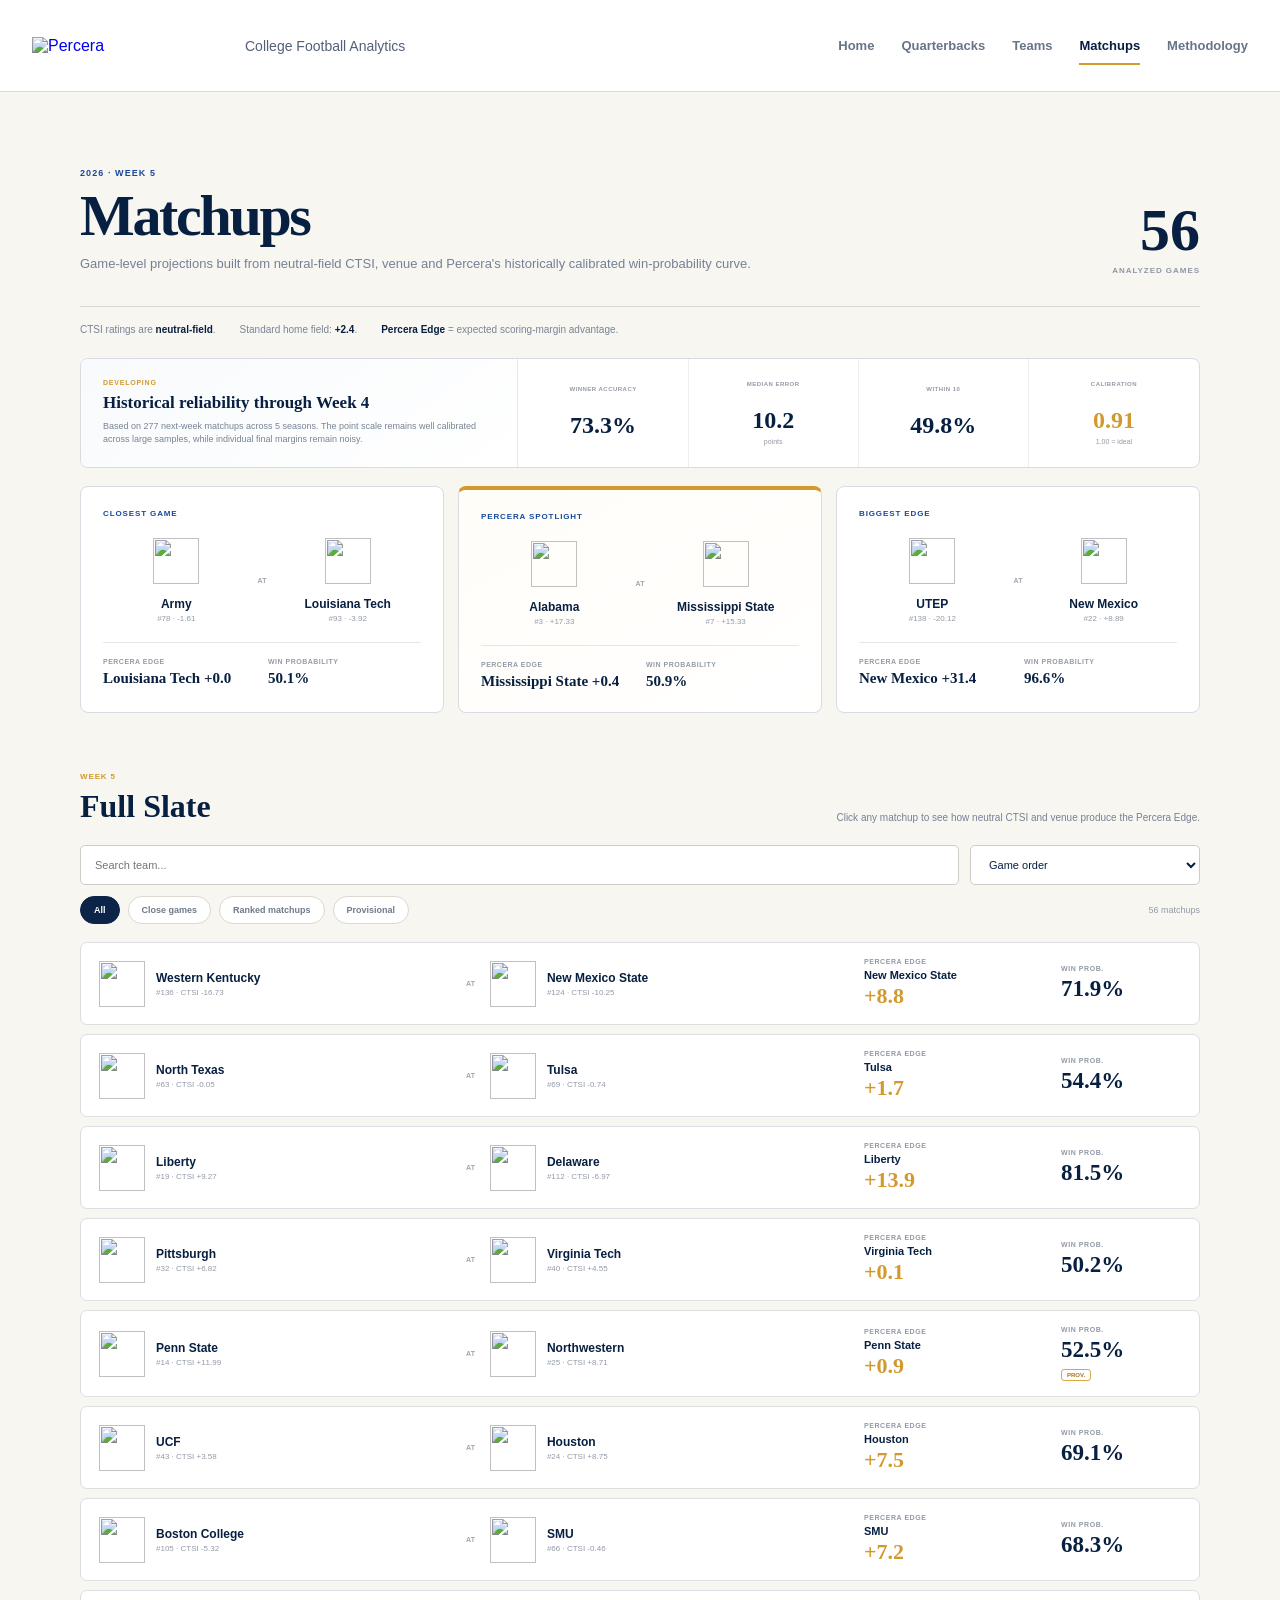
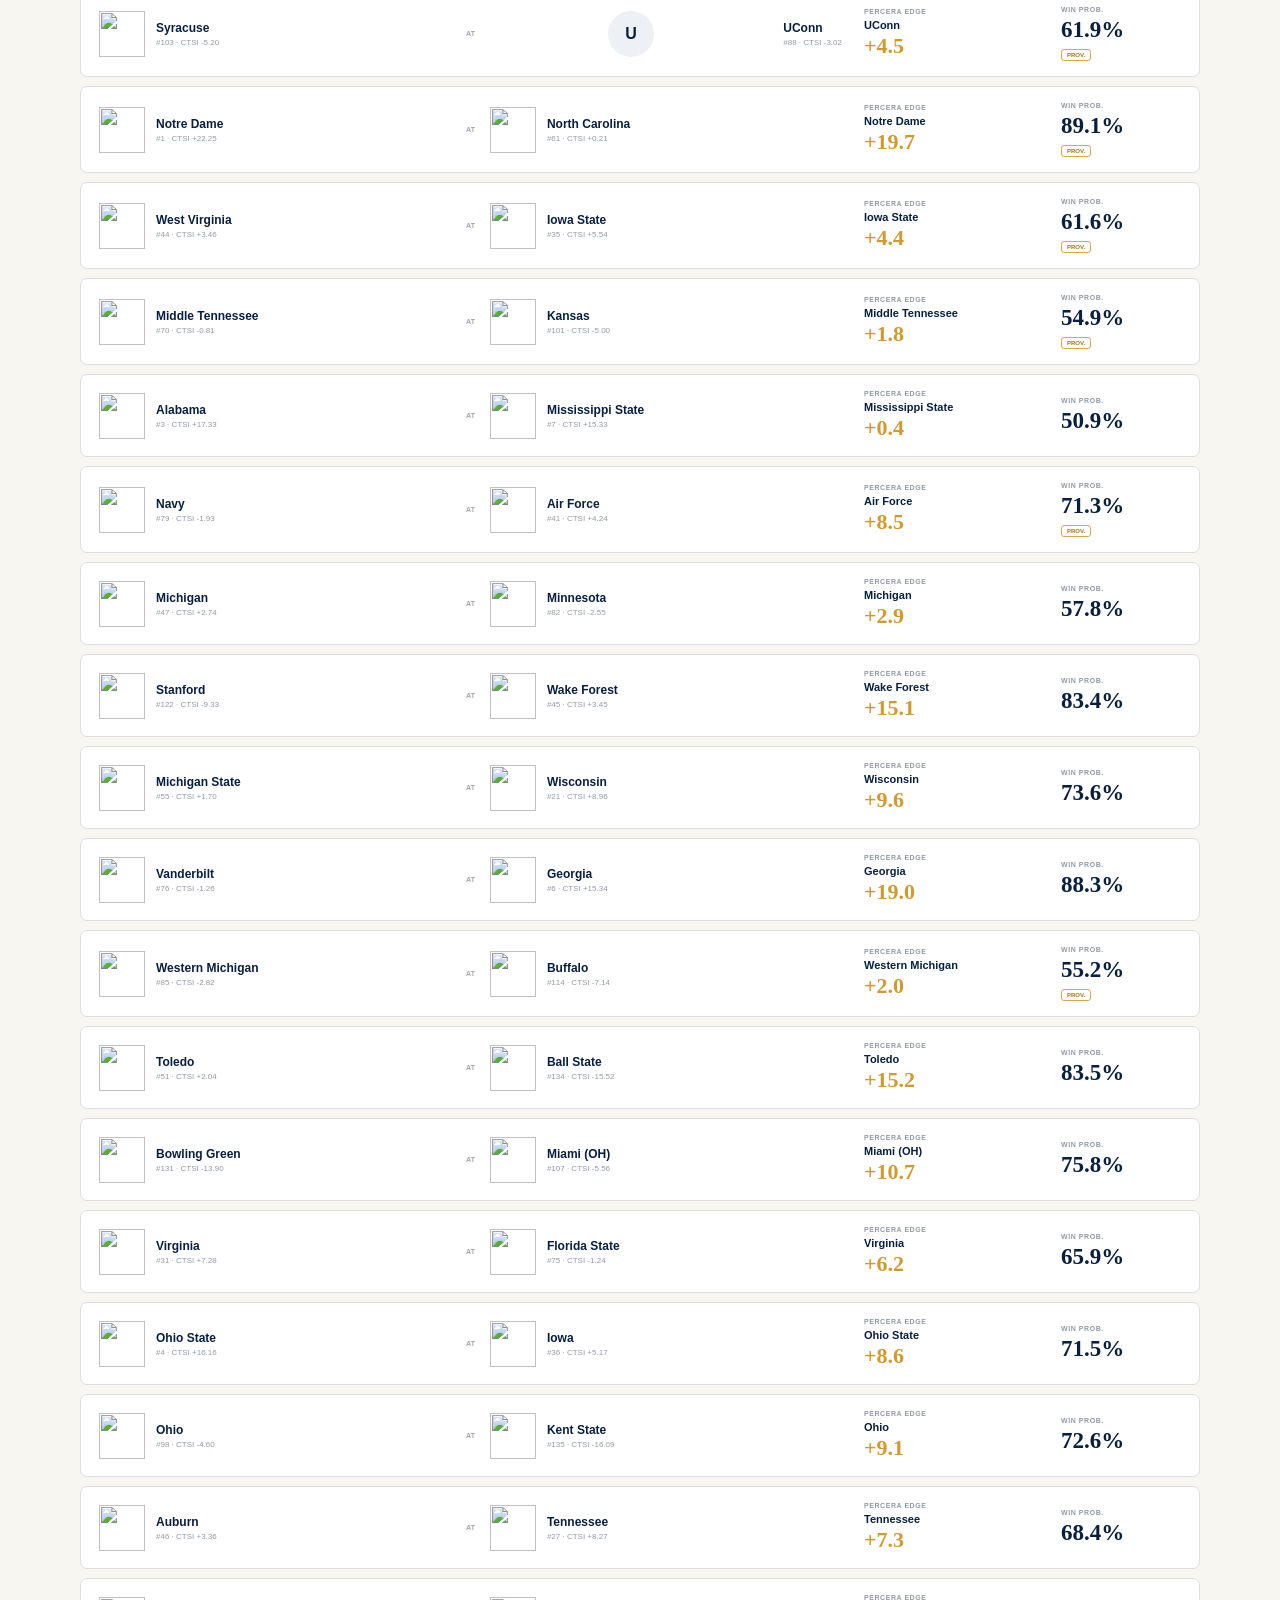
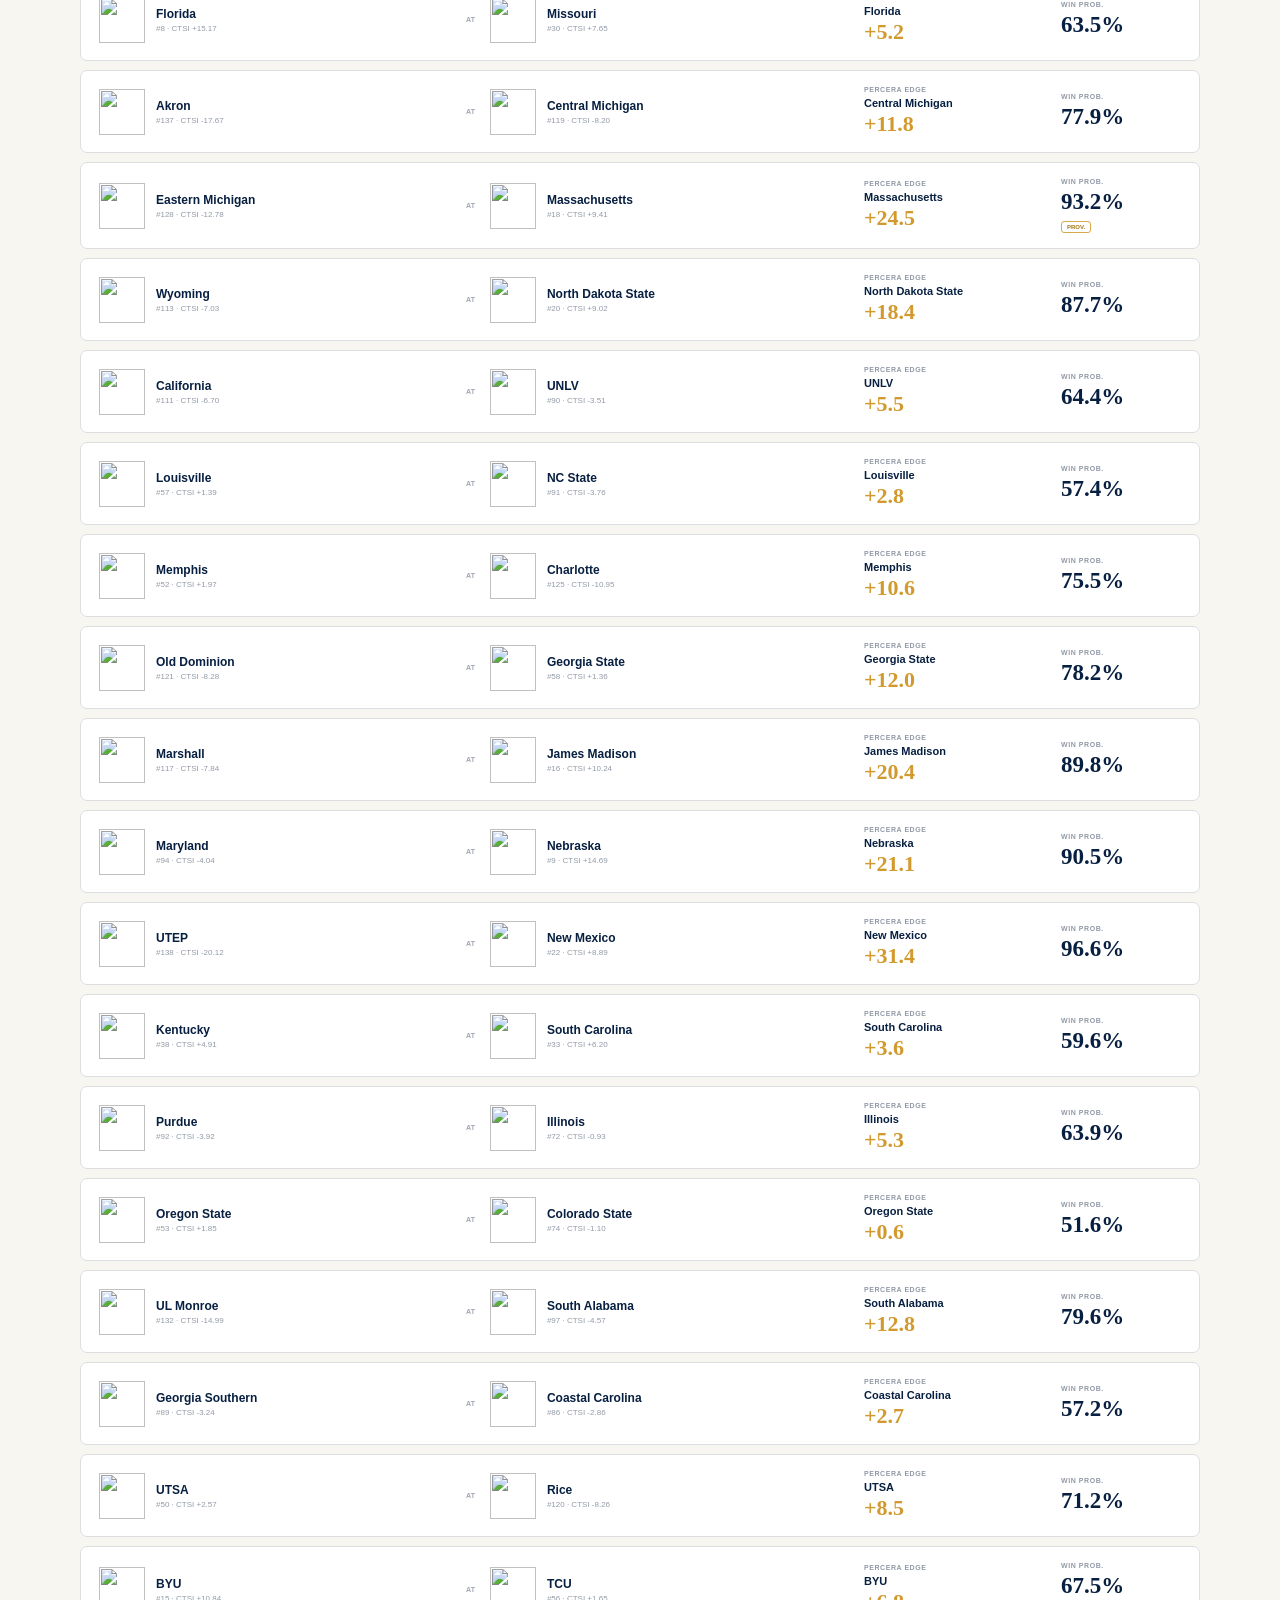
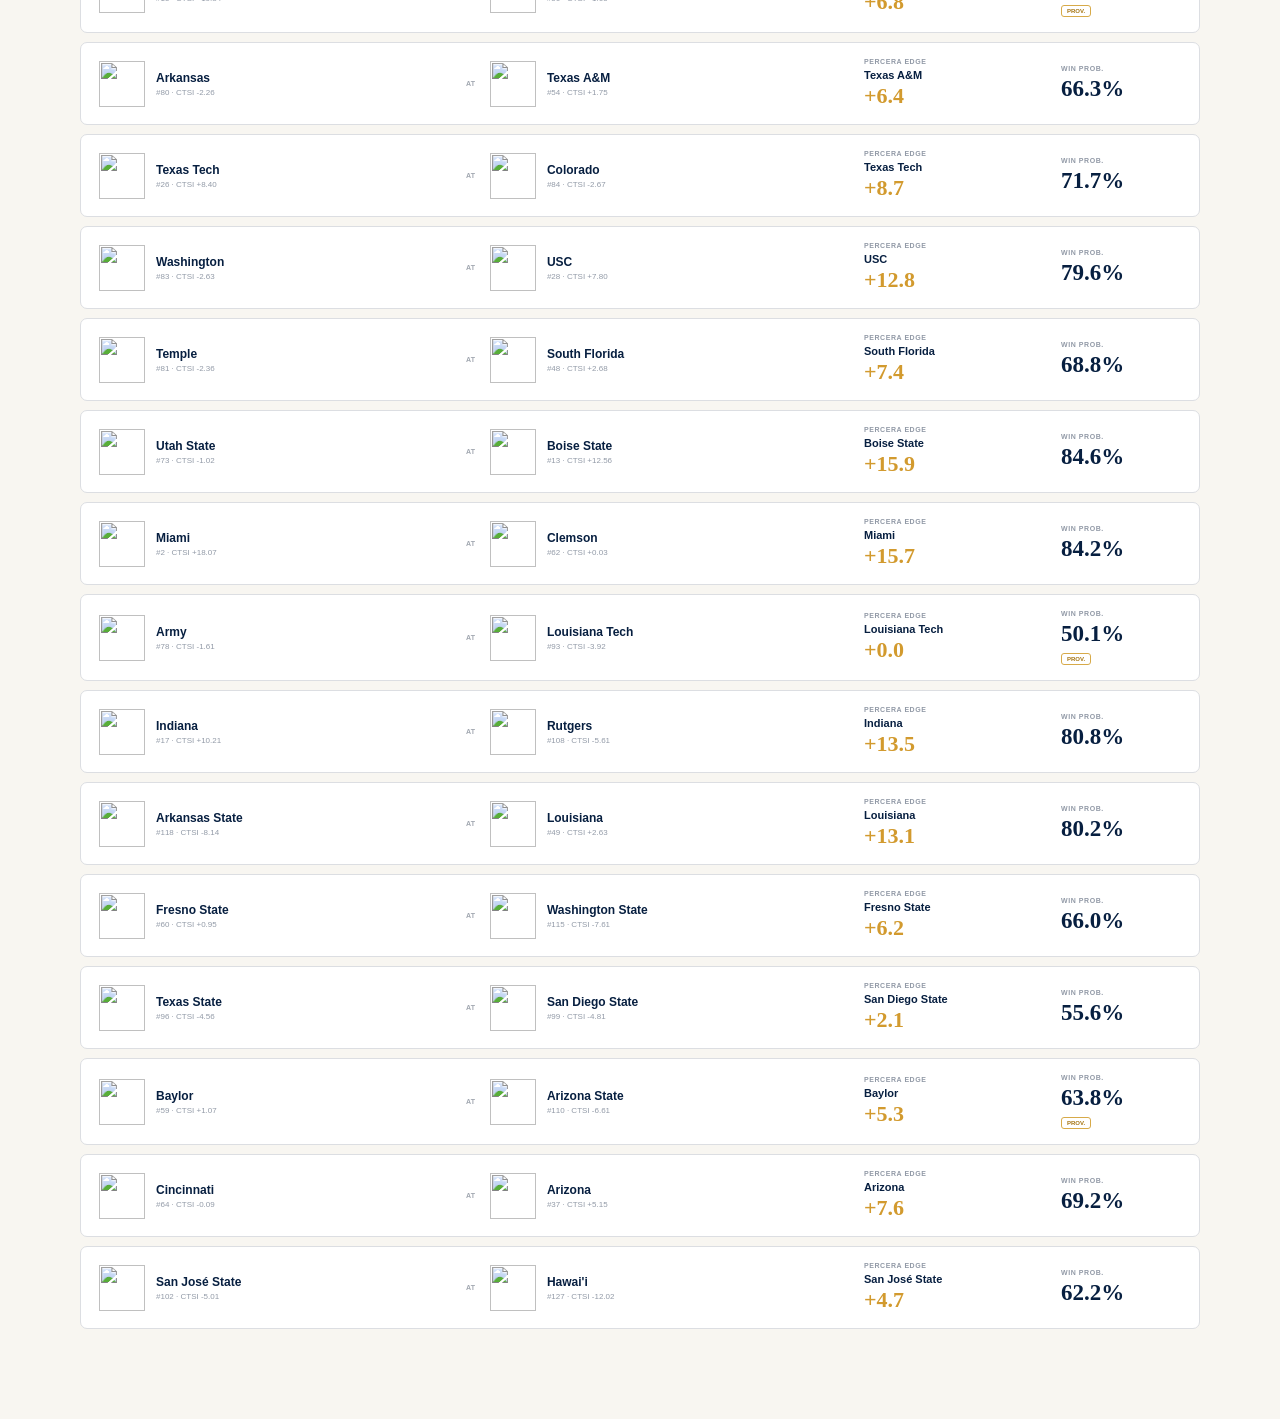
==== matchups.html @ a97733a7 "Email Sign Up" ====
<!doctype html>
<html lang="en">
<head>
<meta charset="utf-8">
<meta name="viewport" content="width=device-width, initial-scale=1">
<title>Percera — Matchups</title>

<style>
:root{
  --navy:#0b2447;--blue:#174a9c;--gold:#d29a2e;--paper:#f8f6f1;
  --white:#fff;--ink:#071f40;--muted:#748095;--border:#d9d7d1;
}
*{box-sizing:border-box}
html,body{margin:0;min-height:100%}
body{background:var(--paper);color:var(--ink);font-family:Arial,Helvetica,sans-serif}
button,input,select{font:inherit}
.site-header{height:92px;display:flex;align-items:center;background:#fff;border-bottom:1px solid #ddd9d0}
.header-inner{width:min(1240px,calc(100% - 64px));margin:0 auto;display:flex;align-items:center;justify-content:space-between}
.brand{display:flex;align-items:center;gap:28px;text-decoration:none;cursor:pointer}
.brand img{width:185px;height:auto;display:block}
.brand-subtitle{color:#536078;font-size:14px}
.nav{display:flex;align-items:center;gap:27px;color:#687487;font-size:13px;font-weight:700}
.nav button{position:relative;border:0;background:transparent;color:inherit;padding:0;cursor:pointer;font-weight:700}
.nav button:hover{color:var(--ink)}
.nav .active{color:var(--ink)}
.nav .active::after{content:"";position:absolute;left:0;right:0;bottom:-12px;height:2px;background:var(--gold)}
.shell{width:min(1120px,calc(100% - 48px));margin:0 auto;padding:70px 0 90px}
.eyebrow{color:var(--blue);font-size:9px;font-weight:900;letter-spacing:.12em}
.hero{display:flex;align-items:flex-end;justify-content:space-between;gap:50px;padding-bottom:31px;border-bottom:1px solid var(--border)}
.hero h1{margin:8px 0 10px;font-family:Georgia,"Times New Roman",serif;font-size:58px;line-height:.95;letter-spacing:-.04em}
.hero p{max-width:675px;margin:0;color:var(--muted);font-size:13px;line-height:1.65}
.hero-count{text-align:right}
.hero-count strong{display:block;font-family:Georgia,"Times New Roman",serif;font-size:60px;line-height:.9}
.hero-count span{display:block;margin-top:9px;color:#8e97a4;font-size:8px;font-weight:900;letter-spacing:.12em}
.model-strip{display:flex;flex-wrap:wrap;gap:8px 24px;padding:17px 0 23px;color:#788396;font-size:10px}
.model-strip strong{color:var(--ink)}
.reliability{display:grid;grid-template-columns:minmax(260px,1.8fr) repeat(4,minmax(105px,.7fr));overflow:hidden;margin-bottom:18px;border:1px solid #d8dce2;border-radius:8px;background:#fff}
.rel-intro{padding:20px 22px;border-right:1px solid #e5e7eb;background:linear-gradient(145deg,#f8fafc,#fff)}
.rel-intro small{display:block;margin-bottom:7px;color:var(--gold);font-size:7px;font-weight:900;letter-spacing:.11em}
.rel-intro strong{display:block;font-family:Georgia,"Times New Roman",serif;font-size:17px}
.rel-intro p{margin:7px 0 0;color:#778395;font-size:9px;line-height:1.55}
.rel-stat{display:flex;flex-direction:column;justify-content:center;align-items:center;padding:18px 8px;border-right:1px solid #eceef0;text-align:center}
.rel-stat:last-child{border-right:0}
.rel-stat span{min-height:19px;color:#929aa7;font-size:6px;font-weight:900;letter-spacing:.08em}
.rel-stat strong{margin-top:7px;font-family:Georgia,"Times New Roman",serif;font-size:24px}
.rel-stat small{margin-top:4px;color:#929aa7;font-size:7px}
.rel-stat.calibration strong{color:var(--gold)}
.feature-grid{display:grid;grid-template-columns:repeat(3,minmax(0,1fr));gap:14px;margin-bottom:52px}
.feature{padding:22px;border:1px solid #d8dce2;border-radius:8px;background:#fff}
.feature.spotlight{border-top:4px solid var(--gold);background:linear-gradient(150deg,#fffdf8,#fff)}
.feature-label{display:block;margin-bottom:20px;color:var(--blue);font-size:8px;font-weight:900;letter-spacing:.11em}
.feature-teams{display:grid;grid-template-columns:1fr auto 1fr;align-items:center;gap:8px}
.feature-team{text-align:center}
.logo{width:46px;height:46px;object-fit:contain}
.logo-fallback{width:46px;height:46px;margin:0 auto;display:grid;place-items:center;border-radius:50%;background:#edf0f4;font-weight:900}
.feature-team strong{display:block;margin-top:9px;font-size:12px}
.feature-team span{display:block;margin-top:3px;color:#929aa7;font-size:8px}
.at{color:#a0a6af;font-size:7px;font-weight:900}
.feature-result{display:grid;grid-template-columns:1fr 1fr;gap:12px;margin-top:19px;padding-top:15px;border-top:1px solid #e5e7eb}
.feature-result span{display:block;color:#949ca8;font-size:7px;font-weight:900;letter-spacing:.07em}
.feature-result strong{display:block;margin-top:5px;font-family:Georgia,"Times New Roman",serif;font-size:15px}
.slate-head{display:flex;align-items:flex-end;justify-content:space-between;gap:30px;margin-bottom:20px}
.slate-head small{color:var(--gold);font-size:8px;font-weight:900;letter-spacing:.11em}
.slate-head h2{margin:5px 0 0;font-family:Georgia,"Times New Roman",serif;font-size:32px}
.slate-head p{max-width:390px;margin:0;color:var(--muted);font-size:10px;line-height:1.5;text-align:right}
.controls{display:grid;grid-template-columns:1fr 230px;gap:11px}
.controls input,.controls select{width:100%;padding:12px 14px;border:1px solid #d0ccc5;border-radius:5px;background:#fff;color:var(--ink);font-size:11px}
.filter-row{display:flex;flex-wrap:wrap;align-items:center;gap:8px;margin:11px 0 18px}
.filter{padding:8px 13px;border:1px solid #ddd8d0;border-radius:999px;background:#fff;color:#6f7a8c;cursor:pointer;font-size:9px;font-weight:800}
.filter:hover{border-color:#b8bec8}
.filter.active{border-color:var(--navy);background:var(--navy);color:#fff}
.result-count{margin-left:auto;color:#919aa8;font-size:9px}
.game-list{display:grid;gap:9px}
.game{overflow:hidden;border:1px solid #dcdee2;border-radius:7px;background:#fff}
.game.expanded{border-color:#bec6d1;box-shadow:0 8px 24px rgba(11,31,59,.04)}
.game-main{width:100%;display:grid;grid-template-columns:minmax(0,1fr) 175px 120px;align-items:center;gap:22px;padding:15px 18px;border:0;background:transparent;color:inherit;cursor:pointer;text-align:left}
.game-main:hover{background:#fafbfc}
.game-teams{display:grid;grid-template-columns:1fr auto 1fr;align-items:center;gap:15px}
.game-team{display:flex;align-items:center;gap:11px}
.game-team strong{display:block;font-size:12px}
.game-team span{display:block;margin-top:3px;color:#929aa7;font-size:8px}
.edge span,.prob span{display:block;color:#929aa7;font-size:7px;font-weight:900;letter-spacing:.08em}
.edge strong{display:block;margin-top:4px;font-size:11px}
.edge em{display:block;margin-top:2px;color:var(--gold);font-family:Georgia,"Times New Roman",serif;font-size:22px;font-style:normal;font-weight:700}
.prob strong{display:block;margin-top:4px;font-family:Georgia,"Times New Roman",serif;font-size:23px}
.prov{display:inline-block;margin-top:4px;padding:2px 5px;border:1px solid #d7aa49;border-radius:3px;color:#a4730f;font-size:6px;font-weight:900}
.detail{display:none;padding:0 18px 18px}
.game.expanded .detail{display:block}
.detail-inner{padding:20px;border-top:1px solid #dee2e7;background:#f8f9fb}
.detail-head{display:flex;justify-content:space-between;align-items:center;gap:20px;margin-bottom:17px}
.detail-head small{color:var(--blue);font-size:7px;font-weight:900;letter-spacing:.1em}
.detail-head strong{display:block;margin-top:5px;font-family:Georgia,"Times New Roman",serif;font-size:20px}
.detail-prob{text-align:right}
.detail-prob strong{font-size:28px}
.equation{display:grid;grid-template-columns:1fr auto 1fr auto 1fr;align-items:center;gap:11px}
.equation-box{min-height:80px;padding:14px;border:1px solid #dde1e7;border-radius:5px;background:#fff}
.equation-box.final{border-color:#d5bd82;background:#fffdf8}
.equation-box span{display:block;margin-bottom:8px;color:#939ba7;font-size:7px;font-weight:900;letter-spacing:.08em}
.equation-box strong{font-size:11px}
.operator{color:#a0a7b1;font-size:18px}
.history{display:grid;grid-template-columns:1fr 1fr;gap:10px;margin-top:13px}
.history>div{padding:12px 14px;border:1px solid #dfe3e8;border-radius:5px;background:rgba(255,255,255,.7)}
.history span{display:block;margin-bottom:6px;color:#8993a2;font-size:6px;font-weight:900;letter-spacing:.09em}
.history p{margin:0;color:#6f7a8a;font-size:9px;line-height:1.55}
.history strong{color:var(--ink)}
.sample-warning{margin-top:12px;padding:10px 12px;border:1px solid #ead7a7;border-radius:5px;background:#fffaf0;color:#756742;font-size:9px;line-height:1.5}
.empty{padding:50px;border:1px solid #dddfe3;border-radius:7px;background:#fff;color:#7b8594;text-align:center;font-size:12px}
@media(max-width:900px){
  .reliability{grid-template-columns:1fr 1fr}.rel-intro{grid-column:1/-1;border-right:0;border-bottom:1px solid #e4e6e9}
  .feature-grid{grid-template-columns:1fr}.game-main{grid-template-columns:1fr 140px}.edge{grid-column:1}.prob{grid-column:2;grid-row:1/span 2}
  .equation{grid-template-columns:1fr}.operator{display:none}
}
@media(max-width:620px){
  .header-inner{width:calc(100% - 28px)}.brand-subtitle{display:none}.nav button:not(.active){display:none}
  .shell{width:calc(100% - 26px);padding-top:40px}.hero,.slate-head{flex-direction:column;align-items:flex-start}
  .hero-count{text-align:left}.slate-head p{text-align:left}.controls{grid-template-columns:1fr}.game-main{display:block}
  .game-teams{grid-template-columns:1fr}.edge,.prob{margin-top:14px}.history{grid-template-columns:1fr}
}
</style>
</head>

<body>
<header class="site-header">
  <div class="header-inner">
    <a class="brand" href="index.html" data-return="home" aria-label="Percera home">
      <img src="percera-wordmark-transparent.png" alt="Percera">
      <span class="brand-subtitle">College Football Analytics</span>
    </a>
    <nav class="nav">
      <button type="button" data-return="home">Home</button>
      <button type="button" data-return="rankings">Quarterbacks</button>
      <button type="button" data-return="teams">Teams</button>
      <button type="button" class="active">Matchups</button>
      <button type="button" data-return="methodology">Methodology</button>
    </nav>
  </div>
</header>

<main>
<div class="shell">
<section class="hero">
  <div>
    <span class="eyebrow">2026 · WEEK 5</span>
    <h1>Matchups</h1>
    <p>Game-level projections built from neutral-field CTSI, venue and Percera's historically calibrated win-probability curve.</p>
  </div>
  <div class="hero-count">
    <strong>56</strong>
    <span>ANALYZED GAMES</span>
  </div>
</section>

<div class="model-strip">
  <span>CTSI ratings are <strong>neutral-field</strong>.</span>
  <span>Standard home field: <strong>+2.4</strong>.</span>
  <span><strong>Percera Edge</strong> = expected scoring-margin advantage.</span>
</div>

<section class="reliability">
  <div class="rel-intro">
    <small>DEVELOPING</small>
    <strong>Historical reliability through Week 4</strong>
    <p>Based on 277 next-week matchups across 5 seasons. The point scale remains well calibrated across large samples, while individual final margins remain noisy.</p>
  </div>
  <div class="rel-stat"><span>WINNER ACCURACY</span><strong>73.3%</strong></div>
  <div class="rel-stat"><span>MEDIAN ERROR</span><strong>10.2</strong><small>points</small></div>
  <div class="rel-stat"><span>WITHIN 10</span><strong>49.8%</strong></div>
  <div class="rel-stat calibration"><span>CALIBRATION</span><strong>0.91</strong><small>1.00 = ideal</small></div>
</section>

<section id="feature-grid" class="feature-grid"></section>

<section>
  <div class="slate-head">
    <div>
      <small>WEEK 5</small>
      <h2>Full Slate</h2>
    </div>
    <p>Click any matchup to see how neutral CTSI and venue produce the Percera Edge.</p>
  </div>

  <div class="controls">
    <input id="search" type="search" placeholder="Search team...">
    <select id="sort">
      <option value="schedule">Game order</option>
      <option value="closest">Closest first</option>
      <option value="largest">Biggest edge first</option>
    </select>
  </div>

  <div id="filter-row" class="filter-row">
    <button type="button" class="filter active" data-filter="all">All</button>
    <button type="button" class="filter" data-filter="close">Close games</button>
    <button type="button" class="filter" data-filter="ranked">Ranked matchups</button>
    <button type="button" class="filter" data-filter="provisional">Provisional</button>
    <span id="result-count" class="result-count"></span>
  </div>

  <div id="game-list" class="game-list"></div>
</section>
</div>
</main>

<script>
const DATA = {"season": 2026, "week": 5, "throughWeek": 4, "homeFieldDisplay": 2.4, "games": [{"gameId": 401871049, "home": "New Mexico State", "away": "Western Kentucky", "homeLogo": "https://cdn.collegefootballdata.com/logos/500/166.png", "awayLogo": "https://cdn.collegefootballdata.com/logos/500/98.png", "homeRank": 124, "awayRank": 136, "homeRating": -10.24957773585466, "awayRating": -16.726315666573427, "neutral": false, "neutralGap": 6.476737930718768, "venue": 2.3509767051117696, "homeEdge": 8.827714635830537, "favorite": "New Mexico State", "edge": 8.827714635830537, "probability": 0.7194580407368669, "sample": "standard", "start": "2026-10-02T00:00:00.000Z", "spotlightScore": 19.91304347826087, "qualityPercentile": 6.521739130434783, "closenessPercentile": 40.0}, {"gameId": 401862786, "home": "Tulsa", "away": "North Texas", "homeLogo": "https://cdn.collegefootballdata.com/logos/500/202.png", "awayLogo": "https://cdn.collegefootballdata.com/logos/500/249.png", "homeRank": 69, "awayRank": 63, "homeRating": -0.7379690485506846, "awayRating": -0.05091029905302518, "neutral": false, "neutralGap": -0.6870587494976594, "venue": 2.3509767051117696, "homeEdge": 1.6639179556141102, "favorite": "Tulsa", "edge": 1.6639179556141102, "probability": 0.5442621410698664, "sample": "standard", "start": "2026-10-02T01:00:00.000Z", "spotlightScore": 68.10276679841897, "qualityPercentile": 52.89855072463769, "closenessPercentile": 90.9090909090909}, {"gameId": 401871050, "home": "Delaware", "away": "Liberty", "homeLogo": "https://cdn.collegefootballdata.com/logos/500/48.png", "awayLogo": "https://cdn.collegefootballdata.com/logos/500/2335.png", "homeRank": 112, "awayRank": 19, "homeRating": -6.972592972731687, "awayRating": 9.265307438225333, "neutral": false, "neutralGap": -16.23790041095702, "venue": 2.3509767051117696, "homeEdge": -13.886923705845252, "favorite": "Liberty", "edge": 13.886923705845252, "probability": 0.8148006987067697, "sample": "standard", "start": "2026-10-02T23:00:00.000Z", "spotlightScore": 39.95652173913043, "qualityPercentile": 53.26086956521739, "closenessPercentile": 19.999999999999996}, {"gameId": 401858245, "home": "Virginia Tech", "away": "Pittsburgh", "homeLogo": "https://cdn.collegefootballdata.com/logos/500/259.png", "awayLogo": "https://cdn.collegefootballdata.com/logos/500/221.png", "homeRank": 40, "awayRank": 32, "homeRating": 4.5462850218956925, "awayRating": 6.821136012630225, "neutral": false, "neutralGap": -2.2748509907345325, "venue": 2.3509767051117696, "homeEdge": 0.07612571437723714, "favorite": "Virginia Tech", "edge": 0.07612571437723714, "probability": 0.5020303356084227, "sample": "standard", "start": "2026-10-02T23:00:00.000Z", "spotlightScore": 84.05533596837944, "qualityPercentile": 74.63768115942028, "closenessPercentile": 98.18181818181819}, {"gameId": 401858476, "home": "Northwestern", "away": "Penn State", "homeLogo": "https://cdn.collegefootballdata.com/logos/500/77.png", "awayLogo": "https://cdn.collegefootballdata.com/logos/500/213.png", "homeRank": 25, "awayRank": 14, "homeRating": 8.714050232453193, "awayRating": 11.986854312152342, "neutral": false, "neutralGap": -3.2728040796991493, "venue": 2.3509767051117696, "homeEdge": -0.9218273745873797, "favorite": "Penn State", "edge": 0.9218273745873797, "probability": 0.5245662354401464, "sample": "limited", "start": "2026-10-03T00:00:00.000Z"}, {"gameId": 401856819, "home": "Houston", "away": "UCF", "homeLogo": "https://cdn.collegefootballdata.com/logos/500/248.png", "awayLogo": "https://cdn.collegefootballdata.com/logos/500/2116.png", "homeRank": 24, "awayRank": 43, "homeRating": 8.752367683336253, "awayRating": 3.576029725505684, "neutral": false, "neutralGap": 5.176337957830569, "venue": 2.3509767051117696, "homeEdge": 7.527314662942338, "favorite": "Houston", "edge": 7.527314662942338, "probability": 0.6906250708761463, "sample": "standard", "start": "2026-10-03T16:00:00.000Z", "spotlightScore": 66.23320158102767, "qualityPercentile": 76.44927536231884, "closenessPercentile": 50.90909090909091}, {"gameId": 401858246, "home": "SMU", "away": "Boston College", "homeLogo": "https://cdn.collegefootballdata.com/logos/500/2567.png", "awayLogo": "https://cdn.collegefootballdata.com/logos/500/103.png", "homeRank": 66, "awayRank": 105, "homeRating": -0.4596932498655287, "awayRating": -5.3199031239152035, "neutral": false, "neutralGap": 4.860209874049675, "venue": 2.3509767051117696, "homeEdge": 7.211186579161444, "favorite": "SMU", "edge": 7.211186579161444, "probability": 0.6833732174256145, "sample": "standard", "start": "2026-10-03T16:00:00.000Z", "spotlightScore": 45.80632411067194, "qualityPercentile": 38.768115942028984, "closenessPercentile": 56.363636363636374}, {"gameId": 401858252, "home": "UConn", "away": "Syracuse", "homeLogo": null, "awayLogo": "https://cdn.collegefootballdata.com/logos/500/183.png", "homeRank": 88, "awayRank": 103, "homeRating": -3.0167822252064083, "awayRating": -5.2008439378585845, "neutral": false, "neutralGap": 2.184061712652176, "venue": 2.3509767051117696, "homeEdge": 4.535038417763946, "favorite": "UConn", "edge": 4.535038417763946, "probability": 0.6186484494605985, "sample": "limited", "start": "2026-10-03T16:00:00.000Z"}, {"gameId": 401858250, "home": "North Carolina", "away": "Notre Dame", "homeLogo": "https://cdn.collegefootballdata.com/logos/500/153.png", "awayLogo": "https://cdn.collegefootballdata.com/logos/500/87.png", "homeRank": 61, "awayRank": 1, "homeRating": 0.21277018203397952, "awayRating": 22.25144868060527, "neutral": false, "neutralGap": -22.038678498571294, "venue": 2.3509767051117696, "homeEdge": -19.687701793459524, "favorite": "Notre Dame", "edge": 19.687701793459524, "probability": 0.8909382167805885, "sample": "limited", "start": "2026-10-03T16:00:00.000Z"}, {"gameId": 401856822, "home": "Iowa State", "away": "West Virginia", "homeLogo": "https://cdn.collegefootballdata.com/logos/500/66.png", "awayLogo": "https://cdn.collegefootballdata.com/logos/500/277.png", "homeRank": 35, "awayRank": 44, "homeRating": 5.538010243989439, "awayRating": 3.4610604173897506, "neutral": false, "neutralGap": 2.0769498265996886, "venue": 2.3509767051117696, "homeEdge": 4.427926531711458, "favorite": "Iowa State", "edge": 4.427926531711458, "probability": 0.6159489053498267, "sample": "limited", "start": "2026-10-03T16:00:00.000Z"}, {"gameId": 401856807, "home": "Kansas", "away": "Middle Tennessee", "homeLogo": "https://cdn.collegefootballdata.com/logos/500/2305.png", "awayLogo": "https://cdn.collegefootballdata.com/logos/500/2393.png", "homeRank": 101, "awayRank": 70, "homeRating": -5.0025160204929335, "awayRating": -0.8136621785677056, "neutral": false, "neutralGap": -4.188853841925228, "venue": 2.3509767051117696, "homeEdge": -1.8378771368134585, "favorite": "Middle Tennessee", "edge": 1.8378771368134585, "probability": 0.548861532372894, "sample": "limited", "start": "2026-10-03T16:00:00.000Z"}, {"gameId": 401856707, "home": "Mississippi State", "away": "Alabama", "homeLogo": "https://cdn.collegefootballdata.com/logos/500/344.png", "awayLogo": "https://cdn.collegefootballdata.com/logos/500/333.png", "homeRank": 7, "awayRank": 3, "homeRating": 15.331909411905212, "awayRating": 17.33088204680606, "neutral": false, "neutralGap": -1.9989726349008485, "venue": 2.3509767051117696, "homeEdge": 0.35200407021092106, "favorite": "Mississippi State", "edge": 0.35200407021092106, "probability": 0.5093871874115942, "sample": "standard", "start": "2026-10-03T16:00:00.000Z", "spotlightScore": 96.80632411067194, "qualityPercentile": 97.10144927536233, "closenessPercentile": 96.36363636363636}, {"gameId": 401862791, "home": "Air Force", "away": "Navy", "homeLogo": "https://cdn.collegefootballdata.com/logos/500/2005.png", "awayLogo": "https://cdn.collegefootballdata.com/logos/500/2426.png", "homeRank": 41, "awayRank": 79, "homeRating": 4.24307418699159, "awayRating": -1.9255068167547513, "neutral": false, "neutralGap": 6.1685810037463416, "venue": 2.3509767051117696, "homeEdge": 8.51955770885811, "favorite": "Air Force", "edge": 8.51955770885811, "probability": 0.7127749192840364, "sample": "limited", "start": "2026-10-03T16:00:00.000Z"}, {"gameId": 401858474, "home": "Minnesota", "away": "Michigan", "homeLogo": "https://cdn.collegefootballdata.com/logos/500/135.png", "awayLogo": "https://cdn.collegefootballdata.com/logos/500/130.png", "homeRank": 82, "awayRank": 47, "homeRating": -2.5503306485810486, "awayRating": 2.7414248527426093, "neutral": false, "neutralGap": -5.291755501323658, "venue": 2.3509767051117696, "homeEdge": -2.9407787962118888, "favorite": "Michigan", "edge": 2.9407787962118888, "probability": 0.5777963551032576, "sample": "standard", "start": "2026-10-03T16:00:00.000Z", "spotlightScore": 64.39130434782608, "qualityPercentile": 53.985507246376805, "closenessPercentile": 80.0}, {"gameId": 401858251, "home": "Wake Forest", "away": "Stanford", "homeLogo": "https://cdn.collegefootballdata.com/logos/500/154.png", "awayLogo": "https://cdn.collegefootballdata.com/logos/500/24.png", "homeRank": 45, "awayRank": 122, "homeRating": 3.4549446151667498, "awayRating": -9.329090345138018, "neutral": false, "neutralGap": 12.78403496030477, "venue": 2.3509767051117696, "homeEdge": 15.135011665416538, "favorite": "Wake Forest", "edge": 15.135011665416538, "probability": 0.8340576196622886, "sample": "standard", "start": "2026-10-03T16:00:00.000Z", "spotlightScore": 31.403162055335965, "qualityPercentile": 40.21739130434783, "closenessPercentile": 18.181818181818176}, {"gameId": 401858479, "home": "Wisconsin", "away": "Michigan State", "homeLogo": "https://cdn.collegefootballdata.com/logos/500/275.png", "awayLogo": "https://cdn.collegefootballdata.com/logos/500/127.png", "homeRank": 21, "awayRank": 55, "homeRating": 8.957264888243678, "awayRating": 1.700738781298119, "neutral": false, "neutralGap": 7.256526106945559, "venue": 2.3509767051117696, "homeEdge": 9.607502812057328, "favorite": "Wisconsin", "edge": 9.607502812057328, "probability": 0.7359387360361992, "sample": "standard", "start": "2026-10-03T16:30:00.000Z", "spotlightScore": 58.458498023715414, "qualityPercentile": 73.18840579710145, "closenessPercentile": 36.36363636363637}, {"gameId": 401856705, "home": "Georgia", "away": "Vanderbilt", "homeLogo": "https://cdn.collegefootballdata.com/logos/500/61.png", "awayLogo": "https://cdn.collegefootballdata.com/logos/500/238.png", "homeRank": 6, "awayRank": 76, "homeRating": 15.343479118039575, "awayRating": -1.2591503594702873, "neutral": false, "neutralGap": 16.60262947750986, "venue": 2.3509767051117696, "homeEdge": 18.95360618262163, "favorite": "Georgia", "edge": 18.95360618262163, "probability": 0.8830922359965226, "sample": "standard", "start": "2026-10-03T16:45:00.000Z", "spotlightScore": 46.245059288537554, "qualityPercentile": 71.01449275362319, "closenessPercentile": 9.090909090909093}, {"gameId": 401866432, "home": "Buffalo", "away": "Western Michigan", "homeLogo": "https://cdn.collegefootballdata.com/logos/500/2084.png", "awayLogo": "https://cdn.collegefootballdata.com/logos/500/2711.png", "homeRank": 114, "awayRank": 85, "homeRating": -7.141675828812572, "awayRating": -2.822290783715914, "neutral": false, "neutralGap": -4.3193850450966575, "venue": 2.3509767051117696, "homeEdge": -1.968408339984888, "favorite": "Western Michigan", "edge": 1.968408339984888, "probability": 0.55230727952516, "sample": "limited", "start": "2026-10-03T17:00:00.000Z"}, {"gameId": 401866431, "home": "Ball State", "away": "Toledo", "homeLogo": "https://cdn.collegefootballdata.com/logos/500/2050.png", "awayLogo": "https://cdn.collegefootballdata.com/logos/500/2649.png", "homeRank": 134, "awayRank": 51, "homeRating": -15.52303495143614, "awayRating": 2.0439940915666144, "neutral": false, "neutralGap": -17.567029043002755, "venue": 2.3509767051117696, "homeEdge": -15.216052337890986, "favorite": "Toledo", "edge": 15.216052337890986, "probability": 0.8352507833486436, "sample": "standard", "start": "2026-10-03T18:00:00.000Z", "spotlightScore": 26.762845849802375, "qualityPercentile": 33.69565217391304, "closenessPercentile": 16.36363636363637}, {"gameId": 401866477, "home": "Miami (OH)", "away": "Bowling Green", "homeLogo": "https://cdn.collegefootballdata.com/logos/500/193.png", "awayLogo": "https://cdn.collegefootballdata.com/logos/500/189.png", "homeRank": 107, "awayRank": 131, "homeRating": -5.561851530696634, "awayRating": -13.902736034516376, "neutral": false, "neutralGap": 8.340884503819742, "venue": 2.3509767051117696, "homeEdge": 10.691861208931511, "favorite": "Miami (OH)", "edge": 10.691861208931511, "probability": 0.7577988327174409, "sample": "standard", "start": "2026-10-03T19:30:00.000Z", "spotlightScore": 21.786561264822133, "qualityPercentile": 14.492753623188406, "closenessPercentile": 32.72727272727273}, {"gameId": 401858253, "home": "Florida State", "away": "Virginia", "homeLogo": "https://cdn.collegefootballdata.com/logos/500/52.png", "awayLogo": "https://cdn.collegefootballdata.com/logos/500/258.png", "homeRank": 75, "awayRank": 31, "homeRating": -1.2415498195652968, "awayRating": 7.281039110980941, "neutral": false, "neutralGap": -8.522588930546238, "venue": 2.3509767051117696, "homeEdge": -6.171612225434469, "favorite": "Virginia", "edge": 6.171612225434469, "probability": 0.6589034813016882, "sample": "standard", "start": "2026-10-03T19:30:00.000Z", "spotlightScore": 62.84584980237154, "qualityPercentile": 62.31884057971014, "closenessPercentile": 63.63636363636363}, {"gameId": 401858473, "home": "Iowa", "away": "Ohio State", "homeLogo": "https://cdn.collegefootballdata.com/logos/500/2294.png", "awayLogo": "https://cdn.collegefootballdata.com/logos/500/194.png", "homeRank": 36, "awayRank": 4, "homeRating": 5.1732545057612676, "awayRating": 16.160491304986298, "neutral": false, "neutralGap": -10.98723679922503, "venue": 2.3509767051117696, "homeEdge": -8.636260094113261, "favorite": "Ohio State", "edge": 8.636260094113261, "probability": 0.7153170551963299, "sample": "standard", "start": "2026-10-03T19:30:00.000Z", "spotlightScore": 69.19367588932806, "qualityPercentile": 86.231884057971, "closenessPercentile": 43.63636363636364}, {"gameId": 401866434, "home": "Kent State", "away": "Ohio", "homeLogo": "https://cdn.collegefootballdata.com/logos/500/2309.png", "awayLogo": "https://cdn.collegefootballdata.com/logos/500/195.png", "homeRank": 135, "awayRank": 98, "homeRating": -16.08637698981477, "awayRating": -4.597272016444284, "neutral": false, "neutralGap": -11.489104973370486, "venue": 2.3509767051117696, "homeEdge": -9.138128268258717, "favorite": "Ohio", "edge": 9.138128268258717, "probability": 0.7260933114205261, "sample": "standard", "start": "2026-10-03T19:30:00.000Z", "spotlightScore": 25.05533596837945, "qualityPercentile": 16.304347826086957, "closenessPercentile": 38.18181818181819}, {"gameId": 401856710, "home": "Tennessee", "away": "Auburn", "homeLogo": "https://cdn.collegefootballdata.com/logos/500/2633.png", "awayLogo": "https://cdn.collegefootballdata.com/logos/500/2.png", "homeRank": 27, "awayRank": 46, "homeRating": 8.266148544080469, "awayRating": 3.362961946340484, "neutral": false, "neutralGap": 4.903186597739985, "venue": 2.3509767051117696, "homeEdge": 7.2541633028517545, "favorite": "Tennessee", "edge": 7.2541633028517545, "probability": 0.6843644418480127, "sample": "standard", "start": "2026-10-03T19:30:00.000Z", "spotlightScore": 66.38339920948617, "qualityPercentile": 74.27536231884059, "closenessPercentile": 54.54545454545454}, {"gameId": 401856708, "home": "Missouri", "away": "Florida", "homeLogo": "https://cdn.collegefootballdata.com/logos/500/142.png", "awayLogo": "https://cdn.collegefootballdata.com/logos/500/57.png", "homeRank": 30, "awayRank": 8, "homeRating": 7.650802683781128, "awayRating": 15.173658032217435, "neutral": false, "neutralGap": -7.522855348436307, "venue": 2.3509767051117696, "homeEdge": -5.171878643324538, "favorite": "Florida", "edge": 5.171878643324538, "probability": 0.6345429268588662, "sample": "standard", "start": "2026-10-03T19:30:00.000Z", "spotlightScore": 80.53754940711462, "qualityPercentile": 86.95652173913044, "closenessPercentile": 70.9090909090909}, {"gameId": 401866430, "home": "Central Michigan", "away": "Akron", "homeLogo": "https://cdn.collegefootballdata.com/logos/500/2117.png", "awayLogo": "https://cdn.collegefootballdata.com/logos/500/2006.png", "homeRank": 119, "awayRank": 137, "homeRating": -8.199497107905769, "awayRating": -17.669256521462692, "neutral": false, "neutralGap": 9.469759413556924, "venue": 2.3509767051117696, "homeEdge": 11.820736118668693, "favorite": "Central Michigan", "edge": 11.820736118668693, "probability": 0.7792123239241528, "sample": "standard", "start": "2026-10-03T19:30:00.000Z", "spotlightScore": 17.14624505928854, "qualityPercentile": 7.971014492753623, "closenessPercentile": 30.909090909090907}, {"gameId": 401866433, "home": "Massachusetts", "away": "Eastern Michigan", "homeLogo": "https://cdn.collegefootballdata.com/logos/500/113.png", "awayLogo": "https://cdn.collegefootballdata.com/logos/500/2199.png", "homeRank": 18, "awayRank": 128, "homeRating": 9.408488284387198, "awayRating": -12.784591351356607, "neutral": false, "neutralGap": 22.193079635743807, "venue": 2.3509767051117696, "homeEdge": 24.544056340855576, "favorite": "Massachusetts", "edge": 24.544056340855576, "probability": 0.9320399293962798, "sample": "limited", "start": "2026-10-03T19:30:00.000Z"}, {"gameId": 401864515, "home": "North Dakota State", "away": "Wyoming", "homeLogo": "https://cdn.collegefootballdata.com/logos/500/2449.png", "awayLogo": "https://cdn.collegefootballdata.com/logos/500/2751.png", "homeRank": 20, "awayRank": 113, "homeRating": 9.018389426881793, "awayRating": -7.031496952619075, "neutral": false, "neutralGap": 16.04988637950087, "venue": 2.3509767051117696, "homeEdge": 18.400863084612638, "favorite": "North Dakota State", "edge": 18.400863084612638, "probability": 0.8768654163981199, "sample": "standard", "start": "2026-10-03T19:30:00.000Z", "spotlightScore": 35.88537549407115, "qualityPercentile": 52.53623188405797, "closenessPercentile": 10.909090909090914}, {"gameId": 401858247, "home": "UNLV", "away": "California", "homeLogo": "https://cdn.collegefootballdata.com/logos/500/2439.png", "awayLogo": "https://cdn.collegefootballdata.com/logos/500/25.png", "homeRank": 90, "awayRank": 111, "homeRating": -3.5080067730989724, "awayRating": -6.698653446720784, "neutral": false, "neutralGap": 3.1906466736218118, "venue": 2.3509767051117696, "homeEdge": 5.541623378733581, "favorite": "UNLV", "edge": 5.541623378733581, "probability": 0.643640874300291, "sample": "standard", "start": "2026-10-03T19:30:00.000Z", "spotlightScore": 42.92094861660079, "qualityPercentile": 27.89855072463768, "closenessPercentile": 65.45454545454545}, {"gameId": 401858248, "home": "NC State", "away": "Louisville", "homeLogo": "https://cdn.collegefootballdata.com/logos/500/152.png", "awayLogo": "https://cdn.collegefootballdata.com/logos/500/97.png", "homeRank": 91, "awayRank": 57, "homeRating": -3.7621778718509287, "awayRating": 1.3909708181162288, "neutral": false, "neutralGap": -5.153148689967157, "venue": 2.3509767051117696, "homeEdge": -2.8021719848553874, "favorite": "Louisville", "edge": 2.8021719848553874, "probability": 0.574184983758049, "sample": "standard", "start": "2026-10-03T19:30:00.000Z", "spotlightScore": 60.98814229249011, "qualityPercentile": 47.10144927536231, "closenessPercentile": 81.81818181818181}, {"gameId": 401862787, "home": "Charlotte", "away": "Memphis", "homeLogo": "https://cdn.collegefootballdata.com/logos/500/2429.png", "awayLogo": "https://cdn.collegefootballdata.com/logos/500/235.png", "homeRank": 125, "awayRank": 52, "homeRating": -10.948084689830424, "awayRating": 1.9698335749436446, "neutral": false, "neutralGap": -12.917918264774068, "venue": 2.3509767051117696, "homeEdge": -10.566941559662299, "favorite": "Memphis", "edge": 10.566941559662299, "probability": 0.7553444179388448, "sample": "standard", "start": "2026-10-03T19:30:00.000Z", "spotlightScore": 35.77470355731225, "qualityPercentile": 36.594202898550726, "closenessPercentile": 34.54545454545455}, {"gameId": 401869956, "home": "Georgia State", "away": "Old Dominion", "homeLogo": "https://cdn.collegefootballdata.com/logos/500/2247.png", "awayLogo": "https://cdn.collegefootballdata.com/logos/500/295.png", "homeRank": 58, "awayRank": 121, "homeRating": 1.364700893213315, "awayRating": -8.281388758607253, "neutral": false, "neutralGap": 9.646089651820567, "venue": 2.3509767051117696, "homeEdge": 11.997066356932336, "favorite": "Georgia State", "edge": 11.997066356932336, "probability": 0.7824316753917645, "sample": "standard", "start": "2026-10-03T19:30:00.000Z", "spotlightScore": 33.15810276679842, "qualityPercentile": 35.869565217391305, "closenessPercentile": 29.09090909090909}, {"gameId": 401869962, "home": "James Madison", "away": "Marshall", "homeLogo": "https://cdn.collegefootballdata.com/logos/500/256.png", "awayLogo": "https://cdn.collegefootballdata.com/logos/500/276.png", "homeRank": 16, "awayRank": 117, "homeRating": 10.240098458077775, "awayRating": -7.837673185844465, "neutral": false, "neutralGap": 18.07777164392224, "venue": 2.3509767051117696, "homeEdge": 20.42874834903401, "favorite": "James Madison", "edge": 20.42874834903401, "probability": 0.8983859790913137, "sample": "standard", "start": "2026-10-03T19:45:00.000Z", "spotlightScore": 33.70355731225296, "qualityPercentile": 52.53623188405797, "closenessPercentile": 5.454545454545457}, {"gameId": 401858475, "home": "Nebraska", "away": "Maryland", "homeLogo": "https://cdn.collegefootballdata.com/logos/500/158.png", "awayLogo": "https://cdn.collegefootballdata.com/logos/500/120.png", "homeRank": 9, "awayRank": 94, "homeRating": 14.692121074958711, "awayRating": -4.03979123791249, "neutral": false, "neutralGap": 18.731912312871202, "venue": 2.3509767051117696, "homeEdge": 21.08288901798297, "favorite": "Nebraska", "edge": 21.08288901798297, "probability": 0.9045818981767136, "sample": "standard", "start": "2026-10-03T20:00:00.000Z", "spotlightScore": 39.49802371541502, "qualityPercentile": 63.40579710144928, "closenessPercentile": 3.6363636363636376}, {"gameId": 401864514, "home": "New Mexico", "away": "UTEP", "homeLogo": "https://cdn.collegefootballdata.com/logos/500/167.png", "awayLogo": "https://cdn.collegefootballdata.com/logos/500/2638.png", "homeRank": 22, "awayRank": 138, "homeRating": 8.893608653982893, "awayRating": -20.11995666777587, "neutral": false, "neutralGap": 29.01356532175876, "venue": 2.3509767051117696, "homeEdge": 31.36454202687053, "favorite": "New Mexico", "edge": 31.36454202687053, "probability": 0.9659766050741736, "sample": "standard", "start": "2026-10-03T20:00:00.000Z"}, {"gameId": 401856709, "home": "South Carolina", "away": "Kentucky", "homeLogo": "https://cdn.collegefootballdata.com/logos/500/2579.png", "awayLogo": "https://cdn.collegefootballdata.com/logos/500/96.png", "homeRank": 33, "awayRank": 38, "homeRating": 6.197068814107827, "awayRating": 4.906372303804955, "neutral": false, "neutralGap": 1.2906965103028725, "venue": 2.3509767051117696, "homeEdge": 3.641673215414642, "favorite": "South Carolina", "edge": 3.641673215414642, "probability": 0.5959234434867893, "sample": "standard", "start": "2026-10-03T20:15:00.000Z", "spotlightScore": 76.27272727272728, "qualityPercentile": 75.0, "closenessPercentile": 78.18181818181819}, {"gameId": 401858472, "home": "Illinois", "away": "Purdue", "homeLogo": "https://cdn.collegefootballdata.com/logos/500/356.png", "awayLogo": "https://cdn.collegefootballdata.com/logos/500/2509.png", "homeRank": 72, "awayRank": 92, "homeRating": -0.9250386895119967, "awayRating": -3.920000622299362, "neutral": false, "neutralGap": 2.9949619327873656, "venue": 2.3509767051117696, "homeEdge": 5.345938637899135, "favorite": "Illinois", "edge": 5.345938637899135, "probability": 0.6388382816851166, "sample": "standard", "start": "2026-10-03T20:15:00.000Z", "spotlightScore": 51.69169960474308, "qualityPercentile": 41.30434782608695, "closenessPercentile": 67.27272727272727}, {"gameId": 401860899, "home": "Colorado State", "away": "Oregon State", "homeLogo": "https://cdn.collegefootballdata.com/logos/500/36.png", "awayLogo": "https://cdn.collegefootballdata.com/logos/500/204.png", "homeRank": 74, "awayRank": 53, "homeRating": -1.0995456608036023, "awayRating": 1.8462598155916279, "neutral": false, "neutralGap": -2.94580547639523, "venue": 2.3509767051117696, "homeEdge": -0.5948287712834603, "favorite": "Oregon State", "edge": 0.5948287712834603, "probability": 0.5158593395073301, "sample": "standard", "start": "2026-10-03T22:00:00.000Z", "spotlightScore": 70.64426877470356, "qualityPercentile": 54.710144927536234, "closenessPercentile": 94.54545454545455}, {"gameId": 401871089, "home": "South Alabama", "away": "UL Monroe", "homeLogo": "https://cdn.collegefootballdata.com/logos/500/6.png", "awayLogo": "https://cdn.collegefootballdata.com/logos/500/2433.png", "homeRank": 97, "awayRank": 132, "homeRating": -4.567037735301919, "awayRating": -14.993913966459557, "neutral": false, "neutralGap": 10.426876231157639, "venue": 2.3509767051117696, "homeEdge": 12.777852936269408, "favorite": "South Alabama", "edge": 12.777852936269408, "probability": 0.7962778313806987, "sample": "standard", "start": "2026-10-03T23:00:00.000Z", "spotlightScore": 21.56126482213439, "qualityPercentile": 17.7536231884058, "closenessPercentile": 27.27272727272727}, {"gameId": 401869942, "home": "Coastal Carolina", "away": "Georgia Southern", "homeLogo": "https://cdn.collegefootballdata.com/logos/500/324.png", "awayLogo": "https://cdn.collegefootballdata.com/logos/500/290.png", "homeRank": 86, "awayRank": 89, "homeRating": -2.8595663956807655, "awayRating": -3.243862152654411, "neutral": false, "neutralGap": 0.3842957569736454, "venue": 2.3509767051117696, "homeEdge": 2.735272462085415, "favorite": "Coastal Carolina", "edge": 2.735272462085415, "probability": 0.5724390699007004, "sample": "standard", "start": "2026-10-03T23:00:00.000Z", "spotlightScore": 55.845849802371546, "qualityPercentile": 37.31884057971014, "closenessPercentile": 83.63636363636364}, {"gameId": 401862788, "home": "Rice", "away": "UTSA", "homeLogo": "https://cdn.collegefootballdata.com/logos/500/242.png", "awayLogo": "https://cdn.collegefootballdata.com/logos/500/2636.png", "homeRank": 120, "awayRank": 50, "homeRating": -8.260744976786759, "awayRating": 2.5693621866103666, "neutral": false, "neutralGap": -10.830107163397125, "venue": 2.3509767051117696, "homeEdge": -8.479130458285356, "favorite": "UTSA", "edge": 8.479130458285356, "probability": 0.7118911358449016, "sample": "standard", "start": "2026-10-03T23:00:00.000Z", "spotlightScore": 42.387351778656125, "qualityPercentile": 39.130434782608695, "closenessPercentile": 47.27272727272728}, {"gameId": 401856818, "home": "TCU", "away": "BYU", "homeLogo": "https://cdn.collegefootballdata.com/logos/500/2628.png", "awayLogo": "https://cdn.collegefootballdata.com/logos/500/252.png", "homeRank": 56, "awayRank": 15, "homeRating": 1.6461832794339561, "awayRating": 10.835340446935728, "neutral": false, "neutralGap": -9.189157167501772, "venue": 2.3509767051117696, "homeEdge": -6.838180462390003, "favorite": "BYU", "edge": 6.838180462390003, "probability": 0.6747007361613377, "sample": "limited", "start": "2026-10-03T23:00:00.000Z"}, {"gameId": 401856711, "home": "Texas A&M", "away": "Arkansas", "homeLogo": "https://cdn.collegefootballdata.com/logos/500/245.png", "awayLogo": "https://cdn.collegefootballdata.com/logos/500/8.png", "homeRank": 54, "awayRank": 80, "homeRating": 1.7455324434665778, "awayRating": -2.2572602033094946, "neutral": false, "neutralGap": 4.002792646776072, "venue": 2.3509767051117696, "homeEdge": 6.353769351887841, "favorite": "Texas A&M", "edge": 6.353769351887841, "probability": 0.6632575113380913, "sample": "standard", "start": "2026-10-03T23:00:00.000Z", "spotlightScore": 55.30434782608695, "qualityPercentile": 52.17391304347826, "closenessPercentile": 60.0}, {"gameId": 401856821, "home": "Colorado", "away": "Texas Tech", "homeLogo": "https://cdn.collegefootballdata.com/logos/500/38.png", "awayLogo": "https://cdn.collegefootballdata.com/logos/500/2641.png", "homeRank": 84, "awayRank": 26, "homeRating": -2.6743914304798277, "awayRating": 8.402000260881636, "neutral": false, "neutralGap": -11.076391691361463, "venue": 2.3509767051117696, "homeEdge": -8.725414986249694, "favorite": "Texas Tech", "edge": 8.725414986249694, "probability": 0.7172499679852948, "sample": "standard", "start": "2026-10-03T23:30:00.000Z", "spotlightScore": 53.2490118577075, "qualityPercentile": 60.8695652173913, "closenessPercentile": 41.81818181818182}, {"gameId": 401858478, "home": "USC", "away": "Washington", "homeLogo": "https://cdn.collegefootballdata.com/logos/500/30.png", "awayLogo": "https://cdn.collegefootballdata.com/logos/500/264.png", "homeRank": 28, "awayRank": 83, "homeRating": 7.7990159276341355, "awayRating": -2.6302377045156398, "neutral": false, "neutralGap": 10.429253632149775, "venue": 2.3509767051117696, "homeEdge": 12.780230337261544, "favorite": "USC", "edge": 12.780230337261544, "probability": 0.7963189720684616, "sample": "standard", "start": "2026-10-03T23:30:00.000Z", "spotlightScore": 46.48616600790513, "qualityPercentile": 60.507246376811594, "closenessPercentile": 25.454545454545453}, {"gameId": 401862792, "home": "South Florida", "away": "Temple", "homeLogo": "https://cdn.collegefootballdata.com/logos/500/58.png", "awayLogo": "https://cdn.collegefootballdata.com/logos/500/218.png", "homeRank": 48, "awayRank": 81, "homeRating": 2.680943673814375, "awayRating": -2.3595705644913334, "neutral": false, "neutralGap": 5.040514238305708, "venue": 2.3509767051117696, "homeEdge": 7.3914909434174785, "favorite": "South Florida", "edge": 7.3914909434174785, "probability": 0.6875205430904487, "sample": "standard", "start": "2026-10-03T23:30:00.000Z", "spotlightScore": 53.48221343873518, "qualityPercentile": 53.98550724637681, "closenessPercentile": 52.727272727272734}, {"gameId": 401860898, "home": "Boise State", "away": "Utah State", "homeLogo": "https://cdn.collegefootballdata.com/logos/500/68.png", "awayLogo": "https://cdn.collegefootballdata.com/logos/500/328.png", "homeRank": 13, "awayRank": 73, "homeRating": 12.564959507615956, "awayRating": -1.0180591773458252, "neutral": false, "neutralGap": 13.583018684961782, "venue": 2.3509767051117696, "homeEdge": 15.933995390073552, "favorite": "Boise State", "edge": 15.933995390073552, "probability": 0.8455217464582199, "sample": "standard", "start": "2026-10-03T23:30:00.000Z", "spotlightScore": 46.830039525691696, "qualityPercentile": 69.56521739130434, "closenessPercentile": 12.727272727272732}, {"gameId": 401858249, "home": "Clemson", "away": "Miami", "homeLogo": "https://cdn.collegefootballdata.com/logos/500/228.png", "awayLogo": "https://cdn.collegefootballdata.com/logos/500/2390.png", "homeRank": 62, "awayRank": 2, "homeRating": 0.02669831775820503, "awayRating": 18.074272892403627, "neutral": false, "neutralGap": -18.047574574645424, "venue": 2.3509767051117696, "homeEdge": -15.696597869533655, "favorite": "Miami", "edge": 15.696597869533655, "probability": 0.8421847104308735, "sample": "standard", "start": "2026-10-03T23:30:00.000Z", "spotlightScore": 52.3399209486166, "qualityPercentile": 77.53623188405797, "closenessPercentile": 14.54545454545455}, {"gameId": 401869842, "home": "Louisiana Tech", "away": "Army", "homeLogo": "https://cdn.collegefootballdata.com/logos/500/2348.png", "awayLogo": "https://cdn.collegefootballdata.com/logos/500/349.png", "homeRank": 93, "awayRank": 78, "homeRating": -3.9219791857018036, "awayRating": -1.610665191177925, "neutral": false, "neutralGap": -2.3113139945238785, "venue": 2.3509767051117696, "homeEdge": 0.03966271058789106, "favorite": "Louisiana Tech", "edge": 0.03966271058789106, "probability": 0.5010578414502541, "sample": "limited", "start": "2026-10-03T23:30:00.000Z"}, {"gameId": 401858477, "home": "Rutgers", "away": "Indiana", "homeLogo": "https://cdn.collegefootballdata.com/logos/500/164.png", "awayLogo": "https://cdn.collegefootballdata.com/logos/500/84.png", "homeRank": 108, "awayRank": 17, "homeRating": -5.614325441464413, "awayRating": 10.210365519012436, "neutral": false, "neutralGap": -15.824690960476849, "venue": 2.3509767051117696, "homeEdge": -13.47371425536508, "favorite": "Indiana", "edge": 13.47371425536508, "probability": 0.808056077866556, "sample": "standard", "start": "2026-10-04T00:00:00.000Z", "spotlightScore": 41.98814229249012, "qualityPercentile": 55.434782608695656, "closenessPercentile": 21.818181818181813}, {"gameId": 401869932, "home": "Louisiana", "away": "Arkansas State", "homeLogo": "https://cdn.collegefootballdata.com/logos/500/309.png", "awayLogo": "https://cdn.collegefootballdata.com/logos/500/2032.png", "homeRank": 49, "awayRank": 118, "homeRating": 2.631923038194203, "awayRating": -8.13985759895151, "neutral": false, "neutralGap": 10.771780637145714, "venue": 2.3509767051117696, "homeEdge": 13.122757342257483, "favorite": "Louisiana", "edge": 13.122757342257483, "probability": 0.8021817867347583, "sample": "standard", "start": "2026-10-04T00:00:00.000Z", "spotlightScore": 33.58498023715415, "qualityPercentile": 40.21739130434783, "closenessPercentile": 23.636363636363633}, {"gameId": 401860921, "home": "Washington State", "away": "Fresno State", "homeLogo": "https://cdn.collegefootballdata.com/logos/500/265.png", "awayLogo": "https://cdn.collegefootballdata.com/logos/500/278.png", "homeRank": 115, "awayRank": 60, "homeRating": -7.610464933483053, "awayRating": 0.9486389895397881, "neutral": false, "neutralGap": -8.55910392302284, "venue": 2.3509767051117696, "homeEdge": -6.208127217911072, "favorite": "Fresno State", "edge": 6.208127217911072, "probability": 0.6597784647370413, "sample": "standard", "start": "2026-10-04T01:30:00.000Z", "spotlightScore": 47.11857707509881, "qualityPercentile": 37.31884057971014, "closenessPercentile": 61.81818181818181}, {"gameId": 401860900, "home": "San Diego State", "away": "Texas State", "homeLogo": "https://cdn.collegefootballdata.com/logos/500/21.png", "awayLogo": "https://cdn.collegefootballdata.com/logos/500/326.png", "homeRank": 99, "awayRank": 96, "homeRating": -4.811259171489699, "awayRating": -4.564814661340819, "neutral": false, "neutralGap": -0.24644451014887991, "venue": 2.3509767051117696, "homeEdge": 2.1045321949628897, "favorite": "San Diego State", "edge": 2.1045321949628897, "probability": 0.5558953128593154, "sample": "standard", "start": "2026-10-04T02:30:00.000Z", "spotlightScore": 52.22529644268774, "qualityPercentile": 30.07246376811594, "closenessPercentile": 85.45454545454545}, {"gameId": 401856817, "home": "Arizona State", "away": "Baylor", "homeLogo": "https://cdn.collegefootballdata.com/logos/500/9.png", "awayLogo": "https://cdn.collegefootballdata.com/logos/500/239.png", "homeRank": 110, "awayRank": 59, "homeRating": -6.609462703121638, "awayRating": 1.0682173571392048, "neutral": false, "neutralGap": -7.677680060260843, "venue": 2.3509767051117696, "homeEdge": -5.326703355149073, "favorite": "Baylor", "edge": 5.326703355149073, "probability": 0.6383646795556083, "sample": "limited", "start": "2026-10-04T02:30:00.000Z"}, {"gameId": 401856820, "home": "Arizona", "away": "Cincinnati", "homeLogo": "https://cdn.collegefootballdata.com/logos/500/12.png", "awayLogo": "https://cdn.collegefootballdata.com/logos/500/2132.png", "homeRank": 37, "awayRank": 64, "homeRating": 5.151223767839099, "awayRating": -0.08975555931385931, "neutral": false, "neutralGap": 5.240979327152958, "venue": 2.3509767051117696, "homeEdge": 7.5919560322647275, "favorite": "Arizona", "edge": 7.5919560322647275, "probability": 0.6920965854616227, "sample": "standard", "start": "2026-10-04T03:00:00.000Z", "spotlightScore": 58.11462450592885, "qualityPercentile": 64.13043478260869, "closenessPercentile": 49.09090909090909}, {"gameId": 401864513, "home": "Hawai'i", "away": "San José State", "homeLogo": "https://cdn.collegefootballdata.com/logos/500/62.png", "awayLogo": "https://cdn.collegefootballdata.com/logos/500/23.png", "homeRank": 127, "awayRank": 102, "homeRating": -12.021628880267828, "awayRating": -5.009850080324425, "neutral": false, "neutralGap": -7.011778799943404, "venue": 2.3509767051117696, "homeEdge": -4.660802094831634, "favorite": "San José State", "edge": 4.660802094831634, "probability": 0.6218087340395102, "sample": "standard", "start": "2026-10-04T03:59:00.000Z", "spotlightScore": 39.74308300395257, "qualityPercentile": 17.753623188405797, "closenessPercentile": 72.72727272727273}], "closest": {"gameId": 401869842, "home": "Louisiana Tech", "away": "Army", "homeLogo": "https://cdn.collegefootballdata.com/logos/500/2348.png", "awayLogo": "https://cdn.collegefootballdata.com/logos/500/349.png", "homeRank": 93, "awayRank": 78, "homeRating": -3.9219791857018036, "awayRating": -1.610665191177925, "neutral": false, "neutralGap": -2.3113139945238785, "venue": 2.3509767051117696, "homeEdge": 0.03966271058789106, "favorite": "Louisiana Tech", "edge": 0.03966271058789106, "probability": 0.5010578414502541, "sample": "limited", "start": "2026-10-03T23:30:00.000Z"}, "spotlight": {"gameId": 401856707, "home": "Mississippi State", "away": "Alabama", "homeLogo": "https://cdn.collegefootballdata.com/logos/500/344.png", "awayLogo": "https://cdn.collegefootballdata.com/logos/500/333.png", "homeRank": 7, "awayRank": 3, "homeRating": 15.331909411905212, "awayRating": 17.33088204680606, "neutral": false, "neutralGap": -1.9989726349008485, "venue": 2.3509767051117696, "homeEdge": 0.35200407021092106, "favorite": "Mississippi State", "edge": 0.35200407021092106, "probability": 0.5093871874115942, "sample": "standard", "start": "2026-10-03T16:00:00.000Z", "spotlightScore": 96.80632411067194, "qualityPercentile": 97.10144927536233, "closenessPercentile": 96.36363636363636}, "largest": {"gameId": 401864514, "home": "New Mexico", "away": "UTEP", "homeLogo": "https://cdn.collegefootballdata.com/logos/500/167.png", "awayLogo": "https://cdn.collegefootballdata.com/logos/500/2638.png", "homeRank": 22, "awayRank": 138, "homeRating": 8.893608653982893, "awayRating": -20.11995666777587, "neutral": false, "neutralGap": 29.01356532175876, "venue": 2.3509767051117696, "homeEdge": 31.36454202687053, "favorite": "New Mexico", "edge": 31.36454202687053, "probability": 0.9659766050741736, "sample": "standard", "start": "2026-10-03T20:00:00.000Z"}, "spotlightMethod": "60% average CTSI quality percentile + 40% matchup closeness percentile; provisional games, closest game and biggest edge excluded."};
const REL = {"cutoffWeek": 4, "phase": "Developing", "seasons": 5, "games": 277, "mae": 12.304594621971969, "rmse": 15.81284088224571, "medianAbsoluteError": 10.17570813403387, "p75AbsoluteError": 17.321290131097467, "winnerAccuracy": 73.28519855595668, "calibrationSlope": 0.9102374679878266, "within7": 37.90613718411552, "within10": 49.81949458483754, "within14": 65.34296028880865};

let activeFilter = "all";
const searchInput = document.getElementById("search");
const sortSelect = document.getElementById("sort");
const filterRow = document.getElementById("filter-row");
const gameList = document.getElementById("game-list");
const resultCount = document.getElementById("result-count");
const featureGrid = document.getElementById("feature-grid");

function esc(value){
  return String(value ?? "")
    .replaceAll("&","&amp;").replaceAll("<","&lt;")
    .replaceAll(">","&gt;").replaceAll('"',"&quot;");
}
function signed(value){
  const n=Number(value);
  if(!Number.isFinite(n)) return "—";
  return (n>=0?"+":"")+n.toFixed(2);
}
function rankText(value){
  if(value===null||value===undefined||value==="") return "PROV.";
  const n=Number(value);
  return Number.isFinite(n) ? "#"+n : "PROV.";
}
function probabilityText(value){return (Number(value)*100).toFixed(1)+"%";}
function logoMarkup(url,team){
  if(!url) return `<div class="logo-fallback">${esc(team).slice(0,1)}</div>`;
  return `<img class="logo" src="${esc(url)}" alt="">`;
}
function featureCard(label,game,spotlight=false){
  if(!game) return "";
  return `
    <article class="feature ${spotlight?"spotlight":""}">
      <span class="feature-label">${esc(label)}</span>
      <div class="feature-teams">
        <div class="feature-team">
          ${logoMarkup(game.awayLogo,game.away)}
          <strong>${esc(game.away)}</strong>
          <span>${rankText(game.awayRank)} · ${signed(game.awayRating)}</span>
        </div>
        <span class="at">AT</span>
        <div class="feature-team">
          ${logoMarkup(game.homeLogo,game.home)}
          <strong>${esc(game.home)}</strong>
          <span>${rankText(game.homeRank)} · ${signed(game.homeRating)}</span>
        </div>
      </div>
      <div class="feature-result">
        <div><span>PERCERA EDGE</span><strong>${esc(game.favorite)} +${Number(game.edge).toFixed(1)}</strong></div>
        <div><span>WIN PROBABILITY</span><strong>${probabilityText(game.probability)}</strong></div>
      </div>
    </article>`;
}
function buildFeatures(){
  featureGrid.innerHTML =
    featureCard("CLOSEST GAME",DATA.closest) +
    featureCard("PERCERA SPOTLIGHT",DATA.spotlight,true) +
    featureCard("BIGGEST EDGE",DATA.largest);
}
function neutralEdgeText(game){
  const gap=Number(game.neutralGap);
  if(!Number.isFinite(gap)) return "—";
  if(Math.abs(gap)<.005) return "Even";
  if(gap>0) return `${esc(game.home)} +${gap.toFixed(2)}`;
  return `${esc(game.away)} +${Math.abs(gap).toFixed(2)}`;
}
function gameCard(game){
  const provisional=game.sample==="limited";
  const venueText=game.neutral ? "Neutral +0.00" : `${esc(game.home)} +${Number(game.venue).toFixed(2)}`;
  return `
    <article class="game">
      <button type="button" class="game-main">
        <div class="game-teams">
          <div class="game-team">
            ${logoMarkup(game.awayLogo,game.away)}
            <div><strong>${esc(game.away)}</strong><span>${rankText(game.awayRank)} · CTSI ${signed(game.awayRating)}</span></div>
          </div>
          <span class="at">AT</span>
          <div class="game-team">
            ${logoMarkup(game.homeLogo,game.home)}
            <div><strong>${esc(game.home)}</strong><span>${rankText(game.homeRank)} · CTSI ${signed(game.homeRating)}</span></div>
          </div>
        </div>
        <div class="edge"><span>PERCERA EDGE</span><strong>${esc(game.favorite)}</strong><em>+${Number(game.edge).toFixed(1)}</em></div>
        <div class="prob"><span>WIN PROB.</span><strong>${probabilityText(game.probability)}</strong>${provisional?'<small class="prov">PROV.</small>':""}</div>
      </button>
      <div class="detail">
        <div class="detail-inner">
          <div class="detail-head">
            <div><small>HOW PERCERA GETS THERE</small><strong>${esc(game.favorite)} +${Number(game.edge).toFixed(2)}</strong></div>
            <div class="detail-prob"><small>WIN PROBABILITY</small><strong>${probabilityText(game.probability)}</strong></div>
          </div>
          <div class="equation">
            <div class="equation-box"><span>NEUTRAL CTSI EDGE</span><strong>${neutralEdgeText(game)}</strong></div>
            <div class="operator">+</div>
            <div class="equation-box"><span>VENUE</span><strong>${venueText}</strong></div>
            <div class="operator">=</div>
            <div class="equation-box final"><span>PERCERA EDGE</span><strong>${esc(game.favorite)} +${Number(game.edge).toFixed(2)}</strong></div>
          </div>
          <div class="history">
            <div><span>HISTORICAL CONTEXT</span><p>Through Week ${REL.cutoffWeek}, Percera identified the winner in <strong>${Number(REL.winnerAccuracy).toFixed(1)}%</strong> of comparable next-week games.</p></div>
            <div><span>GAME-LEVEL UNCERTAINTY</span><p>Median absolute margin error: <strong>${Number(REL.medianAbsoluteError).toFixed(1)} points</strong>. ${Number(REL.within10).toFixed(1)}% finished within 10 points.</p></div>
          </div>
          ${provisional?'<div class="sample-warning"><strong>PROVISIONAL TEAM SAMPLE.</strong> At least one team has only one prior FBS game.</div>':""}
        </div>
      </div>
    </article>`;
}
function getFilteredGames(){
  const query=searchInput.value.trim().toLowerCase();
  let filtered=DATA.games.filter(game=>{
    const home=String(game.home).toLowerCase();
    const away=String(game.away).toLowerCase();
    if(query&&!home.includes(query)&&!away.includes(query)) return false;
    if(activeFilter==="close") return Number(game.edge)<=3;
    if(activeFilter==="ranked"){
      const ar=Number(game.awayRank), hr=Number(game.homeRank);
      return (Number.isFinite(ar)&&ar>=1&&ar<=25)||(Number.isFinite(hr)&&hr>=1&&hr<=25);
    }
    if(activeFilter==="provisional") return game.sample==="limited";
    return true;
  });
  if(sortSelect.value==="closest") filtered=[...filtered].sort((a,b)=>Number(a.edge)-Number(b.edge));
  if(sortSelect.value==="largest") filtered=[...filtered].sort((a,b)=>Number(b.edge)-Number(a.edge));
  return filtered;
}
function render(){
  const filtered=getFilteredGames();
  resultCount.textContent=filtered.length+(filtered.length===1?" matchup":" matchups");
  if(!filtered.length){gameList.innerHTML='<div class="empty">No matchups match this filter.</div>';return;}
  gameList.innerHTML=filtered.map(gameCard).join("");
}

filterRow.addEventListener("click",event=>{
  const button=event.target.closest("button.filter");
  if(!button||!filterRow.contains(button)) return;
  activeFilter=button.dataset.filter||"all";
  filterRow.querySelectorAll("button.filter").forEach(item=>item.classList.toggle("active",item===button));
  render();
});
searchInput.addEventListener("input",render);
sortSelect.addEventListener("change",render);
gameList.addEventListener("click",event=>{
  const button=event.target.closest(".game-main");
  if(!button||!gameList.contains(button)) return;
  button.closest(".game")?.classList.toggle("expanded");
});

function returnToPercera(view){
  sessionStorage.setItem("perceraReturnView",view);
  window.location.href="index.html";
}
document.querySelectorAll("[data-return]").forEach(el=>{
  el.addEventListener("click",event=>{
    event.preventDefault();
    returnToPercera(el.dataset.return);
  });
});

buildFeatures();
render();
</script>



<script
    src="email_signup.js?v=2"
></script>

</body>
</html>
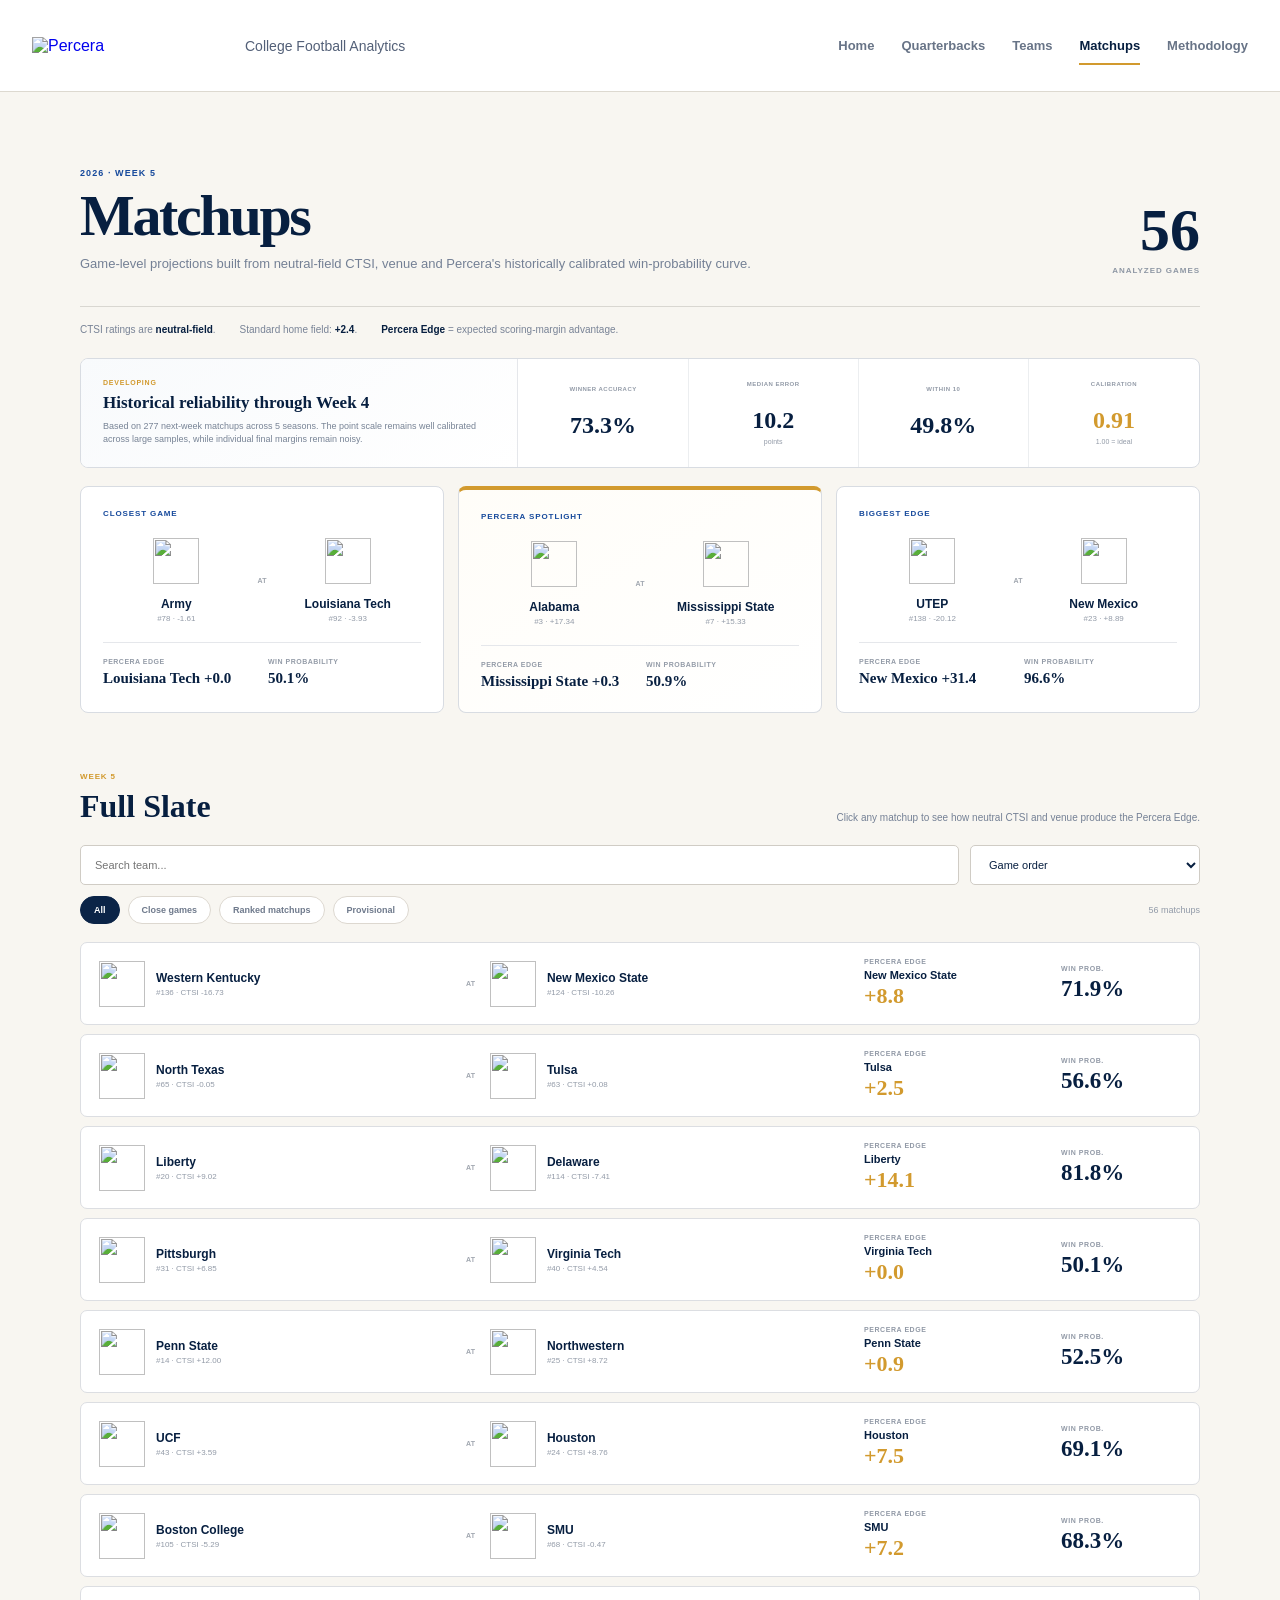
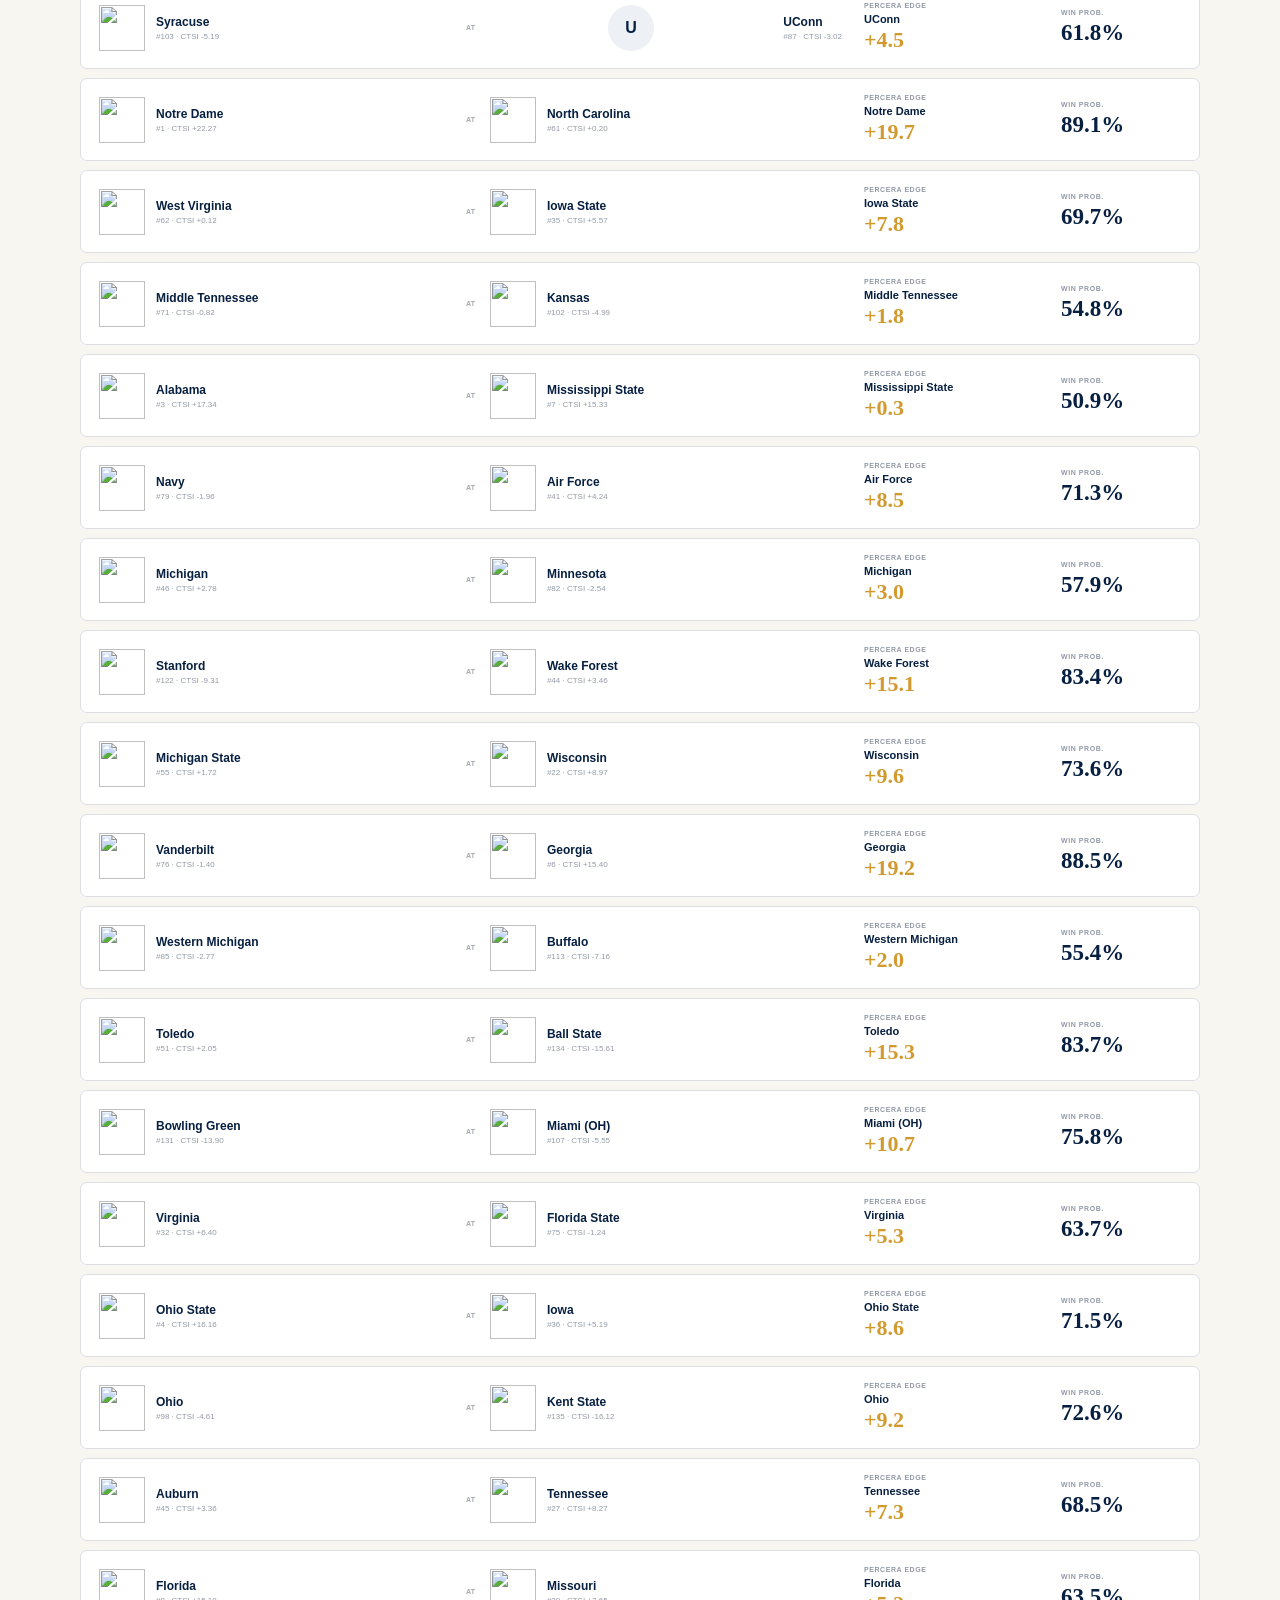
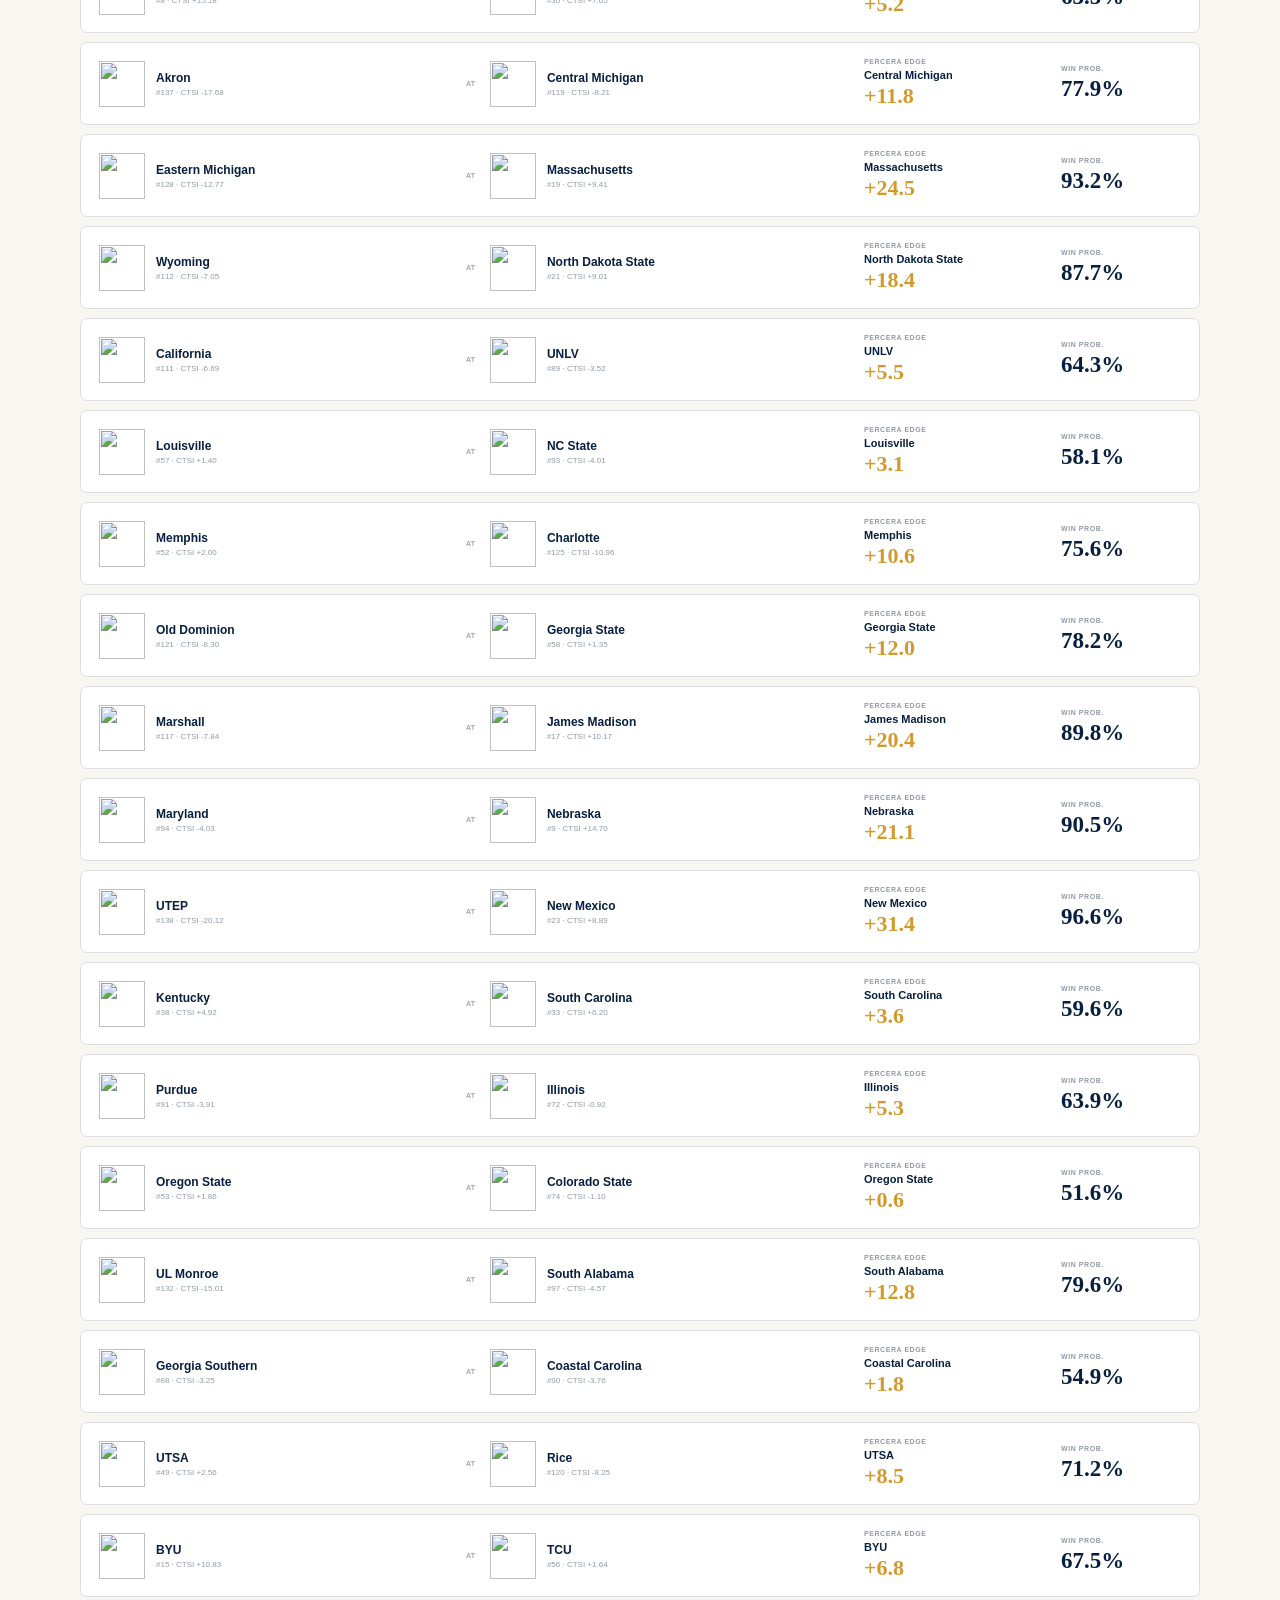
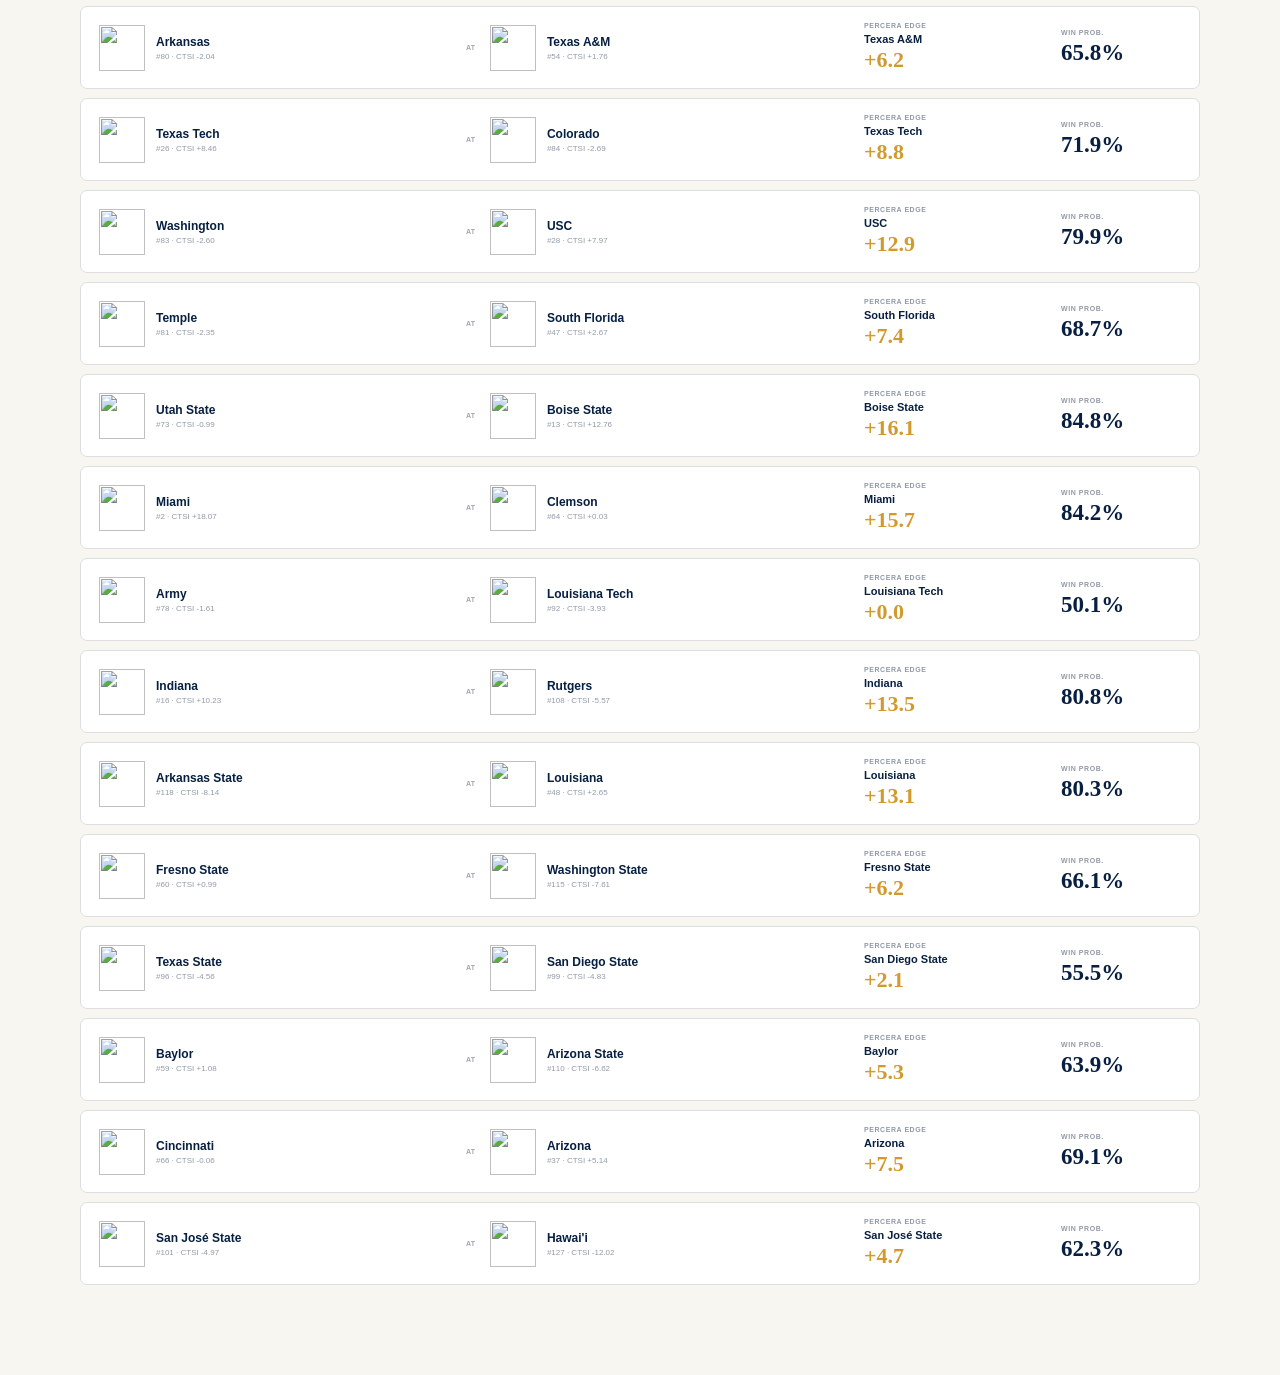
==== commit d0f60071: "Fix" ====
--- a/matchups.html
+++ b/matchups.html
@@ -117,6 +117,14 @@
   .game-teams{grid-template-columns:1fr}.edge,.prob{margin-top:14px}.history{grid-template-columns:1fr}
 }
 </style>
+
+<link rel="stylesheet" href="mobile_responsive.css?v=5">
+
+<link rel="stylesheet" href="mobile_controls_v2.css?v=1">
+
+<link rel="stylesheet" href="mobile_qb_edge_fix.css?v=1">
+
+<link rel="stylesheet" href="mobile_matchups_compact.css?v=1">
 </head>
 
 <body>
@@ -201,8 +209,10 @@
 </div>
 </main>
 
+<script src="team_branding_2026.js?v=matchups-logo-resolver-v1"></script>
+
 <script>
-const DATA = {"season": 2026, "week": 5, "throughWeek": 4, "homeFieldDisplay": 2.4, "games": [{"gameId": 401871049, "home": "New Mexico State", "away": "Western Kentucky", "homeLogo": "https://cdn.collegefootballdata.com/logos/500/166.png", "awayLogo": "https://cdn.collegefootballdata.com/logos/500/98.png", "homeRank": 124, "awayRank": 136, "homeRating": -10.24957773585466, "awayRating": -16.726315666573427, "neutral": false, "neutralGap": 6.476737930718768, "venue": 2.3509767051117696, "homeEdge": 8.827714635830537, "favorite": "New Mexico State", "edge": 8.827714635830537, "probability": 0.7194580407368669, "sample": "standard", "start": "2026-10-02T00:00:00.000Z", "spotlightScore": 19.91304347826087, "qualityPercentile": 6.521739130434783, "closenessPercentile": 40.0}, {"gameId": 401862786, "home": "Tulsa", "away": "North Texas", "homeLogo": "https://cdn.collegefootballdata.com/logos/500/202.png", "awayLogo": "https://cdn.collegefootballdata.com/logos/500/249.png", "homeRank": 69, "awayRank": 63, "homeRating": -0.7379690485506846, "awayRating": -0.05091029905302518, "neutral": false, "neutralGap": -0.6870587494976594, "venue": 2.3509767051117696, "homeEdge": 1.6639179556141102, "favorite": "Tulsa", "edge": 1.6639179556141102, "probability": 0.5442621410698664, "sample": "standard", "start": "2026-10-02T01:00:00.000Z", "spotlightScore": 68.10276679841897, "qualityPercentile": 52.89855072463769, "closenessPercentile": 90.9090909090909}, {"gameId": 401871050, "home": "Delaware", "away": "Liberty", "homeLogo": "https://cdn.collegefootballdata.com/logos/500/48.png", "awayLogo": "https://cdn.collegefootballdata.com/logos/500/2335.png", "homeRank": 112, "awayRank": 19, "homeRating": -6.972592972731687, "awayRating": 9.265307438225333, "neutral": false, "neutralGap": -16.23790041095702, "venue": 2.3509767051117696, "homeEdge": -13.886923705845252, "favorite": "Liberty", "edge": 13.886923705845252, "probability": 0.8148006987067697, "sample": "standard", "start": "2026-10-02T23:00:00.000Z", "spotlightScore": 39.95652173913043, "qualityPercentile": 53.26086956521739, "closenessPercentile": 19.999999999999996}, {"gameId": 401858245, "home": "Virginia Tech", "away": "Pittsburgh", "homeLogo": "https://cdn.collegefootballdata.com/logos/500/259.png", "awayLogo": "https://cdn.collegefootballdata.com/logos/500/221.png", "homeRank": 40, "awayRank": 32, "homeRating": 4.5462850218956925, "awayRating": 6.821136012630225, "neutral": false, "neutralGap": -2.2748509907345325, "venue": 2.3509767051117696, "homeEdge": 0.07612571437723714, "favorite": "Virginia Tech", "edge": 0.07612571437723714, "probability": 0.5020303356084227, "sample": "standard", "start": "2026-10-02T23:00:00.000Z", "spotlightScore": 84.05533596837944, "qualityPercentile": 74.63768115942028, "closenessPercentile": 98.18181818181819}, {"gameId": 401858476, "home": "Northwestern", "away": "Penn State", "homeLogo": "https://cdn.collegefootballdata.com/logos/500/77.png", "awayLogo": "https://cdn.collegefootballdata.com/logos/500/213.png", "homeRank": 25, "awayRank": 14, "homeRating": 8.714050232453193, "awayRating": 11.986854312152342, "neutral": false, "neutralGap": -3.2728040796991493, "venue": 2.3509767051117696, "homeEdge": -0.9218273745873797, "favorite": "Penn State", "edge": 0.9218273745873797, "probability": 0.5245662354401464, "sample": "limited", "start": "2026-10-03T00:00:00.000Z"}, {"gameId": 401856819, "home": "Houston", "away": "UCF", "homeLogo": "https://cdn.collegefootballdata.com/logos/500/248.png", "awayLogo": "https://cdn.collegefootballdata.com/logos/500/2116.png", "homeRank": 24, "awayRank": 43, "homeRating": 8.752367683336253, "awayRating": 3.576029725505684, "neutral": false, "neutralGap": 5.176337957830569, "venue": 2.3509767051117696, "homeEdge": 7.527314662942338, "favorite": "Houston", "edge": 7.527314662942338, "probability": 0.6906250708761463, "sample": "standard", "start": "2026-10-03T16:00:00.000Z", "spotlightScore": 66.23320158102767, "qualityPercentile": 76.44927536231884, "closenessPercentile": 50.90909090909091}, {"gameId": 401858246, "home": "SMU", "away": "Boston College", "homeLogo": "https://cdn.collegefootballdata.com/logos/500/2567.png", "awayLogo": "https://cdn.collegefootballdata.com/logos/500/103.png", "homeRank": 66, "awayRank": 105, "homeRating": -0.4596932498655287, "awayRating": -5.3199031239152035, "neutral": false, "neutralGap": 4.860209874049675, "venue": 2.3509767051117696, "homeEdge": 7.211186579161444, "favorite": "SMU", "edge": 7.211186579161444, "probability": 0.6833732174256145, "sample": "standard", "start": "2026-10-03T16:00:00.000Z", "spotlightScore": 45.80632411067194, "qualityPercentile": 38.768115942028984, "closenessPercentile": 56.363636363636374}, {"gameId": 401858252, "home": "UConn", "away": "Syracuse", "homeLogo": null, "awayLogo": "https://cdn.collegefootballdata.com/logos/500/183.png", "homeRank": 88, "awayRank": 103, "homeRating": -3.0167822252064083, "awayRating": -5.2008439378585845, "neutral": false, "neutralGap": 2.184061712652176, "venue": 2.3509767051117696, "homeEdge": 4.535038417763946, "favorite": "UConn", "edge": 4.535038417763946, "probability": 0.6186484494605985, "sample": "limited", "start": "2026-10-03T16:00:00.000Z"}, {"gameId": 401858250, "home": "North Carolina", "away": "Notre Dame", "homeLogo": "https://cdn.collegefootballdata.com/logos/500/153.png", "awayLogo": "https://cdn.collegefootballdata.com/logos/500/87.png", "homeRank": 61, "awayRank": 1, "homeRating": 0.21277018203397952, "awayRating": 22.25144868060527, "neutral": false, "neutralGap": -22.038678498571294, "venue": 2.3509767051117696, "homeEdge": -19.687701793459524, "favorite": "Notre Dame", "edge": 19.687701793459524, "probability": 0.8909382167805885, "sample": "limited", "start": "2026-10-03T16:00:00.000Z"}, {"gameId": 401856822, "home": "Iowa State", "away": "West Virginia", "homeLogo": "https://cdn.collegefootballdata.com/logos/500/66.png", "awayLogo": "https://cdn.collegefootballdata.com/logos/500/277.png", "homeRank": 35, "awayRank": 44, "homeRating": 5.538010243989439, "awayRating": 3.4610604173897506, "neutral": false, "neutralGap": 2.0769498265996886, "venue": 2.3509767051117696, "homeEdge": 4.427926531711458, "favorite": "Iowa State", "edge": 4.427926531711458, "probability": 0.6159489053498267, "sample": "limited", "start": "2026-10-03T16:00:00.000Z"}, {"gameId": 401856807, "home": "Kansas", "away": "Middle Tennessee", "homeLogo": "https://cdn.collegefootballdata.com/logos/500/2305.png", "awayLogo": "https://cdn.collegefootballdata.com/logos/500/2393.png", "homeRank": 101, "awayRank": 70, "homeRating": -5.0025160204929335, "awayRating": -0.8136621785677056, "neutral": false, "neutralGap": -4.188853841925228, "venue": 2.3509767051117696, "homeEdge": -1.8378771368134585, "favorite": "Middle Tennessee", "edge": 1.8378771368134585, "probability": 0.548861532372894, "sample": "limited", "start": "2026-10-03T16:00:00.000Z"}, {"gameId": 401856707, "home": "Mississippi State", "away": "Alabama", "homeLogo": "https://cdn.collegefootballdata.com/logos/500/344.png", "awayLogo": "https://cdn.collegefootballdata.com/logos/500/333.png", "homeRank": 7, "awayRank": 3, "homeRating": 15.331909411905212, "awayRating": 17.33088204680606, "neutral": false, "neutralGap": -1.9989726349008485, "venue": 2.3509767051117696, "homeEdge": 0.35200407021092106, "favorite": "Mississippi State", "edge": 0.35200407021092106, "probability": 0.5093871874115942, "sample": "standard", "start": "2026-10-03T16:00:00.000Z", "spotlightScore": 96.80632411067194, "qualityPercentile": 97.10144927536233, "closenessPercentile": 96.36363636363636}, {"gameId": 401862791, "home": "Air Force", "away": "Navy", "homeLogo": "https://cdn.collegefootballdata.com/logos/500/2005.png", "awayLogo": "https://cdn.collegefootballdata.com/logos/500/2426.png", "homeRank": 41, "awayRank": 79, "homeRating": 4.24307418699159, "awayRating": -1.9255068167547513, "neutral": false, "neutralGap": 6.1685810037463416, "venue": 2.3509767051117696, "homeEdge": 8.51955770885811, "favorite": "Air Force", "edge": 8.51955770885811, "probability": 0.7127749192840364, "sample": "limited", "start": "2026-10-03T16:00:00.000Z"}, {"gameId": 401858474, "home": "Minnesota", "away": "Michigan", "homeLogo": "https://cdn.collegefootballdata.com/logos/500/135.png", "awayLogo": "https://cdn.collegefootballdata.com/logos/500/130.png", "homeRank": 82, "awayRank": 47, "homeRating": -2.5503306485810486, "awayRating": 2.7414248527426093, "neutral": false, "neutralGap": -5.291755501323658, "venue": 2.3509767051117696, "homeEdge": -2.9407787962118888, "favorite": "Michigan", "edge": 2.9407787962118888, "probability": 0.5777963551032576, "sample": "standard", "start": "2026-10-03T16:00:00.000Z", "spotlightScore": 64.39130434782608, "qualityPercentile": 53.985507246376805, "closenessPercentile": 80.0}, {"gameId": 401858251, "home": "Wake Forest", "away": "Stanford", "homeLogo": "https://cdn.collegefootballdata.com/logos/500/154.png", "awayLogo": "https://cdn.collegefootballdata.com/logos/500/24.png", "homeRank": 45, "awayRank": 122, "homeRating": 3.4549446151667498, "awayRating": -9.329090345138018, "neutral": false, "neutralGap": 12.78403496030477, "venue": 2.3509767051117696, "homeEdge": 15.135011665416538, "favorite": "Wake Forest", "edge": 15.135011665416538, "probability": 0.8340576196622886, "sample": "standard", "start": "2026-10-03T16:00:00.000Z", "spotlightScore": 31.403162055335965, "qualityPercentile": 40.21739130434783, "closenessPercentile": 18.181818181818176}, {"gameId": 401858479, "home": "Wisconsin", "away": "Michigan State", "homeLogo": "https://cdn.collegefootballdata.com/logos/500/275.png", "awayLogo": "https://cdn.collegefootballdata.com/logos/500/127.png", "homeRank": 21, "awayRank": 55, "homeRating": 8.957264888243678, "awayRating": 1.700738781298119, "neutral": false, "neutralGap": 7.256526106945559, "venue": 2.3509767051117696, "homeEdge": 9.607502812057328, "favorite": "Wisconsin", "edge": 9.607502812057328, "probability": 0.7359387360361992, "sample": "standard", "start": "2026-10-03T16:30:00.000Z", "spotlightScore": 58.458498023715414, "qualityPercentile": 73.18840579710145, "closenessPercentile": 36.36363636363637}, {"gameId": 401856705, "home": "Georgia", "away": "Vanderbilt", "homeLogo": "https://cdn.collegefootballdata.com/logos/500/61.png", "awayLogo": "https://cdn.collegefootballdata.com/logos/500/238.png", "homeRank": 6, "awayRank": 76, "homeRating": 15.343479118039575, "awayRating": -1.2591503594702873, "neutral": false, "neutralGap": 16.60262947750986, "venue": 2.3509767051117696, "homeEdge": 18.95360618262163, "favorite": "Georgia", "edge": 18.95360618262163, "probability": 0.8830922359965226, "sample": "standard", "start": "2026-10-03T16:45:00.000Z", "spotlightScore": 46.245059288537554, "qualityPercentile": 71.01449275362319, "closenessPercentile": 9.090909090909093}, {"gameId": 401866432, "home": "Buffalo", "away": "Western Michigan", "homeLogo": "https://cdn.collegefootballdata.com/logos/500/2084.png", "awayLogo": "https://cdn.collegefootballdata.com/logos/500/2711.png", "homeRank": 114, "awayRank": 85, "homeRating": -7.141675828812572, "awayRating": -2.822290783715914, "neutral": false, "neutralGap": -4.3193850450966575, "venue": 2.3509767051117696, "homeEdge": -1.968408339984888, "favorite": "Western Michigan", "edge": 1.968408339984888, "probability": 0.55230727952516, "sample": "limited", "start": "2026-10-03T17:00:00.000Z"}, {"gameId": 401866431, "home": "Ball State", "away": "Toledo", "homeLogo": "https://cdn.collegefootballdata.com/logos/500/2050.png", "awayLogo": "https://cdn.collegefootballdata.com/logos/500/2649.png", "homeRank": 134, "awayRank": 51, "homeRating": -15.52303495143614, "awayRating": 2.0439940915666144, "neutral": false, "neutralGap": -17.567029043002755, "venue": 2.3509767051117696, "homeEdge": -15.216052337890986, "favorite": "Toledo", "edge": 15.216052337890986, "probability": 0.8352507833486436, "sample": "standard", "start": "2026-10-03T18:00:00.000Z", "spotlightScore": 26.762845849802375, "qualityPercentile": 33.69565217391304, "closenessPercentile": 16.36363636363637}, {"gameId": 401866477, "home": "Miami (OH)", "away": "Bowling Green", "homeLogo": "https://cdn.collegefootballdata.com/logos/500/193.png", "awayLogo": "https://cdn.collegefootballdata.com/logos/500/189.png", "homeRank": 107, "awayRank": 131, "homeRating": -5.561851530696634, "awayRating": -13.902736034516376, "neutral": false, "neutralGap": 8.340884503819742, "venue": 2.3509767051117696, "homeEdge": 10.691861208931511, "favorite": "Miami (OH)", "edge": 10.691861208931511, "probability": 0.7577988327174409, "sample": "standard", "start": "2026-10-03T19:30:00.000Z", "spotlightScore": 21.786561264822133, "qualityPercentile": 14.492753623188406, "closenessPercentile": 32.72727272727273}, {"gameId": 401858253, "home": "Florida State", "away": "Virginia", "homeLogo": "https://cdn.collegefootballdata.com/logos/500/52.png", "awayLogo": "https://cdn.collegefootballdata.com/logos/500/258.png", "homeRank": 75, "awayRank": 31, "homeRating": -1.2415498195652968, "awayRating": 7.281039110980941, "neutral": false, "neutralGap": -8.522588930546238, "venue": 2.3509767051117696, "homeEdge": -6.171612225434469, "favorite": "Virginia", "edge": 6.171612225434469, "probability": 0.6589034813016882, "sample": "standard", "start": "2026-10-03T19:30:00.000Z", "spotlightScore": 62.84584980237154, "qualityPercentile": 62.31884057971014, "closenessPercentile": 63.63636363636363}, {"gameId": 401858473, "home": "Iowa", "away": "Ohio State", "homeLogo": "https://cdn.collegefootballdata.com/logos/500/2294.png", "awayLogo": "https://cdn.collegefootballdata.com/logos/500/194.png", "homeRank": 36, "awayRank": 4, "homeRating": 5.1732545057612676, "awayRating": 16.160491304986298, "neutral": false, "neutralGap": -10.98723679922503, "venue": 2.3509767051117696, "homeEdge": -8.636260094113261, "favorite": "Ohio State", "edge": 8.636260094113261, "probability": 0.7153170551963299, "sample": "standard", "start": "2026-10-03T19:30:00.000Z", "spotlightScore": 69.19367588932806, "qualityPercentile": 86.231884057971, "closenessPercentile": 43.63636363636364}, {"gameId": 401866434, "home": "Kent State", "away": "Ohio", "homeLogo": "https://cdn.collegefootballdata.com/logos/500/2309.png", "awayLogo": "https://cdn.collegefootballdata.com/logos/500/195.png", "homeRank": 135, "awayRank": 98, "homeRating": -16.08637698981477, "awayRating": -4.597272016444284, "neutral": false, "neutralGap": -11.489104973370486, "venue": 2.3509767051117696, "homeEdge": -9.138128268258717, "favorite": "Ohio", "edge": 9.138128268258717, "probability": 0.7260933114205261, "sample": "standard", "start": "2026-10-03T19:30:00.000Z", "spotlightScore": 25.05533596837945, "qualityPercentile": 16.304347826086957, "closenessPercentile": 38.18181818181819}, {"gameId": 401856710, "home": "Tennessee", "away": "Auburn", "homeLogo": "https://cdn.collegefootballdata.com/logos/500/2633.png", "awayLogo": "https://cdn.collegefootballdata.com/logos/500/2.png", "homeRank": 27, "awayRank": 46, "homeRating": 8.266148544080469, "awayRating": 3.362961946340484, "neutral": false, "neutralGap": 4.903186597739985, "venue": 2.3509767051117696, "homeEdge": 7.2541633028517545, "favorite": "Tennessee", "edge": 7.2541633028517545, "probability": 0.6843644418480127, "sample": "standard", "start": "2026-10-03T19:30:00.000Z", "spotlightScore": 66.38339920948617, "qualityPercentile": 74.27536231884059, "closenessPercentile": 54.54545454545454}, {"gameId": 401856708, "home": "Missouri", "away": "Florida", "homeLogo": "https://cdn.collegefootballdata.com/logos/500/142.png", "awayLogo": "https://cdn.collegefootballdata.com/logos/500/57.png", "homeRank": 30, "awayRank": 8, "homeRating": 7.650802683781128, "awayRating": 15.173658032217435, "neutral": false, "neutralGap": -7.522855348436307, "venue": 2.3509767051117696, "homeEdge": -5.171878643324538, "favorite": "Florida", "edge": 5.171878643324538, "probability": 0.6345429268588662, "sample": "standard", "start": "2026-10-03T19:30:00.000Z", "spotlightScore": 80.53754940711462, "qualityPercentile": 86.95652173913044, "closenessPercentile": 70.9090909090909}, {"gameId": 401866430, "home": "Central Michigan", "away": "Akron", "homeLogo": "https://cdn.collegefootballdata.com/logos/500/2117.png", "awayLogo": "https://cdn.collegefootballdata.com/logos/500/2006.png", "homeRank": 119, "awayRank": 137, "homeRating": -8.199497107905769, "awayRating": -17.669256521462692, "neutral": false, "neutralGap": 9.469759413556924, "venue": 2.3509767051117696, "homeEdge": 11.820736118668693, "favorite": "Central Michigan", "edge": 11.820736118668693, "probability": 0.7792123239241528, "sample": "standard", "start": "2026-10-03T19:30:00.000Z", "spotlightScore": 17.14624505928854, "qualityPercentile": 7.971014492753623, "closenessPercentile": 30.909090909090907}, {"gameId": 401866433, "home": "Massachusetts", "away": "Eastern Michigan", "homeLogo": "https://cdn.collegefootballdata.com/logos/500/113.png", "awayLogo": "https://cdn.collegefootballdata.com/logos/500/2199.png", "homeRank": 18, "awayRank": 128, "homeRating": 9.408488284387198, "awayRating": -12.784591351356607, "neutral": false, "neutralGap": 22.193079635743807, "venue": 2.3509767051117696, "homeEdge": 24.544056340855576, "favorite": "Massachusetts", "edge": 24.544056340855576, "probability": 0.9320399293962798, "sample": "limited", "start": "2026-10-03T19:30:00.000Z"}, {"gameId": 401864515, "home": "North Dakota State", "away": "Wyoming", "homeLogo": "https://cdn.collegefootballdata.com/logos/500/2449.png", "awayLogo": "https://cdn.collegefootballdata.com/logos/500/2751.png", "homeRank": 20, "awayRank": 113, "homeRating": 9.018389426881793, "awayRating": -7.031496952619075, "neutral": false, "neutralGap": 16.04988637950087, "venue": 2.3509767051117696, "homeEdge": 18.400863084612638, "favorite": "North Dakota State", "edge": 18.400863084612638, "probability": 0.8768654163981199, "sample": "standard", "start": "2026-10-03T19:30:00.000Z", "spotlightScore": 35.88537549407115, "qualityPercentile": 52.53623188405797, "closenessPercentile": 10.909090909090914}, {"gameId": 401858247, "home": "UNLV", "away": "California", "homeLogo": "https://cdn.collegefootballdata.com/logos/500/2439.png", "awayLogo": "https://cdn.collegefootballdata.com/logos/500/25.png", "homeRank": 90, "awayRank": 111, "homeRating": -3.5080067730989724, "awayRating": -6.698653446720784, "neutral": false, "neutralGap": 3.1906466736218118, "venue": 2.3509767051117696, "homeEdge": 5.541623378733581, "favorite": "UNLV", "edge": 5.541623378733581, "probability": 0.643640874300291, "sample": "standard", "start": "2026-10-03T19:30:00.000Z", "spotlightScore": 42.92094861660079, "qualityPercentile": 27.89855072463768, "closenessPercentile": 65.45454545454545}, {"gameId": 401858248, "home": "NC State", "away": "Louisville", "homeLogo": "https://cdn.collegefootballdata.com/logos/500/152.png", "awayLogo": "https://cdn.collegefootballdata.com/logos/500/97.png", "homeRank": 91, "awayRank": 57, "homeRating": -3.7621778718509287, "awayRating": 1.3909708181162288, "neutral": false, "neutralGap": -5.153148689967157, "venue": 2.3509767051117696, "homeEdge": -2.8021719848553874, "favorite": "Louisville", "edge": 2.8021719848553874, "probability": 0.574184983758049, "sample": "standard", "start": "2026-10-03T19:30:00.000Z", "spotlightScore": 60.98814229249011, "qualityPercentile": 47.10144927536231, "closenessPercentile": 81.81818181818181}, {"gameId": 401862787, "home": "Charlotte", "away": "Memphis", "homeLogo": "https://cdn.collegefootballdata.com/logos/500/2429.png", "awayLogo": "https://cdn.collegefootballdata.com/logos/500/235.png", "homeRank": 125, "awayRank": 52, "homeRating": -10.948084689830424, "awayRating": 1.9698335749436446, "neutral": false, "neutralGap": -12.917918264774068, "venue": 2.3509767051117696, "homeEdge": -10.566941559662299, "favorite": "Memphis", "edge": 10.566941559662299, "probability": 0.7553444179388448, "sample": "standard", "start": "2026-10-03T19:30:00.000Z", "spotlightScore": 35.77470355731225, "qualityPercentile": 36.594202898550726, "closenessPercentile": 34.54545454545455}, {"gameId": 401869956, "home": "Georgia State", "away": "Old Dominion", "homeLogo": "https://cdn.collegefootballdata.com/logos/500/2247.png", "awayLogo": "https://cdn.collegefootballdata.com/logos/500/295.png", "homeRank": 58, "awayRank": 121, "homeRating": 1.364700893213315, "awayRating": -8.281388758607253, "neutral": false, "neutralGap": 9.646089651820567, "venue": 2.3509767051117696, "homeEdge": 11.997066356932336, "favorite": "Georgia State", "edge": 11.997066356932336, "probability": 0.7824316753917645, "sample": "standard", "start": "2026-10-03T19:30:00.000Z", "spotlightScore": 33.15810276679842, "qualityPercentile": 35.869565217391305, "closenessPercentile": 29.09090909090909}, {"gameId": 401869962, "home": "James Madison", "away": "Marshall", "homeLogo": "https://cdn.collegefootballdata.com/logos/500/256.png", "awayLogo": "https://cdn.collegefootballdata.com/logos/500/276.png", "homeRank": 16, "awayRank": 117, "homeRating": 10.240098458077775, "awayRating": -7.837673185844465, "neutral": false, "neutralGap": 18.07777164392224, "venue": 2.3509767051117696, "homeEdge": 20.42874834903401, "favorite": "James Madison", "edge": 20.42874834903401, "probability": 0.8983859790913137, "sample": "standard", "start": "2026-10-03T19:45:00.000Z", "spotlightScore": 33.70355731225296, "qualityPercentile": 52.53623188405797, "closenessPercentile": 5.454545454545457}, {"gameId": 401858475, "home": "Nebraska", "away": "Maryland", "homeLogo": "https://cdn.collegefootballdata.com/logos/500/158.png", "awayLogo": "https://cdn.collegefootballdata.com/logos/500/120.png", "homeRank": 9, "awayRank": 94, "homeRating": 14.692121074958711, "awayRating": -4.03979123791249, "neutral": false, "neutralGap": 18.731912312871202, "venue": 2.3509767051117696, "homeEdge": 21.08288901798297, "favorite": "Nebraska", "edge": 21.08288901798297, "probability": 0.9045818981767136, "sample": "standard", "start": "2026-10-03T20:00:00.000Z", "spotlightScore": 39.49802371541502, "qualityPercentile": 63.40579710144928, "closenessPercentile": 3.6363636363636376}, {"gameId": 401864514, "home": "New Mexico", "away": "UTEP", "homeLogo": "https://cdn.collegefootballdata.com/logos/500/167.png", "awayLogo": "https://cdn.collegefootballdata.com/logos/500/2638.png", "homeRank": 22, "awayRank": 138, "homeRating": 8.893608653982893, "awayRating": -20.11995666777587, "neutral": false, "neutralGap": 29.01356532175876, "venue": 2.3509767051117696, "homeEdge": 31.36454202687053, "favorite": "New Mexico", "edge": 31.36454202687053, "probability": 0.9659766050741736, "sample": "standard", "start": "2026-10-03T20:00:00.000Z"}, {"gameId": 401856709, "home": "South Carolina", "away": "Kentucky", "homeLogo": "https://cdn.collegefootballdata.com/logos/500/2579.png", "awayLogo": "https://cdn.collegefootballdata.com/logos/500/96.png", "homeRank": 33, "awayRank": 38, "homeRating": 6.197068814107827, "awayRating": 4.906372303804955, "neutral": false, "neutralGap": 1.2906965103028725, "venue": 2.3509767051117696, "homeEdge": 3.641673215414642, "favorite": "South Carolina", "edge": 3.641673215414642, "probability": 0.5959234434867893, "sample": "standard", "start": "2026-10-03T20:15:00.000Z", "spotlightScore": 76.27272727272728, "qualityPercentile": 75.0, "closenessPercentile": 78.18181818181819}, {"gameId": 401858472, "home": "Illinois", "away": "Purdue", "homeLogo": "https://cdn.collegefootballdata.com/logos/500/356.png", "awayLogo": "https://cdn.collegefootballdata.com/logos/500/2509.png", "homeRank": 72, "awayRank": 92, "homeRating": -0.9250386895119967, "awayRating": -3.920000622299362, "neutral": false, "neutralGap": 2.9949619327873656, "venue": 2.3509767051117696, "homeEdge": 5.345938637899135, "favorite": "Illinois", "edge": 5.345938637899135, "probability": 0.6388382816851166, "sample": "standard", "start": "2026-10-03T20:15:00.000Z", "spotlightScore": 51.69169960474308, "qualityPercentile": 41.30434782608695, "closenessPercentile": 67.27272727272727}, {"gameId": 401860899, "home": "Colorado State", "away": "Oregon State", "homeLogo": "https://cdn.collegefootballdata.com/logos/500/36.png", "awayLogo": "https://cdn.collegefootballdata.com/logos/500/204.png", "homeRank": 74, "awayRank": 53, "homeRating": -1.0995456608036023, "awayRating": 1.8462598155916279, "neutral": false, "neutralGap": -2.94580547639523, "venue": 2.3509767051117696, "homeEdge": -0.5948287712834603, "favorite": "Oregon State", "edge": 0.5948287712834603, "probability": 0.5158593395073301, "sample": "standard", "start": "2026-10-03T22:00:00.000Z", "spotlightScore": 70.64426877470356, "qualityPercentile": 54.710144927536234, "closenessPercentile": 94.54545454545455}, {"gameId": 401871089, "home": "South Alabama", "away": "UL Monroe", "homeLogo": "https://cdn.collegefootballdata.com/logos/500/6.png", "awayLogo": "https://cdn.collegefootballdata.com/logos/500/2433.png", "homeRank": 97, "awayRank": 132, "homeRating": -4.567037735301919, "awayRating": -14.993913966459557, "neutral": false, "neutralGap": 10.426876231157639, "venue": 2.3509767051117696, "homeEdge": 12.777852936269408, "favorite": "South Alabama", "edge": 12.777852936269408, "probability": 0.7962778313806987, "sample": "standard", "start": "2026-10-03T23:00:00.000Z", "spotlightScore": 21.56126482213439, "qualityPercentile": 17.7536231884058, "closenessPercentile": 27.27272727272727}, {"gameId": 401869942, "home": "Coastal Carolina", "away": "Georgia Southern", "homeLogo": "https://cdn.collegefootballdata.com/logos/500/324.png", "awayLogo": "https://cdn.collegefootballdata.com/logos/500/290.png", "homeRank": 86, "awayRank": 89, "homeRating": -2.8595663956807655, "awayRating": -3.243862152654411, "neutral": false, "neutralGap": 0.3842957569736454, "venue": 2.3509767051117696, "homeEdge": 2.735272462085415, "favorite": "Coastal Carolina", "edge": 2.735272462085415, "probability": 0.5724390699007004, "sample": "standard", "start": "2026-10-03T23:00:00.000Z", "spotlightScore": 55.845849802371546, "qualityPercentile": 37.31884057971014, "closenessPercentile": 83.63636363636364}, {"gameId": 401862788, "home": "Rice", "away": "UTSA", "homeLogo": "https://cdn.collegefootballdata.com/logos/500/242.png", "awayLogo": "https://cdn.collegefootballdata.com/logos/500/2636.png", "homeRank": 120, "awayRank": 50, "homeRating": -8.260744976786759, "awayRating": 2.5693621866103666, "neutral": false, "neutralGap": -10.830107163397125, "venue": 2.3509767051117696, "homeEdge": -8.479130458285356, "favorite": "UTSA", "edge": 8.479130458285356, "probability": 0.7118911358449016, "sample": "standard", "start": "2026-10-03T23:00:00.000Z", "spotlightScore": 42.387351778656125, "qualityPercentile": 39.130434782608695, "closenessPercentile": 47.27272727272728}, {"gameId": 401856818, "home": "TCU", "away": "BYU", "homeLogo": "https://cdn.collegefootballdata.com/logos/500/2628.png", "awayLogo": "https://cdn.collegefootballdata.com/logos/500/252.png", "homeRank": 56, "awayRank": 15, "homeRating": 1.6461832794339561, "awayRating": 10.835340446935728, "neutral": false, "neutralGap": -9.189157167501772, "venue": 2.3509767051117696, "homeEdge": -6.838180462390003, "favorite": "BYU", "edge": 6.838180462390003, "probability": 0.6747007361613377, "sample": "limited", "start": "2026-10-03T23:00:00.000Z"}, {"gameId": 401856711, "home": "Texas A&M", "away": "Arkansas", "homeLogo": "https://cdn.collegefootballdata.com/logos/500/245.png", "awayLogo": "https://cdn.collegefootballdata.com/logos/500/8.png", "homeRank": 54, "awayRank": 80, "homeRating": 1.7455324434665778, "awayRating": -2.2572602033094946, "neutral": false, "neutralGap": 4.002792646776072, "venue": 2.3509767051117696, "homeEdge": 6.353769351887841, "favorite": "Texas A&M", "edge": 6.353769351887841, "probability": 0.6632575113380913, "sample": "standard", "start": "2026-10-03T23:00:00.000Z", "spotlightScore": 55.30434782608695, "qualityPercentile": 52.17391304347826, "closenessPercentile": 60.0}, {"gameId": 401856821, "home": "Colorado", "away": "Texas Tech", "homeLogo": "https://cdn.collegefootballdata.com/logos/500/38.png", "awayLogo": "https://cdn.collegefootballdata.com/logos/500/2641.png", "homeRank": 84, "awayRank": 26, "homeRating": -2.6743914304798277, "awayRating": 8.402000260881636, "neutral": false, "neutralGap": -11.076391691361463, "venue": 2.3509767051117696, "homeEdge": -8.725414986249694, "favorite": "Texas Tech", "edge": 8.725414986249694, "probability": 0.7172499679852948, "sample": "standard", "start": "2026-10-03T23:30:00.000Z", "spotlightScore": 53.2490118577075, "qualityPercentile": 60.8695652173913, "closenessPercentile": 41.81818181818182}, {"gameId": 401858478, "home": "USC", "away": "Washington", "homeLogo": "https://cdn.collegefootballdata.com/logos/500/30.png", "awayLogo": "https://cdn.collegefootballdata.com/logos/500/264.png", "homeRank": 28, "awayRank": 83, "homeRating": 7.7990159276341355, "awayRating": -2.6302377045156398, "neutral": false, "neutralGap": 10.429253632149775, "venue": 2.3509767051117696, "homeEdge": 12.780230337261544, "favorite": "USC", "edge": 12.780230337261544, "probability": 0.7963189720684616, "sample": "standard", "start": "2026-10-03T23:30:00.000Z", "spotlightScore": 46.48616600790513, "qualityPercentile": 60.507246376811594, "closenessPercentile": 25.454545454545453}, {"gameId": 401862792, "home": "South Florida", "away": "Temple", "homeLogo": "https://cdn.collegefootballdata.com/logos/500/58.png", "awayLogo": "https://cdn.collegefootballdata.com/logos/500/218.png", "homeRank": 48, "awayRank": 81, "homeRating": 2.680943673814375, "awayRating": -2.3595705644913334, "neutral": false, "neutralGap": 5.040514238305708, "venue": 2.3509767051117696, "homeEdge": 7.3914909434174785, "favorite": "South Florida", "edge": 7.3914909434174785, "probability": 0.6875205430904487, "sample": "standard", "start": "2026-10-03T23:30:00.000Z", "spotlightScore": 53.48221343873518, "qualityPercentile": 53.98550724637681, "closenessPercentile": 52.727272727272734}, {"gameId": 401860898, "home": "Boise State", "away": "Utah State", "homeLogo": "https://cdn.collegefootballdata.com/logos/500/68.png", "awayLogo": "https://cdn.collegefootballdata.com/logos/500/328.png", "homeRank": 13, "awayRank": 73, "homeRating": 12.564959507615956, "awayRating": -1.0180591773458252, "neutral": false, "neutralGap": 13.583018684961782, "venue": 2.3509767051117696, "homeEdge": 15.933995390073552, "favorite": "Boise State", "edge": 15.933995390073552, "probability": 0.8455217464582199, "sample": "standard", "start": "2026-10-03T23:30:00.000Z", "spotlightScore": 46.830039525691696, "qualityPercentile": 69.56521739130434, "closenessPercentile": 12.727272727272732}, {"gameId": 401858249, "home": "Clemson", "away": "Miami", "homeLogo": "https://cdn.collegefootballdata.com/logos/500/228.png", "awayLogo": "https://cdn.collegefootballdata.com/logos/500/2390.png", "homeRank": 62, "awayRank": 2, "homeRating": 0.02669831775820503, "awayRating": 18.074272892403627, "neutral": false, "neutralGap": -18.047574574645424, "venue": 2.3509767051117696, "homeEdge": -15.696597869533655, "favorite": "Miami", "edge": 15.696597869533655, "probability": 0.8421847104308735, "sample": "standard", "start": "2026-10-03T23:30:00.000Z", "spotlightScore": 52.3399209486166, "qualityPercentile": 77.53623188405797, "closenessPercentile": 14.54545454545455}, {"gameId": 401869842, "home": "Louisiana Tech", "away": "Army", "homeLogo": "https://cdn.collegefootballdata.com/logos/500/2348.png", "awayLogo": "https://cdn.collegefootballdata.com/logos/500/349.png", "homeRank": 93, "awayRank": 78, "homeRating": -3.9219791857018036, "awayRating": -1.610665191177925, "neutral": false, "neutralGap": -2.3113139945238785, "venue": 2.3509767051117696, "homeEdge": 0.03966271058789106, "favorite": "Louisiana Tech", "edge": 0.03966271058789106, "probability": 0.5010578414502541, "sample": "limited", "start": "2026-10-03T23:30:00.000Z"}, {"gameId": 401858477, "home": "Rutgers", "away": "Indiana", "homeLogo": "https://cdn.collegefootballdata.com/logos/500/164.png", "awayLogo": "https://cdn.collegefootballdata.com/logos/500/84.png", "homeRank": 108, "awayRank": 17, "homeRating": -5.614325441464413, "awayRating": 10.210365519012436, "neutral": false, "neutralGap": -15.824690960476849, "venue": 2.3509767051117696, "homeEdge": -13.47371425536508, "favorite": "Indiana", "edge": 13.47371425536508, "probability": 0.808056077866556, "sample": "standard", "start": "2026-10-04T00:00:00.000Z", "spotlightScore": 41.98814229249012, "qualityPercentile": 55.434782608695656, "closenessPercentile": 21.818181818181813}, {"gameId": 401869932, "home": "Louisiana", "away": "Arkansas State", "homeLogo": "https://cdn.collegefootballdata.com/logos/500/309.png", "awayLogo": "https://cdn.collegefootballdata.com/logos/500/2032.png", "homeRank": 49, "awayRank": 118, "homeRating": 2.631923038194203, "awayRating": -8.13985759895151, "neutral": false, "neutralGap": 10.771780637145714, "venue": 2.3509767051117696, "homeEdge": 13.122757342257483, "favorite": "Louisiana", "edge": 13.122757342257483, "probability": 0.8021817867347583, "sample": "standard", "start": "2026-10-04T00:00:00.000Z", "spotlightScore": 33.58498023715415, "qualityPercentile": 40.21739130434783, "closenessPercentile": 23.636363636363633}, {"gameId": 401860921, "home": "Washington State", "away": "Fresno State", "homeLogo": "https://cdn.collegefootballdata.com/logos/500/265.png", "awayLogo": "https://cdn.collegefootballdata.com/logos/500/278.png", "homeRank": 115, "awayRank": 60, "homeRating": -7.610464933483053, "awayRating": 0.9486389895397881, "neutral": false, "neutralGap": -8.55910392302284, "venue": 2.3509767051117696, "homeEdge": -6.208127217911072, "favorite": "Fresno State", "edge": 6.208127217911072, "probability": 0.6597784647370413, "sample": "standard", "start": "2026-10-04T01:30:00.000Z", "spotlightScore": 47.11857707509881, "qualityPercentile": 37.31884057971014, "closenessPercentile": 61.81818181818181}, {"gameId": 401860900, "home": "San Diego State", "away": "Texas State", "homeLogo": "https://cdn.collegefootballdata.com/logos/500/21.png", "awayLogo": "https://cdn.collegefootballdata.com/logos/500/326.png", "homeRank": 99, "awayRank": 96, "homeRating": -4.811259171489699, "awayRating": -4.564814661340819, "neutral": false, "neutralGap": -0.24644451014887991, "venue": 2.3509767051117696, "homeEdge": 2.1045321949628897, "favorite": "San Diego State", "edge": 2.1045321949628897, "probability": 0.5558953128593154, "sample": "standard", "start": "2026-10-04T02:30:00.000Z", "spotlightScore": 52.22529644268774, "qualityPercentile": 30.07246376811594, "closenessPercentile": 85.45454545454545}, {"gameId": 401856817, "home": "Arizona State", "away": "Baylor", "homeLogo": "https://cdn.collegefootballdata.com/logos/500/9.png", "awayLogo": "https://cdn.collegefootballdata.com/logos/500/239.png", "homeRank": 110, "awayRank": 59, "homeRating": -6.609462703121638, "awayRating": 1.0682173571392048, "neutral": false, "neutralGap": -7.677680060260843, "venue": 2.3509767051117696, "homeEdge": -5.326703355149073, "favorite": "Baylor", "edge": 5.326703355149073, "probability": 0.6383646795556083, "sample": "limited", "start": "2026-10-04T02:30:00.000Z"}, {"gameId": 401856820, "home": "Arizona", "away": "Cincinnati", "homeLogo": "https://cdn.collegefootballdata.com/logos/500/12.png", "awayLogo": "https://cdn.collegefootballdata.com/logos/500/2132.png", "homeRank": 37, "awayRank": 64, "homeRating": 5.151223767839099, "awayRating": -0.08975555931385931, "neutral": false, "neutralGap": 5.240979327152958, "venue": 2.3509767051117696, "homeEdge": 7.5919560322647275, "favorite": "Arizona", "edge": 7.5919560322647275, "probability": 0.6920965854616227, "sample": "standard", "start": "2026-10-04T03:00:00.000Z", "spotlightScore": 58.11462450592885, "qualityPercentile": 64.13043478260869, "closenessPercentile": 49.09090909090909}, {"gameId": 401864513, "home": "Hawai'i", "away": "San José State", "homeLogo": "https://cdn.collegefootballdata.com/logos/500/62.png", "awayLogo": "https://cdn.collegefootballdata.com/logos/500/23.png", "homeRank": 127, "awayRank": 102, "homeRating": -12.021628880267828, "awayRating": -5.009850080324425, "neutral": false, "neutralGap": -7.011778799943404, "venue": 2.3509767051117696, "homeEdge": -4.660802094831634, "favorite": "San José State", "edge": 4.660802094831634, "probability": 0.6218087340395102, "sample": "standard", "start": "2026-10-04T03:59:00.000Z", "spotlightScore": 39.74308300395257, "qualityPercentile": 17.753623188405797, "closenessPercentile": 72.72727272727273}], "closest": {"gameId": 401869842, "home": "Louisiana Tech", "away": "Army", "homeLogo": "https://cdn.collegefootballdata.com/logos/500/2348.png", "awayLogo": "https://cdn.collegefootballdata.com/logos/500/349.png", "homeRank": 93, "awayRank": 78, "homeRating": -3.9219791857018036, "awayRating": -1.610665191177925, "neutral": false, "neutralGap": -2.3113139945238785, "venue": 2.3509767051117696, "homeEdge": 0.03966271058789106, "favorite": "Louisiana Tech", "edge": 0.03966271058789106, "probability": 0.5010578414502541, "sample": "limited", "start": "2026-10-03T23:30:00.000Z"}, "spotlight": {"gameId": 401856707, "home": "Mississippi State", "away": "Alabama", "homeLogo": "https://cdn.collegefootballdata.com/logos/500/344.png", "awayLogo": "https://cdn.collegefootballdata.com/logos/500/333.png", "homeRank": 7, "awayRank": 3, "homeRating": 15.331909411905212, "awayRating": 17.33088204680606, "neutral": false, "neutralGap": -1.9989726349008485, "venue": 2.3509767051117696, "homeEdge": 0.35200407021092106, "favorite": "Mississippi State", "edge": 0.35200407021092106, "probability": 0.5093871874115942, "sample": "standard", "start": "2026-10-03T16:00:00.000Z", "spotlightScore": 96.80632411067194, "qualityPercentile": 97.10144927536233, "closenessPercentile": 96.36363636363636}, "largest": {"gameId": 401864514, "home": "New Mexico", "away": "UTEP", "homeLogo": "https://cdn.collegefootballdata.com/logos/500/167.png", "awayLogo": "https://cdn.collegefootballdata.com/logos/500/2638.png", "homeRank": 22, "awayRank": 138, "homeRating": 8.893608653982893, "awayRating": -20.11995666777587, "neutral": false, "neutralGap": 29.01356532175876, "venue": 2.3509767051117696, "homeEdge": 31.36454202687053, "favorite": "New Mexico", "edge": 31.36454202687053, "probability": 0.9659766050741736, "sample": "standard", "start": "2026-10-03T20:00:00.000Z"}, "spotlightMethod": "60% average CTSI quality percentile + 40% matchup closeness percentile; provisional games, closest game and biggest edge excluded."};
+const DATA = {"season":2026,"week":5,"throughWeek":4,"homeFieldDisplay":2.4,"games":[{"gameId":401871049,"home":"New Mexico State","away":"Western Kentucky","homeLogo":"https://cdn.collegefootballdata.com/logos/500/166.png","awayLogo":"https://cdn.collegefootballdata.com/logos/500/98.png","homeRank":124,"awayRank":136,"homeRating":-10.258116029003624,"awayRating":-16.726130864691605,"neutral":false,"neutralGap":6.468014835687981,"venue":2.3509767051117696,"homeEdge":8.81899154079975,"favorite":"New Mexico State","edge":8.81899154079975,"probability":0.7192701690206158,"sample":"standard","start":"2026-10-02T00:00:00.000Z","homeGames":3,"awayGames":3,"sampleLabel":"ESTABLISHED","spotlightScore":19.91304347826087,"qualityPercentile":6.521739130434783,"closenessPercentile":40.0},{"gameId":401862786,"home":"Tulsa","away":"North Texas","homeLogo":"https://cdn.collegefootballdata.com/logos/500/202.png","awayLogo":"https://cdn.collegefootballdata.com/logos/500/249.png","homeRank":63,"awayRank":65,"homeRating":0.08413586934591613,"awayRating":-0.049977783433638436,"neutral":false,"neutralGap":0.13411365277955456,"venue":2.3509767051117696,"homeEdge":2.485090357891324,"favorite":"Tulsa","edge":2.485090357891324,"probability":0.5658942604135854,"sample":"standard","start":"2026-10-02T01:00:00.000Z","homeGames":3,"awayGames":3,"sampleLabel":"ESTABLISHED","spotlightScore":66.06324110671937,"qualityPercentile":54.34782608695653,"closenessPercentile":83.63636363636364},{"gameId":401871050,"home":"Delaware","away":"Liberty","homeLogo":"https://cdn.collegefootballdata.com/logos/500/48.png","awayLogo":"https://cdn.collegefootballdata.com/logos/500/2335.png","homeRank":114,"awayRank":20,"homeRating":-7.405195150892754,"awayRating":9.023379298291843,"neutral":false,"neutralGap":-16.428574449184598,"venue":2.3509767051117696,"homeEdge":-14.077597744072829,"favorite":"Liberty","edge":14.077597744072829,"probability":0.8178506580925041,"sample":"standard","start":"2026-10-02T23:00:00.000Z","homeGames":3,"awayGames":3,"sampleLabel":"ESTABLISHED","spotlightScore":39.30434782608695,"qualityPercentile":52.173913043478265,"closenessPercentile":19.999999999999996},{"gameId":401858245,"home":"Virginia Tech","away":"Pittsburgh","homeLogo":"https://cdn.collegefootballdata.com/logos/500/259.png","awayLogo":"https://cdn.collegefootballdata.com/logos/500/221.png","homeRank":40,"awayRank":31,"homeRating":4.543022514087253,"awayRating":6.851049212008165,"neutral":false,"neutralGap":-2.308026697920912,"venue":2.3509767051117696,"homeEdge":0.04295000719085751,"favorite":"Virginia Tech","edge":0.04295000719085751,"probability":0.5011455164187997,"sample":"standard","start":"2026-10-02T23:00:00.000Z","homeGames":3,"awayGames":3,"sampleLabel":"ESTABLISHED","spotlightScore":84.27272727272728,"qualityPercentile":75.0,"closenessPercentile":98.18181818181819},{"gameId":401858476,"home":"Northwestern","away":"Penn State","homeLogo":"https://cdn.collegefootballdata.com/logos/500/77.png","awayLogo":"https://cdn.collegefootballdata.com/logos/500/213.png","homeRank":25,"awayRank":14,"homeRating":8.71862049542645,"awayRating":12.002137976053817,"neutral":false,"neutralGap":-3.283517480627367,"venue":2.3509767051117696,"homeEdge":-0.9325407755155974,"favorite":"Penn State","edge":0.9325407755155974,"probability":0.5248512744493865,"sample":"early","start":"2026-10-03T00:00:00.000Z","homeGames":2,"awayGames":4,"sampleLabel":"EARLY","spotlightScore":89.04743083003952,"qualityPercentile":86.59420289855072,"closenessPercentile":92.72727272727272},{"gameId":401856819,"home":"Houston","away":"UCF","homeLogo":"https://cdn.collegefootballdata.com/logos/500/248.png","awayLogo":"https://cdn.collegefootballdata.com/logos/500/2116.png","homeRank":24,"awayRank":43,"homeRating":8.760293955715648,"awayRating":3.5883407051079965,"neutral":false,"neutralGap":5.171953250607651,"venue":2.3509767051117696,"homeEdge":7.522929955719421,"favorite":"Houston","edge":7.522929955719421,"probability":0.6905251156272106,"sample":"standard","start":"2026-10-03T16:00:00.000Z","homeGames":3,"awayGames":3,"sampleLabel":"ESTABLISHED","spotlightScore":66.9604743083004,"qualityPercentile":76.44927536231884,"closenessPercentile":52.727272727272734},{"gameId":401858246,"home":"SMU","away":"Boston College","homeLogo":"https://cdn.collegefootballdata.com/logos/500/2567.png","awayLogo":"https://cdn.collegefootballdata.com/logos/500/103.png","homeRank":68,"awayRank":105,"homeRating":-0.4680251241939933,"awayRating":-5.293870159240331,"neutral":false,"neutralGap":4.8258450350463375,"venue":2.3509767051117696,"homeEdge":7.176821740158108,"favorite":"SMU","edge":7.176821740158108,"probability":0.6825794188371773,"sample":"standard","start":"2026-10-03T16:00:00.000Z","homeGames":3,"awayGames":3,"sampleLabel":"ESTABLISHED","spotlightScore":46.098814229249015,"qualityPercentile":38.04347826086956,"closenessPercentile":58.18181818181818},{"gameId":401858252,"home":"UConn","away":"Syracuse","homeLogo":null,"awayLogo":"https://cdn.collegefootballdata.com/logos/500/183.png","homeRank":87,"awayRank":103,"homeRating":-3.0205264229024102,"awayRating":-5.187971360970008,"neutral":false,"neutralGap":2.1674449380675975,"venue":2.3509767051117696,"homeEdge":4.518421643179368,"favorite":"UConn","edge":4.518421643179368,"probability":0.6182301317569406,"sample":"early","start":"2026-10-03T16:00:00.000Z","homeGames":3,"awayGames":2,"sampleLabel":"EARLY","spotlightScore":49.67588932806325,"qualityPercentile":31.884057971014492,"closenessPercentile":76.36363636363637},{"gameId":401858250,"home":"North Carolina","away":"Notre Dame","homeLogo":"https://cdn.collegefootballdata.com/logos/500/153.png","awayLogo":"https://cdn.collegefootballdata.com/logos/500/87.png","homeRank":61,"awayRank":1,"homeRating":0.19630428399728048,"awayRating":22.26877203008576,"neutral":false,"neutralGap":-22.072467746088478,"venue":2.3509767051117696,"homeEdge":-19.72149104097671,"favorite":"Notre Dame","edge":19.72149104097671,"probability":0.8912879891241701,"sample":"early","start":"2026-10-03T16:00:00.000Z","homeGames":2,"awayGames":4,"sampleLabel":"EARLY","spotlightScore":49.865612648221344,"qualityPercentile":78.26086956521739,"closenessPercentile":7.272727272727275},{"gameId":401856822,"home":"Iowa State","away":"West Virginia","homeLogo":"https://cdn.collegefootballdata.com/logos/500/66.png","awayLogo":"https://cdn.collegefootballdata.com/logos/500/277.png","homeRank":35,"awayRank":62,"homeRating":5.5688140411249885,"awayRating":0.11922671829139272,"neutral":false,"neutralGap":5.449587322833596,"venue":2.3509767051117696,"homeEdge":7.800564027945365,"favorite":"Iowa State","edge":7.800564027945365,"probability":0.6968187425908433,"sample":"standard","start":"2026-10-03T16:00:00.000Z","homeGames":3,"awayGames":3,"sampleLabel":"ESTABLISHED","spotlightScore":58.98418972332016,"qualityPercentile":65.57971014492755,"closenessPercentile":49.09090909090909},{"gameId":401856807,"home":"Kansas","away":"Middle Tennessee","homeLogo":"https://cdn.collegefootballdata.com/logos/500/2305.png","awayLogo":"https://cdn.collegefootballdata.com/logos/500/2393.png","homeRank":102,"awayRank":71,"homeRating":-4.989475023816352,"awayRating":-0.8234989611405753,"neutral":false,"neutralGap":-4.165976062675777,"venue":2.3509767051117696,"homeEdge":-1.8149993575640075,"favorite":"Middle Tennessee","edge":1.8149993575640075,"probability":0.5482571150161564,"sample":"early","start":"2026-10-03T16:00:00.000Z","homeGames":2,"awayGames":3,"sampleLabel":"EARLY","spotlightScore":59.18972332015811,"qualityPercentile":38.04347826086957,"closenessPercentile":90.9090909090909},{"gameId":401856707,"home":"Mississippi State","away":"Alabama","homeLogo":"https://cdn.collegefootballdata.com/logos/500/344.png","awayLogo":"https://cdn.collegefootballdata.com/logos/500/333.png","homeRank":7,"awayRank":3,"homeRating":15.334906412895656,"awayRating":17.33751655311886,"neutral":false,"neutralGap":-2.0026101402232044,"venue":2.3509767051117696,"homeEdge":0.3483665648885652,"favorite":"Mississippi State","edge":0.3483665648885652,"probability":0.5092902054541436,"sample":"standard","start":"2026-10-03T16:00:00.000Z","homeGames":4,"awayGames":4,"sampleLabel":"ESTABLISHED","spotlightScore":96.80632411067194,"qualityPercentile":97.10144927536233,"closenessPercentile":96.36363636363636},{"gameId":401862791,"home":"Air Force","away":"Navy","homeLogo":"https://cdn.collegefootballdata.com/logos/500/2005.png","awayLogo":"https://cdn.collegefootballdata.com/logos/500/2426.png","homeRank":41,"awayRank":79,"homeRating":4.239639724537675,"awayRating":-1.9576165036481044,"neutral":false,"neutralGap":6.197256228185779,"venue":2.3509767051117696,"homeEdge":8.548232933297548,"favorite":"Air Force","edge":8.548232933297548,"probability":0.7134008085273154,"sample":"early","start":"2026-10-03T16:00:00.000Z","homeGames":2,"awayGames":2,"sampleLabel":"EARLY","spotlightScore":52.5296442687747,"qualityPercentile":57.2463768115942,"closenessPercentile":45.45454545454546},{"gameId":401858474,"home":"Minnesota","away":"Michigan","homeLogo":"https://cdn.collegefootballdata.com/logos/500/135.png","awayLogo":"https://cdn.collegefootballdata.com/logos/500/130.png","homeRank":82,"awayRank":46,"homeRating":-2.5391720046431057,"awayRating":2.7827717420037055,"neutral":false,"neutralGap":-5.321943746646811,"venue":2.3509767051117696,"homeEdge":-2.9709670415350415,"favorite":"Michigan","edge":2.9709670415350415,"probability":0.5785818155149242,"sample":"standard","start":"2026-10-03T16:00:00.000Z","homeGames":3,"awayGames":4,"sampleLabel":"ESTABLISHED","spotlightScore":65.33596837944664,"qualityPercentile":54.34782608695652,"closenessPercentile":81.81818181818181},{"gameId":401858251,"home":"Wake Forest","away":"Stanford","homeLogo":"https://cdn.collegefootballdata.com/logos/500/154.png","awayLogo":"https://cdn.collegefootballdata.com/logos/500/24.png","homeRank":44,"awayRank":122,"homeRating":3.4576372887299485,"awayRating":-9.313667725242022,"neutral":false,"neutralGap":12.77130501397197,"venue":2.3509767051117696,"homeEdge":15.12228171908374,"favorite":"Wake Forest","edge":15.12228171908374,"probability":0.8338695686054365,"sample":"standard","start":"2026-10-03T16:00:00.000Z","homeGames":4,"awayGames":4,"sampleLabel":"ESTABLISHED","spotlightScore":31.62055335968379,"qualityPercentile":40.57971014492753,"closenessPercentile":18.181818181818176},{"gameId":401858479,"home":"Wisconsin","away":"Michigan State","homeLogo":"https://cdn.collegefootballdata.com/logos/500/275.png","awayLogo":"https://cdn.collegefootballdata.com/logos/500/127.png","homeRank":22,"awayRank":55,"homeRating":8.968828664334161,"awayRating":1.7193213340950704,"neutral":false,"neutralGap":7.249507330239091,"venue":2.3509767051117696,"homeEdge":9.60048403535086,"favorite":"Wisconsin","edge":9.60048403535086,"probability":0.7357931957154267,"sample":"standard","start":"2026-10-03T16:30:00.000Z","homeGames":3,"awayGames":4,"sampleLabel":"ESTABLISHED","spotlightScore":58.24110671936759,"qualityPercentile":72.82608695652175,"closenessPercentile":36.36363636363637},{"gameId":401856705,"home":"Georgia","away":"Vanderbilt","homeLogo":"https://cdn.collegefootballdata.com/logos/500/61.png","awayLogo":"https://cdn.collegefootballdata.com/logos/500/238.png","homeRank":6,"awayRank":76,"homeRating":15.402368970514043,"awayRating":-1.4016552883964755,"neutral":false,"neutralGap":16.80402425891052,"venue":2.3509767051117696,"homeEdge":19.15500096402229,"favorite":"Georgia","edge":19.15500096402229,"probability":0.8852922217253847,"sample":"standard","start":"2026-10-03T16:45:00.000Z","homeGames":3,"awayGames":3,"sampleLabel":"ESTABLISHED","spotlightScore":46.245059288537554,"qualityPercentile":71.01449275362319,"closenessPercentile":9.090909090909093},{"gameId":401866432,"home":"Buffalo","away":"Western Michigan","homeLogo":"https://cdn.collegefootballdata.com/logos/500/2084.png","awayLogo":"https://cdn.collegefootballdata.com/logos/500/2711.png","homeRank":113,"awayRank":85,"homeRating":-7.161471449804228,"awayRating":-2.7734673702540005,"neutral":false,"neutralGap":-4.388004079550228,"venue":2.3509767051117696,"homeEdge":-2.0370273744384586,"favorite":"Western Michigan","edge":2.0370273744384586,"probability":0.5541166855227244,"sample":"early","start":"2026-10-03T17:00:00.000Z","homeGames":2,"awayGames":3,"sampleLabel":"EARLY","spotlightScore":52.300395256917,"qualityPercentile":28.985507246376812,"closenessPercentile":87.27272727272728},{"gameId":401866431,"home":"Ball State","away":"Toledo","homeLogo":"https://cdn.collegefootballdata.com/logos/500/2050.png","awayLogo":"https://cdn.collegefootballdata.com/logos/500/2649.png","homeRank":134,"awayRank":51,"homeRating":-15.608785710758536,"awayRating":2.053548100593212,"neutral":false,"neutralGap":-17.662333811351747,"venue":2.3509767051117696,"homeEdge":-15.311357106239978,"favorite":"Toledo","edge":15.311357106239978,"probability":0.8366451344258505,"sample":"standard","start":"2026-10-03T18:00:00.000Z","homeGames":3,"awayGames":3,"sampleLabel":"ESTABLISHED","spotlightScore":26.762845849802375,"qualityPercentile":33.69565217391304,"closenessPercentile":16.36363636363637},{"gameId":401866477,"home":"Miami (OH)","away":"Bowling Green","homeLogo":"https://cdn.collegefootballdata.com/logos/500/193.png","awayLogo":"https://cdn.collegefootballdata.com/logos/500/189.png","homeRank":107,"awayRank":131,"homeRating":-5.547729398410331,"awayRating":-13.901086021472928,"neutral":false,"neutralGap":8.353356623062597,"venue":2.3509767051117696,"homeEdge":10.704333328174366,"favorite":"Miami (OH)","edge":10.704333328174366,"probability":0.758042962203296,"sample":"standard","start":"2026-10-03T19:30:00.000Z","homeGames":3,"awayGames":3,"sampleLabel":"ESTABLISHED","spotlightScore":21.786561264822133,"qualityPercentile":14.492753623188406,"closenessPercentile":32.72727272727273},{"gameId":401858253,"home":"Florida State","away":"Virginia","homeLogo":"https://cdn.collegefootballdata.com/logos/500/52.png","awayLogo":"https://cdn.collegefootballdata.com/logos/500/258.png","homeRank":75,"awayRank":32,"homeRating":-1.2364033787206352,"awayRating":6.40097337387023,"neutral":false,"neutralGap":-7.637376752590866,"venue":2.3509767051117696,"homeEdge":-5.286400047479097,"favorite":"Virginia","edge":5.286400047479097,"probability":0.6373714789158095,"sample":"standard","start":"2026-10-03T19:30:00.000Z","homeGames":3,"awayGames":3,"sampleLabel":"ESTABLISHED","spotlightScore":65.53754940711462,"qualityPercentile":61.95652173913044,"closenessPercentile":70.9090909090909},{"gameId":401858473,"home":"Iowa","away":"Ohio State","homeLogo":"https://cdn.collegefootballdata.com/logos/500/2294.png","awayLogo":"https://cdn.collegefootballdata.com/logos/500/194.png","homeRank":36,"awayRank":4,"homeRating":5.186992778400887,"awayRating":16.159321939177467,"neutral":false,"neutralGap":-10.97232916077658,"venue":2.3509767051117696,"homeEdge":-8.62135245566481,"favorite":"Ohio State","edge":8.62135245566481,"probability":0.7149930765668875,"sample":"standard","start":"2026-10-03T19:30:00.000Z","homeGames":3,"awayGames":4,"sampleLabel":"ESTABLISHED","spotlightScore":69.19367588932806,"qualityPercentile":86.231884057971,"closenessPercentile":43.63636363636364},{"gameId":401866434,"home":"Kent State","away":"Ohio","homeLogo":"https://cdn.collegefootballdata.com/logos/500/2309.png","awayLogo":"https://cdn.collegefootballdata.com/logos/500/195.png","homeRank":135,"awayRank":98,"homeRating":-16.116290356183825,"awayRating":-4.609075906942596,"neutral":false,"neutralGap":-11.507214449241228,"venue":2.3509767051117696,"homeEdge":-9.15623774412946,"favorite":"Ohio","edge":9.15623774412946,"probability":0.7264773810669815,"sample":"standard","start":"2026-10-03T19:30:00.000Z","homeGames":3,"awayGames":3,"sampleLabel":"ESTABLISHED","spotlightScore":25.05533596837945,"qualityPercentile":16.304347826086957,"closenessPercentile":38.18181818181819},{"gameId":401856710,"home":"Tennessee","away":"Auburn","homeLogo":"https://cdn.collegefootballdata.com/logos/500/2633.png","awayLogo":"https://cdn.collegefootballdata.com/logos/500/2.png","homeRank":27,"awayRank":45,"homeRating":8.274987413792198,"awayRating":3.3550647051776696,"neutral":false,"neutralGap":4.9199227086145285,"venue":2.3509767051117696,"homeEdge":7.270899413726298,"favorite":"Tennessee","edge":7.270899413726298,"probability":0.6847499944874169,"sample":"standard","start":"2026-10-03T19:30:00.000Z","homeGames":3,"awayGames":4,"sampleLabel":"ESTABLISHED","spotlightScore":67.32806324110673,"qualityPercentile":74.6376811594203,"closenessPercentile":56.363636363636374},{"gameId":401856708,"home":"Missouri","away":"Florida","homeLogo":"https://cdn.collegefootballdata.com/logos/500/142.png","awayLogo":"https://cdn.collegefootballdata.com/logos/500/57.png","homeRank":30,"awayRank":8,"homeRating":7.653700939991046,"awayRating":15.180585269041739,"neutral":false,"neutralGap":-7.526884329050693,"venue":2.3509767051117696,"homeEdge":-5.175907623938924,"favorite":"Florida","edge":5.175907623938924,"probability":0.6346425972733545,"sample":"standard","start":"2026-10-03T19:30:00.000Z","homeGames":3,"awayGames":3,"sampleLabel":"ESTABLISHED","spotlightScore":81.26482213438734,"qualityPercentile":86.95652173913044,"closenessPercentile":72.72727272727273},{"gameId":401866430,"home":"Central Michigan","away":"Akron","homeLogo":"https://cdn.collegefootballdata.com/logos/500/2117.png","awayLogo":"https://cdn.collegefootballdata.com/logos/500/2006.png","homeRank":119,"awayRank":137,"homeRating":-8.212211788292066,"awayRating":-17.67574268607635,"neutral":false,"neutralGap":9.463530897784285,"venue":2.3509767051117696,"homeEdge":11.814507602896054,"favorite":"Central Michigan","edge":11.814507602896054,"probability":0.7790979848674312,"sample":"standard","start":"2026-10-03T19:30:00.000Z","homeGames":3,"awayGames":3,"sampleLabel":"ESTABLISHED","spotlightScore":17.14624505928854,"qualityPercentile":7.971014492753623,"closenessPercentile":30.909090909090907},{"gameId":401866433,"home":"Massachusetts","away":"Eastern Michigan","homeLogo":"https://cdn.collegefootballdata.com/logos/500/113.png","awayLogo":"https://cdn.collegefootballdata.com/logos/500/2199.png","homeRank":19,"awayRank":128,"homeRating":9.406319496820124,"awayRating":-12.771351155701264,"neutral":false,"neutralGap":22.17767065252139,"venue":2.3509767051117696,"homeEdge":24.528647357633158,"favorite":"Massachusetts","edge":24.528647357633158,"probability":0.931935728942641,"sample":"early","start":"2026-10-03T19:30:00.000Z","homeGames":2,"awayGames":4,"sampleLabel":"EARLY","spotlightScore":29.205533596837945,"qualityPercentile":47.46376811594203,"closenessPercentile":1.8181818181818188},{"gameId":401864515,"home":"North Dakota State","away":"Wyoming","homeLogo":"https://cdn.collegefootballdata.com/logos/500/2449.png","awayLogo":"https://cdn.collegefootballdata.com/logos/500/2751.png","homeRank":21,"awayRank":112,"homeRating":9.011674943168702,"awayRating":-7.04843541589014,"neutral":false,"neutralGap":16.06011035905884,"venue":2.3509767051117696,"homeEdge":18.41108706417061,"favorite":"North Dakota State","edge":18.41108706417061,"probability":0.8769831372135338,"sample":"standard","start":"2026-10-03T19:30:00.000Z","homeGames":3,"awayGames":3,"sampleLabel":"ESTABLISHED","spotlightScore":35.88537549407115,"qualityPercentile":52.53623188405797,"closenessPercentile":10.909090909090914},{"gameId":401858247,"home":"UNLV","away":"California","homeLogo":"https://cdn.collegefootballdata.com/logos/500/2439.png","awayLogo":"https://cdn.collegefootballdata.com/logos/500/25.png","homeRank":89,"awayRank":111,"homeRating":-3.5211834703690257,"awayRating":-6.688252480746749,"neutral":false,"neutralGap":3.1670690103777237,"venue":2.3509767051117696,"homeEdge":5.518045715489493,"favorite":"UNLV","edge":5.518045715489493,"probability":0.6430637254918955,"sample":"standard","start":"2026-10-03T19:30:00.000Z","homeGames":4,"awayGames":3,"sampleLabel":"ESTABLISHED","spotlightScore":43.13833992094862,"qualityPercentile":28.26086956521739,"closenessPercentile":65.45454545454545},{"gameId":401858248,"home":"NC State","away":"Louisville","homeLogo":"https://cdn.collegefootballdata.com/logos/500/152.png","awayLogo":"https://cdn.collegefootballdata.com/logos/500/97.png","homeRank":93,"awayRank":57,"homeRating":-4.013242308297906,"awayRating":1.4037369700782976,"neutral":false,"neutralGap":-5.416979278376203,"venue":2.3509767051117696,"homeEdge":-3.066002573264434,"favorite":"Louisville","edge":3.066002573264434,"probability":0.5810519084741471,"sample":"standard","start":"2026-10-03T19:30:00.000Z","homeGames":3,"awayGames":3,"sampleLabel":"ESTABLISHED","spotlightScore":59.826086956521735,"qualityPercentile":46.37681159420289,"closenessPercentile":80.0},{"gameId":401862787,"home":"Charlotte","away":"Memphis","homeLogo":"https://cdn.collegefootballdata.com/logos/500/2429.png","awayLogo":"https://cdn.collegefootballdata.com/logos/500/235.png","homeRank":125,"awayRank":52,"homeRating":-10.962631799886115,"awayRating":2.002495047932566,"neutral":false,"neutralGap":-12.96512684781868,"venue":2.3509767051117696,"homeEdge":-10.614150142706912,"favorite":"Memphis","edge":10.614150142706912,"probability":0.756273942521445,"sample":"standard","start":"2026-10-03T19:30:00.000Z","homeGames":3,"awayGames":3,"sampleLabel":"ESTABLISHED","spotlightScore":35.77470355731225,"qualityPercentile":36.594202898550726,"closenessPercentile":34.54545454545455},{"gameId":401869956,"home":"Georgia State","away":"Old Dominion","homeLogo":"https://cdn.collegefootballdata.com/logos/500/2247.png","awayLogo":"https://cdn.collegefootballdata.com/logos/500/295.png","homeRank":58,"awayRank":121,"homeRating":1.3501698709400756,"awayRating":-8.29681211696996,"neutral":false,"neutralGap":9.646981987910035,"venue":2.3509767051117696,"homeEdge":11.997958693021804,"favorite":"Georgia State","edge":11.997958693021804,"probability":0.7824478807151031,"sample":"standard","start":"2026-10-03T19:30:00.000Z","homeGames":3,"awayGames":3,"sampleLabel":"ESTABLISHED","spotlightScore":33.15810276679842,"qualityPercentile":35.869565217391305,"closenessPercentile":29.09090909090909},{"gameId":401869962,"home":"James Madison","away":"Marshall","homeLogo":"https://cdn.collegefootballdata.com/logos/500/256.png","awayLogo":"https://cdn.collegefootballdata.com/logos/500/276.png","homeRank":17,"awayRank":117,"homeRating":10.17309886738062,"awayRating":-7.844205972940693,"neutral":false,"neutralGap":18.017304840321312,"venue":2.3509767051117696,"homeEdge":20.36828154543308,"favorite":"James Madison","edge":20.36828154543308,"probability":0.8977955762050146,"sample":"standard","start":"2026-10-03T19:45:00.000Z","homeGames":3,"awayGames":3,"sampleLabel":"ESTABLISHED","spotlightScore":33.48616600790514,"qualityPercentile":52.173913043478265,"closenessPercentile":5.454545454545457},{"gameId":401858475,"home":"Nebraska","away":"Maryland","homeLogo":"https://cdn.collegefootballdata.com/logos/500/158.png","awayLogo":"https://cdn.collegefootballdata.com/logos/500/120.png","homeRank":9,"awayRank":94,"homeRating":14.703847909337314,"awayRating":-4.031475661662725,"neutral":false,"neutralGap":18.735323571000038,"venue":2.3509767051117696,"homeEdge":21.086300276111807,"favorite":"Nebraska","edge":21.086300276111807,"probability":0.9046133052980964,"sample":"standard","start":"2026-10-03T20:00:00.000Z","homeGames":3,"awayGames":3,"sampleLabel":"ESTABLISHED","spotlightScore":39.49802371541502,"qualityPercentile":63.40579710144928,"closenessPercentile":3.6363636363636376},{"gameId":401864514,"home":"New Mexico","away":"UTEP","homeLogo":"https://cdn.collegefootballdata.com/logos/500/167.png","awayLogo":"https://cdn.collegefootballdata.com/logos/500/2638.png","homeRank":23,"awayRank":138,"homeRating":8.889882346567635,"awayRating":-20.115217124976557,"neutral":false,"neutralGap":29.00509947154419,"venue":2.3509767051117696,"homeEdge":31.35607617665596,"favorite":"New Mexico","edge":31.35607617665596,"probability":0.9659469091771901,"sample":"standard","start":"2026-10-03T20:00:00.000Z","homeGames":3,"awayGames":3,"sampleLabel":"ESTABLISHED"},{"gameId":401856709,"home":"South Carolina","away":"Kentucky","homeLogo":"https://cdn.collegefootballdata.com/logos/500/2579.png","awayLogo":"https://cdn.collegefootballdata.com/logos/500/96.png","homeRank":33,"awayRank":38,"homeRating":6.19672493144724,"awayRating":4.916734998008577,"neutral":false,"neutralGap":1.2799899334386629,"venue":2.3509767051117696,"homeEdge":3.6309666385504324,"favorite":"South Carolina","edge":3.6309666385504324,"probability":0.5956483684800247,"sample":"standard","start":"2026-10-03T20:15:00.000Z","homeGames":3,"awayGames":3,"sampleLabel":"ESTABLISHED","spotlightScore":76.27272727272728,"qualityPercentile":75.0,"closenessPercentile":78.18181818181819},{"gameId":401858472,"home":"Illinois","away":"Purdue","homeLogo":"https://cdn.collegefootballdata.com/logos/500/356.png","awayLogo":"https://cdn.collegefootballdata.com/logos/500/2509.png","homeRank":72,"awayRank":91,"homeRating":-0.9206525116308064,"awayRating":-3.906290104025118,"neutral":false,"neutralGap":2.985637592394312,"venue":2.3509767051117696,"homeEdge":5.336614297506081,"favorite":"Illinois","edge":5.336614297506081,"probability":0.6386087357849233,"sample":"standard","start":"2026-10-03T20:15:00.000Z","homeGames":3,"awayGames":3,"sampleLabel":"ESTABLISHED","spotlightScore":52.63636363636364,"qualityPercentile":41.666666666666664,"closenessPercentile":69.0909090909091},{"gameId":401860899,"home":"Colorado State","away":"Oregon State","homeLogo":"https://cdn.collegefootballdata.com/logos/500/36.png","awayLogo":"https://cdn.collegefootballdata.com/logos/500/204.png","homeRank":74,"awayRank":53,"homeRating":-1.1006948602434594,"awayRating":1.8550357015197103,"neutral":false,"neutralGap":-2.9557305617631697,"venue":2.3509767051117696,"homeEdge":-0.6047538566514001,"favorite":"Oregon State","edge":0.6047538566514001,"probability":0.5161237803924922,"sample":"standard","start":"2026-10-03T22:00:00.000Z","homeGames":3,"awayGames":3,"sampleLabel":"ESTABLISHED","spotlightScore":70.64426877470356,"qualityPercentile":54.710144927536234,"closenessPercentile":94.54545454545455},{"gameId":401871089,"home":"South Alabama","away":"UL Monroe","homeLogo":"https://cdn.collegefootballdata.com/logos/500/6.png","awayLogo":"https://cdn.collegefootballdata.com/logos/500/2433.png","homeRank":97,"awayRank":132,"homeRating":-4.570997888837669,"awayRating":-15.009904299319338,"neutral":false,"neutralGap":10.438906410481668,"venue":2.3509767051117696,"homeEdge":12.789883115593437,"favorite":"South Alabama","edge":12.789883115593437,"probability":0.7964859489171087,"sample":"standard","start":"2026-10-03T23:00:00.000Z","homeGames":3,"awayGames":3,"sampleLabel":"ESTABLISHED","spotlightScore":21.56126482213439,"qualityPercentile":17.7536231884058,"closenessPercentile":27.27272727272727},{"gameId":401869942,"home":"Coastal Carolina","away":"Georgia Southern","homeLogo":"https://cdn.collegefootballdata.com/logos/500/324.png","awayLogo":"https://cdn.collegefootballdata.com/logos/500/290.png","homeRank":90,"awayRank":88,"homeRating":-3.7589035146939613,"awayRating":-3.251944484894467,"neutral":false,"neutralGap":-0.5069590297994941,"venue":2.3509767051117696,"homeEdge":1.8440176753122755,"favorite":"Coastal Carolina","edge":1.8440176753122755,"probability":0.5490237372933877,"sample":"standard","start":"2026-10-03T23:00:00.000Z","homeGames":3,"awayGames":3,"sampleLabel":"ESTABLISHED","spotlightScore":57.37549407114625,"qualityPercentile":36.231884057971016,"closenessPercentile":89.0909090909091},{"gameId":401862788,"home":"Rice","away":"UTSA","homeLogo":"https://cdn.collegefootballdata.com/logos/500/242.png","awayLogo":"https://cdn.collegefootballdata.com/logos/500/2636.png","homeRank":120,"awayRank":49,"homeRating":-8.247898085548108,"awayRating":2.5649280704724466,"neutral":false,"neutralGap":-10.812826156020556,"venue":2.3509767051117696,"homeEdge":-8.461849450908787,"favorite":"UTSA","edge":8.461849450908787,"probability":0.7115128608324122,"sample":"standard","start":"2026-10-03T23:00:00.000Z","homeGames":3,"awayGames":3,"sampleLabel":"ESTABLISHED","spotlightScore":42.60474308300395,"qualityPercentile":39.492753623188406,"closenessPercentile":47.27272727272728},{"gameId":401856818,"home":"TCU","away":"BYU","homeLogo":"https://cdn.collegefootballdata.com/logos/500/2628.png","awayLogo":"https://cdn.collegefootballdata.com/logos/500/252.png","homeRank":56,"awayRank":15,"homeRating":1.6434936424018918,"awayRating":10.826953780345372,"neutral":false,"neutralGap":-9.18346013794348,"venue":2.3509767051117696,"homeEdge":-6.832483432831712,"favorite":"BYU","edge":6.832483432831712,"probability":0.674567326381255,"sample":"early","start":"2026-10-03T23:00:00.000Z","homeGames":3,"awayGames":2,"sampleLabel":"EARLY","spotlightScore":69.0,"qualityPercentile":75.0,"closenessPercentile":60.0},{"gameId":401856711,"home":"Texas A&M","away":"Arkansas","homeLogo":"https://cdn.collegefootballdata.com/logos/500/245.png","awayLogo":"https://cdn.collegefootballdata.com/logos/500/8.png","homeRank":54,"awayRank":80,"homeRating":1.7611055208784554,"awayRating":-2.038841386296059,"neutral":false,"neutralGap":3.7999469071745144,"venue":2.3509767051117696,"homeEdge":6.1509236122862845,"favorite":"Texas A&M","edge":6.1509236122862845,"probability":0.6584072530756387,"sample":"standard","start":"2026-10-03T23:00:00.000Z","homeGames":4,"awayGames":3,"sampleLabel":"ESTABLISHED","spotlightScore":56.75889328063241,"qualityPercentile":52.17391304347826,"closenessPercentile":63.63636363636363},{"gameId":401856821,"home":"Colorado","away":"Texas Tech","homeLogo":"https://cdn.collegefootballdata.com/logos/500/38.png","awayLogo":"https://cdn.collegefootballdata.com/logos/500/2641.png","homeRank":84,"awayRank":26,"homeRating":-2.6876543691052683,"awayRating":8.45534557307009,"neutral":false,"neutralGap":-11.142999942175358,"venue":2.3509767051117696,"homeEdge":-8.792023237063589,"favorite":"Texas Tech","edge":8.792023237063589,"probability":0.7186888603007895,"sample":"standard","start":"2026-10-03T23:30:00.000Z","homeGames":3,"awayGames":3,"sampleLabel":"ESTABLISHED","spotlightScore":53.2490118577075,"qualityPercentile":60.8695652173913,"closenessPercentile":41.81818181818182},{"gameId":401858478,"home":"USC","away":"Washington","homeLogo":"https://cdn.collegefootballdata.com/logos/500/30.png","awayLogo":"https://cdn.collegefootballdata.com/logos/500/264.png","homeRank":28,"awayRank":83,"homeRating":7.967262889572961,"awayRating":-2.5982490356545487,"neutral":false,"neutralGap":10.56551192522751,"venue":2.3509767051117696,"homeEdge":12.916488630339279,"favorite":"USC","edge":12.916488630339279,"probability":0.7986665775259192,"sample":"standard","start":"2026-10-03T23:30:00.000Z","homeGames":5,"awayGames":3,"sampleLabel":"ESTABLISHED","spotlightScore":46.48616600790513,"qualityPercentile":60.507246376811594,"closenessPercentile":25.454545454545453},{"gameId":401862792,"home":"South Florida","away":"Temple","homeLogo":"https://cdn.collegefootballdata.com/logos/500/58.png","awayLogo":"https://cdn.collegefootballdata.com/logos/500/218.png","homeRank":47,"awayRank":81,"homeRating":2.6722426375988033,"awayRating":-2.3468833153100497,"neutral":false,"neutralGap":5.019125952908853,"venue":2.3509767051117696,"homeEdge":7.370102658020622,"favorite":"South Florida","edge":7.370102658020622,"probability":0.6870301237063229,"sample":"standard","start":"2026-10-03T23:30:00.000Z","homeGames":3,"awayGames":3,"sampleLabel":"ESTABLISHED","spotlightScore":54.42687747035572,"qualityPercentile":54.347826086956516,"closenessPercentile":54.54545454545454},{"gameId":401860898,"home":"Boise State","away":"Utah State","homeLogo":"https://cdn.collegefootballdata.com/logos/500/68.png","awayLogo":"https://cdn.collegefootballdata.com/logos/500/328.png","homeRank":13,"awayRank":73,"homeRating":12.761793320685467,"awayRating":-0.9908252779316137,"neutral":false,"neutralGap":13.75261859861708,"venue":2.3509767051117696,"homeEdge":16.10359530372885,"favorite":"Boise State","edge":16.10359530372885,"probability":0.847870287619694,"sample":"standard","start":"2026-10-03T23:30:00.000Z","homeGames":3,"awayGames":3,"sampleLabel":"ESTABLISHED","spotlightScore":46.830039525691696,"qualityPercentile":69.56521739130434,"closenessPercentile":12.727272727272732},{"gameId":401858249,"home":"Clemson","away":"Miami","homeLogo":"https://cdn.collegefootballdata.com/logos/500/228.png","awayLogo":"https://cdn.collegefootballdata.com/logos/500/2390.png","homeRank":64,"awayRank":2,"homeRating":0.02926889706937754,"awayRating":18.067046161894545,"neutral":false,"neutralGap":-18.037777264825166,"venue":2.3509767051117696,"homeEdge":-15.686800559713397,"favorite":"Miami","edge":15.686800559713397,"probability":0.8420457415960035,"sample":"standard","start":"2026-10-03T23:30:00.000Z","homeGames":4,"awayGames":3,"sampleLabel":"ESTABLISHED","spotlightScore":51.905138339920946,"qualityPercentile":76.81159420289855,"closenessPercentile":14.54545454545455},{"gameId":401869842,"home":"Louisiana Tech","away":"Army","homeLogo":"https://cdn.collegefootballdata.com/logos/500/2348.png","awayLogo":"https://cdn.collegefootballdata.com/logos/500/349.png","homeRank":92,"awayRank":78,"homeRating":-3.932352264625195,"awayRating":-1.6068401705058737,"neutral":false,"neutralGap":-2.325512094119321,"venue":2.3509767051117696,"homeEdge":0.025464610992448566,"favorite":"Louisiana Tech","edge":0.025464610992448566,"probability":0.5006791654994798,"sample":"early","start":"2026-10-03T23:30:00.000Z","homeGames":2,"awayGames":2,"sampleLabel":"EARLY"},{"gameId":401858477,"home":"Rutgers","away":"Indiana","homeLogo":"https://cdn.collegefootballdata.com/logos/500/164.png","awayLogo":"https://cdn.collegefootballdata.com/logos/500/84.png","homeRank":108,"awayRank":16,"homeRating":-5.5675211095318975,"awayRating":10.234580613454984,"neutral":false,"neutralGap":-15.802101722986881,"venue":2.3509767051117696,"homeEdge":-13.451125017875112,"favorite":"Indiana","edge":13.451125017875112,"probability":0.8076820201745442,"sample":"standard","start":"2026-10-04T00:00:00.000Z","homeGames":3,"awayGames":3,"sampleLabel":"ESTABLISHED","spotlightScore":42.20553359683794,"qualityPercentile":55.79710144927536,"closenessPercentile":21.818181818181813},{"gameId":401869932,"home":"Louisiana","away":"Arkansas State","homeLogo":"https://cdn.collegefootballdata.com/logos/500/309.png","awayLogo":"https://cdn.collegefootballdata.com/logos/500/2032.png","homeRank":48,"awayRank":118,"homeRating":2.6540420783696663,"awayRating":-8.142506860764577,"neutral":false,"neutralGap":10.796548939134244,"venue":2.3509767051117696,"homeEdge":13.147525644246013,"favorite":"Louisiana","edge":13.147525644246013,"probability":0.8026007609015652,"sample":"standard","start":"2026-10-04T00:00:00.000Z","homeGames":3,"awayGames":3,"sampleLabel":"ESTABLISHED","spotlightScore":33.80237154150198,"qualityPercentile":40.57971014492754,"closenessPercentile":23.636363636363633},{"gameId":401860921,"home":"Washington State","away":"Fresno State","homeLogo":"https://cdn.collegefootballdata.com/logos/500/265.png","awayLogo":"https://cdn.collegefootballdata.com/logos/500/278.png","homeRank":115,"awayRank":60,"homeRating":-7.609656383473304,"awayRating":0.9869797925886223,"neutral":false,"neutralGap":-8.596636176061926,"venue":2.3509767051117696,"homeEdge":-6.245659470950157,"favorite":"Fresno State","edge":6.245659470950157,"probability":0.6606766895790638,"sample":"standard","start":"2026-10-04T01:30:00.000Z","homeGames":3,"awayGames":4,"sampleLabel":"ESTABLISHED","spotlightScore":47.11857707509881,"qualityPercentile":37.31884057971014,"closenessPercentile":61.81818181818181},{"gameId":401860900,"home":"San Diego State","away":"Texas State","homeLogo":"https://cdn.collegefootballdata.com/logos/500/21.png","awayLogo":"https://cdn.collegefootballdata.com/logos/500/326.png","homeRank":99,"awayRank":96,"homeRating":-4.829661844231414,"awayRating":-4.555855247429349,"neutral":false,"neutralGap":-0.2738065968020651,"venue":2.3509767051117696,"homeEdge":2.0771701083097045,"favorite":"San Diego State","edge":2.0771701083097045,"probability":0.555174542414626,"sample":"standard","start":"2026-10-04T02:30:00.000Z","homeGames":3,"awayGames":3,"sampleLabel":"ESTABLISHED","spotlightScore":52.22529644268774,"qualityPercentile":30.07246376811594,"closenessPercentile":85.45454545454545},{"gameId":401856817,"home":"Arizona State","away":"Baylor","homeLogo":"https://cdn.collegefootballdata.com/logos/500/9.png","awayLogo":"https://cdn.collegefootballdata.com/logos/500/239.png","homeRank":110,"awayRank":59,"homeRating":-6.615191542743631,"awayRating":1.076834664567297,"neutral":false,"neutralGap":-7.692026207310928,"venue":2.3509767051117696,"homeEdge":-5.341049502199159,"favorite":"Baylor","edge":5.341049502199159,"probability":0.6387179292158345,"sample":"early","start":"2026-10-04T02:30:00.000Z","homeGames":2,"awayGames":3,"sampleLabel":"EARLY","spotlightScore":50.60474308300395,"qualityPercentile":39.492753623188406,"closenessPercentile":67.27272727272727},{"gameId":401856820,"home":"Arizona","away":"Cincinnati","homeLogo":"https://cdn.collegefootballdata.com/logos/500/12.png","awayLogo":"https://cdn.collegefootballdata.com/logos/500/2132.png","homeRank":37,"awayRank":66,"homeRating":5.138344956725019,"awayRating":-0.0583523930404116,"neutral":false,"neutralGap":5.196697349765431,"venue":2.3509767051117696,"homeEdge":7.5476740548772,"favorite":"Arizona","edge":7.5476740548772,"probability":0.6910889567407736,"sample":"standard","start":"2026-10-04T03:00:00.000Z","homeGames":3,"awayGames":3,"sampleLabel":"ESTABLISHED","spotlightScore":58.40711462450592,"qualityPercentile":63.40579710144927,"closenessPercentile":50.90909090909091},{"gameId":401864513,"home":"Hawai'i","away":"San José State","homeLogo":"https://cdn.collegefootballdata.com/logos/500/62.png","awayLogo":"https://cdn.collegefootballdata.com/logos/500/23.png","homeRank":127,"awayRank":101,"homeRating":-12.023888857615312,"awayRating":-4.9662049929529966,"neutral":false,"neutralGap":-7.057683864662315,"venue":2.3509767051117696,"homeEdge":-4.706707159550545,"favorite":"San José State","edge":4.706707159550545,"probability":0.6229597143180197,"sample":"standard","start":"2026-10-04T03:59:00.000Z","homeGames":4,"awayGames":3,"sampleLabel":"ESTABLISHED","spotlightScore":40.687747035573125,"qualityPercentile":18.115942028985508,"closenessPercentile":74.54545454545455}],"closest":{"gameId":401869842,"home":"Louisiana Tech","away":"Army","homeLogo":"https://cdn.collegefootballdata.com/logos/500/2348.png","awayLogo":"https://cdn.collegefootballdata.com/logos/500/349.png","homeRank":92,"awayRank":78,"homeRating":-3.932352264625195,"awayRating":-1.6068401705058737,"neutral":false,"neutralGap":-2.325512094119321,"venue":2.3509767051117696,"homeEdge":0.025464610992448566,"favorite":"Louisiana Tech","edge":0.025464610992448566,"probability":0.5006791654994798,"sample":"early","start":"2026-10-03T23:30:00.000Z","homeGames":2,"awayGames":2,"sampleLabel":"EARLY"},"spotlight":{"gameId":401856707,"home":"Mississippi State","away":"Alabama","homeLogo":"https://cdn.collegefootballdata.com/logos/500/344.png","awayLogo":"https://cdn.collegefootballdata.com/logos/500/333.png","homeRank":7,"awayRank":3,"homeRating":15.334906412895656,"awayRating":17.33751655311886,"neutral":false,"neutralGap":-2.0026101402232044,"venue":2.3509767051117696,"homeEdge":0.3483665648885652,"favorite":"Mississippi State","edge":0.3483665648885652,"probability":0.5092902054541436,"sample":"standard","start":"2026-10-03T16:00:00.000Z","homeGames":4,"awayGames":4,"sampleLabel":"ESTABLISHED","spotlightScore":96.80632411067194,"qualityPercentile":97.10144927536233,"closenessPercentile":96.36363636363636},"largest":{"gameId":401864514,"home":"New Mexico","away":"UTEP","homeLogo":"https://cdn.collegefootballdata.com/logos/500/167.png","awayLogo":"https://cdn.collegefootballdata.com/logos/500/2638.png","homeRank":23,"awayRank":138,"homeRating":8.889882346567635,"awayRating":-20.115217124976557,"neutral":false,"neutralGap":29.00509947154419,"venue":2.3509767051117696,"homeEdge":31.35607617665596,"favorite":"New Mexico","edge":31.35607617665596,"probability":0.9659469091771901,"sample":"standard","start":"2026-10-03T20:00:00.000Z","homeGames":3,"awayGames":3,"sampleLabel":"ESTABLISHED"},"spotlightMethod":"60% average CTSI quality percentile + 40% matchup closeness percentile; provisional games, closest game and biggest edge excluded."};
 const REL = {"cutoffWeek": 4, "phase": "Developing", "seasons": 5, "games": 277, "mae": 12.304594621971969, "rmse": 15.81284088224571, "medianAbsoluteError": 10.17570813403387, "p75AbsoluteError": 17.321290131097467, "winnerAccuracy": 73.28519855595668, "calibrationSlope": 0.9102374679878266, "within7": 37.90613718411552, "within10": 49.81949458483754, "within14": 65.34296028880865};
 
 let activeFilter = "all";
@@ -229,9 +239,181 @@
   return Number.isFinite(n) ? "#"+n : "PROV.";
 }
 function probabilityText(value){return (Number(value)*100).toFixed(1)+"%";}
-function logoMarkup(url,team){
-  if(!url) return `<div class="logo-fallback">${esc(team).slice(0,1)}</div>`;
-  return `<img class="logo" src="${esc(url)}" alt="">`;
+
+/* PERCERA MATCHUPS LOGO RESOLVER v1 START */
+
+const PERCERA_MATCHUP_BRANDING_ALIASES =
+    {"af":"Air Force","airforce":"Air Force","akr":"Akron","akron":"Akron","ala":"Alabama","alabama":"Alabama","app":"App State","appstate":"App State","ariz":"Arizona","arizona":"Arizona","arizonastate":"Arizona State","ark":"Arkansas","arkansas":"Arkansas","arkansasstate":"Arkansas State","army":"Army","arst":"Arkansas State","asu":"Arizona State","aub":"Auburn","auburn":"Auburn","ball":"Ball State","ballstate":"Ball State","bay":"Baylor","baylor":"Baylor","bc":"Boston College","bgsu":"Bowling Green","bois":"Boise State","boisestate":"Boise State","bostoncollege":"Boston College","bowlinggreen":"Bowling Green","buf":"Buffalo","buffalo":"Buffalo","byu":"BYU","cal":"California","california":"California","ccu":"Coastal Carolina","centralmichigan":"Central Michigan","charlotte":"Charlotte","cin":"Cincinnati","cincinnati":"Cincinnati","clem":"Clemson","clemson":"Clemson","clt":"Charlotte","cmu":"Central Michigan","coastalcarolina":"Coastal Carolina","colo":"Colorado","colorado":"Colorado","coloradostate":"Colorado State","conn":"UConn","csu":"Colorado State","del":"Delaware","delaware":"Delaware","duke":"Duke","eastcarolina":"East Carolina","easternmichigan":"Eastern Michigan","ecu":"East Carolina","emu":"Eastern Michigan","fau":"Florida Atlantic","fiu":"Florida International","fla":"Florida","florida":"Florida","floridaatlantic":"Florida Atlantic","floridainternational":"Florida International","floridastate":"Florida State","fres":"Fresno State","fresnostate":"Fresno State","fsu":"Florida State","gaso":"Georgia Southern","gast":"Georgia State","georgia":"Georgia","georgiasouthern":"Georgia Southern","georgiastate":"Georgia State","georgiatech":"Georgia Tech","gt":"Georgia Tech","haw":"Hawai'i","hawaii":"Hawai'i","hou":"Houston","houston":"Houston","ill":"Illinois","illinois":"Illinois","indiana":"Indiana","iowa":"Iowa","iowastate":"Iowa State","isu":"Iowa State","iu":"Indiana","jacksonvillestate":"Jacksonville State","jamesmadison":"James Madison","jmu":"James Madison","jxst":"Jacksonville State","kansas":"Kansas","kansasstate":"Kansas State","kenn":"Kennesaw State","kennesawstate":"Kennesaw State","kent":"Kent State","kentstate":"Kent State","kentucky":"Kentucky","ksu":"Kansas State","ku":"Kansas","lib":"Liberty","liberty":"Liberty","lou":"Louisville","louisiana":"Louisiana","louisianatech":"Louisiana Tech","louisville":"Louisville","lsu":"LSU","lt":"Louisiana Tech","marshall":"Marshall","maryland":"Maryland","mass":"Massachusetts","massachusetts":"Massachusetts","md":"Maryland","mem":"Memphis","memphis":"Memphis","mia":"Miami","miami":"Miami","miamioh":"Miami (OH)","mich":"Michigan","michigan":"Michigan","michiganstate":"Michigan State","middletennessee":"Middle Tennessee","minn":"Minnesota","minnesota":"Minnesota","miss":"Ole Miss","mississippistate":"Mississippi State","missouri":"Missouri","missouristate":"Missouri State","miz":"Missouri","moh":"Miami (OH)","most":"Missouri State","mrsh":"Marshall","msst":"Mississippi State","msu":"Michigan State","mtsu":"Middle Tennessee","navy":"Navy","ncstate":"NC State","ncsu":"NC State","nd":"Notre Dame","ndsu":"North Dakota State","neb":"Nebraska","nebraska":"Nebraska","nev":"Nevada","nevada":"Nevada","newmexico":"New Mexico","newmexicostate":"New Mexico State","niu":"Northern Illinois","nmsu":"New Mexico State","northcarolina":"North Carolina","northdakotastate":"North Dakota State","northernillinois":"Northern Illinois","northtexas":"North Texas","northwestern":"Northwestern","notredame":"Notre Dame","nu":"Northwestern","odu":"Old Dominion","ohio":"Ohio","ohiostate":"Ohio State","oklahoma":"Oklahoma","oklahomastate":"Oklahoma State","okst":"Oklahoma State","olddominion":"Old Dominion","olemiss":"Ole Miss","ore":"Oregon","oregon":"Oregon","oregonstate":"Oregon State","orst":"Oregon State","osu":"Ohio State","ou":"Oklahoma","pennstate":"Penn State","pitt":"Pittsburgh","pittsburgh":"Pittsburgh","psu":"Penn State","pur":"Purdue","purdue":"Purdue","rice":"Rice","rutg":"Rutgers","rutgers":"Rutgers","sac":"Sacramento State","sacramentostate":"Sacramento State","samhouston":"Sam Houston","sandiegostate":"San Diego State","sanjosestate":"San José State","sc":"South Carolina","sdsu":"San Diego State","shsu":"Sam Houston","sjsu":"San José State","smu":"SMU","southalabama":"South Alabama","southcarolina":"South Carolina","southernmiss":"Southern Miss","southflorida":"South Florida","stan":"Stanford","stanford":"Stanford","syr":"Syracuse","syracuse":"Syracuse","tam":"Texas A&M","tcu":"TCU","tem":"Temple","temple":"Temple","tenn":"Tennessee","tennessee":"Tennessee","tex":"Texas","texas":"Texas","texasam":"Texas A&M","texasstate":"Texas State","texastech":"Texas Tech","tlsa":"Tulsa","tol":"Toledo","toledo":"Toledo","troy":"Troy","ttu":"Texas Tech","tulane":"Tulane","tuln":"Tulane","tulsa":"Tulsa","txst":"Texas State","uab":"UAB","ucf":"UCF","ucla":"UCLA","uconn":"UConn","uga":"Georgia","uk":"Kentucky","ul":"Louisiana","ulm":"UL Monroe","ulmonroe":"UL Monroe","unc":"North Carolina","unlv":"UNLV","unm":"New Mexico","unt":"North Texas","usa":"South Alabama","usc":"USC","usf":"South Florida","usm":"Southern Miss","usu":"Utah State","utah":"Utah","utahstate":"Utah State","utep":"UTEP","utsa":"UTSA","uva":"Virginia","van":"Vanderbilt","vanderbilt":"Vanderbilt","virginia":"Virginia","virginiatech":"Virginia Tech","vt":"Virginia Tech","wake":"Wake Forest","wakeforest":"Wake Forest","wash":"Washington","washington":"Washington","washingtonstate":"Washington State","westernkentucky":"Western Kentucky","westernmichigan":"Western Michigan","westvirginia":"West Virginia","wis":"Wisconsin","wisconsin":"Wisconsin","wku":"Western Kentucky","wmu":"Western Michigan","wsu":"Washington State","wvu":"West Virginia","wyo":"Wyoming","wyoming":"Wyoming"};
+
+
+function normalizeMatchupTeamName(value) {
+
+    return String(
+        value ?? ""
+    )
+    .normalize(
+        "NFD"
+    )
+    .replace(
+        /[\u0300-\u036f]/g,
+        ""
+    )
+    .toLowerCase()
+    .replace(
+        /[^a-z0-9]+/g,
+        ""
+    );
+}
+
+
+function resolveMatchupBranding(team) {
+
+    const branding =
+        window.PERCERA_TEAM_BRANDING
+        ||
+        {};
+
+
+    // Exact canonical key first.
+    if (
+        Object.prototype.hasOwnProperty.call(
+            branding,
+            team
+        )
+    ) {
+
+        return branding[
+            team
+        ];
+    }
+
+
+    const normalized =
+        normalizeMatchupTeamName(
+            team
+        );
+
+
+    // Alias → canonical branding key.
+    const canonical =
+        PERCERA_MATCHUP_BRANDING_ALIASES[
+            normalized
+        ];
+
+
+    if (
+        canonical
+        &&
+        branding[
+            canonical
+        ]
+    ) {
+
+        return branding[
+            canonical
+        ];
+    }
+
+
+    // Final normalized-key check.
+    for (
+        const [
+            key,
+            value
+        ]
+        of
+        Object.entries(
+            branding
+        )
+    ) {
+
+        if (
+            normalizeMatchupTeamName(
+                key
+            )
+            ===
+            normalized
+        ) {
+
+            return value;
+        }
+    }
+
+
+    return null;
+}
+
+
+function resolveMatchupLogo(
+    providedUrl,
+    team
+) {
+
+    // Existing generated URL remains authoritative.
+    if (
+        typeof providedUrl
+        ===
+        "string"
+        &&
+        providedUrl.trim()
+    ) {
+
+        return providedUrl.trim();
+    }
+
+
+    const branding =
+        resolveMatchupBranding(
+            team
+        );
+
+
+    if (!branding) {
+
+        return null;
+    }
+
+
+    return (
+        branding.primaryLogo
+        ||
+        branding.secondaryLogo
+        ||
+        null
+    );
+}
+
+/* PERCERA MATCHUPS LOGO RESOLVER v1 END */
+
+function logoMarkup(
+    url,
+    team
+) {
+
+    const resolvedUrl =
+        resolveMatchupLogo(
+            url,
+            team
+        );
+
+
+    if (!resolvedUrl) {
+
+        return `
+            <div class="logo-fallback">
+                ${esc(team).slice(0, 1)}
+            </div>
+        `;
+    }
+
+
+    return `
+        <img
+            class="logo"
+            src="${esc(resolvedUrl)}"
+            alt=""
+        >
+    `;
 }
 function featureCard(label,game,spotlight=false){
   if(!game) return "";
@@ -373,5 +555,11 @@
     src="email_signup.js?v=2"
 ></script>
 
+
+<script src="mobile_nav.js?v=2"></script>
+
+<script src="mobile_controls_v2.js?v=1"></script>
+
+<script src="mobile_matchups_compact.js?v=1"></script>
 </body>
 </html>
--- a/mobile_responsive.css
+++ b/mobile_responsive.css
@@ -0,0 +1,1040 @@
+
+@media (max-width: 860px) {
+
+    html,
+    body {
+        width: 100%;
+        max-width: 100%;
+        overflow-x: hidden !important;
+    }
+
+
+    /* ------------------------------------------------------
+       ORIGINAL DESKTOP HEADER
+       ------------------------------------------------------ */
+
+    .percera-mobile-original-header {
+        display: none !important;
+    }
+
+
+    /* ------------------------------------------------------
+       SHARED MOBILE HEADER
+       ------------------------------------------------------ */
+
+    .percera-mobile-topbar {
+        display: flex !important;
+
+        align-items: center;
+        justify-content: space-between;
+
+        width: 100%;
+        min-height: 68px;
+
+        padding: 0 16px;
+
+        background: #ffffff;
+
+        border-bottom:
+            1px solid
+            rgba(11, 31, 59, 0.12);
+
+        position: relative;
+
+        z-index: 9000;
+    }
+
+
+    .percera-mobile-brand {
+        display: flex;
+        align-items: center;
+        min-width: 0;
+    }
+
+
+    .percera-mobile-brand img {
+        display: block;
+
+        width: auto !important;
+        height: 25px !important;
+
+        max-width: 165px !important;
+
+        object-fit: contain;
+    }
+
+
+    .percera-mobile-brand-text {
+        color: #0b1f3b;
+
+        font-family:
+            Inter,
+            -apple-system,
+            BlinkMacSystemFont,
+            "Segoe UI",
+            sans-serif;
+
+        font-weight: 900;
+        font-size: 22px;
+
+        letter-spacing: -0.04em;
+    }
+
+
+    .percera-mobile-menu-button {
+        width: 40px;
+        height: 40px;
+
+        flex: 0 0 40px;
+
+        display: inline-flex !important;
+
+        align-items: center;
+        justify-content: center;
+
+        padding: 0;
+
+        background: #ffffff;
+
+        border:
+            1px solid
+            #d7dde5;
+
+        border-radius: 10px;
+
+        box-shadow:
+            0 2px 5px
+            rgba(11, 31, 59, 0.06);
+
+        cursor: pointer;
+    }
+
+
+    .percera-mobile-menu-icon,
+    .percera-mobile-menu-icon::before,
+    .percera-mobile-menu-icon::after {
+        display: block;
+
+        width: 18px;
+        height: 2px;
+
+        background: #0b1f3b;
+
+        border-radius: 99px;
+    }
+
+
+    .percera-mobile-menu-icon {
+        position: relative;
+    }
+
+
+    .percera-mobile-menu-icon::before,
+    .percera-mobile-menu-icon::after {
+        content: "";
+
+        position: absolute;
+        left: 0;
+    }
+
+
+    .percera-mobile-menu-icon::before {
+        top: -6px;
+    }
+
+
+    .percera-mobile-menu-icon::after {
+        top: 6px;
+    }
+
+
+    /* ------------------------------------------------------
+       DRAWER
+       ------------------------------------------------------ */
+
+    body.percera-mobile-nav-open {
+        overflow: hidden !important;
+    }
+
+
+    .percera-mobile-backdrop {
+        display: none;
+
+        position: fixed;
+        inset: 0;
+
+        z-index: 9998;
+
+        background:
+            rgba(7, 17, 31, 0.54);
+    }
+
+
+    body.percera-mobile-nav-open
+    .percera-mobile-backdrop {
+        display: block;
+    }
+
+
+    .percera-mobile-drawer {
+        position: fixed;
+
+        top: 0;
+        right: 0;
+
+        z-index: 9999;
+
+        display: flex;
+        flex-direction: column;
+
+        width: min(320px, 86vw);
+        height: 100dvh;
+
+        background: #ffffff;
+
+        box-shadow:
+            -18px 0 44px
+            rgba(7, 17, 31, 0.20);
+
+        transform: translateX(105%);
+
+        transition:
+            transform
+            0.22s
+            ease;
+    }
+
+
+    body.percera-mobile-nav-open
+    .percera-mobile-drawer {
+        transform: translateX(0);
+    }
+
+
+    .percera-mobile-drawer-head {
+        display: flex;
+
+        align-items: center;
+        justify-content: space-between;
+
+        padding: 18px;
+
+        border-bottom:
+            1px solid
+            #e5e9ee;
+    }
+
+
+    .percera-mobile-drawer-title {
+        color: #0b1f3b;
+
+        font-size: 14px;
+        font-weight: 900;
+
+        letter-spacing: 0.05em;
+
+        text-transform: uppercase;
+    }
+
+
+    .percera-mobile-close {
+        width: 38px;
+        height: 38px;
+
+        border: 0;
+
+        border-radius: 10px;
+
+        background: #f3f5f7;
+
+        color: #0b1f3b;
+
+        font-size: 24px;
+
+        cursor: pointer;
+    }
+
+
+    .percera-mobile-links {
+        display: flex;
+
+        flex-direction: column;
+
+        gap: 4px;
+
+        padding: 12px;
+    }
+
+
+    .percera-mobile-link {
+        display: flex;
+
+        align-items: center;
+
+        width: 100%;
+
+        border: 0;
+
+        border-radius: 10px;
+
+        background: transparent;
+
+        padding:
+            13px
+            14px;
+
+        color: #0b1f3b;
+
+        font-family: inherit;
+
+        font-size: 15px;
+
+        font-weight: 750;
+
+        text-align: left;
+
+        cursor: pointer;
+    }
+
+
+    .percera-mobile-link:hover {
+        background: #f5f7f9;
+    }
+
+
+    /* ------------------------------------------------------
+       TABLES
+       ------------------------------------------------------ */
+
+    .percera-table-scroll {
+        width: 100%;
+        max-width: 100%;
+
+        overflow-x: auto;
+
+        -webkit-overflow-scrolling: touch;
+
+        padding-bottom: 7px;
+    }
+
+
+    .percera-table-scroll-note {
+        display: block;
+
+        margin:
+            4px
+            0
+            8px;
+
+        color: #778496;
+
+        font-size: 10px;
+
+        font-weight: 800;
+
+        letter-spacing: 0.08em;
+
+        text-transform: uppercase;
+    }
+
+
+    .percera-table-scroll table {
+        min-width: 720px !important;
+    }
+
+
+    /* ------------------------------------------------------
+       WIDTH CONTAINMENT
+       ------------------------------------------------------ */
+
+    main,
+    .container,
+    .page-shell,
+    .main-shell,
+    .content-shell,
+    .page-container,
+    .section-shell,
+    .section-inner,
+    .matchups-shell,
+    .matchups-page,
+    .matchups-container,
+    .matchups-hero,
+    .matchups-header,
+    .matchups-content,
+    .matchups-section {
+        width: 100% !important;
+        max-width: 100% !important;
+        min-width: 0 !important;
+    }
+
+
+    img,
+    svg {
+        max-width: 100%;
+    }
+
+}
+
+
+/* PERCERA MOBILE V3 START */
+
+@media (max-width: 860px) {
+
+    :root {
+        --percera-mobile-gutter: 16px;
+    }
+
+
+    /* ------------------------------------------------------
+       STICKY MOBILE HEADER
+       ------------------------------------------------------ */
+
+    .percera-mobile-topbar {
+        position: sticky !important;
+
+        top: 0 !important;
+
+        z-index: 10000 !important;
+
+        width: 100% !important;
+    }
+
+
+    /* ------------------------------------------------------
+       CONSISTENT MOBILE SAFETY AREA
+       ------------------------------------------------------ */
+
+    main {
+        width: 100% !important;
+
+        max-width: 100% !important;
+
+        margin: 0 !important;
+
+        padding-left:
+            var(--percera-mobile-gutter)
+            !important;
+
+        padding-right:
+            var(--percera-mobile-gutter)
+            !important;
+
+        box-sizing:
+            border-box !important;
+    }
+
+
+    body.matchups-page main,
+    .matchups-shell,
+    .matchups-page,
+    .matchups-container {
+        box-sizing:
+            border-box !important;
+    }
+
+
+    /* ------------------------------------------------------
+       QB TOP-THREE WIDTH SAFETY
+       ------------------------------------------------------ */
+
+    .top-three,
+    #top-three {
+        width:
+            100% !important;
+
+        max-width:
+            100% !important;
+
+        min-width:
+            0 !important;
+    }
+
+
+    .top-three .leader-card,
+    #top-three .leader-card {
+        width:
+            100% !important;
+
+        max-width:
+            100% !important;
+
+        min-width:
+            0 !important;
+
+        box-sizing:
+            border-box !important;
+    }
+
+
+    /* ------------------------------------------------------
+       #1 QB CARD
+       ------------------------------------------------------ */
+
+    .top-three
+    .leader-card:first-child,
+
+    #top-three
+    .leader-card:first-child {
+
+        grid-template-columns:
+            40%
+            60%
+            !important;
+
+        min-height:
+            230px
+            !important;
+
+        overflow:
+            hidden
+            !important;
+    }
+
+
+    .top-three
+    .leader-card:first-child
+    .leader-visual,
+
+    #top-three
+    .leader-card:first-child
+    .leader-visual {
+
+        width:
+            100%
+            !important;
+
+        height:
+            100%
+            !important;
+
+        min-height:
+            230px
+            !important;
+
+        overflow:
+            hidden
+            !important;
+
+        display:
+            flex
+            !important;
+
+        align-items:
+            flex-end
+            !important;
+
+        justify-content:
+            center
+            !important;
+    }
+
+
+    .top-three
+    .leader-card:first-child
+    .leader-headshot,
+
+    #top-three
+    .leader-card:first-child
+    .leader-headshot {
+
+        width:
+            auto
+            !important;
+
+        height:
+            100%
+            !important;
+
+        max-width:
+            none
+            !important;
+
+        max-height:
+            none
+            !important;
+
+        object-fit:
+            contain
+            !important;
+
+        object-position:
+            center bottom
+            !important;
+
+        transform:
+            scale(1.06)
+            !important;
+
+        transform-origin:
+            center bottom
+            !important;
+    }
+
+
+    .top-three
+    .leader-card:first-child
+    .leader-info,
+
+    #top-three
+    .leader-card:first-child
+    .leader-info {
+
+        min-width:
+            0
+            !important;
+
+        padding:
+            20px
+            16px
+            !important;
+    }
+
+
+    /* ------------------------------------------------------
+       WIDTH SAFETY
+       ------------------------------------------------------ */
+
+    .table-wrap,
+    .percera-table-scroll,
+    .controls,
+    .method-section,
+    .team-directory,
+    .teams-directory {
+
+        max-width:
+            100%
+            !important;
+
+        box-sizing:
+            border-box
+            !important;
+    }
+
+}
+
+/* PERCERA MOBILE V3 END */
+
+
+/* PERCERA MOBILE V4 START */
+
+@media (max-width: 860px) {
+
+    /* ======================================================
+       FIXED MOBILE HEADER
+       ====================================================== */
+
+    .percera-mobile-topbar {
+        position: fixed !important;
+
+        top: 0 !important;
+        left: 0 !important;
+        right: 0 !important;
+
+        width: 100% !important;
+
+        z-index: 10000 !important;
+    }
+
+
+    body {
+        padding-top: 68px !important;
+    }
+
+
+    /* ======================================================
+       KEEP CURRENT MOBILE GUTTERS
+       ====================================================== */
+
+    main {
+        padding-left: 16px !important;
+        padding-right: 16px !important;
+
+        box-sizing: border-box !important;
+    }
+
+
+    /* ======================================================
+       #1 QB CARD
+       Undo V3 giant portrait treatment.
+       Keep original proportional image.
+       Simply shorten the card.
+       ====================================================== */
+
+    .top-three
+    .leader-card:first-child,
+
+    #top-three
+    .leader-card:first-child {
+
+        grid-template-columns:
+            38% 62% !important;
+
+        min-height:
+            190px !important;
+
+        height:
+            190px !important;
+
+        overflow:
+            hidden !important;
+    }
+
+
+    .top-three
+    .leader-card:first-child
+    .leader-visual,
+
+    #top-three
+    .leader-card:first-child
+    .leader-visual {
+
+        width:
+            100% !important;
+
+        height:
+            190px !important;
+
+        min-height:
+            0 !important;
+
+        display:
+            flex !important;
+
+        align-items:
+            flex-end !important;
+
+        justify-content:
+            center !important;
+
+        overflow:
+            hidden !important;
+    }
+
+
+    .top-three
+    .leader-card:first-child
+    .leader-headshot,
+
+    #top-three
+    .leader-card:first-child
+    .leader-headshot {
+
+        display:
+            block !important;
+
+        width:
+            100% !important;
+
+        height:
+            auto !important;
+
+        max-width:
+            100% !important;
+
+        max-height:
+            190px !important;
+
+        object-fit:
+            contain !important;
+
+        object-position:
+            center bottom !important;
+
+        transform:
+            none !important;
+    }
+
+
+    .top-three
+    .leader-card:first-child
+    .leader-info,
+
+    #top-three
+    .leader-card:first-child
+    .leader-info {
+
+        padding:
+            18px
+            16px !important;
+
+        min-width:
+            0 !important;
+    }
+
+
+    .top-three
+    .leader-card:first-child
+    h3,
+
+    #top-three
+    .leader-card:first-child
+    h3 {
+
+        font-size:
+            27px !important;
+
+        margin:
+            7px 0
+            3px !important;
+    }
+
+
+    .top-three
+    .leader-card:first-child
+    .leader-team-row,
+
+    #top-three
+    .leader-card:first-child
+    .leader-team-row {
+
+        margin-top:
+            9px !important;
+    }
+
+
+    .top-three
+    .leader-card:first-child
+    .leader-card-score,
+
+    #top-three
+    .leader-card:first-child
+    .leader-card-score {
+
+        margin-top:
+            15px !important;
+
+        padding-top:
+            13px !important;
+    }
+
+
+    .top-three
+    .leader-card:first-child
+    .leader-card-score strong,
+
+    #top-three
+    .leader-card:first-child
+    .leader-card-score strong {
+
+        font-size:
+            43px !important;
+    }
+
+}
+
+/* PERCERA MOBILE V4 END */
+
+
+/* PERCERA MOBILE V5 START */
+
+@media (max-width: 860px) {
+
+    /* ======================================================
+       QB #1 = SAME MOBILE LAYOUT AS QB #2 AND #3
+       ====================================================== */
+
+    .top-three
+    .leader-card:first-child,
+
+    #top-three
+    .leader-card:first-child {
+
+        display:
+            grid !important;
+
+        grid-template-columns:
+            40% 60% !important;
+
+        min-height:
+            174px !important;
+
+        max-height:
+            187px !important;
+
+        height:
+            auto !important;
+
+        overflow:
+            hidden !important;
+    }
+
+
+    .top-three
+    .leader-card:first-child
+    .leader-visual,
+
+    #top-three
+    .leader-card:first-child
+    .leader-visual {
+
+        width:
+            100% !important;
+
+        min-width:
+            0 !important;
+
+        height:
+            100% !important;
+
+        min-height:
+            0 !important;
+
+        display:
+            flex !important;
+
+        align-items:
+            flex-end !important;
+
+        justify-content:
+            center !important;
+
+        padding:
+            0 !important;
+
+        overflow:
+            hidden !important;
+    }
+
+
+    .top-three
+    .leader-card:first-child
+    .leader-headshot,
+
+    #top-three
+    .leader-card:first-child
+    .leader-headshot {
+
+        width:
+            100% !important;
+
+        height:
+            100% !important;
+
+        max-width:
+            none !important;
+
+        max-height:
+            none !important;
+
+        object-fit:
+            contain !important;
+
+        object-position:
+            center bottom !important;
+
+        transform:
+            scale(1.13) !important;
+
+        transform-origin:
+            center bottom !important;
+    }
+
+
+    .top-three
+    .leader-card:first-child
+    .leader-info,
+
+    #top-three
+    .leader-card:first-child
+    .leader-info {
+
+        padding:
+            17px 18px !important;
+
+        display:
+            flex !important;
+
+        flex-direction:
+            column !important;
+
+        justify-content:
+            center !important;
+
+        min-width:
+            0 !important;
+    }
+
+
+    .top-three
+    .leader-card:first-child
+    .leader-card-rank,
+
+    #top-three
+    .leader-card:first-child
+    .leader-card-rank {
+
+        top:
+            8px !important;
+
+        right:
+            11px !important;
+
+        font-size:
+            46px !important;
+    }
+
+
+    .top-three
+    .leader-card:first-child
+    .leader-info h3,
+
+    #top-three
+    .leader-card:first-child
+    .leader-info h3 {
+
+        margin-top:
+            9px !important;
+
+        font-size:
+            20px !important;
+
+        line-height:
+            1.04 !important;
+    }
+
+
+    .top-three
+    .leader-card:first-child
+    .leader-team-row,
+
+    #top-three
+    .leader-card:first-child
+    .leader-team-row {
+
+        margin-top:
+            9px !important;
+    }
+
+
+    .top-three
+    .leader-card:first-child
+    .leader-card-score,
+
+    #top-three
+    .leader-card:first-child
+    .leader-card-score {
+
+        margin-top:
+            14px !important;
+
+        padding-top:
+            0 !important;
+    }
+
+
+    .top-three
+    .leader-card:first-child
+    .leader-card-score strong,
+
+    #top-three
+    .leader-card:first-child
+    .leader-card-score strong {
+
+        font-size:
+            34px !important;
+    }
+
+}
+
+/* PERCERA MOBILE V5 END */
+
--- a/mobile_controls_v2.css
+++ b/mobile_controls_v2.css
@@ -0,0 +1,174 @@
+
+@media (max-width: 860px) {
+
+    /* ---------- QB compact row width safety ---------- */
+
+    .percera-mobile-qb-list,
+    .percera-mobile-qb-row,
+    .percera-mobile-qb-main,
+    .percera-mobile-qb-copy,
+    .percera-mobile-qb-details {
+        width: 100% !important;
+        max-width: 100% !important;
+        min-width: 0 !important;
+        box-sizing: border-box !important;
+    }
+
+    .percera-mobile-qb-list {
+        overflow-x: hidden !important;
+    }
+
+    .percera-mobile-qb-main {
+        grid-template-columns: 30px minmax(0, 1fr) 48px !important;
+        gap: 7px !important;
+        padding-left: 0 !important;
+        padding-right: 0 !important;
+    }
+
+    .percera-mobile-qb-name {
+        min-width: 0 !important;
+        flex-wrap: wrap !important;
+        gap: 2px 6px !important;
+    }
+
+    .percera-mobile-qb-name-text {
+        min-width: 0 !important;
+        white-space: normal !important;
+        overflow: visible !important;
+        text-overflow: clip !important;
+        overflow-wrap: anywhere !important;
+    }
+
+    .percera-mobile-qb-team {
+        min-width: 0 !important;
+        flex-wrap: wrap !important;
+    }
+
+    .percera-mobile-qb-score {
+        width: 48px !important;
+        min-width: 48px !important;
+        padding-left: 0 !important;
+    }
+
+    .percera-mobile-qb-score strong {
+        font-size: 20px !important;
+    }
+
+    .percera-mobile-qb-details {
+        grid-template-columns: repeat(2, minmax(0, 1fr)) !important;
+        padding-left: 37px !important;
+        padding-right: 0 !important;
+    }
+
+    .percera-mobile-qb-chip {
+        min-width: 0 !important;
+        overflow: hidden !important;
+    }
+
+    .percera-mobile-qb-chip strong {
+        white-space: normal !important;
+        overflow-wrap: anywhere !important;
+    }
+
+    /* ---------- hide native selects visually on mobile ---------- */
+
+    select.percera-native-select-hidden {
+        position: absolute !important;
+        left: -99999px !important;
+        width: 1px !important;
+        height: 1px !important;
+        opacity: 0 !important;
+        pointer-events: none !important;
+    }
+
+    /* ---------- custom mobile select ---------- */
+
+    .percera-mobile-select-wrap {
+        position: relative;
+        width: 100%;
+        max-width: 100%;
+        min-width: 0;
+        box-sizing: border-box;
+    }
+
+    .percera-mobile-select-button {
+        display: flex;
+        align-items: center;
+        justify-content: space-between;
+        gap: 10px;
+        width: 100%;
+        height: 42px;
+        padding: 0 12px;
+        border: 1px solid #d8dee6;
+        border-radius: 7px;
+        background: #fff;
+        color: #0b1f3b;
+        font: inherit;
+        font-size: 11px;
+        font-weight: 700;
+        text-align: left;
+        box-sizing: border-box;
+        cursor: pointer;
+    }
+
+    .percera-mobile-select-button::after {
+        content: "⌄";
+        flex: 0 0 auto;
+        font-size: 15px;
+        line-height: 1;
+        transform: translateY(-1px);
+    }
+
+    .percera-mobile-select-menu {
+        display: none;
+        position: fixed;
+        left: 16px;
+        right: 16px;
+        max-height: 250px;
+        overflow-y: auto;
+        -webkit-overflow-scrolling: touch;
+        overscroll-behavior: contain;
+        padding: 6px;
+        border: 1px solid #ccd5df;
+        border-radius: 10px;
+        background: #fff;
+        box-shadow: 0 16px 36px rgba(11,31,59,.18);
+        z-index: 40000;
+        box-sizing: border-box;
+    }
+
+    .percera-mobile-select-wrap.open .percera-mobile-select-menu {
+        display: block;
+    }
+
+    .percera-mobile-select-option {
+        display: block;
+        width: 100%;
+        padding: 10px 11px;
+        border: 0;
+        border-radius: 7px;
+        background: transparent;
+        color: #0b1f3b;
+        font: inherit;
+        font-size: 11px;
+        font-weight: 650;
+        text-align: left;
+        cursor: pointer;
+    }
+
+    .percera-mobile-select-option.selected {
+        background: #edf3f9;
+        color: #0b4fa3;
+        font-weight: 850;
+    }
+
+    .controls,
+    .conference-filter-bar,
+    .conference-filter-bar select,
+    #search {
+        width: 100% !important;
+        max-width: 100% !important;
+        min-width: 0 !important;
+        box-sizing: border-box !important;
+    }
+}
--- a/mobile_qb_edge_fix.css
+++ b/mobile_qb_edge_fix.css
@@ -0,0 +1,59 @@
+
+@media (max-width: 860px) {
+
+    /* Keep compact QB rankings inside the mobile safety area */
+
+    .percera-mobile-qb-list {
+
+        width:
+            auto !important;
+
+        max-width:
+            none !important;
+
+        margin-left:
+            0 !important;
+
+        margin-right:
+            8px !important;
+
+        box-sizing:
+            border-box !important;
+    }
+
+
+    .percera-mobile-qb-row,
+    .percera-mobile-qb-main {
+
+        width:
+            100% !important;
+
+        max-width:
+            100% !important;
+
+        box-sizing:
+            border-box !important;
+    }
+
+
+    .percera-mobile-qb-main {
+
+        padding-right:
+            6px !important;
+    }
+
+
+    .percera-mobile-qb-score {
+
+        padding-right:
+            2px !important;
+    }
+
+
+    .percera-mobile-qb-actions {
+
+        padding-right:
+            6px !important;
+    }
+
+}
--- a/mobile_matchups_compact.css
+++ b/mobile_matchups_compact.css
@@ -0,0 +1,768 @@
+
+@media (max-width: 860px) {
+
+    /* ======================================================
+       PAGE / HERO
+       ====================================================== */
+
+    main .shell {
+        width: 100% !important;
+        max-width: 100% !important;
+
+        padding-left: 16px !important;
+        padding-right: 16px !important;
+
+        box-sizing: border-box !important;
+    }
+
+
+    .hero {
+        display: grid !important;
+
+        grid-template-columns:
+            minmax(0, 1fr)
+            auto
+            !important;
+
+        gap: 12px !important;
+
+        align-items: end !important;
+
+        padding-top: 22px !important;
+        padding-bottom: 20px !important;
+    }
+
+
+    .hero h1 {
+        margin-bottom: 7px !important;
+
+        font-size: 40px !important;
+        line-height: .95 !important;
+    }
+
+
+    .hero p {
+        max-width: 260px !important;
+
+        font-size: 11px !important;
+        line-height: 1.45 !important;
+    }
+
+
+    .hero-count {
+        min-width: 55px;
+
+        text-align: right !important;
+    }
+
+
+    .hero-count strong {
+        font-size: 31px !important;
+        line-height: .9 !important;
+    }
+
+
+    .hero-count span {
+        display: block;
+
+        margin-top: 4px;
+
+        font-size: 7px !important;
+        line-height: 1.1 !important;
+    }
+
+
+    /* ======================================================
+       MODEL EXPLANATION ACCORDION
+       ====================================================== */
+
+    .percera-mobile-model-box {
+        margin: 0 0 12px;
+
+        border:
+            1px solid #dfe3e8;
+
+        border-radius: 8px;
+
+        background: #fff;
+
+        overflow: hidden;
+    }
+
+
+    .percera-mobile-model-toggle {
+        display: flex;
+
+        align-items: center;
+        justify-content: space-between;
+
+        gap: 10px;
+
+        width: 100%;
+
+        min-height: 45px;
+
+        padding: 10px 12px;
+
+        border: 0;
+
+        background: #fff;
+
+        color: #0b1f3b;
+
+        font: inherit;
+
+        text-align: left;
+
+        cursor: pointer;
+    }
+
+
+    .percera-mobile-model-toggle div {
+        min-width: 0;
+    }
+
+
+    .percera-mobile-model-toggle small {
+        display: block;
+
+        color: #c48b28;
+
+        font-size: 7px;
+
+        font-weight: 900;
+
+        letter-spacing: .09em;
+
+        text-transform: uppercase;
+    }
+
+
+    .percera-mobile-model-toggle strong {
+        display: block;
+
+        margin-top: 3px;
+
+        font-size: 11px;
+    }
+
+
+    .percera-mobile-chevron {
+        width: 8px;
+        height: 8px;
+
+        flex: 0 0 8px;
+
+        border-right: 2px solid #6e7a8a;
+        border-bottom: 2px solid #6e7a8a;
+
+        transform:
+            rotate(45deg)
+            translateY(-2px);
+
+        transition:
+            transform .15s ease;
+    }
+
+
+    .percera-mobile-model-box.open
+    .percera-mobile-chevron {
+        transform:
+            rotate(225deg)
+            translate(-2px, -2px);
+    }
+
+
+    .percera-mobile-model-box
+    .model-strip,
+    .percera-mobile-model-box
+    .definition {
+        display: none !important;
+
+        margin: 0 !important;
+
+        padding: 12px !important;
+
+        border: 0 !important;
+        border-top:
+            1px solid #e3e7eb !important;
+
+        border-radius: 0 !important;
+    }
+
+
+    .percera-mobile-model-box.open
+    .model-strip,
+    .percera-mobile-model-box.open
+    .definition {
+        display: flex !important;
+    }
+
+
+    /* ======================================================
+       RELIABILITY ACCORDION
+       ====================================================== */
+
+    .reliability.percera-mobile-rel-ready {
+        display: block !important;
+
+        margin: 0 0 18px !important;
+
+        padding: 0 !important;
+
+        border:
+            1px solid #dfe3e8 !important;
+
+        border-radius: 8px !important;
+
+        overflow: hidden !important;
+
+        background: #fff !important;
+    }
+
+
+    .percera-mobile-rel-summary {
+        display: grid;
+
+        grid-template-columns:
+            minmax(0, 1fr)
+            auto
+            auto;
+
+        gap: 13px;
+
+        align-items: center;
+
+        width: 100%;
+
+        min-height: 58px;
+
+        padding: 9px 11px;
+
+        border: 0;
+
+        background: #fff;
+
+        color: #0b1f3b;
+
+        font: inherit;
+
+        text-align: left;
+
+        cursor: pointer;
+
+        box-sizing: border-box;
+    }
+
+
+    .percera-mobile-rel-title small {
+        display: block;
+
+        color: #c48b28;
+
+        font-size: 7px;
+
+        font-weight: 900;
+
+        letter-spacing: .08em;
+
+        text-transform: uppercase;
+    }
+
+
+    .percera-mobile-rel-title strong {
+        display: block;
+
+        margin-top: 3px;
+
+        font-size: 10px;
+        line-height: 1.2;
+    }
+
+
+    .percera-mobile-rel-stat {
+        text-align: right;
+    }
+
+
+    .percera-mobile-rel-stat span {
+        display: block;
+
+        color: #798697;
+
+        font-size: 6px;
+
+        font-weight: 850;
+
+        letter-spacing: .06em;
+
+        text-transform: uppercase;
+    }
+
+
+    .percera-mobile-rel-stat strong {
+        display: block;
+
+        margin-top: 2px;
+
+        font-size: 15px;
+
+        font-weight: 950;
+    }
+
+
+    .reliability.percera-mobile-rel-ready
+    > :not(.percera-mobile-rel-summary) {
+        display: none !important;
+    }
+
+
+    .reliability.percera-mobile-rel-ready.open
+    > :not(.percera-mobile-rel-summary) {
+        display: block !important;
+    }
+
+
+    .reliability.percera-mobile-rel-ready.open
+    .rel-stat {
+        padding: 11px 12px !important;
+    }
+
+
+    /* ======================================================
+       FEATURED MATCHUPS
+       ====================================================== */
+
+    .feature-grid {
+        display: grid !important;
+
+        grid-template-columns:
+            1fr !important;
+
+        gap: 8px !important;
+
+        margin-bottom: 24px !important;
+    }
+
+
+    .feature {
+        padding: 11px 12px !important;
+
+        min-height: 0 !important;
+    }
+
+
+    .feature-label {
+        font-size: 7px !important;
+    }
+
+
+    .feature-teams {
+        display: grid !important;
+
+        grid-template-columns:
+            minmax(0, 1fr)
+            18px
+            minmax(0, 1fr)
+            !important;
+
+        align-items: center !important;
+
+        gap: 6px !important;
+
+        margin-top: 8px !important;
+    }
+
+
+    .feature-team {
+        min-width: 0 !important;
+
+        text-align: center !important;
+    }
+
+
+    .feature-team .team-logo,
+    .feature-team img {
+        width: 30px !important;
+        height: 30px !important;
+
+        max-width: 30px !important;
+
+        margin-bottom: 3px !important;
+    }
+
+
+    .feature-team strong {
+        display: block;
+
+        overflow: hidden;
+
+        font-size: 9px !important;
+
+        text-overflow: ellipsis;
+        white-space: nowrap;
+    }
+
+
+    .feature-team span {
+        font-size: 7px !important;
+    }
+
+
+    .feature-teams .at {
+        margin: 0 !important;
+
+        text-align: center !important;
+
+        font-size: 7px !important;
+    }
+
+
+    .feature-result {
+        display: grid !important;
+
+        grid-template-columns:
+            1fr 1fr
+            !important;
+
+        gap: 7px !important;
+
+        margin-top: 9px !important;
+
+        padding-top: 8px !important;
+    }
+
+
+    .feature-result span {
+        font-size: 6px !important;
+    }
+
+
+    .feature-result strong {
+        margin-top: 2px !important;
+
+        font-size: 13px !important;
+    }
+
+
+    /* ======================================================
+       FULL SLATE HEADER / CONTROLS
+       ====================================================== */
+
+    .slate-head {
+        gap: 7px !important;
+
+        margin-bottom: 12px !important;
+    }
+
+
+    .slate-head h2 {
+        margin-top: 3px !important;
+
+        font-size: 28px !important;
+    }
+
+
+    .slate-head p {
+        max-width: 100% !important;
+
+        font-size: 9px !important;
+
+        text-align: left !important;
+    }
+
+
+    .controls {
+        gap: 8px !important;
+
+        margin-bottom: 9px !important;
+    }
+
+
+    .filter-row {
+        display: flex !important;
+
+        gap: 5px !important;
+
+        overflow-x: auto !important;
+
+        padding-bottom: 5px !important;
+
+        -webkit-overflow-scrolling: touch;
+    }
+
+
+    .filter-row .filter {
+        flex: 0 0 auto !important;
+
+        padding: 7px 9px !important;
+
+        font-size: 8px !important;
+    }
+
+
+    .result-count {
+        flex: 0 0 auto !important;
+
+        align-self: center;
+
+        font-size: 8px !important;
+    }
+
+
+    /* ======================================================
+       FULL SLATE COMPACT GAME CARDS
+       ====================================================== */
+
+    .game-list {
+        display: grid !important;
+
+        gap: 7px !important;
+    }
+
+
+    .game {
+        width: 100% !important;
+
+        max-width: 100% !important;
+
+        border-radius: 8px !important;
+
+        overflow: hidden !important;
+
+        box-sizing: border-box !important;
+    }
+
+
+    .game-main {
+        display: grid !important;
+
+        grid-template-columns:
+            minmax(0, 1fr)
+            72px
+            57px
+            !important;
+
+        gap: 6px !important;
+
+        align-items: center !important;
+
+        width: 100% !important;
+
+        min-height: 74px !important;
+
+        padding: 8px 9px !important;
+
+        box-sizing: border-box !important;
+
+        text-align: left !important;
+    }
+
+
+    .game-teams {
+        display: grid !important;
+
+        grid-template-columns:
+            1fr !important;
+
+        gap: 3px !important;
+
+        min-width: 0 !important;
+    }
+
+
+    .game-team {
+        display: grid !important;
+
+        grid-template-columns:
+            25px
+            minmax(0, 1fr)
+            !important;
+
+        gap: 6px !important;
+
+        align-items: center !important;
+
+        min-width: 0 !important;
+    }
+
+
+    .game-team .team-logo,
+    .game-team img {
+        width: 25px !important;
+        height: 25px !important;
+
+        max-width: 25px !important;
+
+        object-fit: contain;
+    }
+
+
+    .game-team > div {
+        min-width: 0 !important;
+    }
+
+
+    .game-team strong {
+        display: block;
+
+        overflow: hidden;
+
+        font-size: 10px !important;
+
+        line-height: 1.1 !important;
+
+        text-overflow: ellipsis;
+        white-space: nowrap;
+    }
+
+
+    .game-team span {
+        display: block;
+
+        margin-top: 2px;
+
+        overflow: hidden;
+
+        color: #788596;
+
+        font-size: 7px !important;
+
+        text-overflow: ellipsis;
+        white-space: nowrap;
+    }
+
+
+    .game-teams > .at {
+        display: none !important;
+    }
+
+
+    .edge,
+    .prob {
+        margin: 0 !important;
+
+        padding: 0 !important;
+
+        min-width: 0 !important;
+
+        text-align: center !important;
+    }
+
+
+    .edge {
+        border-left:
+            1px solid #e2e6eb;
+
+        padding-left:
+            6px !important;
+    }
+
+
+    .prob {
+        border-left:
+            1px solid #e2e6eb;
+
+        padding-left:
+            6px !important;
+    }
+
+
+    .edge span,
+    .prob span {
+        display: block;
+
+        color: #7c8999;
+
+        font-size: 6px !important;
+
+        font-weight: 850;
+
+        letter-spacing: .05em;
+
+        line-height: 1.1;
+
+        text-transform: uppercase;
+    }
+
+
+    .edge strong {
+        display: block;
+
+        margin-top: 4px;
+
+        overflow: hidden;
+
+        font-size: 9px !important;
+
+        line-height: 1.05;
+
+        text-overflow: ellipsis;
+        white-space: nowrap;
+    }
+
+
+    .edge em {
+        display: block;
+
+        margin-top: 2px;
+
+        color: #c48b28;
+
+        font-size: 16px !important;
+
+        font-style: normal;
+
+        font-weight: 950;
+    }
+
+
+    .prob strong {
+        display: block;
+
+        margin-top: 5px;
+
+        font-size: 14px !important;
+
+        font-weight: 950;
+    }
+
+
+    .prob .prov {
+        display: inline-block;
+
+        margin-top: 3px;
+
+        font-size: 6px !important;
+    }
+
+
+    /* ======================================================
+       EXPANDED DETAIL
+       ====================================================== */
+
+    .game .detail {
+        max-width: 100% !important;
+
+        box-sizing: border-box !important;
+    }
+
+
+    .game.expanded .detail {
+        border-top:
+            1px solid #e1e5ea;
+    }
+
+
+    .detail-inner {
+        padding: 14px 12px !important;
+    }
+
+
+    .equation,
+    .history {
+        grid-template-columns:
+            1fr !important;
+    }
+
+}
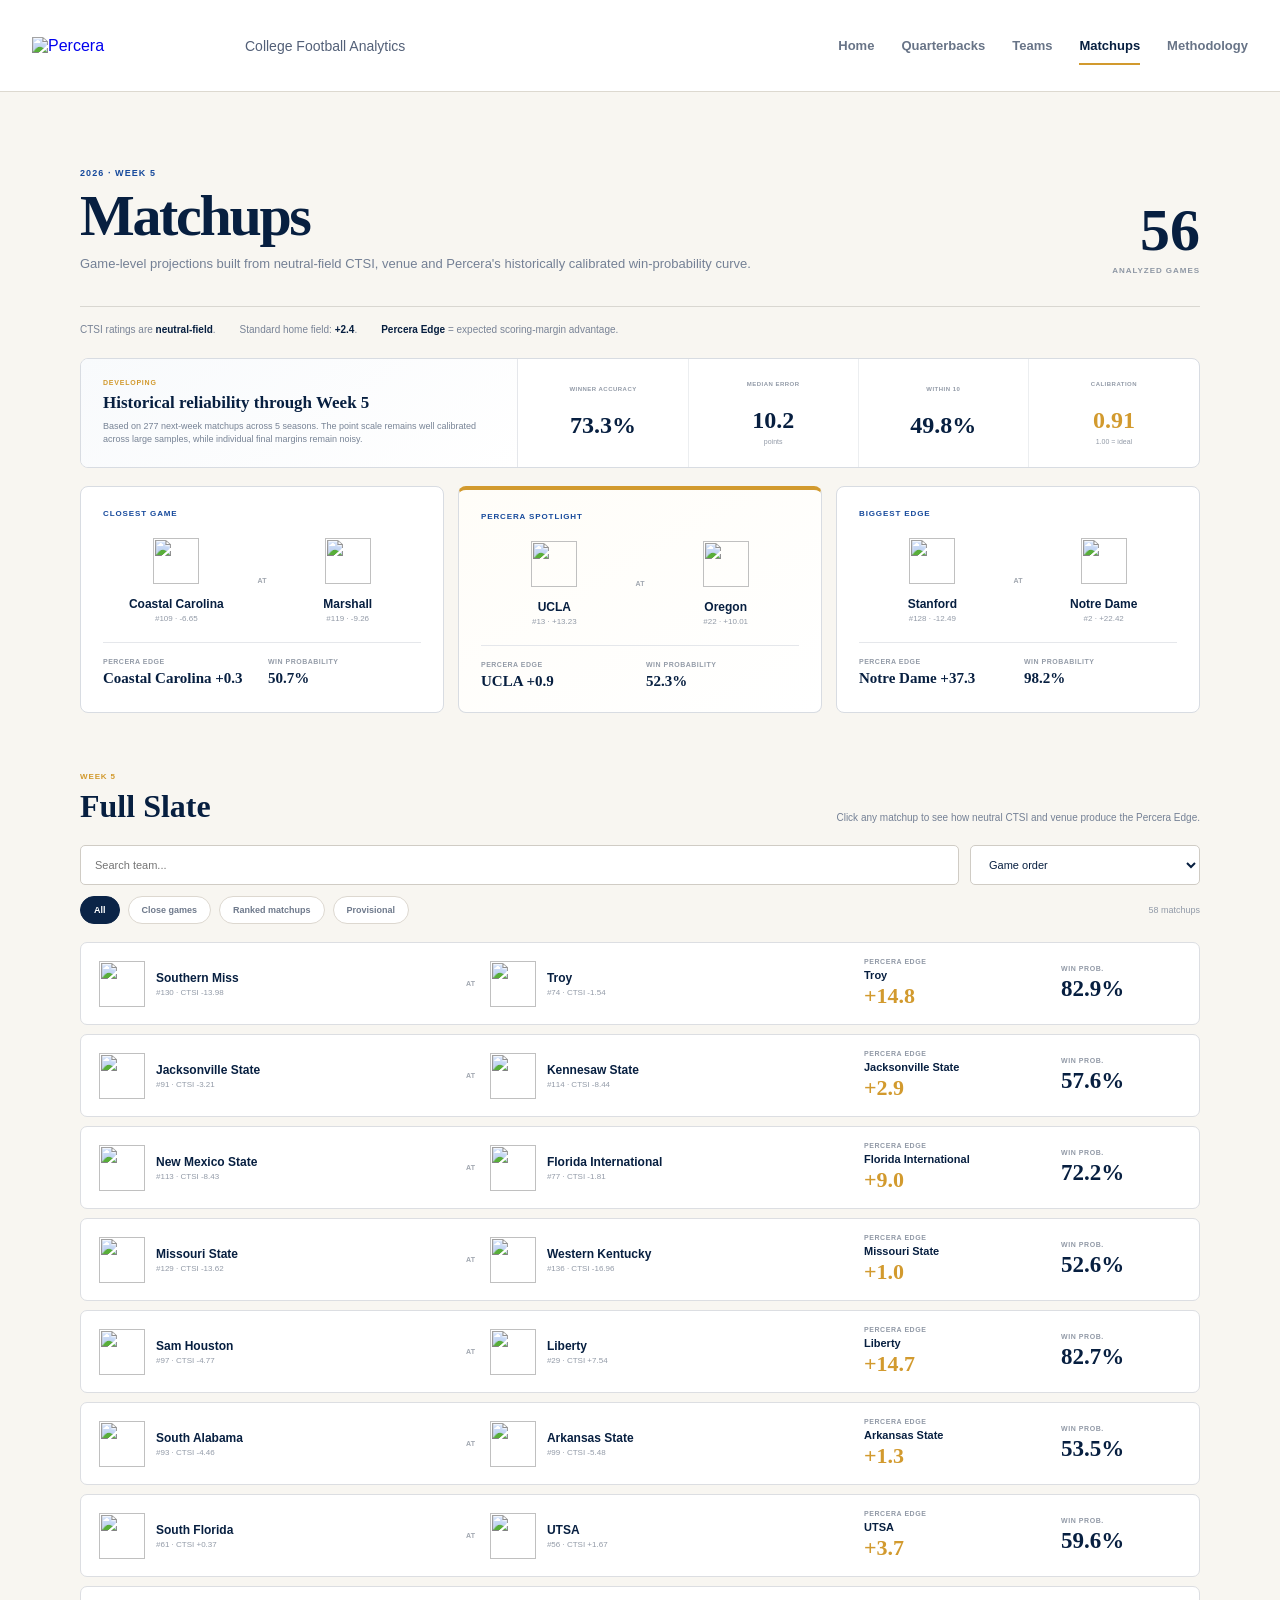
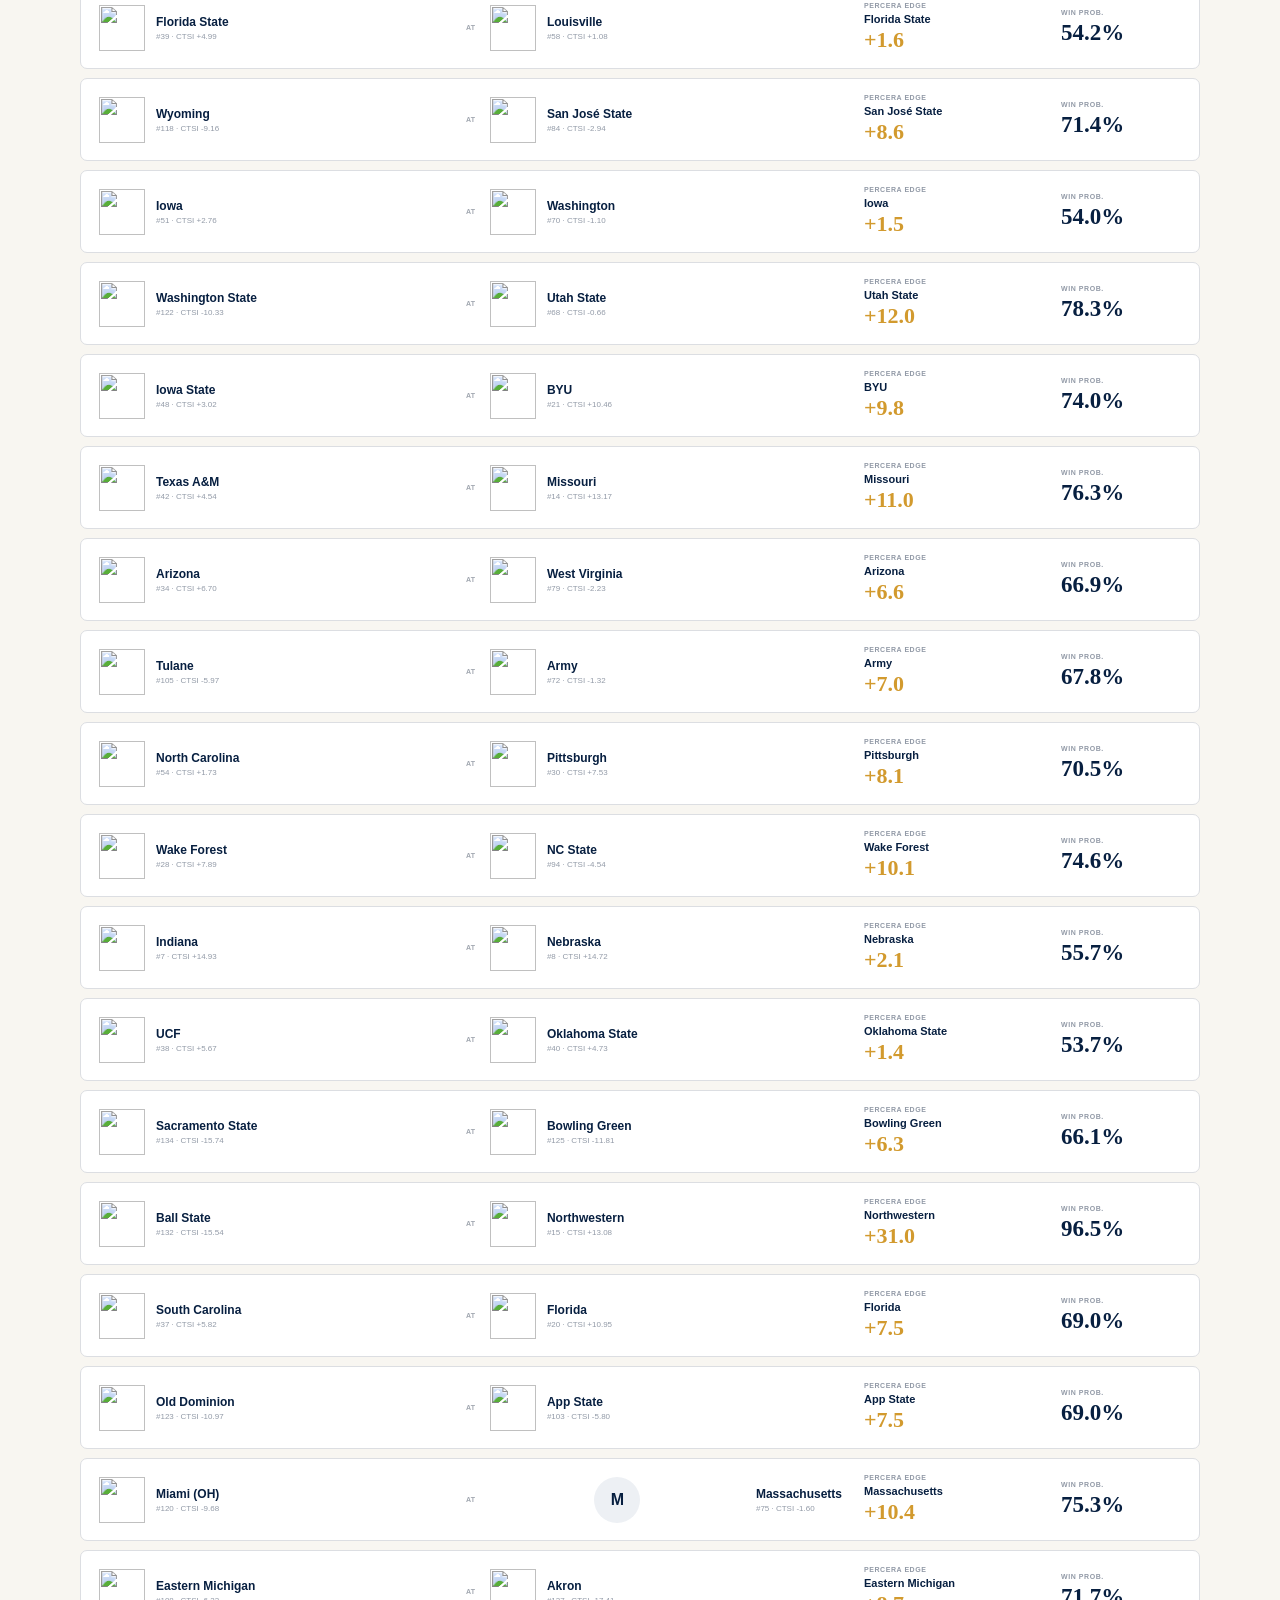
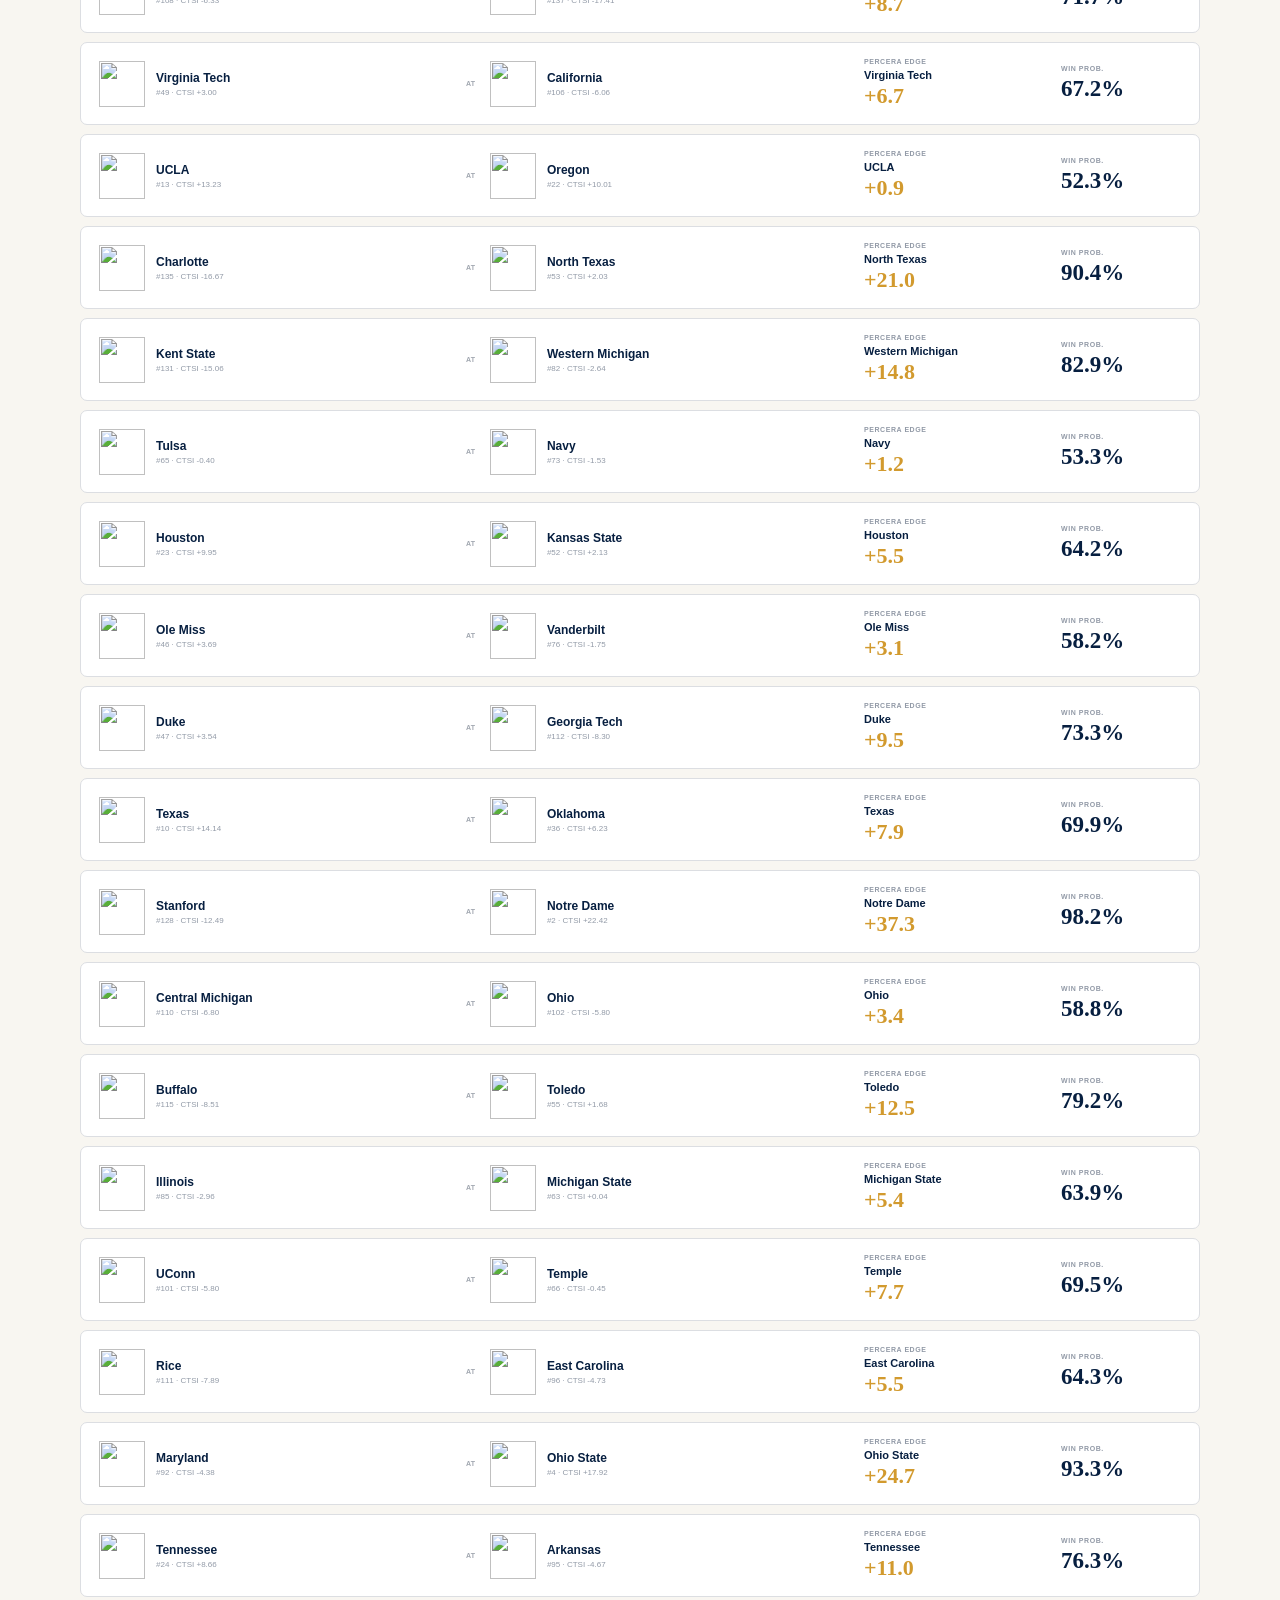
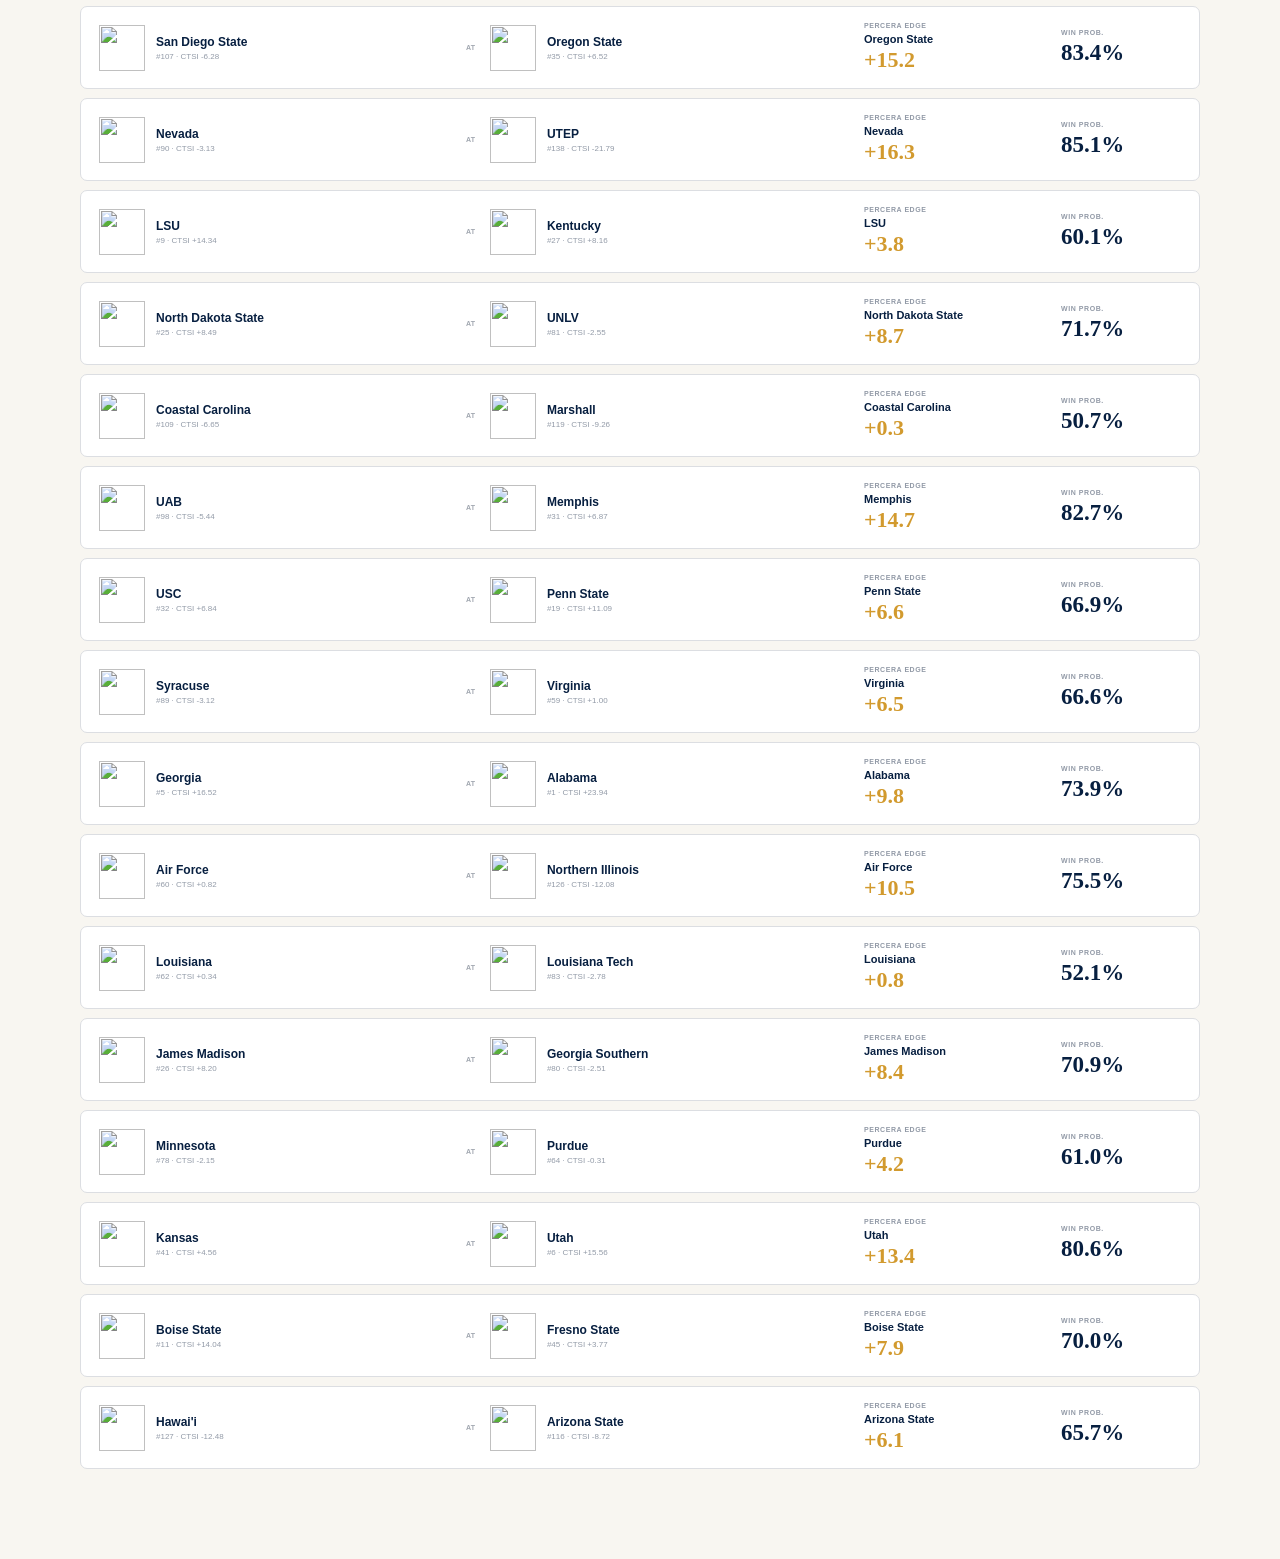
==== commit b53ce9be: "Week 5 Update" ====
--- a/matchups.html
+++ b/matchups.html
@@ -167,7 +167,7 @@
 <section class="reliability">
   <div class="rel-intro">
     <small>DEVELOPING</small>
-    <strong>Historical reliability through Week 4</strong>
+    <strong>Historical reliability through Week 5</strong>
     <p>Based on 277 next-week matchups across 5 seasons. The point scale remains well calibrated across large samples, while individual final margins remain noisy.</p>
   </div>
   <div class="rel-stat"><span>WINNER ACCURACY</span><strong>73.3%</strong></div>
@@ -212,7 +212,7 @@
 <script src="team_branding_2026.js?v=matchups-logo-resolver-v1"></script>
 
 <script>
-const DATA = {"season":2026,"week":5,"throughWeek":4,"homeFieldDisplay":2.4,"games":[{"gameId":401871049,"home":"New Mexico State","away":"Western Kentucky","homeLogo":"https://cdn.collegefootballdata.com/logos/500/166.png","awayLogo":"https://cdn.collegefootballdata.com/logos/500/98.png","homeRank":124,"awayRank":136,"homeRating":-10.258116029003624,"awayRating":-16.726130864691605,"neutral":false,"neutralGap":6.468014835687981,"venue":2.3509767051117696,"homeEdge":8.81899154079975,"favorite":"New Mexico State","edge":8.81899154079975,"probability":0.7192701690206158,"sample":"standard","start":"2026-10-02T00:00:00.000Z","homeGames":3,"awayGames":3,"sampleLabel":"ESTABLISHED","spotlightScore":19.91304347826087,"qualityPercentile":6.521739130434783,"closenessPercentile":40.0},{"gameId":401862786,"home":"Tulsa","away":"North Texas","homeLogo":"https://cdn.collegefootballdata.com/logos/500/202.png","awayLogo":"https://cdn.collegefootballdata.com/logos/500/249.png","homeRank":63,"awayRank":65,"homeRating":0.08413586934591613,"awayRating":-0.049977783433638436,"neutral":false,"neutralGap":0.13411365277955456,"venue":2.3509767051117696,"homeEdge":2.485090357891324,"favorite":"Tulsa","edge":2.485090357891324,"probability":0.5658942604135854,"sample":"standard","start":"2026-10-02T01:00:00.000Z","homeGames":3,"awayGames":3,"sampleLabel":"ESTABLISHED","spotlightScore":66.06324110671937,"qualityPercentile":54.34782608695653,"closenessPercentile":83.63636363636364},{"gameId":401871050,"home":"Delaware","away":"Liberty","homeLogo":"https://cdn.collegefootballdata.com/logos/500/48.png","awayLogo":"https://cdn.collegefootballdata.com/logos/500/2335.png","homeRank":114,"awayRank":20,"homeRating":-7.405195150892754,"awayRating":9.023379298291843,"neutral":false,"neutralGap":-16.428574449184598,"venue":2.3509767051117696,"homeEdge":-14.077597744072829,"favorite":"Liberty","edge":14.077597744072829,"probability":0.8178506580925041,"sample":"standard","start":"2026-10-02T23:00:00.000Z","homeGames":3,"awayGames":3,"sampleLabel":"ESTABLISHED","spotlightScore":39.30434782608695,"qualityPercentile":52.173913043478265,"closenessPercentile":19.999999999999996},{"gameId":401858245,"home":"Virginia Tech","away":"Pittsburgh","homeLogo":"https://cdn.collegefootballdata.com/logos/500/259.png","awayLogo":"https://cdn.collegefootballdata.com/logos/500/221.png","homeRank":40,"awayRank":31,"homeRating":4.543022514087253,"awayRating":6.851049212008165,"neutral":false,"neutralGap":-2.308026697920912,"venue":2.3509767051117696,"homeEdge":0.04295000719085751,"favorite":"Virginia Tech","edge":0.04295000719085751,"probability":0.5011455164187997,"sample":"standard","start":"2026-10-02T23:00:00.000Z","homeGames":3,"awayGames":3,"sampleLabel":"ESTABLISHED","spotlightScore":84.27272727272728,"qualityPercentile":75.0,"closenessPercentile":98.18181818181819},{"gameId":401858476,"home":"Northwestern","away":"Penn State","homeLogo":"https://cdn.collegefootballdata.com/logos/500/77.png","awayLogo":"https://cdn.collegefootballdata.com/logos/500/213.png","homeRank":25,"awayRank":14,"homeRating":8.71862049542645,"awayRating":12.002137976053817,"neutral":false,"neutralGap":-3.283517480627367,"venue":2.3509767051117696,"homeEdge":-0.9325407755155974,"favorite":"Penn State","edge":0.9325407755155974,"probability":0.5248512744493865,"sample":"early","start":"2026-10-03T00:00:00.000Z","homeGames":2,"awayGames":4,"sampleLabel":"EARLY","spotlightScore":89.04743083003952,"qualityPercentile":86.59420289855072,"closenessPercentile":92.72727272727272},{"gameId":401856819,"home":"Houston","away":"UCF","homeLogo":"https://cdn.collegefootballdata.com/logos/500/248.png","awayLogo":"https://cdn.collegefootballdata.com/logos/500/2116.png","homeRank":24,"awayRank":43,"homeRating":8.760293955715648,"awayRating":3.5883407051079965,"neutral":false,"neutralGap":5.171953250607651,"venue":2.3509767051117696,"homeEdge":7.522929955719421,"favorite":"Houston","edge":7.522929955719421,"probability":0.6905251156272106,"sample":"standard","start":"2026-10-03T16:00:00.000Z","homeGames":3,"awayGames":3,"sampleLabel":"ESTABLISHED","spotlightScore":66.9604743083004,"qualityPercentile":76.44927536231884,"closenessPercentile":52.727272727272734},{"gameId":401858246,"home":"SMU","away":"Boston College","homeLogo":"https://cdn.collegefootballdata.com/logos/500/2567.png","awayLogo":"https://cdn.collegefootballdata.com/logos/500/103.png","homeRank":68,"awayRank":105,"homeRating":-0.4680251241939933,"awayRating":-5.293870159240331,"neutral":false,"neutralGap":4.8258450350463375,"venue":2.3509767051117696,"homeEdge":7.176821740158108,"favorite":"SMU","edge":7.176821740158108,"probability":0.6825794188371773,"sample":"standard","start":"2026-10-03T16:00:00.000Z","homeGames":3,"awayGames":3,"sampleLabel":"ESTABLISHED","spotlightScore":46.098814229249015,"qualityPercentile":38.04347826086956,"closenessPercentile":58.18181818181818},{"gameId":401858252,"home":"UConn","away":"Syracuse","homeLogo":null,"awayLogo":"https://cdn.collegefootballdata.com/logos/500/183.png","homeRank":87,"awayRank":103,"homeRating":-3.0205264229024102,"awayRating":-5.187971360970008,"neutral":false,"neutralGap":2.1674449380675975,"venue":2.3509767051117696,"homeEdge":4.518421643179368,"favorite":"UConn","edge":4.518421643179368,"probability":0.6182301317569406,"sample":"early","start":"2026-10-03T16:00:00.000Z","homeGames":3,"awayGames":2,"sampleLabel":"EARLY","spotlightScore":49.67588932806325,"qualityPercentile":31.884057971014492,"closenessPercentile":76.36363636363637},{"gameId":401858250,"home":"North Carolina","away":"Notre Dame","homeLogo":"https://cdn.collegefootballdata.com/logos/500/153.png","awayLogo":"https://cdn.collegefootballdata.com/logos/500/87.png","homeRank":61,"awayRank":1,"homeRating":0.19630428399728048,"awayRating":22.26877203008576,"neutral":false,"neutralGap":-22.072467746088478,"venue":2.3509767051117696,"homeEdge":-19.72149104097671,"favorite":"Notre Dame","edge":19.72149104097671,"probability":0.8912879891241701,"sample":"early","start":"2026-10-03T16:00:00.000Z","homeGames":2,"awayGames":4,"sampleLabel":"EARLY","spotlightScore":49.865612648221344,"qualityPercentile":78.26086956521739,"closenessPercentile":7.272727272727275},{"gameId":401856822,"home":"Iowa State","away":"West Virginia","homeLogo":"https://cdn.collegefootballdata.com/logos/500/66.png","awayLogo":"https://cdn.collegefootballdata.com/logos/500/277.png","homeRank":35,"awayRank":62,"homeRating":5.5688140411249885,"awayRating":0.11922671829139272,"neutral":false,"neutralGap":5.449587322833596,"venue":2.3509767051117696,"homeEdge":7.800564027945365,"favorite":"Iowa State","edge":7.800564027945365,"probability":0.6968187425908433,"sample":"standard","start":"2026-10-03T16:00:00.000Z","homeGames":3,"awayGames":3,"sampleLabel":"ESTABLISHED","spotlightScore":58.98418972332016,"qualityPercentile":65.57971014492755,"closenessPercentile":49.09090909090909},{"gameId":401856807,"home":"Kansas","away":"Middle Tennessee","homeLogo":"https://cdn.collegefootballdata.com/logos/500/2305.png","awayLogo":"https://cdn.collegefootballdata.com/logos/500/2393.png","homeRank":102,"awayRank":71,"homeRating":-4.989475023816352,"awayRating":-0.8234989611405753,"neutral":false,"neutralGap":-4.165976062675777,"venue":2.3509767051117696,"homeEdge":-1.8149993575640075,"favorite":"Middle Tennessee","edge":1.8149993575640075,"probability":0.5482571150161564,"sample":"early","start":"2026-10-03T16:00:00.000Z","homeGames":2,"awayGames":3,"sampleLabel":"EARLY","spotlightScore":59.18972332015811,"qualityPercentile":38.04347826086957,"closenessPercentile":90.9090909090909},{"gameId":401856707,"home":"Mississippi State","away":"Alabama","homeLogo":"https://cdn.collegefootballdata.com/logos/500/344.png","awayLogo":"https://cdn.collegefootballdata.com/logos/500/333.png","homeRank":7,"awayRank":3,"homeRating":15.334906412895656,"awayRating":17.33751655311886,"neutral":false,"neutralGap":-2.0026101402232044,"venue":2.3509767051117696,"homeEdge":0.3483665648885652,"favorite":"Mississippi State","edge":0.3483665648885652,"probability":0.5092902054541436,"sample":"standard","start":"2026-10-03T16:00:00.000Z","homeGames":4,"awayGames":4,"sampleLabel":"ESTABLISHED","spotlightScore":96.80632411067194,"qualityPercentile":97.10144927536233,"closenessPercentile":96.36363636363636},{"gameId":401862791,"home":"Air Force","away":"Navy","homeLogo":"https://cdn.collegefootballdata.com/logos/500/2005.png","awayLogo":"https://cdn.collegefootballdata.com/logos/500/2426.png","homeRank":41,"awayRank":79,"homeRating":4.239639724537675,"awayRating":-1.9576165036481044,"neutral":false,"neutralGap":6.197256228185779,"venue":2.3509767051117696,"homeEdge":8.548232933297548,"favorite":"Air Force","edge":8.548232933297548,"probability":0.7134008085273154,"sample":"early","start":"2026-10-03T16:00:00.000Z","homeGames":2,"awayGames":2,"sampleLabel":"EARLY","spotlightScore":52.5296442687747,"qualityPercentile":57.2463768115942,"closenessPercentile":45.45454545454546},{"gameId":401858474,"home":"Minnesota","away":"Michigan","homeLogo":"https://cdn.collegefootballdata.com/logos/500/135.png","awayLogo":"https://cdn.collegefootballdata.com/logos/500/130.png","homeRank":82,"awayRank":46,"homeRating":-2.5391720046431057,"awayRating":2.7827717420037055,"neutral":false,"neutralGap":-5.321943746646811,"venue":2.3509767051117696,"homeEdge":-2.9709670415350415,"favorite":"Michigan","edge":2.9709670415350415,"probability":0.5785818155149242,"sample":"standard","start":"2026-10-03T16:00:00.000Z","homeGames":3,"awayGames":4,"sampleLabel":"ESTABLISHED","spotlightScore":65.33596837944664,"qualityPercentile":54.34782608695652,"closenessPercentile":81.81818181818181},{"gameId":401858251,"home":"Wake Forest","away":"Stanford","homeLogo":"https://cdn.collegefootballdata.com/logos/500/154.png","awayLogo":"https://cdn.collegefootballdata.com/logos/500/24.png","homeRank":44,"awayRank":122,"homeRating":3.4576372887299485,"awayRating":-9.313667725242022,"neutral":false,"neutralGap":12.77130501397197,"venue":2.3509767051117696,"homeEdge":15.12228171908374,"favorite":"Wake Forest","edge":15.12228171908374,"probability":0.8338695686054365,"sample":"standard","start":"2026-10-03T16:00:00.000Z","homeGames":4,"awayGames":4,"sampleLabel":"ESTABLISHED","spotlightScore":31.62055335968379,"qualityPercentile":40.57971014492753,"closenessPercentile":18.181818181818176},{"gameId":401858479,"home":"Wisconsin","away":"Michigan State","homeLogo":"https://cdn.collegefootballdata.com/logos/500/275.png","awayLogo":"https://cdn.collegefootballdata.com/logos/500/127.png","homeRank":22,"awayRank":55,"homeRating":8.968828664334161,"awayRating":1.7193213340950704,"neutral":false,"neutralGap":7.249507330239091,"venue":2.3509767051117696,"homeEdge":9.60048403535086,"favorite":"Wisconsin","edge":9.60048403535086,"probability":0.7357931957154267,"sample":"standard","start":"2026-10-03T16:30:00.000Z","homeGames":3,"awayGames":4,"sampleLabel":"ESTABLISHED","spotlightScore":58.24110671936759,"qualityPercentile":72.82608695652175,"closenessPercentile":36.36363636363637},{"gameId":401856705,"home":"Georgia","away":"Vanderbilt","homeLogo":"https://cdn.collegefootballdata.com/logos/500/61.png","awayLogo":"https://cdn.collegefootballdata.com/logos/500/238.png","homeRank":6,"awayRank":76,"homeRating":15.402368970514043,"awayRating":-1.4016552883964755,"neutral":false,"neutralGap":16.80402425891052,"venue":2.3509767051117696,"homeEdge":19.15500096402229,"favorite":"Georgia","edge":19.15500096402229,"probability":0.8852922217253847,"sample":"standard","start":"2026-10-03T16:45:00.000Z","homeGames":3,"awayGames":3,"sampleLabel":"ESTABLISHED","spotlightScore":46.245059288537554,"qualityPercentile":71.01449275362319,"closenessPercentile":9.090909090909093},{"gameId":401866432,"home":"Buffalo","away":"Western Michigan","homeLogo":"https://cdn.collegefootballdata.com/logos/500/2084.png","awayLogo":"https://cdn.collegefootballdata.com/logos/500/2711.png","homeRank":113,"awayRank":85,"homeRating":-7.161471449804228,"awayRating":-2.7734673702540005,"neutral":false,"neutralGap":-4.388004079550228,"venue":2.3509767051117696,"homeEdge":-2.0370273744384586,"favorite":"Western Michigan","edge":2.0370273744384586,"probability":0.5541166855227244,"sample":"early","start":"2026-10-03T17:00:00.000Z","homeGames":2,"awayGames":3,"sampleLabel":"EARLY","spotlightScore":52.300395256917,"qualityPercentile":28.985507246376812,"closenessPercentile":87.27272727272728},{"gameId":401866431,"home":"Ball State","away":"Toledo","homeLogo":"https://cdn.collegefootballdata.com/logos/500/2050.png","awayLogo":"https://cdn.collegefootballdata.com/logos/500/2649.png","homeRank":134,"awayRank":51,"homeRating":-15.608785710758536,"awayRating":2.053548100593212,"neutral":false,"neutralGap":-17.662333811351747,"venue":2.3509767051117696,"homeEdge":-15.311357106239978,"favorite":"Toledo","edge":15.311357106239978,"probability":0.8366451344258505,"sample":"standard","start":"2026-10-03T18:00:00.000Z","homeGames":3,"awayGames":3,"sampleLabel":"ESTABLISHED","spotlightScore":26.762845849802375,"qualityPercentile":33.69565217391304,"closenessPercentile":16.36363636363637},{"gameId":401866477,"home":"Miami (OH)","away":"Bowling Green","homeLogo":"https://cdn.collegefootballdata.com/logos/500/193.png","awayLogo":"https://cdn.collegefootballdata.com/logos/500/189.png","homeRank":107,"awayRank":131,"homeRating":-5.547729398410331,"awayRating":-13.901086021472928,"neutral":false,"neutralGap":8.353356623062597,"venue":2.3509767051117696,"homeEdge":10.704333328174366,"favorite":"Miami (OH)","edge":10.704333328174366,"probability":0.758042962203296,"sample":"standard","start":"2026-10-03T19:30:00.000Z","homeGames":3,"awayGames":3,"sampleLabel":"ESTABLISHED","spotlightScore":21.786561264822133,"qualityPercentile":14.492753623188406,"closenessPercentile":32.72727272727273},{"gameId":401858253,"home":"Florida State","away":"Virginia","homeLogo":"https://cdn.collegefootballdata.com/logos/500/52.png","awayLogo":"https://cdn.collegefootballdata.com/logos/500/258.png","homeRank":75,"awayRank":32,"homeRating":-1.2364033787206352,"awayRating":6.40097337387023,"neutral":false,"neutralGap":-7.637376752590866,"venue":2.3509767051117696,"homeEdge":-5.286400047479097,"favorite":"Virginia","edge":5.286400047479097,"probability":0.6373714789158095,"sample":"standard","start":"2026-10-03T19:30:00.000Z","homeGames":3,"awayGames":3,"sampleLabel":"ESTABLISHED","spotlightScore":65.53754940711462,"qualityPercentile":61.95652173913044,"closenessPercentile":70.9090909090909},{"gameId":401858473,"home":"Iowa","away":"Ohio State","homeLogo":"https://cdn.collegefootballdata.com/logos/500/2294.png","awayLogo":"https://cdn.collegefootballdata.com/logos/500/194.png","homeRank":36,"awayRank":4,"homeRating":5.186992778400887,"awayRating":16.159321939177467,"neutral":false,"neutralGap":-10.97232916077658,"venue":2.3509767051117696,"homeEdge":-8.62135245566481,"favorite":"Ohio State","edge":8.62135245566481,"probability":0.7149930765668875,"sample":"standard","start":"2026-10-03T19:30:00.000Z","homeGames":3,"awayGames":4,"sampleLabel":"ESTABLISHED","spotlightScore":69.19367588932806,"qualityPercentile":86.231884057971,"closenessPercentile":43.63636363636364},{"gameId":401866434,"home":"Kent State","away":"Ohio","homeLogo":"https://cdn.collegefootballdata.com/logos/500/2309.png","awayLogo":"https://cdn.collegefootballdata.com/logos/500/195.png","homeRank":135,"awayRank":98,"homeRating":-16.116290356183825,"awayRating":-4.609075906942596,"neutral":false,"neutralGap":-11.507214449241228,"venue":2.3509767051117696,"homeEdge":-9.15623774412946,"favorite":"Ohio","edge":9.15623774412946,"probability":0.7264773810669815,"sample":"standard","start":"2026-10-03T19:30:00.000Z","homeGames":3,"awayGames":3,"sampleLabel":"ESTABLISHED","spotlightScore":25.05533596837945,"qualityPercentile":16.304347826086957,"closenessPercentile":38.18181818181819},{"gameId":401856710,"home":"Tennessee","away":"Auburn","homeLogo":"https://cdn.collegefootballdata.com/logos/500/2633.png","awayLogo":"https://cdn.collegefootballdata.com/logos/500/2.png","homeRank":27,"awayRank":45,"homeRating":8.274987413792198,"awayRating":3.3550647051776696,"neutral":false,"neutralGap":4.9199227086145285,"venue":2.3509767051117696,"homeEdge":7.270899413726298,"favorite":"Tennessee","edge":7.270899413726298,"probability":0.6847499944874169,"sample":"standard","start":"2026-10-03T19:30:00.000Z","homeGames":3,"awayGames":4,"sampleLabel":"ESTABLISHED","spotlightScore":67.32806324110673,"qualityPercentile":74.6376811594203,"closenessPercentile":56.363636363636374},{"gameId":401856708,"home":"Missouri","away":"Florida","homeLogo":"https://cdn.collegefootballdata.com/logos/500/142.png","awayLogo":"https://cdn.collegefootballdata.com/logos/500/57.png","homeRank":30,"awayRank":8,"homeRating":7.653700939991046,"awayRating":15.180585269041739,"neutral":false,"neutralGap":-7.526884329050693,"venue":2.3509767051117696,"homeEdge":-5.175907623938924,"favorite":"Florida","edge":5.175907623938924,"probability":0.6346425972733545,"sample":"standard","start":"2026-10-03T19:30:00.000Z","homeGames":3,"awayGames":3,"sampleLabel":"ESTABLISHED","spotlightScore":81.26482213438734,"qualityPercentile":86.95652173913044,"closenessPercentile":72.72727272727273},{"gameId":401866430,"home":"Central Michigan","away":"Akron","homeLogo":"https://cdn.collegefootballdata.com/logos/500/2117.png","awayLogo":"https://cdn.collegefootballdata.com/logos/500/2006.png","homeRank":119,"awayRank":137,"homeRating":-8.212211788292066,"awayRating":-17.67574268607635,"neutral":false,"neutralGap":9.463530897784285,"venue":2.3509767051117696,"homeEdge":11.814507602896054,"favorite":"Central Michigan","edge":11.814507602896054,"probability":0.7790979848674312,"sample":"standard","start":"2026-10-03T19:30:00.000Z","homeGames":3,"awayGames":3,"sampleLabel":"ESTABLISHED","spotlightScore":17.14624505928854,"qualityPercentile":7.971014492753623,"closenessPercentile":30.909090909090907},{"gameId":401866433,"home":"Massachusetts","away":"Eastern Michigan","homeLogo":"https://cdn.collegefootballdata.com/logos/500/113.png","awayLogo":"https://cdn.collegefootballdata.com/logos/500/2199.png","homeRank":19,"awayRank":128,"homeRating":9.406319496820124,"awayRating":-12.771351155701264,"neutral":false,"neutralGap":22.17767065252139,"venue":2.3509767051117696,"homeEdge":24.528647357633158,"favorite":"Massachusetts","edge":24.528647357633158,"probability":0.931935728942641,"sample":"early","start":"2026-10-03T19:30:00.000Z","homeGames":2,"awayGames":4,"sampleLabel":"EARLY","spotlightScore":29.205533596837945,"qualityPercentile":47.46376811594203,"closenessPercentile":1.8181818181818188},{"gameId":401864515,"home":"North Dakota State","away":"Wyoming","homeLogo":"https://cdn.collegefootballdata.com/logos/500/2449.png","awayLogo":"https://cdn.collegefootballdata.com/logos/500/2751.png","homeRank":21,"awayRank":112,"homeRating":9.011674943168702,"awayRating":-7.04843541589014,"neutral":false,"neutralGap":16.06011035905884,"venue":2.3509767051117696,"homeEdge":18.41108706417061,"favorite":"North Dakota State","edge":18.41108706417061,"probability":0.8769831372135338,"sample":"standard","start":"2026-10-03T19:30:00.000Z","homeGames":3,"awayGames":3,"sampleLabel":"ESTABLISHED","spotlightScore":35.88537549407115,"qualityPercentile":52.53623188405797,"closenessPercentile":10.909090909090914},{"gameId":401858247,"home":"UNLV","away":"California","homeLogo":"https://cdn.collegefootballdata.com/logos/500/2439.png","awayLogo":"https://cdn.collegefootballdata.com/logos/500/25.png","homeRank":89,"awayRank":111,"homeRating":-3.5211834703690257,"awayRating":-6.688252480746749,"neutral":false,"neutralGap":3.1670690103777237,"venue":2.3509767051117696,"homeEdge":5.518045715489493,"favorite":"UNLV","edge":5.518045715489493,"probability":0.6430637254918955,"sample":"standard","start":"2026-10-03T19:30:00.000Z","homeGames":4,"awayGames":3,"sampleLabel":"ESTABLISHED","spotlightScore":43.13833992094862,"qualityPercentile":28.26086956521739,"closenessPercentile":65.45454545454545},{"gameId":401858248,"home":"NC State","away":"Louisville","homeLogo":"https://cdn.collegefootballdata.com/logos/500/152.png","awayLogo":"https://cdn.collegefootballdata.com/logos/500/97.png","homeRank":93,"awayRank":57,"homeRating":-4.013242308297906,"awayRating":1.4037369700782976,"neutral":false,"neutralGap":-5.416979278376203,"venue":2.3509767051117696,"homeEdge":-3.066002573264434,"favorite":"Louisville","edge":3.066002573264434,"probability":0.5810519084741471,"sample":"standard","start":"2026-10-03T19:30:00.000Z","homeGames":3,"awayGames":3,"sampleLabel":"ESTABLISHED","spotlightScore":59.826086956521735,"qualityPercentile":46.37681159420289,"closenessPercentile":80.0},{"gameId":401862787,"home":"Charlotte","away":"Memphis","homeLogo":"https://cdn.collegefootballdata.com/logos/500/2429.png","awayLogo":"https://cdn.collegefootballdata.com/logos/500/235.png","homeRank":125,"awayRank":52,"homeRating":-10.962631799886115,"awayRating":2.002495047932566,"neutral":false,"neutralGap":-12.96512684781868,"venue":2.3509767051117696,"homeEdge":-10.614150142706912,"favorite":"Memphis","edge":10.614150142706912,"probability":0.756273942521445,"sample":"standard","start":"2026-10-03T19:30:00.000Z","homeGames":3,"awayGames":3,"sampleLabel":"ESTABLISHED","spotlightScore":35.77470355731225,"qualityPercentile":36.594202898550726,"closenessPercentile":34.54545454545455},{"gameId":401869956,"home":"Georgia State","away":"Old Dominion","homeLogo":"https://cdn.collegefootballdata.com/logos/500/2247.png","awayLogo":"https://cdn.collegefootballdata.com/logos/500/295.png","homeRank":58,"awayRank":121,"homeRating":1.3501698709400756,"awayRating":-8.29681211696996,"neutral":false,"neutralGap":9.646981987910035,"venue":2.3509767051117696,"homeEdge":11.997958693021804,"favorite":"Georgia State","edge":11.997958693021804,"probability":0.7824478807151031,"sample":"standard","start":"2026-10-03T19:30:00.000Z","homeGames":3,"awayGames":3,"sampleLabel":"ESTABLISHED","spotlightScore":33.15810276679842,"qualityPercentile":35.869565217391305,"closenessPercentile":29.09090909090909},{"gameId":401869962,"home":"James Madison","away":"Marshall","homeLogo":"https://cdn.collegefootballdata.com/logos/500/256.png","awayLogo":"https://cdn.collegefootballdata.com/logos/500/276.png","homeRank":17,"awayRank":117,"homeRating":10.17309886738062,"awayRating":-7.844205972940693,"neutral":false,"neutralGap":18.017304840321312,"venue":2.3509767051117696,"homeEdge":20.36828154543308,"favorite":"James Madison","edge":20.36828154543308,"probability":0.8977955762050146,"sample":"standard","start":"2026-10-03T19:45:00.000Z","homeGames":3,"awayGames":3,"sampleLabel":"ESTABLISHED","spotlightScore":33.48616600790514,"qualityPercentile":52.173913043478265,"closenessPercentile":5.454545454545457},{"gameId":401858475,"home":"Nebraska","away":"Maryland","homeLogo":"https://cdn.collegefootballdata.com/logos/500/158.png","awayLogo":"https://cdn.collegefootballdata.com/logos/500/120.png","homeRank":9,"awayRank":94,"homeRating":14.703847909337314,"awayRating":-4.031475661662725,"neutral":false,"neutralGap":18.735323571000038,"venue":2.3509767051117696,"homeEdge":21.086300276111807,"favorite":"Nebraska","edge":21.086300276111807,"probability":0.9046133052980964,"sample":"standard","start":"2026-10-03T20:00:00.000Z","homeGames":3,"awayGames":3,"sampleLabel":"ESTABLISHED","spotlightScore":39.49802371541502,"qualityPercentile":63.40579710144928,"closenessPercentile":3.6363636363636376},{"gameId":401864514,"home":"New Mexico","away":"UTEP","homeLogo":"https://cdn.collegefootballdata.com/logos/500/167.png","awayLogo":"https://cdn.collegefootballdata.com/logos/500/2638.png","homeRank":23,"awayRank":138,"homeRating":8.889882346567635,"awayRating":-20.115217124976557,"neutral":false,"neutralGap":29.00509947154419,"venue":2.3509767051117696,"homeEdge":31.35607617665596,"favorite":"New Mexico","edge":31.35607617665596,"probability":0.9659469091771901,"sample":"standard","start":"2026-10-03T20:00:00.000Z","homeGames":3,"awayGames":3,"sampleLabel":"ESTABLISHED"},{"gameId":401856709,"home":"South Carolina","away":"Kentucky","homeLogo":"https://cdn.collegefootballdata.com/logos/500/2579.png","awayLogo":"https://cdn.collegefootballdata.com/logos/500/96.png","homeRank":33,"awayRank":38,"homeRating":6.19672493144724,"awayRating":4.916734998008577,"neutral":false,"neutralGap":1.2799899334386629,"venue":2.3509767051117696,"homeEdge":3.6309666385504324,"favorite":"South Carolina","edge":3.6309666385504324,"probability":0.5956483684800247,"sample":"standard","start":"2026-10-03T20:15:00.000Z","homeGames":3,"awayGames":3,"sampleLabel":"ESTABLISHED","spotlightScore":76.27272727272728,"qualityPercentile":75.0,"closenessPercentile":78.18181818181819},{"gameId":401858472,"home":"Illinois","away":"Purdue","homeLogo":"https://cdn.collegefootballdata.com/logos/500/356.png","awayLogo":"https://cdn.collegefootballdata.com/logos/500/2509.png","homeRank":72,"awayRank":91,"homeRating":-0.9206525116308064,"awayRating":-3.906290104025118,"neutral":false,"neutralGap":2.985637592394312,"venue":2.3509767051117696,"homeEdge":5.336614297506081,"favorite":"Illinois","edge":5.336614297506081,"probability":0.6386087357849233,"sample":"standard","start":"2026-10-03T20:15:00.000Z","homeGames":3,"awayGames":3,"sampleLabel":"ESTABLISHED","spotlightScore":52.63636363636364,"qualityPercentile":41.666666666666664,"closenessPercentile":69.0909090909091},{"gameId":401860899,"home":"Colorado State","away":"Oregon State","homeLogo":"https://cdn.collegefootballdata.com/logos/500/36.png","awayLogo":"https://cdn.collegefootballdata.com/logos/500/204.png","homeRank":74,"awayRank":53,"homeRating":-1.1006948602434594,"awayRating":1.8550357015197103,"neutral":false,"neutralGap":-2.9557305617631697,"venue":2.3509767051117696,"homeEdge":-0.6047538566514001,"favorite":"Oregon State","edge":0.6047538566514001,"probability":0.5161237803924922,"sample":"standard","start":"2026-10-03T22:00:00.000Z","homeGames":3,"awayGames":3,"sampleLabel":"ESTABLISHED","spotlightScore":70.64426877470356,"qualityPercentile":54.710144927536234,"closenessPercentile":94.54545454545455},{"gameId":401871089,"home":"South Alabama","away":"UL Monroe","homeLogo":"https://cdn.collegefootballdata.com/logos/500/6.png","awayLogo":"https://cdn.collegefootballdata.com/logos/500/2433.png","homeRank":97,"awayRank":132,"homeRating":-4.570997888837669,"awayRating":-15.009904299319338,"neutral":false,"neutralGap":10.438906410481668,"venue":2.3509767051117696,"homeEdge":12.789883115593437,"favorite":"South Alabama","edge":12.789883115593437,"probability":0.7964859489171087,"sample":"standard","start":"2026-10-03T23:00:00.000Z","homeGames":3,"awayGames":3,"sampleLabel":"ESTABLISHED","spotlightScore":21.56126482213439,"qualityPercentile":17.7536231884058,"closenessPercentile":27.27272727272727},{"gameId":401869942,"home":"Coastal Carolina","away":"Georgia Southern","homeLogo":"https://cdn.collegefootballdata.com/logos/500/324.png","awayLogo":"https://cdn.collegefootballdata.com/logos/500/290.png","homeRank":90,"awayRank":88,"homeRating":-3.7589035146939613,"awayRating":-3.251944484894467,"neutral":false,"neutralGap":-0.5069590297994941,"venue":2.3509767051117696,"homeEdge":1.8440176753122755,"favorite":"Coastal Carolina","edge":1.8440176753122755,"probability":0.5490237372933877,"sample":"standard","start":"2026-10-03T23:00:00.000Z","homeGames":3,"awayGames":3,"sampleLabel":"ESTABLISHED","spotlightScore":57.37549407114625,"qualityPercentile":36.231884057971016,"closenessPercentile":89.0909090909091},{"gameId":401862788,"home":"Rice","away":"UTSA","homeLogo":"https://cdn.collegefootballdata.com/logos/500/242.png","awayLogo":"https://cdn.collegefootballdata.com/logos/500/2636.png","homeRank":120,"awayRank":49,"homeRating":-8.247898085548108,"awayRating":2.5649280704724466,"neutral":false,"neutralGap":-10.812826156020556,"venue":2.3509767051117696,"homeEdge":-8.461849450908787,"favorite":"UTSA","edge":8.461849450908787,"probability":0.7115128608324122,"sample":"standard","start":"2026-10-03T23:00:00.000Z","homeGames":3,"awayGames":3,"sampleLabel":"ESTABLISHED","spotlightScore":42.60474308300395,"qualityPercentile":39.492753623188406,"closenessPercentile":47.27272727272728},{"gameId":401856818,"home":"TCU","away":"BYU","homeLogo":"https://cdn.collegefootballdata.com/logos/500/2628.png","awayLogo":"https://cdn.collegefootballdata.com/logos/500/252.png","homeRank":56,"awayRank":15,"homeRating":1.6434936424018918,"awayRating":10.826953780345372,"neutral":false,"neutralGap":-9.18346013794348,"venue":2.3509767051117696,"homeEdge":-6.832483432831712,"favorite":"BYU","edge":6.832483432831712,"probability":0.674567326381255,"sample":"early","start":"2026-10-03T23:00:00.000Z","homeGames":3,"awayGames":2,"sampleLabel":"EARLY","spotlightScore":69.0,"qualityPercentile":75.0,"closenessPercentile":60.0},{"gameId":401856711,"home":"Texas A&M","away":"Arkansas","homeLogo":"https://cdn.collegefootballdata.com/logos/500/245.png","awayLogo":"https://cdn.collegefootballdata.com/logos/500/8.png","homeRank":54,"awayRank":80,"homeRating":1.7611055208784554,"awayRating":-2.038841386296059,"neutral":false,"neutralGap":3.7999469071745144,"venue":2.3509767051117696,"homeEdge":6.1509236122862845,"favorite":"Texas A&M","edge":6.1509236122862845,"probability":0.6584072530756387,"sample":"standard","start":"2026-10-03T23:00:00.000Z","homeGames":4,"awayGames":3,"sampleLabel":"ESTABLISHED","spotlightScore":56.75889328063241,"qualityPercentile":52.17391304347826,"closenessPercentile":63.63636363636363},{"gameId":401856821,"home":"Colorado","away":"Texas Tech","homeLogo":"https://cdn.collegefootballdata.com/logos/500/38.png","awayLogo":"https://cdn.collegefootballdata.com/logos/500/2641.png","homeRank":84,"awayRank":26,"homeRating":-2.6876543691052683,"awayRating":8.45534557307009,"neutral":false,"neutralGap":-11.142999942175358,"venue":2.3509767051117696,"homeEdge":-8.792023237063589,"favorite":"Texas Tech","edge":8.792023237063589,"probability":0.7186888603007895,"sample":"standard","start":"2026-10-03T23:30:00.000Z","homeGames":3,"awayGames":3,"sampleLabel":"ESTABLISHED","spotlightScore":53.2490118577075,"qualityPercentile":60.8695652173913,"closenessPercentile":41.81818181818182},{"gameId":401858478,"home":"USC","away":"Washington","homeLogo":"https://cdn.collegefootballdata.com/logos/500/30.png","awayLogo":"https://cdn.collegefootballdata.com/logos/500/264.png","homeRank":28,"awayRank":83,"homeRating":7.967262889572961,"awayRating":-2.5982490356545487,"neutral":false,"neutralGap":10.56551192522751,"venue":2.3509767051117696,"homeEdge":12.916488630339279,"favorite":"USC","edge":12.916488630339279,"probability":0.7986665775259192,"sample":"standard","start":"2026-10-03T23:30:00.000Z","homeGames":5,"awayGames":3,"sampleLabel":"ESTABLISHED","spotlightScore":46.48616600790513,"qualityPercentile":60.507246376811594,"closenessPercentile":25.454545454545453},{"gameId":401862792,"home":"South Florida","away":"Temple","homeLogo":"https://cdn.collegefootballdata.com/logos/500/58.png","awayLogo":"https://cdn.collegefootballdata.com/logos/500/218.png","homeRank":47,"awayRank":81,"homeRating":2.6722426375988033,"awayRating":-2.3468833153100497,"neutral":false,"neutralGap":5.019125952908853,"venue":2.3509767051117696,"homeEdge":7.370102658020622,"favorite":"South Florida","edge":7.370102658020622,"probability":0.6870301237063229,"sample":"standard","start":"2026-10-03T23:30:00.000Z","homeGames":3,"awayGames":3,"sampleLabel":"ESTABLISHED","spotlightScore":54.42687747035572,"qualityPercentile":54.347826086956516,"closenessPercentile":54.54545454545454},{"gameId":401860898,"home":"Boise State","away":"Utah State","homeLogo":"https://cdn.collegefootballdata.com/logos/500/68.png","awayLogo":"https://cdn.collegefootballdata.com/logos/500/328.png","homeRank":13,"awayRank":73,"homeRating":12.761793320685467,"awayRating":-0.9908252779316137,"neutral":false,"neutralGap":13.75261859861708,"venue":2.3509767051117696,"homeEdge":16.10359530372885,"favorite":"Boise State","edge":16.10359530372885,"probability":0.847870287619694,"sample":"standard","start":"2026-10-03T23:30:00.000Z","homeGames":3,"awayGames":3,"sampleLabel":"ESTABLISHED","spotlightScore":46.830039525691696,"qualityPercentile":69.56521739130434,"closenessPercentile":12.727272727272732},{"gameId":401858249,"home":"Clemson","away":"Miami","homeLogo":"https://cdn.collegefootballdata.com/logos/500/228.png","awayLogo":"https://cdn.collegefootballdata.com/logos/500/2390.png","homeRank":64,"awayRank":2,"homeRating":0.02926889706937754,"awayRating":18.067046161894545,"neutral":false,"neutralGap":-18.037777264825166,"venue":2.3509767051117696,"homeEdge":-15.686800559713397,"favorite":"Miami","edge":15.686800559713397,"probability":0.8420457415960035,"sample":"standard","start":"2026-10-03T23:30:00.000Z","homeGames":4,"awayGames":3,"sampleLabel":"ESTABLISHED","spotlightScore":51.905138339920946,"qualityPercentile":76.81159420289855,"closenessPercentile":14.54545454545455},{"gameId":401869842,"home":"Louisiana Tech","away":"Army","homeLogo":"https://cdn.collegefootballdata.com/logos/500/2348.png","awayLogo":"https://cdn.collegefootballdata.com/logos/500/349.png","homeRank":92,"awayRank":78,"homeRating":-3.932352264625195,"awayRating":-1.6068401705058737,"neutral":false,"neutralGap":-2.325512094119321,"venue":2.3509767051117696,"homeEdge":0.025464610992448566,"favorite":"Louisiana Tech","edge":0.025464610992448566,"probability":0.5006791654994798,"sample":"early","start":"2026-10-03T23:30:00.000Z","homeGames":2,"awayGames":2,"sampleLabel":"EARLY"},{"gameId":401858477,"home":"Rutgers","away":"Indiana","homeLogo":"https://cdn.collegefootballdata.com/logos/500/164.png","awayLogo":"https://cdn.collegefootballdata.com/logos/500/84.png","homeRank":108,"awayRank":16,"homeRating":-5.5675211095318975,"awayRating":10.234580613454984,"neutral":false,"neutralGap":-15.802101722986881,"venue":2.3509767051117696,"homeEdge":-13.451125017875112,"favorite":"Indiana","edge":13.451125017875112,"probability":0.8076820201745442,"sample":"standard","start":"2026-10-04T00:00:00.000Z","homeGames":3,"awayGames":3,"sampleLabel":"ESTABLISHED","spotlightScore":42.20553359683794,"qualityPercentile":55.79710144927536,"closenessPercentile":21.818181818181813},{"gameId":401869932,"home":"Louisiana","away":"Arkansas State","homeLogo":"https://cdn.collegefootballdata.com/logos/500/309.png","awayLogo":"https://cdn.collegefootballdata.com/logos/500/2032.png","homeRank":48,"awayRank":118,"homeRating":2.6540420783696663,"awayRating":-8.142506860764577,"neutral":false,"neutralGap":10.796548939134244,"venue":2.3509767051117696,"homeEdge":13.147525644246013,"favorite":"Louisiana","edge":13.147525644246013,"probability":0.8026007609015652,"sample":"standard","start":"2026-10-04T00:00:00.000Z","homeGames":3,"awayGames":3,"sampleLabel":"ESTABLISHED","spotlightScore":33.80237154150198,"qualityPercentile":40.57971014492754,"closenessPercentile":23.636363636363633},{"gameId":401860921,"home":"Washington State","away":"Fresno State","homeLogo":"https://cdn.collegefootballdata.com/logos/500/265.png","awayLogo":"https://cdn.collegefootballdata.com/logos/500/278.png","homeRank":115,"awayRank":60,"homeRating":-7.609656383473304,"awayRating":0.9869797925886223,"neutral":false,"neutralGap":-8.596636176061926,"venue":2.3509767051117696,"homeEdge":-6.245659470950157,"favorite":"Fresno State","edge":6.245659470950157,"probability":0.6606766895790638,"sample":"standard","start":"2026-10-04T01:30:00.000Z","homeGames":3,"awayGames":4,"sampleLabel":"ESTABLISHED","spotlightScore":47.11857707509881,"qualityPercentile":37.31884057971014,"closenessPercentile":61.81818181818181},{"gameId":401860900,"home":"San Diego State","away":"Texas State","homeLogo":"https://cdn.collegefootballdata.com/logos/500/21.png","awayLogo":"https://cdn.collegefootballdata.com/logos/500/326.png","homeRank":99,"awayRank":96,"homeRating":-4.829661844231414,"awayRating":-4.555855247429349,"neutral":false,"neutralGap":-0.2738065968020651,"venue":2.3509767051117696,"homeEdge":2.0771701083097045,"favorite":"San Diego State","edge":2.0771701083097045,"probability":0.555174542414626,"sample":"standard","start":"2026-10-04T02:30:00.000Z","homeGames":3,"awayGames":3,"sampleLabel":"ESTABLISHED","spotlightScore":52.22529644268774,"qualityPercentile":30.07246376811594,"closenessPercentile":85.45454545454545},{"gameId":401856817,"home":"Arizona State","away":"Baylor","homeLogo":"https://cdn.collegefootballdata.com/logos/500/9.png","awayLogo":"https://cdn.collegefootballdata.com/logos/500/239.png","homeRank":110,"awayRank":59,"homeRating":-6.615191542743631,"awayRating":1.076834664567297,"neutral":false,"neutralGap":-7.692026207310928,"venue":2.3509767051117696,"homeEdge":-5.341049502199159,"favorite":"Baylor","edge":5.341049502199159,"probability":0.6387179292158345,"sample":"early","start":"2026-10-04T02:30:00.000Z","homeGames":2,"awayGames":3,"sampleLabel":"EARLY","spotlightScore":50.60474308300395,"qualityPercentile":39.492753623188406,"closenessPercentile":67.27272727272727},{"gameId":401856820,"home":"Arizona","away":"Cincinnati","homeLogo":"https://cdn.collegefootballdata.com/logos/500/12.png","awayLogo":"https://cdn.collegefootballdata.com/logos/500/2132.png","homeRank":37,"awayRank":66,"homeRating":5.138344956725019,"awayRating":-0.0583523930404116,"neutral":false,"neutralGap":5.196697349765431,"venue":2.3509767051117696,"homeEdge":7.5476740548772,"favorite":"Arizona","edge":7.5476740548772,"probability":0.6910889567407736,"sample":"standard","start":"2026-10-04T03:00:00.000Z","homeGames":3,"awayGames":3,"sampleLabel":"ESTABLISHED","spotlightScore":58.40711462450592,"qualityPercentile":63.40579710144927,"closenessPercentile":50.90909090909091},{"gameId":401864513,"home":"Hawai'i","away":"San José State","homeLogo":"https://cdn.collegefootballdata.com/logos/500/62.png","awayLogo":"https://cdn.collegefootballdata.com/logos/500/23.png","homeRank":127,"awayRank":101,"homeRating":-12.023888857615312,"awayRating":-4.9662049929529966,"neutral":false,"neutralGap":-7.057683864662315,"venue":2.3509767051117696,"homeEdge":-4.706707159550545,"favorite":"San José State","edge":4.706707159550545,"probability":0.6229597143180197,"sample":"standard","start":"2026-10-04T03:59:00.000Z","homeGames":4,"awayGames":3,"sampleLabel":"ESTABLISHED","spotlightScore":40.687747035573125,"qualityPercentile":18.115942028985508,"closenessPercentile":74.54545454545455}],"closest":{"gameId":401869842,"home":"Louisiana Tech","away":"Army","homeLogo":"https://cdn.collegefootballdata.com/logos/500/2348.png","awayLogo":"https://cdn.collegefootballdata.com/logos/500/349.png","homeRank":92,"awayRank":78,"homeRating":-3.932352264625195,"awayRating":-1.6068401705058737,"neutral":false,"neutralGap":-2.325512094119321,"venue":2.3509767051117696,"homeEdge":0.025464610992448566,"favorite":"Louisiana Tech","edge":0.025464610992448566,"probability":0.5006791654994798,"sample":"early","start":"2026-10-03T23:30:00.000Z","homeGames":2,"awayGames":2,"sampleLabel":"EARLY"},"spotlight":{"gameId":401856707,"home":"Mississippi State","away":"Alabama","homeLogo":"https://cdn.collegefootballdata.com/logos/500/344.png","awayLogo":"https://cdn.collegefootballdata.com/logos/500/333.png","homeRank":7,"awayRank":3,"homeRating":15.334906412895656,"awayRating":17.33751655311886,"neutral":false,"neutralGap":-2.0026101402232044,"venue":2.3509767051117696,"homeEdge":0.3483665648885652,"favorite":"Mississippi State","edge":0.3483665648885652,"probability":0.5092902054541436,"sample":"standard","start":"2026-10-03T16:00:00.000Z","homeGames":4,"awayGames":4,"sampleLabel":"ESTABLISHED","spotlightScore":96.80632411067194,"qualityPercentile":97.10144927536233,"closenessPercentile":96.36363636363636},"largest":{"gameId":401864514,"home":"New Mexico","away":"UTEP","homeLogo":"https://cdn.collegefootballdata.com/logos/500/167.png","awayLogo":"https://cdn.collegefootballdata.com/logos/500/2638.png","homeRank":23,"awayRank":138,"homeRating":8.889882346567635,"awayRating":-20.115217124976557,"neutral":false,"neutralGap":29.00509947154419,"venue":2.3509767051117696,"homeEdge":31.35607617665596,"favorite":"New Mexico","edge":31.35607617665596,"probability":0.9659469091771901,"sample":"standard","start":"2026-10-03T20:00:00.000Z","homeGames":3,"awayGames":3,"sampleLabel":"ESTABLISHED"},"spotlightMethod":"60% average CTSI quality percentile + 40% matchup closeness percentile; provisional games, closest game and biggest edge excluded."};
+const DATA = {"season":2026,"week":6,"throughWeek":5,"homeFieldDisplay":2.4,"games":[{"gameId":401871090,"home":"Troy","away":"Southern Miss","homeLogo":"https://cdn.collegefootballdata.com/logos/500/2653.png","awayLogo":"https://cdn.collegefootballdata.com/logos/500/2572.png","homeRank":74,"awayRank":130,"homeRating":-1.5399259663203841,"awayRating":-13.981334761433956,"homeGames":3,"awayGames":3,"neutral":false,"neutralGap":12.441408795113572,"venue":2.3509767051117696,"homeEdge":14.792385500225341,"favorite":"Troy","edge":14.792385500225341,"probability":0.8289365644325041,"sample":"standard","sampleLabel":"ESTABLISHED","start":"2026-10-07T00:00:00.000Z","spotlightScore":20.2974828375286,"qualityPercentile":26.81159420289855,"closenessPercentile":10.526315789473683},{"gameId":401871051,"home":"Kennesaw State","away":"Jacksonville State","homeLogo":"https://cdn.collegefootballdata.com/logos/500/338.png","awayLogo":"https://cdn.collegefootballdata.com/logos/500/55.png","homeRank":114,"awayRank":91,"homeRating":-8.444163863106397,"awayRating":-3.2107183907913632,"homeGames":3,"awayGames":4,"neutral":false,"neutralGap":-5.233445472315033,"venue":2.3509767051117696,"homeEdge":-2.8824687672032634,"favorite":"Jacksonville State","edge":2.8824687672032634,"probability":0.5762780897233937,"sample":"standard","sampleLabel":"ESTABLISHED","start":"2026-10-07T23:00:00.000Z","spotlightScore":48.85202135774218,"qualityPercentile":26.44927536231884,"closenessPercentile":82.45614035087719},{"gameId":401871066,"home":"Florida International","away":"New Mexico State","homeLogo":"https://cdn.collegefootballdata.com/logos/500/2229.png","awayLogo":"https://cdn.collegefootballdata.com/logos/500/166.png","homeRank":77,"awayRank":113,"homeRating":-1.8089515680599912,"awayRating":-8.426311755135224,"homeGames":3,"awayGames":4,"neutral":false,"neutralGap":6.617360187075232,"venue":2.3509767051117696,"homeEdge":8.968336892187002,"favorite":"Florida International","edge":8.968336892187002,"probability":0.7224760500328744,"sample":"standard","sampleLabel":"ESTABLISHED","start":"2026-10-07T23:30:00.000Z","spotlightScore":33.86727688787185,"qualityPercentile":31.884057971014492,"closenessPercentile":36.8421052631579},{"gameId":401871052,"home":"Western Kentucky","away":"Missouri State","homeLogo":"https://cdn.collegefootballdata.com/logos/500/98.png","awayLogo":"https://cdn.collegefootballdata.com/logos/500/2623.png","homeRank":136,"awayRank":129,"homeRating":-16.963600781807493,"awayRating":-13.620153974534219,"homeGames":4,"awayGames":3,"neutral":false,"neutralGap":-3.343446807273274,"venue":2.3509767051117696,"homeEdge":-0.9924701021615046,"favorite":"Missouri State","edge":0.9924701021615046,"probability":0.5264454405669459,"sample":"standard","sampleLabel":"ESTABLISHED","start":"2026-10-08T23:00:00.000Z","spotlightScore":40.72082379862701,"qualityPercentile":4.710144927536232,"closenessPercentile":94.73684210526316},{"gameId":401870766,"home":"Liberty","away":"Sam Houston","homeLogo":"https://cdn.collegefootballdata.com/logos/500/2335.png","awayLogo":"https://cdn.collegefootballdata.com/logos/500/2534.png","homeRank":29,"awayRank":97,"homeRating":7.536456059143061,"awayRating":-4.766715538010894,"homeGames":4,"awayGames":3,"neutral":false,"neutralGap":12.303171597153955,"venue":2.3509767051117696,"homeEdge":14.654148302265725,"favorite":"Liberty","edge":14.654148302265725,"probability":0.8268351764726712,"sample":"standard","sampleLabel":"ESTABLISHED","start":"2026-10-08T23:00:00.000Z","spotlightScore":39.359267734553775,"qualityPercentile":55.072463768115945,"closenessPercentile":15.789473684210531},{"gameId":401869933,"home":"Arkansas State","away":"South Alabama","homeLogo":"https://cdn.collegefootballdata.com/logos/500/2032.png","awayLogo":"https://cdn.collegefootballdata.com/logos/500/6.png","homeRank":99,"awayRank":93,"homeRating":-5.4775596761651855,"awayRating":-4.4554023833653815,"homeGames":4,"awayGames":4,"neutral":false,"neutralGap":-1.022157292799804,"venue":2.3509767051117696,"homeEdge":1.3288194123119657,"favorite":"Arkansas State","edge":1.3288194123119657,"probability":0.5353816694502511,"sample":"standard","sampleLabel":"ESTABLISHED","start":"2026-10-08T23:30:00.000Z","spotlightScore":55.186880244088485,"qualityPercentile":31.15942028985507,"closenessPercentile":91.22807017543859},{"gameId":401862794,"home":"UTSA","away":"South Florida","homeLogo":"https://cdn.collegefootballdata.com/logos/500/2636.png","awayLogo":"https://cdn.collegefootballdata.com/logos/500/58.png","homeRank":56,"awayRank":61,"homeRating":1.6710535968420004,"awayRating":0.36655750499113215,"homeGames":4,"awayGames":4,"neutral":false,"neutralGap":1.3044960918508681,"venue":2.3509767051117696,"homeEdge":3.6554727969626377,"favorite":"UTSA","edge":3.6554727969626377,"probability":0.5962778955160157,"sample":"standard","sampleLabel":"ESTABLISHED","start":"2026-10-08T23:30:00.000Z","spotlightScore":65.87719298245614,"qualityPercentile":58.33333333333333,"closenessPercentile":77.19298245614034},{"gameId":401858254,"home":"Louisville","away":"Florida State","homeLogo":"https://cdn.collegefootballdata.com/logos/500/97.png","awayLogo":"https://cdn.collegefootballdata.com/logos/500/52.png","homeRank":58,"awayRank":39,"homeRating":1.076195651361616,"awayRating":4.993187231818325,"homeGames":4,"awayGames":4,"neutral":false,"neutralGap":-3.9169915804567093,"venue":2.3509767051117696,"homeEdge":-1.5660148753449397,"favorite":"Florida State","edge":1.5660148753449397,"probability":0.5416702586819029,"sample":"standard","sampleLabel":"ESTABLISHED","start":"2026-10-09T23:00:00.000Z","spotlightScore":73.73379099923721,"qualityPercentile":65.57971014492753,"closenessPercentile":85.96491228070175},{"gameId":401864519,"home":"San José State","away":"Wyoming","homeLogo":"https://cdn.collegefootballdata.com/logos/500/23.png","awayLogo":"https://cdn.collegefootballdata.com/logos/500/2751.png","homeRank":84,"awayRank":118,"homeRating":-2.9396813502810435,"awayRating":-9.15994570206757,"homeGames":4,"awayGames":4,"neutral":false,"neutralGap":6.220264351786527,"venue":2.3509767051117696,"homeEdge":8.571241056898296,"favorite":"San José State","edge":8.571241056898296,"probability":0.7139024124696001,"sample":"standard","sampleLabel":"ESTABLISHED","start":"2026-10-10T01:00:00.000Z","spotlightScore":33.36384439359267,"qualityPercentile":27.536231884057973,"closenessPercentile":42.10526315789473},{"gameId":401858487,"home":"Washington","away":"Iowa","homeLogo":"https://cdn.collegefootballdata.com/logos/500/264.png","awayLogo":"https://cdn.collegefootballdata.com/logos/500/2294.png","homeRank":70,"awayRank":51,"homeRating":-1.10460575948812,"awayRating":2.757517841883487,"homeGames":4,"awayGames":4,"neutral":false,"neutralGap":-3.862123601371607,"venue":2.3509767051117696,"homeEdge":-1.5111468962598376,"favorite":"Iowa","edge":1.5111468962598376,"probability":0.5402166900968446,"sample":"standard","sampleLabel":"ESTABLISHED","start":"2026-10-10T01:00:00.000Z","spotlightScore":69.2181540808543,"qualityPercentile":56.884057971014485,"closenessPercentile":87.71929824561404},{"gameId":401860922,"home":"Utah State","away":"Washington State","homeLogo":"https://cdn.collegefootballdata.com/logos/500/328.png","awayLogo":"https://cdn.collegefootballdata.com/logos/500/265.png","homeRank":68,"awayRank":122,"homeRating":-0.6640952925313096,"awayRating":-10.326640878842044,"homeGames":4,"awayGames":4,"neutral":false,"neutralGap":9.662545586310735,"venue":2.3509767051117696,"homeEdge":12.013522291422504,"favorite":"Utah State","edge":12.013522291422504,"probability":0.7827303842311065,"sample":"standard","sampleLabel":"ESTABLISHED","start":"2026-10-10T01:00:00.000Z","spotlightScore":27.55148741418764,"qualityPercentile":31.884057971014492,"closenessPercentile":21.052631578947366},{"gameId":401856826,"home":"BYU","away":"Iowa State","homeLogo":"https://cdn.collegefootballdata.com/logos/500/252.png","awayLogo":"https://cdn.collegefootballdata.com/logos/500/66.png","homeRank":21,"awayRank":48,"homeRating":10.457280792182782,"awayRating":3.017517169059043,"homeGames":3,"awayGames":4,"neutral":false,"neutralGap":7.439763623123739,"venue":2.3509767051117696,"homeEdge":9.79074032823551,"favorite":"BYU","edge":9.79074032823551,"probability":0.7397200901594077,"sample":"standard","sampleLabel":"ESTABLISHED","start":"2026-10-10T02:15:00.000Z","spotlightScore":58.06636155606407,"qualityPercentile":75.72463768115942,"closenessPercentile":31.57894736842105},{"gameId":401856716,"home":"Missouri","away":"Texas A&M","homeLogo":"https://cdn.collegefootballdata.com/logos/500/142.png","awayLogo":"https://cdn.collegefootballdata.com/logos/500/245.png","homeRank":14,"awayRank":42,"homeRating":13.17070227109975,"awayRating":4.540017605374694,"homeGames":4,"awayGames":5,"neutral":false,"neutralGap":8.630684665725056,"venue":2.3509767051117696,"homeEdge":10.981661370836825,"favorite":"Missouri","edge":10.981661370836825,"probability":0.7634280178595358,"sample":"standard","sampleLabel":"ESTABLISHED","start":"2026-10-10T16:00:00.000Z","spotlightScore":57.383676582761254,"qualityPercentile":80.43478260869566,"closenessPercentile":22.807017543859654},{"gameId":401856823,"home":"West Virginia","away":"Arizona","homeLogo":"https://cdn.collegefootballdata.com/logos/500/277.png","awayLogo":"https://cdn.collegefootballdata.com/logos/500/12.png","homeRank":79,"awayRank":34,"homeRating":-2.2277506039055104,"awayRating":6.700748811640466,"homeGames":4,"awayGames":4,"neutral":false,"neutralGap":-8.928499415545977,"venue":2.3509767051117696,"homeEdge":-6.5775227104342076,"favorite":"Arizona","edge":6.5775227104342076,"probability":0.6685680520704123,"sample":"standard","sampleLabel":"ESTABLISHED","start":"2026-10-10T16:00:00.000Z","spotlightScore":60.430968726163236,"qualityPercentile":59.78260869565218,"closenessPercentile":61.40350877192983},{"gameId":401862795,"home":"Army","away":"Tulane","homeLogo":"https://cdn.collegefootballdata.com/logos/500/349.png","awayLogo":"https://cdn.collegefootballdata.com/logos/500/2655.png","homeRank":72,"awayRank":105,"homeRating":-1.3200233772780114,"awayRating":-5.965884603864814,"homeGames":3,"awayGames":4,"neutral":false,"neutralGap":4.645861226586803,"venue":2.3509767051117696,"homeEdge":6.996837931698572,"favorite":"Army","edge":6.996837931698572,"probability":0.6784046506867973,"sample":"standard","sampleLabel":"ESTABLISHED","start":"2026-10-10T16:00:00.000Z","spotlightScore":44.41266209000763,"qualityPercentile":36.594202898550726,"closenessPercentile":56.14035087719298},{"gameId":401858256,"home":"Pittsburgh","away":"North Carolina","homeLogo":"https://cdn.collegefootballdata.com/logos/500/221.png","awayLogo":"https://cdn.collegefootballdata.com/logos/500/153.png","homeRank":30,"awayRank":54,"homeRating":7.5268893030715525,"awayRating":1.7325109695929393,"homeGames":4,"awayGames":3,"neutral":false,"neutralGap":5.794378333478614,"venue":2.3509767051117696,"homeEdge":8.145355038590383,"favorite":"Pittsburgh","edge":8.145355038590383,"probability":0.7045330241260029,"sample":"standard","sampleLabel":"ESTABLISHED","start":"2026-10-10T16:00:00.000Z","spotlightScore":60.41952707856598,"qualityPercentile":70.28985507246377,"closenessPercentile":45.614035087719294},{"gameId":401858260,"home":"NC State","away":"Wake Forest","homeLogo":"https://cdn.collegefootballdata.com/logos/500/152.png","awayLogo":"https://cdn.collegefootballdata.com/logos/500/154.png","homeRank":94,"awayRank":28,"homeRating":-4.538343848661405,"awayRating":7.887233989497048,"homeGames":4,"awayGames":5,"neutral":false,"neutralGap":-12.425577838158453,"venue":2.3509767051117696,"homeEdge":-10.074601133046684,"favorite":"Wake Forest","edge":10.074601133046684,"probability":0.7455082162606523,"sample":"standard","sampleLabel":"ESTABLISHED","start":"2026-10-10T16:00:00.000Z","spotlightScore":45.84286803966438,"qualityPercentile":56.52173913043478,"closenessPercentile":29.824561403508774},{"gameId":401858481,"home":"Nebraska","away":"Indiana","homeLogo":"https://cdn.collegefootballdata.com/logos/500/158.png","awayLogo":"https://cdn.collegefootballdata.com/logos/500/84.png","homeRank":8,"awayRank":7,"homeRating":14.722760506260947,"awayRating":14.928575549833408,"homeGames":4,"awayGames":4,"neutral":false,"neutralGap":-0.2058150435724606,"venue":2.3509767051117696,"homeEdge":2.145161661539309,"favorite":"Nebraska","edge":2.145161661539309,"probability":0.5569651370917423,"sample":"standard","sampleLabel":"ESTABLISHED","start":"2026-10-10T16:00:00.000Z","spotlightScore":90.85812356979406,"qualityPercentile":95.28985507246378,"closenessPercentile":84.21052631578947},{"gameId":401856824,"home":"Oklahoma State","away":"UCF","homeLogo":"https://cdn.collegefootballdata.com/logos/500/197.png","awayLogo":"https://cdn.collegefootballdata.com/logos/500/2116.png","homeRank":40,"awayRank":38,"homeRating":4.725216467795667,"awayRating":5.670249517735803,"homeGames":3,"awayGames":4,"neutral":false,"neutralGap":-0.945033049940136,"venue":2.3509767051117696,"homeEdge":1.4059436551716336,"favorite":"Oklahoma State","edge":1.4059436551716336,"probability":0.5374277405360637,"sample":"standard","sampleLabel":"ESTABLISHED","start":"2026-10-10T16:00:00.000Z","spotlightScore":79.26773455377574,"qualityPercentile":72.46376811594203,"closenessPercentile":89.47368421052632},{"gameId":401866436,"home":"Bowling Green","away":"Sacramento State","homeLogo":"https://cdn.collegefootballdata.com/logos/500/189.png","awayLogo":"https://cdn.collegefootballdata.com/logos/500/16.png","homeRank":125,"awayRank":134,"homeRating":-11.813501818517327,"awayRating":-15.741753316198523,"homeGames":4,"awayGames":4,"neutral":false,"neutralGap":3.9282514976811953,"venue":2.3509767051117696,"homeEdge":6.2792282027929645,"favorite":"Bowling Green","edge":6.2792282027929645,"probability":0.6614790807624908,"sample":"standard","sampleLabel":"ESTABLISHED","start":"2026-10-10T16:00:00.000Z","spotlightScore":30.09534706331045,"qualityPercentile":6.884057971014493,"closenessPercentile":64.91228070175438},{"gameId":401858482,"home":"Northwestern","away":"Ball State","homeLogo":"https://cdn.collegefootballdata.com/logos/500/77.png","awayLogo":"https://cdn.collegefootballdata.com/logos/500/2050.png","homeRank":15,"awayRank":132,"homeRating":13.08149757812403,"awayRating":-15.54030749656928,"homeGames":3,"awayGames":4,"neutral":false,"neutralGap":28.62180507469331,"venue":2.3509767051117696,"homeEdge":30.97278177980508,"favorite":"Northwestern","edge":30.97278177980508,"probability":0.964575920241354,"sample":"standard","sampleLabel":"ESTABLISHED","start":"2026-10-10T16:30:00.000Z","spotlightScore":29.18001525553013,"qualityPercentile":47.463768115942024,"closenessPercentile":1.7543859649122862},{"gameId":401856714,"home":"Florida","away":"South Carolina","homeLogo":"https://cdn.collegefootballdata.com/logos/500/57.png","awayLogo":"https://cdn.collegefootballdata.com/logos/500/2579.png","homeRank":20,"awayRank":37,"homeRating":10.952114742186644,"awayRating":5.8180267181675696,"homeGames":4,"awayGames":4,"neutral":false,"neutralGap":5.134088024019075,"venue":2.3509767051117696,"homeEdge":7.485064729130844,"favorite":"Florida","edge":7.485064729130844,"probability":0.689661186595465,"sample":"standard","sampleLabel":"ESTABLISHED","start":"2026-10-10T16:45:00.000Z","spotlightScore":69.79786422578185,"qualityPercentile":80.07246376811594,"closenessPercentile":54.385964912280706},{"gameId":401869843,"home":"App State","away":"Old Dominion","homeLogo":"https://cdn.collegefootballdata.com/logos/500/2026.png","awayLogo":"https://cdn.collegefootballdata.com/logos/500/295.png","homeRank":103,"awayRank":123,"homeRating":-5.804572311747265,"awayRating":-10.971050149201318,"homeGames":3,"awayGames":4,"neutral":false,"neutralGap":5.166477837454053,"venue":2.3509767051117696,"homeEdge":7.517454542565822,"favorite":"App State","edge":7.517454542565822,"probability":0.6904002712645787,"sample":"standard","sampleLabel":"ESTABLISHED","start":"2026-10-10T17:00:00.000Z","spotlightScore":32.35697940503433,"qualityPercentile":18.840579710144926,"closenessPercentile":52.63157894736843},{"gameId":401866440,"home":"Massachusetts","away":"Miami (OH)","homeLogo":null,"awayLogo":"https://cdn.collegefootballdata.com/logos/500/193.png","homeRank":75,"awayRank":120,"homeRating":-1.5956447631710515,"awayRating":-9.676677284511909,"homeGames":3,"awayGames":4,"neutral":false,"neutralGap":8.081032521340857,"venue":2.3509767051117696,"homeEdge":10.432009226452626,"favorite":"Massachusetts","edge":10.432009226452626,"probability":0.7526744455732206,"sample":"standard","sampleLabel":"ESTABLISHED","start":"2026-10-10T18:00:00.000Z","spotlightScore":29.27154843630816,"qualityPercentile":30.07246376811594,"closenessPercentile":28.07017543859649},{"gameId":401866435,"home":"Akron","away":"Eastern Michigan","homeLogo":"https://cdn.collegefootballdata.com/logos/500/2006.png","awayLogo":"https://cdn.collegefootballdata.com/logos/500/2199.png","homeRank":137,"awayRank":108,"homeRating":-17.40793158323224,"awayRating":-6.334397846804824,"homeGames":4,"awayGames":5,"neutral":false,"neutralGap":-11.073533736427418,"venue":2.3509767051117696,"homeEdge":-8.722557031315649,"favorite":"Eastern Michigan","edge":8.722557031315649,"probability":0.7171881298806198,"sample":"standard","sampleLabel":"ESTABLISHED","start":"2026-10-10T19:30:00.000Z","spotlightScore":22.612509534706327,"qualityPercentile":11.956521739130434,"closenessPercentile":38.59649122807017},{"gameId":401858259,"home":"California","away":"Virginia Tech","homeLogo":"https://cdn.collegefootballdata.com/logos/500/25.png","awayLogo":"https://cdn.collegefootballdata.com/logos/500/259.png","homeRank":106,"awayRank":49,"homeRating":-6.0615904576098,"awayRating":2.9995856839250767,"homeGames":4,"awayGames":4,"neutral":false,"neutralGap":-9.061176141534876,"venue":2.3509767051117696,"homeEdge":-6.710199436423107,"favorite":"Virginia Tech","edge":6.710199436423107,"probability":0.6716969496093184,"sample":"standard","sampleLabel":"ESTABLISHED","start":"2026-10-10T19:30:00.000Z","spotlightScore":49.89702517162472,"qualityPercentile":44.56521739130435,"closenessPercentile":57.89473684210527},{"gameId":401858484,"home":"Oregon","away":"UCLA","homeLogo":"https://cdn.collegefootballdata.com/logos/500/2483.png","awayLogo":"https://cdn.collegefootballdata.com/logos/500/26.png","homeRank":22,"awayRank":13,"homeRating":10.005732873333882,"awayRating":13.23142401457895,"homeGames":3,"awayGames":4,"neutral":false,"neutralGap":-3.2256911412450684,"venue":2.3509767051117696,"homeEdge":-0.8747144361332988,"favorite":"UCLA","edge":0.8747144361332988,"probability":0.5233125687448986,"sample":"standard","sampleLabel":"ESTABLISHED","start":"2026-10-10T19:30:00.000Z","spotlightScore":91.42257818459191,"qualityPercentile":88.04347826086956,"closenessPercentile":96.49122807017544},{"gameId":401862796,"home":"North Texas","away":"Charlotte","homeLogo":"https://cdn.collegefootballdata.com/logos/500/249.png","awayLogo":"https://cdn.collegefootballdata.com/logos/500/2429.png","homeRank":53,"awayRank":135,"homeRating":2.0290587584078694,"awayRating":-16.665480869834457,"homeGames":4,"awayGames":4,"neutral":false,"neutralGap":18.694539628242328,"venue":2.3509767051117696,"homeEdge":21.045516333354097,"favorite":"North Texas","edge":21.045516333354097,"probability":0.9042372052772001,"sample":"standard","sampleLabel":"ESTABLISHED","start":"2026-10-10T19:30:00.000Z","spotlightScore":21.670480549199088,"qualityPercentile":32.608695652173914,"closenessPercentile":5.263157894736848},{"gameId":401866439,"home":"Western Michigan","away":"Kent State","homeLogo":"https://cdn.collegefootballdata.com/logos/500/2711.png","awayLogo":"https://cdn.collegefootballdata.com/logos/500/2309.png","homeRank":82,"awayRank":131,"homeRating":-2.640244515884518,"awayRating":-15.062801033818255,"homeGames":4,"awayGames":4,"neutral":false,"neutralGap":12.422556517933737,"venue":2.3509767051117696,"homeEdge":14.773533223045506,"favorite":"Western Michigan","edge":14.773533223045506,"probability":0.8286511812373568,"sample":"standard","sampleLabel":"ESTABLISHED","start":"2026-10-10T19:30:00.000Z","spotlightScore":19.042715484363082,"qualityPercentile":23.550724637681157,"closenessPercentile":12.28070175438597},{"gameId":401862799,"home":"Navy","away":"Tulsa","homeLogo":"https://cdn.collegefootballdata.com/logos/500/2426.png","awayLogo":"https://cdn.collegefootballdata.com/logos/500/202.png","homeRank":73,"awayRank":65,"homeRating":-1.527501990750876,"awayRating":-0.40365050284435167,"homeGames":3,"awayGames":4,"neutral":false,"neutralGap":-1.1238514879065242,"venue":2.3509767051117696,"homeEdge":1.2271252172052454,"favorite":"Navy","edge":1.2271252172052454,"probability":0.5326819582483341,"sample":"standard","sampleLabel":"ESTABLISHED","start":"2026-10-10T19:30:00.000Z","spotlightScore":67.627765064836,"qualityPercentile":50.72463768115942,"closenessPercentile":92.98245614035088},{"gameId":401856825,"home":"Kansas State","away":"Houston","homeLogo":"https://cdn.collegefootballdata.com/logos/500/2306.png","awayLogo":"https://cdn.collegefootballdata.com/logos/500/248.png","homeRank":52,"awayRank":23,"homeRating":2.1268100002070396,"awayRating":9.946026774317357,"homeGames":3,"awayGames":4,"neutral":false,"neutralGap":-7.819216774110317,"venue":2.3509767051117696,"homeEdge":-5.468240068998547,"favorite":"Houston","edge":5.468240068998547,"probability":0.6418431873751247,"sample":"standard","sampleLabel":"ESTABLISHED","start":"2026-10-10T19:30:00.000Z","spotlightScore":72.20061022120518,"qualityPercentile":73.55072463768116,"closenessPercentile":70.17543859649122},{"gameId":401856718,"home":"Vanderbilt","away":"Ole Miss","homeLogo":"https://cdn.collegefootballdata.com/logos/500/238.png","awayLogo":"https://cdn.collegefootballdata.com/logos/500/145.png","homeRank":76,"awayRank":46,"homeRating":-1.7544643401660163,"awayRating":3.688351458778916,"homeGames":4,"awayGames":4,"neutral":false,"neutralGap":-5.442815798944933,"venue":2.3509767051117696,"homeEdge":-3.0918390938331632,"favorite":"Ole Miss","edge":3.0918390938331632,"probability":0.5817227357535784,"sample":"standard","sampleLabel":"ESTABLISHED","start":"2026-10-10T19:30:00.000Z","spotlightScore":66.19374523264683,"qualityPercentile":56.52173913043478,"closenessPercentile":80.70175438596492},{"gameId":401858255,"home":"Georgia Tech","away":"Duke","homeLogo":"https://cdn.collegefootballdata.com/logos/500/59.png","awayLogo":"https://cdn.collegefootballdata.com/logos/500/150.png","homeRank":112,"awayRank":47,"homeRating":-8.30059295572797,"awayRating":3.538263578187812,"homeGames":3,"awayGames":3,"neutral":false,"neutralGap":-11.83885653391578,"venue":2.3509767051117696,"homeEdge":-9.487879828804012,"favorite":"Duke","edge":9.487879828804012,"probability":0.7334512334257958,"sample":"standard","sampleLabel":"ESTABLISHED","start":"2026-10-10T19:30:00.000Z","spotlightScore":39.904652936689544,"qualityPercentile":43.1159420289855,"closenessPercentile":35.08771929824561},{"gameId":401856717,"home":"Oklahoma","away":"Texas","homeLogo":"https://cdn.collegefootballdata.com/logos/500/201.png","awayLogo":"https://cdn.collegefootballdata.com/logos/500/251.png","homeRank":36,"awayRank":10,"homeRating":6.225792018316733,"awayRating":14.13739673891381,"homeGames":4,"awayGames":4,"neutral":true,"neutralGap":-7.911604720597078,"venue":0.0,"homeEdge":-7.911604720597078,"favorite":"Texas","edge":7.911604720597078,"probability":0.6993155594617668,"sample":"standard","sampleLabel":"ESTABLISHED","start":"2026-10-10T19:30:00.000Z","spotlightScore":70.08390541571319,"qualityPercentile":84.05797101449275,"closenessPercentile":49.122807017543856},{"gameId":401858257,"home":"Notre Dame","away":"Stanford","homeLogo":"https://cdn.collegefootballdata.com/logos/500/87.png","awayLogo":"https://cdn.collegefootballdata.com/logos/500/24.png","homeRank":2,"awayRank":128,"homeRating":22.424082045685502,"awayRating":-12.492019024299754,"homeGames":5,"awayGames":5,"neutral":false,"neutralGap":34.91610106998526,"venue":2.3509767051117696,"homeEdge":37.26707777509703,"favorite":"Notre Dame","edge":37.26707777509703,"probability":0.9815812693643611,"sample":"standard","sampleLabel":"ESTABLISHED","start":"2026-10-10T19:30:00.000Z"},{"gameId":401866438,"home":"Ohio","away":"Central Michigan","homeLogo":"https://cdn.collegefootballdata.com/logos/500/195.png","awayLogo":"https://cdn.collegefootballdata.com/logos/500/2117.png","homeRank":102,"awayRank":110,"homeRating":-5.801650582097359,"awayRating":-6.802229009167939,"homeGames":4,"awayGames":4,"neutral":false,"neutralGap":1.0005784270705798,"venue":2.3509767051117696,"homeEdge":3.3515551321823494,"favorite":"Ohio","edge":3.3515551321823494,"probability":0.5884489066676881,"sample":"standard","sampleLabel":"ESTABLISHED","start":"2026-10-10T19:30:00.000Z","spotlightScore":45.92677345537758,"qualityPercentile":23.91304347826087,"closenessPercentile":78.94736842105263},{"gameId":401866437,"home":"Toledo","away":"Buffalo","homeLogo":"https://cdn.collegefootballdata.com/logos/500/2649.png","awayLogo":"https://cdn.collegefootballdata.com/logos/500/2084.png","homeRank":55,"awayRank":115,"homeRating":1.6813238342155792,"awayRating":-8.512216722673276,"homeGames":4,"awayGames":3,"neutral":false,"neutralGap":10.193540556888856,"venue":2.3509767051117696,"homeEdge":12.544517262000625,"favorite":"Toledo","edge":12.544517262000625,"probability":0.7922098850713234,"sample":"standard","sampleLabel":"ESTABLISHED","start":"2026-10-10T19:30:00.000Z","spotlightScore":31.19755911517926,"qualityPercentile":39.1304347826087,"closenessPercentile":19.298245614035093},{"gameId":401858480,"home":"Michigan State","away":"Illinois","homeLogo":"https://cdn.collegefootballdata.com/logos/500/127.png","awayLogo":"https://cdn.collegefootballdata.com/logos/500/356.png","homeRank":63,"awayRank":85,"homeRating":0.03859555348316704,"awayRating":-2.9644331871421845,"homeGames":5,"awayGames":4,"neutral":false,"neutralGap":3.0030287406253517,"venue":2.3509767051117696,"homeEdge":5.354005445737121,"favorite":"Michigan State","edge":5.354005445737121,"probability":0.6390368185999133,"sample":"standard","sampleLabel":"ESTABLISHED","start":"2026-10-10T19:30:00.000Z","spotlightScore":57.032799389778795,"qualityPercentile":47.10144927536232,"closenessPercentile":71.9298245614035},{"gameId":401861964,"home":"Temple","away":"UConn","homeLogo":"https://cdn.collegefootballdata.com/logos/500/218.png","awayLogo":"https://cdn.collegefootballdata.com/logos/500/41.png","homeRank":66,"awayRank":101,"homeRating":-0.44901313051082853,"awayRating":-5.796042763716513,"homeGames":4,"awayGames":4,"neutral":false,"neutralGap":5.347029633205684,"venue":2.3509767051117696,"homeEdge":7.6980063383174535,"favorite":"Temple","edge":7.6980063383174535,"probability":0.6945023022156365,"sample":"standard","sampleLabel":"ESTABLISHED","start":"2026-10-10T19:45:00.000Z","spotlightScore":44.481311975591154,"qualityPercentile":40.21739130434783,"closenessPercentile":50.877192982456144},{"gameId":401862797,"home":"East Carolina","away":"Rice","homeLogo":"https://cdn.collegefootballdata.com/logos/500/151.png","awayLogo":"https://cdn.collegefootballdata.com/logos/500/242.png","homeRank":96,"awayRank":111,"homeRating":-4.732666197168779,"awayRating":-7.892944328798,"homeGames":3,"awayGames":4,"neutral":false,"neutralGap":3.160278131629221,"venue":2.3509767051117696,"homeEdge":5.51125483674099,"favorite":"East Carolina","edge":5.51125483674099,"probability":0.6428974169714597,"sample":"standard","sampleLabel":"ESTABLISHED","start":"2026-10-10T20:00:00.000Z","spotlightScore":42.80320366132723,"qualityPercentile":25.72463768115942,"closenessPercentile":68.42105263157895},{"gameId":401858483,"home":"Ohio State","away":"Maryland","homeLogo":"https://cdn.collegefootballdata.com/logos/500/194.png","awayLogo":"https://cdn.collegefootballdata.com/logos/500/120.png","homeRank":4,"awayRank":92,"homeRating":17.921489050915028,"awayRating":-4.384976913035965,"homeGames":5,"awayGames":4,"neutral":false,"neutralGap":22.30646596395099,"venue":2.3509767051117696,"homeEdge":24.65744266906276,"favorite":"Ohio State","edge":24.65744266906276,"probability":0.9328021467041275,"sample":"standard","sampleLabel":"ESTABLISHED","start":"2026-10-10T20:15:00.000Z","spotlightScore":40.96872616323417,"qualityPercentile":65.94202898550725,"closenessPercentile":3.508771929824561},{"gameId":401856713,"home":"Arkansas","away":"Tennessee","homeLogo":"https://cdn.collegefootballdata.com/logos/500/8.png","awayLogo":"https://cdn.collegefootballdata.com/logos/500/2633.png","homeRank":95,"awayRank":24,"homeRating":-4.668784866510704,"awayRating":8.656496043411623,"homeGames":4,"awayGames":4,"neutral":false,"neutralGap":-13.325280909922327,"venue":2.3509767051117696,"homeEdge":-10.974304204810558,"favorite":"Tennessee","edge":10.974304204810558,"probability":0.7632862327669016,"sample":"standard","sampleLabel":"ESTABLISHED","start":"2026-10-10T20:15:00.000Z","spotlightScore":44.38977879481312,"qualityPercentile":57.608695652173914,"closenessPercentile":24.561403508771928},{"gameId":401860902,"home":"Oregon State","away":"San Diego State","homeLogo":"https://cdn.collegefootballdata.com/logos/500/204.png","awayLogo":"https://cdn.collegefootballdata.com/logos/500/21.png","homeRank":35,"awayRank":107,"homeRating":6.5220226120118685,"awayRating":-6.28108331644861,"homeGames":4,"awayGames":4,"neutral":false,"neutralGap":12.803105928460479,"venue":2.3509767051117696,"homeEdge":15.154082633572248,"favorite":"Oregon State","edge":15.154082633572248,"probability":0.8343390233059859,"sample":"standard","sampleLabel":"ESTABLISHED","start":"2026-10-10T22:00:00.000Z","spotlightScore":33.07398932112891,"qualityPercentile":49.275362318840585,"closenessPercentile":8.771929824561408},{"gameId":401864517,"home":"UTEP","away":"Nevada","homeLogo":"https://cdn.collegefootballdata.com/logos/500/2638.png","awayLogo":"https://cdn.collegefootballdata.com/logos/500/2440.png","homeRank":138,"awayRank":90,"homeRating":-21.78642972416527,"awayRating":-3.134546279183634,"homeGames":4,"awayGames":3,"neutral":false,"neutralGap":-18.651883444981635,"venue":2.3509767051117696,"homeEdge":-16.300906739869866,"favorite":"Nevada","edge":16.300906739869866,"probability":0.8505656057152514,"sample":"standard","sampleLabel":"ESTABLISHED","start":"2026-10-10T23:00:00.000Z","spotlightScore":13.676582761250954,"qualityPercentile":18.115942028985508,"closenessPercentile":7.017543859649122},{"gameId":401856715,"home":"Kentucky","away":"LSU","homeLogo":"https://cdn.collegefootballdata.com/logos/500/96.png","awayLogo":"https://cdn.collegefootballdata.com/logos/500/99.png","homeRank":27,"awayRank":9,"homeRating":8.162890228108276,"awayRating":14.340837051809595,"homeGames":4,"awayGames":4,"neutral":false,"neutralGap":-6.177946823701319,"venue":2.3509767051117696,"homeEdge":-3.8269701185895495,"favorite":"LSU","edge":3.8269701185895495,"probability":0.6006744350096416,"sample":"standard","sampleLabel":"ESTABLISHED","start":"2026-10-10T23:00:00.000Z","spotlightScore":82.78413424866514,"qualityPercentile":87.68115942028986,"closenessPercentile":75.43859649122807},{"gameId":401864518,"home":"UNLV","away":"North Dakota State","homeLogo":"https://cdn.collegefootballdata.com/logos/500/2439.png","awayLogo":"https://cdn.collegefootballdata.com/logos/500/2449.png","homeRank":81,"awayRank":25,"homeRating":-2.5514501455101746,"awayRating":8.49271172963167,"homeGames":5,"awayGames":4,"neutral":false,"neutralGap":-11.044161875141846,"venue":2.3509767051117696,"homeEdge":-8.693185170030077,"favorite":"North Dakota State","edge":8.693185170030077,"probability":0.7165521310279307,"sample":"standard","sampleLabel":"ESTABLISHED","start":"2026-10-10T23:00:00.000Z","spotlightScore":53.531655225019065,"qualityPercentile":62.31884057971014,"closenessPercentile":40.35087719298246},{"gameId":401869943,"home":"Marshall","away":"Coastal Carolina","homeLogo":"https://cdn.collegefootballdata.com/logos/500/276.png","awayLogo":"https://cdn.collegefootballdata.com/logos/500/324.png","homeRank":119,"awayRank":109,"homeRating":-9.264928400583159,"awayRating":-6.6543361601821625,"homeGames":4,"awayGames":4,"neutral":false,"neutralGap":-2.6105922404009965,"venue":2.3509767051117696,"homeEdge":-0.2596155352892269,"favorite":"Coastal Carolina","edge":0.2596155352892269,"probability":0.5069237559720963,"sample":"standard","sampleLabel":"ESTABLISHED","start":"2026-10-10T23:00:00.000Z"},{"gameId":401862798,"home":"Memphis","away":"UAB","homeLogo":"https://cdn.collegefootballdata.com/logos/500/235.png","awayLogo":"https://cdn.collegefootballdata.com/logos/500/5.png","homeRank":31,"awayRank":98,"homeRating":6.873192278723627,"awayRating":-5.440523377899496,"homeGames":4,"awayGames":4,"neutral":false,"neutralGap":12.313715656623124,"venue":2.3509767051117696,"homeEdge":14.664692361734893,"favorite":"Memphis","edge":14.664692361734893,"probability":0.8269961763739098,"sample":"standard","sampleLabel":"ESTABLISHED","start":"2026-10-10T23:00:00.000Z","spotlightScore":38.00533943554538,"qualityPercentile":53.98550724637681,"closenessPercentile":14.035087719298245},{"gameId":401858485,"home":"Penn State","away":"USC","homeLogo":"https://cdn.collegefootballdata.com/logos/500/213.png","awayLogo":"https://cdn.collegefootballdata.com/logos/500/30.png","homeRank":19,"awayRank":32,"homeRating":11.09335211398231,"awayRating":6.839725977102878,"homeGames":5,"awayGames":6,"neutral":false,"neutralGap":4.253626136879431,"venue":2.3509767051117696,"homeEdge":6.6046028419912,"favorite":"Penn State","edge":6.6046028419912,"probability":0.669207901574516,"sample":"standard","sampleLabel":"ESTABLISHED","start":"2026-10-10T23:30:00.000Z","spotlightScore":73.20747520976354,"qualityPercentile":82.2463768115942,"closenessPercentile":59.64912280701755},{"gameId":401858258,"home":"Virginia","away":"Syracuse","homeLogo":"https://cdn.collegefootballdata.com/logos/500/258.png","awayLogo":"https://cdn.collegefootballdata.com/logos/500/183.png","homeRank":59,"awayRank":89,"homeRating":0.9957842950459833,"awayRating":-3.118461586148533,"homeGames":4,"awayGames":3,"neutral":false,"neutralGap":4.114245881194517,"venue":2.3509767051117696,"homeEdge":6.465222586306286,"favorite":"Virginia","edge":6.465222586306286,"probability":0.665907989731293,"sample":"standard","sampleLabel":"ESTABLISHED","start":"2026-10-10T23:30:00.000Z","spotlightScore":53.52402745995423,"qualityPercentile":47.10144927536232,"closenessPercentile":63.1578947368421},{"gameId":401856712,"home":"Alabama","away":"Georgia","homeLogo":"https://cdn.collegefootballdata.com/logos/500/333.png","awayLogo":"https://cdn.collegefootballdata.com/logos/500/61.png","homeRank":1,"awayRank":5,"homeRating":23.94474014393901,"awayRating":16.524903598498764,"homeGames":5,"awayGames":4,"neutral":false,"neutralGap":7.419836545440248,"venue":2.3509767051117696,"homeEdge":9.770813250552017,"favorite":"Alabama","edge":9.770813250552017,"probability":0.7393105733601166,"sample":"standard","sampleLabel":"ESTABLISHED","start":"2026-10-10T23:30:00.000Z","spotlightScore":72.46376811594203,"qualityPercentile":98.55072463768116,"closenessPercentile":33.333333333333336},{"gameId":401864516,"home":"Northern Illinois","away":"Air Force","homeLogo":"https://cdn.collegefootballdata.com/logos/500/2459.png","awayLogo":"https://cdn.collegefootballdata.com/logos/500/2005.png","homeRank":126,"awayRank":60,"homeRating":-12.081351090972703,"awayRating":0.8161547001353564,"homeGames":3,"awayGames":3,"neutral":false,"neutralGap":-12.89750579110806,"venue":2.3509767051117696,"homeEdge":-10.54652908599629,"favorite":"Air Force","edge":10.54652908599629,"probability":0.754941760239261,"sample":"standard","sampleLabel":"ESTABLISHED","start":"2026-10-10T23:30:00.000Z","spotlightScore":30.526315789473685,"qualityPercentile":33.333333333333336,"closenessPercentile":26.315789473684216},{"gameId":401869965,"home":"Louisiana Tech","away":"Louisiana","homeLogo":"https://cdn.collegefootballdata.com/logos/500/2348.png","awayLogo":"https://cdn.collegefootballdata.com/logos/500/309.png","homeRank":83,"awayRank":62,"homeRating":-2.7833485032166867,"awayRating":0.33982360250149546,"homeGames":3,"awayGames":4,"neutral":false,"neutralGap":-3.123172105718182,"venue":2.3509767051117696,"homeEdge":-0.7721954006064125,"favorite":"Louisiana","edge":0.7721954006064125,"probability":0.5205835619050608,"sample":"standard","sampleLabel":"ESTABLISHED","start":"2026-10-10T23:30:00.000Z","spotlightScore":68.21128909229596,"qualityPercentile":48.18840579710145,"closenessPercentile":98.24561403508771},{"gameId":401869949,"home":"Georgia Southern","away":"James Madison","homeLogo":"https://cdn.collegefootballdata.com/logos/500/290.png","awayLogo":"https://cdn.collegefootballdata.com/logos/500/256.png","homeRank":80,"awayRank":26,"homeRating":-2.505621576677069,"awayRating":8.199377121745732,"homeGames":4,"awayGames":4,"neutral":false,"neutralGap":-10.7049986984228,"venue":2.3509767051117696,"homeEdge":-8.354021993311031,"favorite":"James Madison","edge":8.354021993311031,"probability":0.7091459026435771,"sample":"standard","sampleLabel":"ESTABLISHED","start":"2026-10-10T23:30:00.000Z","spotlightScore":54.935163996948894,"qualityPercentile":62.31884057971014,"closenessPercentile":43.85964912280702},{"gameId":401858486,"home":"Purdue","away":"Minnesota","homeLogo":"https://cdn.collegefootballdata.com/logos/500/2509.png","awayLogo":"https://cdn.collegefootballdata.com/logos/500/135.png","homeRank":64,"awayRank":78,"homeRating":-0.30672822692082125,"awayRating":-2.1462524260899865,"homeGames":4,"awayGames":4,"neutral":false,"neutralGap":1.839524199169165,"venue":2.3509767051117696,"homeEdge":4.190500904280935,"favorite":"Purdue","edge":4.190500904280935,"probability":0.6099397393885921,"sample":"standard","sampleLabel":"ESTABLISHED","start":"2026-10-11T00:00:00.000Z","spotlightScore":59.03890160183066,"qualityPercentile":49.27536231884058,"closenessPercentile":73.6842105263158},{"gameId":401856827,"home":"Utah","away":"Kansas","homeLogo":"https://cdn.collegefootballdata.com/logos/500/254.png","awayLogo":"https://cdn.collegefootballdata.com/logos/500/2305.png","homeRank":6,"awayRank":41,"homeRating":15.561502825227155,"awayRating":4.557691865985079,"homeGames":3,"awayGames":3,"neutral":false,"neutralGap":11.003810959242076,"venue":2.3509767051117696,"homeEdge":13.354787664353845,"favorite":"Utah","edge":13.354787664353845,"probability":0.8060805253818576,"sample":"standard","sampleLabel":"ESTABLISHED","start":"2026-10-11T02:15:00.000Z","spotlightScore":57.234935163996944,"qualityPercentile":83.69565217391303,"closenessPercentile":17.543859649122805},{"gameId":401860901,"home":"Fresno State","away":"Boise State","homeLogo":"https://cdn.collegefootballdata.com/logos/500/278.png","awayLogo":"https://cdn.collegefootballdata.com/logos/500/68.png","homeRank":45,"awayRank":11,"homeRating":3.767303785514944,"awayRating":14.038126286382145,"homeGames":5,"awayGames":4,"neutral":false,"neutralGap":-10.270822500867201,"venue":2.3509767051117696,"homeEdge":-7.919845795755432,"favorite":"Boise State","edge":7.919845795755432,"probability":0.699500397233636,"sample":"standard","sampleLabel":"ESTABLISHED","start":"2026-10-11T02:30:00.000Z","spotlightScore":67.20823798627002,"qualityPercentile":80.43478260869566,"closenessPercentile":47.36842105263158},{"gameId":401856808,"home":"Arizona State","away":"Hawai'i","homeLogo":"https://cdn.collegefootballdata.com/logos/500/9.png","awayLogo":"https://cdn.collegefootballdata.com/logos/500/62.png","homeRank":116,"awayRank":127,"homeRating":-8.721505830250301,"awayRating":-12.478456259652939,"homeGames":3,"awayGames":5,"neutral":false,"neutralGap":3.7569504294026377,"venue":2.3509767051117696,"homeEdge":6.107927134514407,"favorite":"Arizona State","edge":6.107927134514407,"probability":0.6573748486081801,"sample":"standard","sampleLabel":"ESTABLISHED","start":"2026-10-11T02:30:00.000Z","spotlightScore":34.275362318840585,"qualityPercentile":12.681159420289854,"closenessPercentile":66.66666666666667}],"closest":{"gameId":401869943,"home":"Marshall","away":"Coastal Carolina","homeLogo":"https://cdn.collegefootballdata.com/logos/500/276.png","awayLogo":"https://cdn.collegefootballdata.com/logos/500/324.png","homeRank":119,"awayRank":109,"homeRating":-9.264928400583159,"awayRating":-6.6543361601821625,"homeGames":4,"awayGames":4,"neutral":false,"neutralGap":-2.6105922404009965,"venue":2.3509767051117696,"homeEdge":-0.2596155352892269,"favorite":"Coastal Carolina","edge":0.2596155352892269,"probability":0.5069237559720963,"sample":"standard","sampleLabel":"ESTABLISHED","start":"2026-10-10T23:00:00.000Z"},"largest":{"gameId":401858257,"home":"Notre Dame","away":"Stanford","homeLogo":"https://cdn.collegefootballdata.com/logos/500/87.png","awayLogo":"https://cdn.collegefootballdata.com/logos/500/24.png","homeRank":2,"awayRank":128,"homeRating":22.424082045685502,"awayRating":-12.492019024299754,"homeGames":5,"awayGames":5,"neutral":false,"neutralGap":34.91610106998526,"venue":2.3509767051117696,"homeEdge":37.26707777509703,"favorite":"Notre Dame","edge":37.26707777509703,"probability":0.9815812693643611,"sample":"standard","sampleLabel":"ESTABLISHED","start":"2026-10-10T19:30:00.000Z"},"spotlight":{"gameId":401858484,"home":"Oregon","away":"UCLA","homeLogo":"https://cdn.collegefootballdata.com/logos/500/2483.png","awayLogo":"https://cdn.collegefootballdata.com/logos/500/26.png","homeRank":22,"awayRank":13,"homeRating":10.005732873333882,"awayRating":13.23142401457895,"homeGames":3,"awayGames":4,"neutral":false,"neutralGap":-3.2256911412450684,"venue":2.3509767051117696,"homeEdge":-0.8747144361332988,"favorite":"UCLA","edge":0.8747144361332988,"probability":0.5233125687448986,"sample":"standard","sampleLabel":"ESTABLISHED","start":"2026-10-10T19:30:00.000Z","spotlightScore":91.42257818459191,"qualityPercentile":88.04347826086956,"closenessPercentile":96.49122807017544},"spotlightMethod":"60% average CTSI quality percentile + 40% matchup closeness percentile; provisional games, closest game and biggest edge excluded."};
 const REL = {"cutoffWeek": 4, "phase": "Developing", "seasons": 5, "games": 277, "mae": 12.304594621971969, "rmse": 15.81284088224571, "medianAbsoluteError": 10.17570813403387, "p75AbsoluteError": 17.321290131097467, "winnerAccuracy": 73.28519855595668, "calibrationSlope": 0.9102374679878266, "within7": 37.90613718411552, "within10": 49.81949458483754, "within14": 65.34296028880865};
 
 let activeFilter = "all";
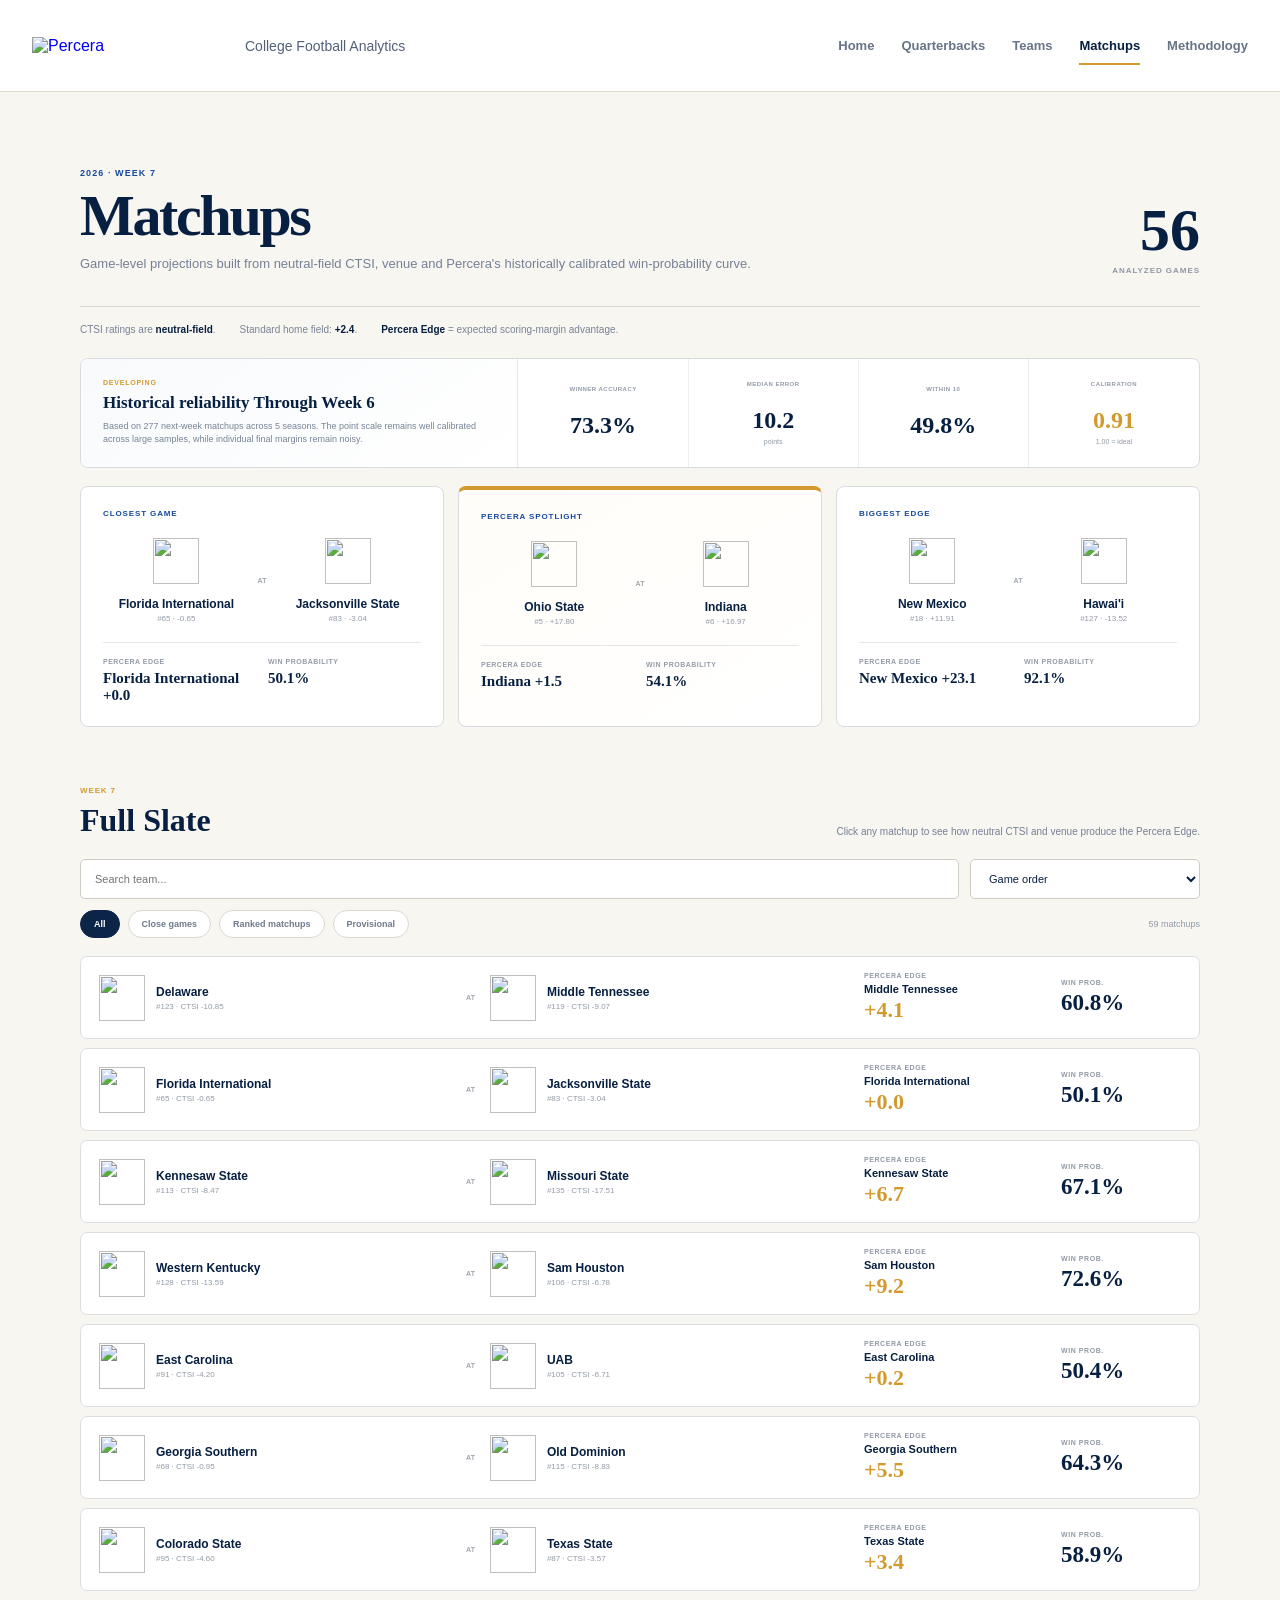
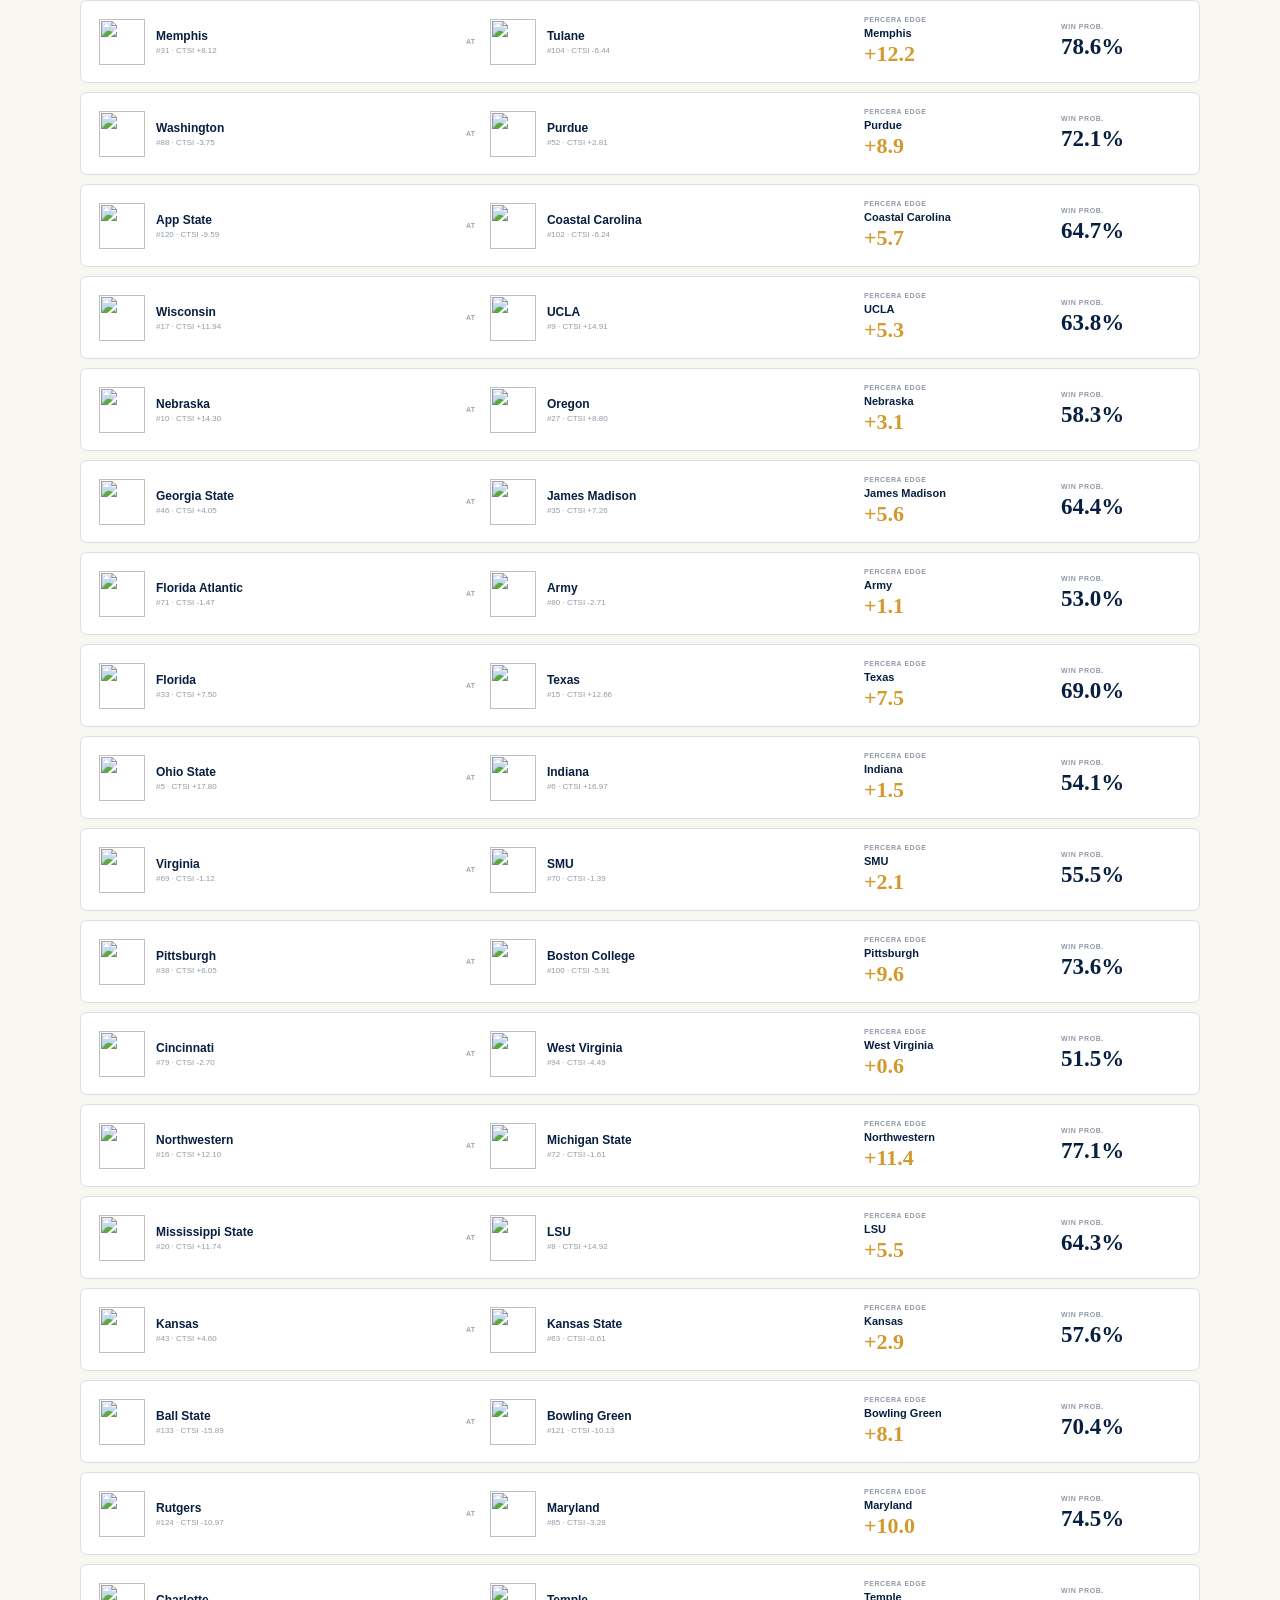
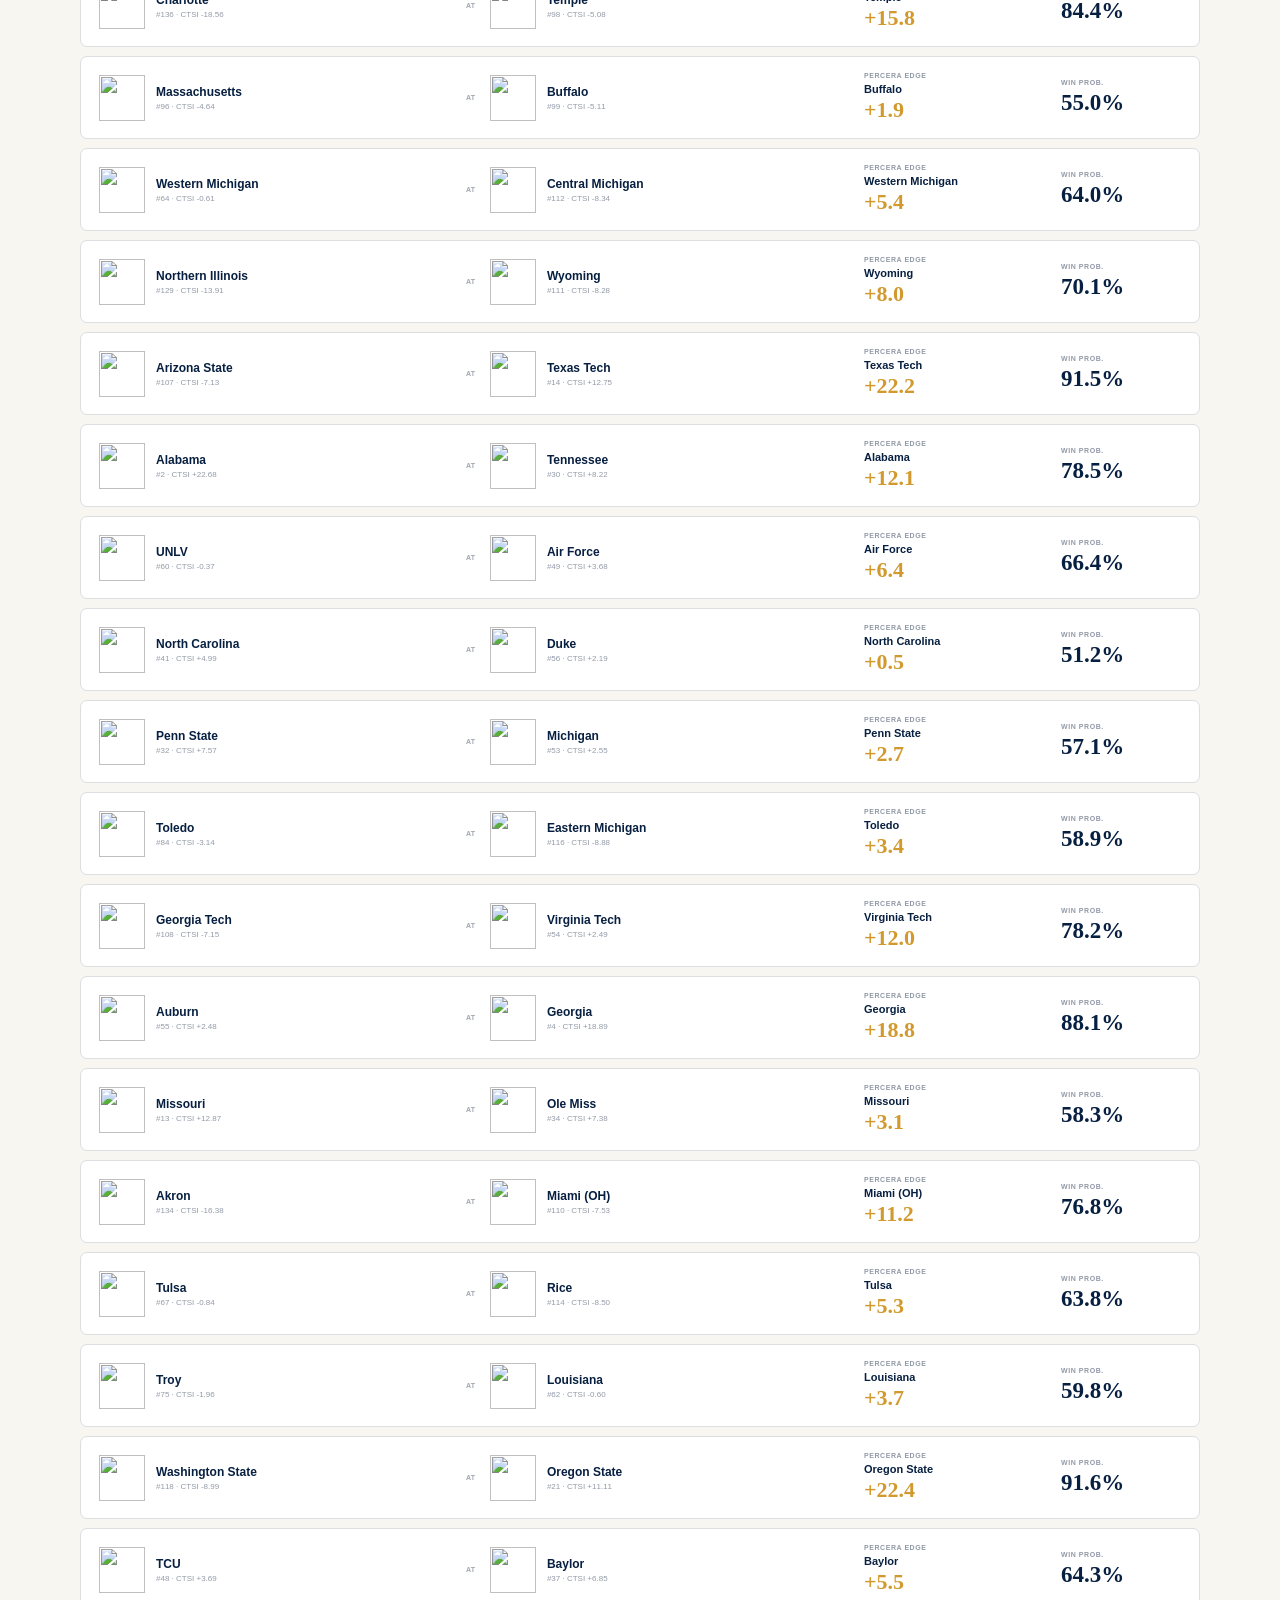
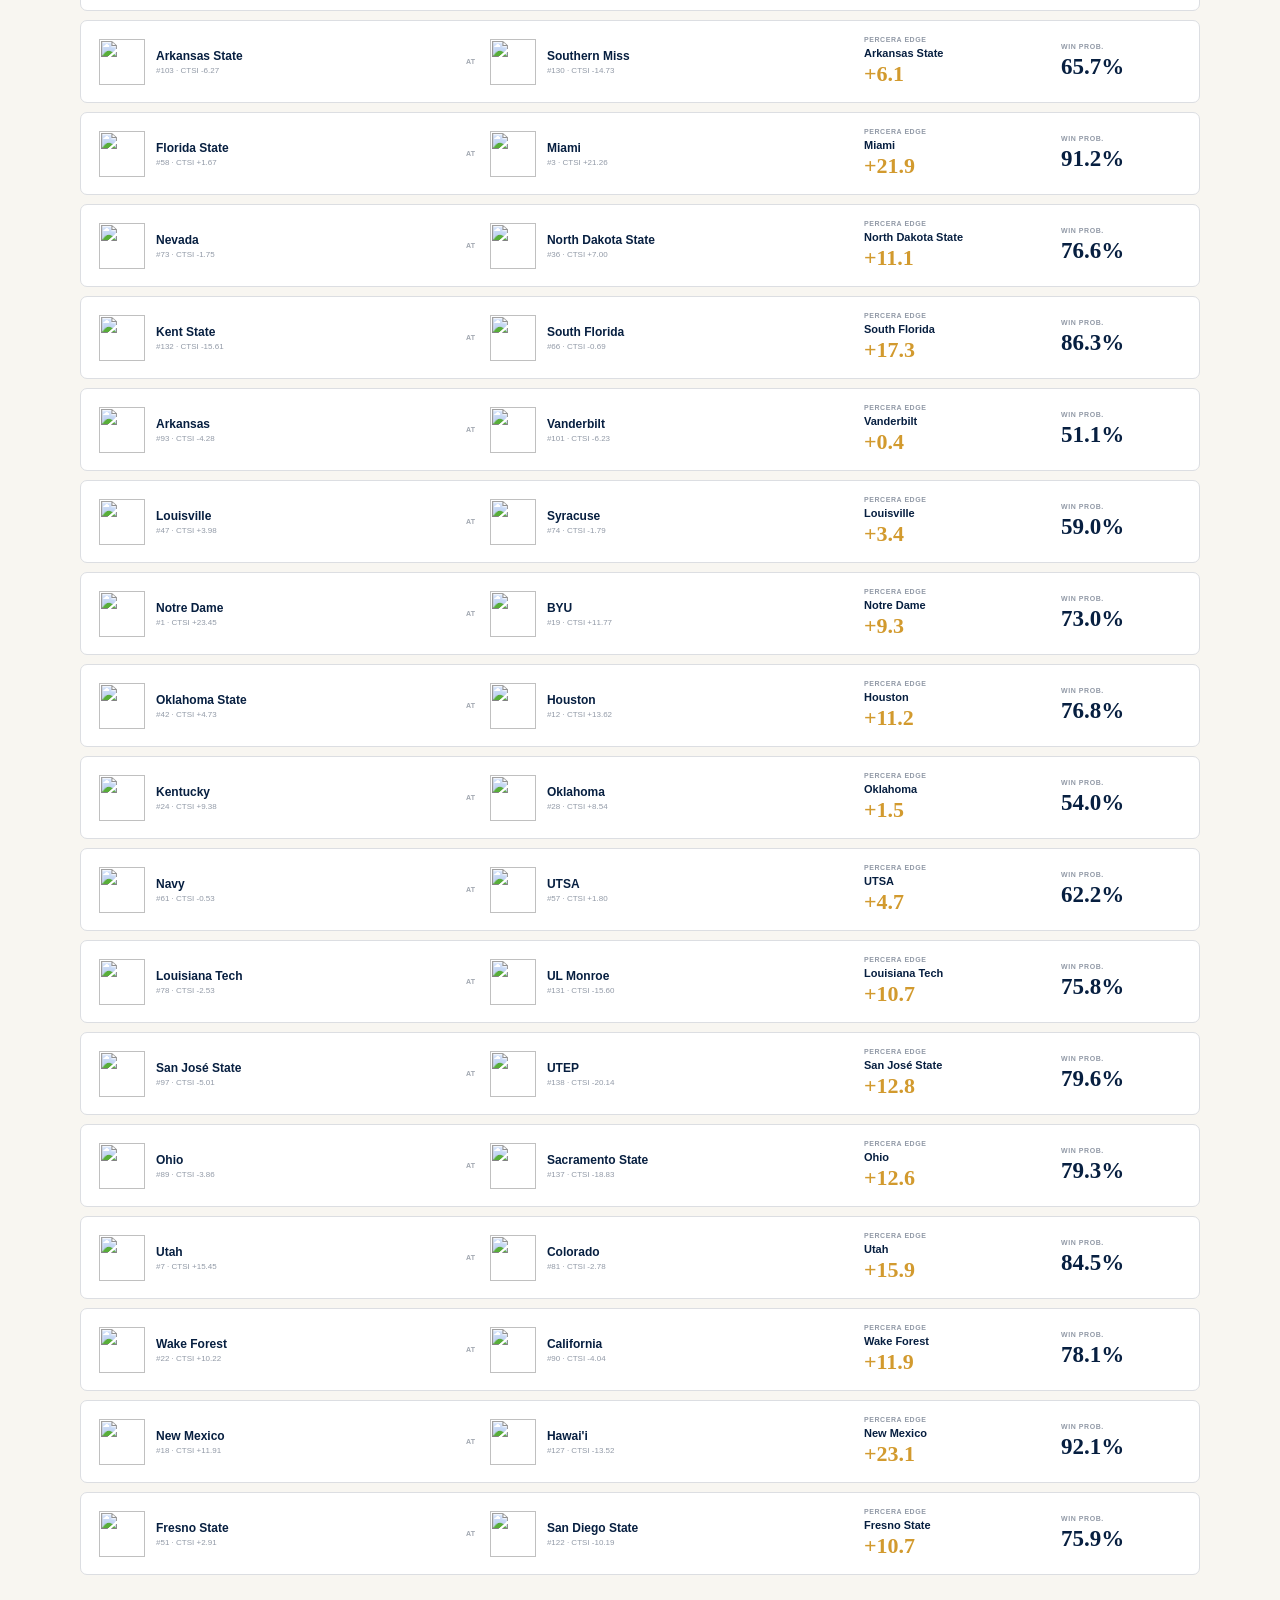
==== commit 540b6580: "Week 6" ====
--- a/matchups.html
+++ b/matchups.html
@@ -148,7 +148,7 @@
 <div class="shell">
 <section class="hero">
   <div>
-    <span class="eyebrow">2026 · WEEK 5</span>
+    <span class="eyebrow">2026 · WEEK 7</span>
     <h1>Matchups</h1>
     <p>Game-level projections built from neutral-field CTSI, venue and Percera's historically calibrated win-probability curve.</p>
   </div>
@@ -167,7 +167,7 @@
 <section class="reliability">
   <div class="rel-intro">
     <small>DEVELOPING</small>
-    <strong>Historical reliability through Week 5</strong>
+    <strong>Historical reliability Through Week 6</strong>
     <p>Based on 277 next-week matchups across 5 seasons. The point scale remains well calibrated across large samples, while individual final margins remain noisy.</p>
   </div>
   <div class="rel-stat"><span>WINNER ACCURACY</span><strong>73.3%</strong></div>
@@ -181,7 +181,7 @@
 <section>
   <div class="slate-head">
     <div>
-      <small>WEEK 5</small>
+      <small>WEEK 7</small>
       <h2>Full Slate</h2>
     </div>
     <p>Click any matchup to see how neutral CTSI and venue produce the Percera Edge.</p>
@@ -212,8 +212,8 @@
 <script src="team_branding_2026.js?v=matchups-logo-resolver-v1"></script>
 
 <script>
-const DATA = {"season":2026,"week":6,"throughWeek":5,"homeFieldDisplay":2.4,"games":[{"gameId":401871090,"home":"Troy","away":"Southern Miss","homeLogo":"https://cdn.collegefootballdata.com/logos/500/2653.png","awayLogo":"https://cdn.collegefootballdata.com/logos/500/2572.png","homeRank":74,"awayRank":130,"homeRating":-1.5399259663203841,"awayRating":-13.981334761433956,"homeGames":3,"awayGames":3,"neutral":false,"neutralGap":12.441408795113572,"venue":2.3509767051117696,"homeEdge":14.792385500225341,"favorite":"Troy","edge":14.792385500225341,"probability":0.8289365644325041,"sample":"standard","sampleLabel":"ESTABLISHED","start":"2026-10-07T00:00:00.000Z","spotlightScore":20.2974828375286,"qualityPercentile":26.81159420289855,"closenessPercentile":10.526315789473683},{"gameId":401871051,"home":"Kennesaw State","away":"Jacksonville State","homeLogo":"https://cdn.collegefootballdata.com/logos/500/338.png","awayLogo":"https://cdn.collegefootballdata.com/logos/500/55.png","homeRank":114,"awayRank":91,"homeRating":-8.444163863106397,"awayRating":-3.2107183907913632,"homeGames":3,"awayGames":4,"neutral":false,"neutralGap":-5.233445472315033,"venue":2.3509767051117696,"homeEdge":-2.8824687672032634,"favorite":"Jacksonville State","edge":2.8824687672032634,"probability":0.5762780897233937,"sample":"standard","sampleLabel":"ESTABLISHED","start":"2026-10-07T23:00:00.000Z","spotlightScore":48.85202135774218,"qualityPercentile":26.44927536231884,"closenessPercentile":82.45614035087719},{"gameId":401871066,"home":"Florida International","away":"New Mexico State","homeLogo":"https://cdn.collegefootballdata.com/logos/500/2229.png","awayLogo":"https://cdn.collegefootballdata.com/logos/500/166.png","homeRank":77,"awayRank":113,"homeRating":-1.8089515680599912,"awayRating":-8.426311755135224,"homeGames":3,"awayGames":4,"neutral":false,"neutralGap":6.617360187075232,"venue":2.3509767051117696,"homeEdge":8.968336892187002,"favorite":"Florida International","edge":8.968336892187002,"probability":0.7224760500328744,"sample":"standard","sampleLabel":"ESTABLISHED","start":"2026-10-07T23:30:00.000Z","spotlightScore":33.86727688787185,"qualityPercentile":31.884057971014492,"closenessPercentile":36.8421052631579},{"gameId":401871052,"home":"Western Kentucky","away":"Missouri State","homeLogo":"https://cdn.collegefootballdata.com/logos/500/98.png","awayLogo":"https://cdn.collegefootballdata.com/logos/500/2623.png","homeRank":136,"awayRank":129,"homeRating":-16.963600781807493,"awayRating":-13.620153974534219,"homeGames":4,"awayGames":3,"neutral":false,"neutralGap":-3.343446807273274,"venue":2.3509767051117696,"homeEdge":-0.9924701021615046,"favorite":"Missouri State","edge":0.9924701021615046,"probability":0.5264454405669459,"sample":"standard","sampleLabel":"ESTABLISHED","start":"2026-10-08T23:00:00.000Z","spotlightScore":40.72082379862701,"qualityPercentile":4.710144927536232,"closenessPercentile":94.73684210526316},{"gameId":401870766,"home":"Liberty","away":"Sam Houston","homeLogo":"https://cdn.collegefootballdata.com/logos/500/2335.png","awayLogo":"https://cdn.collegefootballdata.com/logos/500/2534.png","homeRank":29,"awayRank":97,"homeRating":7.536456059143061,"awayRating":-4.766715538010894,"homeGames":4,"awayGames":3,"neutral":false,"neutralGap":12.303171597153955,"venue":2.3509767051117696,"homeEdge":14.654148302265725,"favorite":"Liberty","edge":14.654148302265725,"probability":0.8268351764726712,"sample":"standard","sampleLabel":"ESTABLISHED","start":"2026-10-08T23:00:00.000Z","spotlightScore":39.359267734553775,"qualityPercentile":55.072463768115945,"closenessPercentile":15.789473684210531},{"gameId":401869933,"home":"Arkansas State","away":"South Alabama","homeLogo":"https://cdn.collegefootballdata.com/logos/500/2032.png","awayLogo":"https://cdn.collegefootballdata.com/logos/500/6.png","homeRank":99,"awayRank":93,"homeRating":-5.4775596761651855,"awayRating":-4.4554023833653815,"homeGames":4,"awayGames":4,"neutral":false,"neutralGap":-1.022157292799804,"venue":2.3509767051117696,"homeEdge":1.3288194123119657,"favorite":"Arkansas State","edge":1.3288194123119657,"probability":0.5353816694502511,"sample":"standard","sampleLabel":"ESTABLISHED","start":"2026-10-08T23:30:00.000Z","spotlightScore":55.186880244088485,"qualityPercentile":31.15942028985507,"closenessPercentile":91.22807017543859},{"gameId":401862794,"home":"UTSA","away":"South Florida","homeLogo":"https://cdn.collegefootballdata.com/logos/500/2636.png","awayLogo":"https://cdn.collegefootballdata.com/logos/500/58.png","homeRank":56,"awayRank":61,"homeRating":1.6710535968420004,"awayRating":0.36655750499113215,"homeGames":4,"awayGames":4,"neutral":false,"neutralGap":1.3044960918508681,"venue":2.3509767051117696,"homeEdge":3.6554727969626377,"favorite":"UTSA","edge":3.6554727969626377,"probability":0.5962778955160157,"sample":"standard","sampleLabel":"ESTABLISHED","start":"2026-10-08T23:30:00.000Z","spotlightScore":65.87719298245614,"qualityPercentile":58.33333333333333,"closenessPercentile":77.19298245614034},{"gameId":401858254,"home":"Louisville","away":"Florida State","homeLogo":"https://cdn.collegefootballdata.com/logos/500/97.png","awayLogo":"https://cdn.collegefootballdata.com/logos/500/52.png","homeRank":58,"awayRank":39,"homeRating":1.076195651361616,"awayRating":4.993187231818325,"homeGames":4,"awayGames":4,"neutral":false,"neutralGap":-3.9169915804567093,"venue":2.3509767051117696,"homeEdge":-1.5660148753449397,"favorite":"Florida State","edge":1.5660148753449397,"probability":0.5416702586819029,"sample":"standard","sampleLabel":"ESTABLISHED","start":"2026-10-09T23:00:00.000Z","spotlightScore":73.73379099923721,"qualityPercentile":65.57971014492753,"closenessPercentile":85.96491228070175},{"gameId":401864519,"home":"San José State","away":"Wyoming","homeLogo":"https://cdn.collegefootballdata.com/logos/500/23.png","awayLogo":"https://cdn.collegefootballdata.com/logos/500/2751.png","homeRank":84,"awayRank":118,"homeRating":-2.9396813502810435,"awayRating":-9.15994570206757,"homeGames":4,"awayGames":4,"neutral":false,"neutralGap":6.220264351786527,"venue":2.3509767051117696,"homeEdge":8.571241056898296,"favorite":"San José State","edge":8.571241056898296,"probability":0.7139024124696001,"sample":"standard","sampleLabel":"ESTABLISHED","start":"2026-10-10T01:00:00.000Z","spotlightScore":33.36384439359267,"qualityPercentile":27.536231884057973,"closenessPercentile":42.10526315789473},{"gameId":401858487,"home":"Washington","away":"Iowa","homeLogo":"https://cdn.collegefootballdata.com/logos/500/264.png","awayLogo":"https://cdn.collegefootballdata.com/logos/500/2294.png","homeRank":70,"awayRank":51,"homeRating":-1.10460575948812,"awayRating":2.757517841883487,"homeGames":4,"awayGames":4,"neutral":false,"neutralGap":-3.862123601371607,"venue":2.3509767051117696,"homeEdge":-1.5111468962598376,"favorite":"Iowa","edge":1.5111468962598376,"probability":0.5402166900968446,"sample":"standard","sampleLabel":"ESTABLISHED","start":"2026-10-10T01:00:00.000Z","spotlightScore":69.2181540808543,"qualityPercentile":56.884057971014485,"closenessPercentile":87.71929824561404},{"gameId":401860922,"home":"Utah State","away":"Washington State","homeLogo":"https://cdn.collegefootballdata.com/logos/500/328.png","awayLogo":"https://cdn.collegefootballdata.com/logos/500/265.png","homeRank":68,"awayRank":122,"homeRating":-0.6640952925313096,"awayRating":-10.326640878842044,"homeGames":4,"awayGames":4,"neutral":false,"neutralGap":9.662545586310735,"venue":2.3509767051117696,"homeEdge":12.013522291422504,"favorite":"Utah State","edge":12.013522291422504,"probability":0.7827303842311065,"sample":"standard","sampleLabel":"ESTABLISHED","start":"2026-10-10T01:00:00.000Z","spotlightScore":27.55148741418764,"qualityPercentile":31.884057971014492,"closenessPercentile":21.052631578947366},{"gameId":401856826,"home":"BYU","away":"Iowa State","homeLogo":"https://cdn.collegefootballdata.com/logos/500/252.png","awayLogo":"https://cdn.collegefootballdata.com/logos/500/66.png","homeRank":21,"awayRank":48,"homeRating":10.457280792182782,"awayRating":3.017517169059043,"homeGames":3,"awayGames":4,"neutral":false,"neutralGap":7.439763623123739,"venue":2.3509767051117696,"homeEdge":9.79074032823551,"favorite":"BYU","edge":9.79074032823551,"probability":0.7397200901594077,"sample":"standard","sampleLabel":"ESTABLISHED","start":"2026-10-10T02:15:00.000Z","spotlightScore":58.06636155606407,"qualityPercentile":75.72463768115942,"closenessPercentile":31.57894736842105},{"gameId":401856716,"home":"Missouri","away":"Texas A&M","homeLogo":"https://cdn.collegefootballdata.com/logos/500/142.png","awayLogo":"https://cdn.collegefootballdata.com/logos/500/245.png","homeRank":14,"awayRank":42,"homeRating":13.17070227109975,"awayRating":4.540017605374694,"homeGames":4,"awayGames":5,"neutral":false,"neutralGap":8.630684665725056,"venue":2.3509767051117696,"homeEdge":10.981661370836825,"favorite":"Missouri","edge":10.981661370836825,"probability":0.7634280178595358,"sample":"standard","sampleLabel":"ESTABLISHED","start":"2026-10-10T16:00:00.000Z","spotlightScore":57.383676582761254,"qualityPercentile":80.43478260869566,"closenessPercentile":22.807017543859654},{"gameId":401856823,"home":"West Virginia","away":"Arizona","homeLogo":"https://cdn.collegefootballdata.com/logos/500/277.png","awayLogo":"https://cdn.collegefootballdata.com/logos/500/12.png","homeRank":79,"awayRank":34,"homeRating":-2.2277506039055104,"awayRating":6.700748811640466,"homeGames":4,"awayGames":4,"neutral":false,"neutralGap":-8.928499415545977,"venue":2.3509767051117696,"homeEdge":-6.5775227104342076,"favorite":"Arizona","edge":6.5775227104342076,"probability":0.6685680520704123,"sample":"standard","sampleLabel":"ESTABLISHED","start":"2026-10-10T16:00:00.000Z","spotlightScore":60.430968726163236,"qualityPercentile":59.78260869565218,"closenessPercentile":61.40350877192983},{"gameId":401862795,"home":"Army","away":"Tulane","homeLogo":"https://cdn.collegefootballdata.com/logos/500/349.png","awayLogo":"https://cdn.collegefootballdata.com/logos/500/2655.png","homeRank":72,"awayRank":105,"homeRating":-1.3200233772780114,"awayRating":-5.965884603864814,"homeGames":3,"awayGames":4,"neutral":false,"neutralGap":4.645861226586803,"venue":2.3509767051117696,"homeEdge":6.996837931698572,"favorite":"Army","edge":6.996837931698572,"probability":0.6784046506867973,"sample":"standard","sampleLabel":"ESTABLISHED","start":"2026-10-10T16:00:00.000Z","spotlightScore":44.41266209000763,"qualityPercentile":36.594202898550726,"closenessPercentile":56.14035087719298},{"gameId":401858256,"home":"Pittsburgh","away":"North Carolina","homeLogo":"https://cdn.collegefootballdata.com/logos/500/221.png","awayLogo":"https://cdn.collegefootballdata.com/logos/500/153.png","homeRank":30,"awayRank":54,"homeRating":7.5268893030715525,"awayRating":1.7325109695929393,"homeGames":4,"awayGames":3,"neutral":false,"neutralGap":5.794378333478614,"venue":2.3509767051117696,"homeEdge":8.145355038590383,"favorite":"Pittsburgh","edge":8.145355038590383,"probability":0.7045330241260029,"sample":"standard","sampleLabel":"ESTABLISHED","start":"2026-10-10T16:00:00.000Z","spotlightScore":60.41952707856598,"qualityPercentile":70.28985507246377,"closenessPercentile":45.614035087719294},{"gameId":401858260,"home":"NC State","away":"Wake Forest","homeLogo":"https://cdn.collegefootballdata.com/logos/500/152.png","awayLogo":"https://cdn.collegefootballdata.com/logos/500/154.png","homeRank":94,"awayRank":28,"homeRating":-4.538343848661405,"awayRating":7.887233989497048,"homeGames":4,"awayGames":5,"neutral":false,"neutralGap":-12.425577838158453,"venue":2.3509767051117696,"homeEdge":-10.074601133046684,"favorite":"Wake Forest","edge":10.074601133046684,"probability":0.7455082162606523,"sample":"standard","sampleLabel":"ESTABLISHED","start":"2026-10-10T16:00:00.000Z","spotlightScore":45.84286803966438,"qualityPercentile":56.52173913043478,"closenessPercentile":29.824561403508774},{"gameId":401858481,"home":"Nebraska","away":"Indiana","homeLogo":"https://cdn.collegefootballdata.com/logos/500/158.png","awayLogo":"https://cdn.collegefootballdata.com/logos/500/84.png","homeRank":8,"awayRank":7,"homeRating":14.722760506260947,"awayRating":14.928575549833408,"homeGames":4,"awayGames":4,"neutral":false,"neutralGap":-0.2058150435724606,"venue":2.3509767051117696,"homeEdge":2.145161661539309,"favorite":"Nebraska","edge":2.145161661539309,"probability":0.5569651370917423,"sample":"standard","sampleLabel":"ESTABLISHED","start":"2026-10-10T16:00:00.000Z","spotlightScore":90.85812356979406,"qualityPercentile":95.28985507246378,"closenessPercentile":84.21052631578947},{"gameId":401856824,"home":"Oklahoma State","away":"UCF","homeLogo":"https://cdn.collegefootballdata.com/logos/500/197.png","awayLogo":"https://cdn.collegefootballdata.com/logos/500/2116.png","homeRank":40,"awayRank":38,"homeRating":4.725216467795667,"awayRating":5.670249517735803,"homeGames":3,"awayGames":4,"neutral":false,"neutralGap":-0.945033049940136,"venue":2.3509767051117696,"homeEdge":1.4059436551716336,"favorite":"Oklahoma State","edge":1.4059436551716336,"probability":0.5374277405360637,"sample":"standard","sampleLabel":"ESTABLISHED","start":"2026-10-10T16:00:00.000Z","spotlightScore":79.26773455377574,"qualityPercentile":72.46376811594203,"closenessPercentile":89.47368421052632},{"gameId":401866436,"home":"Bowling Green","away":"Sacramento State","homeLogo":"https://cdn.collegefootballdata.com/logos/500/189.png","awayLogo":"https://cdn.collegefootballdata.com/logos/500/16.png","homeRank":125,"awayRank":134,"homeRating":-11.813501818517327,"awayRating":-15.741753316198523,"homeGames":4,"awayGames":4,"neutral":false,"neutralGap":3.9282514976811953,"venue":2.3509767051117696,"homeEdge":6.2792282027929645,"favorite":"Bowling Green","edge":6.2792282027929645,"probability":0.6614790807624908,"sample":"standard","sampleLabel":"ESTABLISHED","start":"2026-10-10T16:00:00.000Z","spotlightScore":30.09534706331045,"qualityPercentile":6.884057971014493,"closenessPercentile":64.91228070175438},{"gameId":401858482,"home":"Northwestern","away":"Ball State","homeLogo":"https://cdn.collegefootballdata.com/logos/500/77.png","awayLogo":"https://cdn.collegefootballdata.com/logos/500/2050.png","homeRank":15,"awayRank":132,"homeRating":13.08149757812403,"awayRating":-15.54030749656928,"homeGames":3,"awayGames":4,"neutral":false,"neutralGap":28.62180507469331,"venue":2.3509767051117696,"homeEdge":30.97278177980508,"favorite":"Northwestern","edge":30.97278177980508,"probability":0.964575920241354,"sample":"standard","sampleLabel":"ESTABLISHED","start":"2026-10-10T16:30:00.000Z","spotlightScore":29.18001525553013,"qualityPercentile":47.463768115942024,"closenessPercentile":1.7543859649122862},{"gameId":401856714,"home":"Florida","away":"South Carolina","homeLogo":"https://cdn.collegefootballdata.com/logos/500/57.png","awayLogo":"https://cdn.collegefootballdata.com/logos/500/2579.png","homeRank":20,"awayRank":37,"homeRating":10.952114742186644,"awayRating":5.8180267181675696,"homeGames":4,"awayGames":4,"neutral":false,"neutralGap":5.134088024019075,"venue":2.3509767051117696,"homeEdge":7.485064729130844,"favorite":"Florida","edge":7.485064729130844,"probability":0.689661186595465,"sample":"standard","sampleLabel":"ESTABLISHED","start":"2026-10-10T16:45:00.000Z","spotlightScore":69.79786422578185,"qualityPercentile":80.07246376811594,"closenessPercentile":54.385964912280706},{"gameId":401869843,"home":"App State","away":"Old Dominion","homeLogo":"https://cdn.collegefootballdata.com/logos/500/2026.png","awayLogo":"https://cdn.collegefootballdata.com/logos/500/295.png","homeRank":103,"awayRank":123,"homeRating":-5.804572311747265,"awayRating":-10.971050149201318,"homeGames":3,"awayGames":4,"neutral":false,"neutralGap":5.166477837454053,"venue":2.3509767051117696,"homeEdge":7.517454542565822,"favorite":"App State","edge":7.517454542565822,"probability":0.6904002712645787,"sample":"standard","sampleLabel":"ESTABLISHED","start":"2026-10-10T17:00:00.000Z","spotlightScore":32.35697940503433,"qualityPercentile":18.840579710144926,"closenessPercentile":52.63157894736843},{"gameId":401866440,"home":"Massachusetts","away":"Miami (OH)","homeLogo":null,"awayLogo":"https://cdn.collegefootballdata.com/logos/500/193.png","homeRank":75,"awayRank":120,"homeRating":-1.5956447631710515,"awayRating":-9.676677284511909,"homeGames":3,"awayGames":4,"neutral":false,"neutralGap":8.081032521340857,"venue":2.3509767051117696,"homeEdge":10.432009226452626,"favorite":"Massachusetts","edge":10.432009226452626,"probability":0.7526744455732206,"sample":"standard","sampleLabel":"ESTABLISHED","start":"2026-10-10T18:00:00.000Z","spotlightScore":29.27154843630816,"qualityPercentile":30.07246376811594,"closenessPercentile":28.07017543859649},{"gameId":401866435,"home":"Akron","away":"Eastern Michigan","homeLogo":"https://cdn.collegefootballdata.com/logos/500/2006.png","awayLogo":"https://cdn.collegefootballdata.com/logos/500/2199.png","homeRank":137,"awayRank":108,"homeRating":-17.40793158323224,"awayRating":-6.334397846804824,"homeGames":4,"awayGames":5,"neutral":false,"neutralGap":-11.073533736427418,"venue":2.3509767051117696,"homeEdge":-8.722557031315649,"favorite":"Eastern Michigan","edge":8.722557031315649,"probability":0.7171881298806198,"sample":"standard","sampleLabel":"ESTABLISHED","start":"2026-10-10T19:30:00.000Z","spotlightScore":22.612509534706327,"qualityPercentile":11.956521739130434,"closenessPercentile":38.59649122807017},{"gameId":401858259,"home":"California","away":"Virginia Tech","homeLogo":"https://cdn.collegefootballdata.com/logos/500/25.png","awayLogo":"https://cdn.collegefootballdata.com/logos/500/259.png","homeRank":106,"awayRank":49,"homeRating":-6.0615904576098,"awayRating":2.9995856839250767,"homeGames":4,"awayGames":4,"neutral":false,"neutralGap":-9.061176141534876,"venue":2.3509767051117696,"homeEdge":-6.710199436423107,"favorite":"Virginia Tech","edge":6.710199436423107,"probability":0.6716969496093184,"sample":"standard","sampleLabel":"ESTABLISHED","start":"2026-10-10T19:30:00.000Z","spotlightScore":49.89702517162472,"qualityPercentile":44.56521739130435,"closenessPercentile":57.89473684210527},{"gameId":401858484,"home":"Oregon","away":"UCLA","homeLogo":"https://cdn.collegefootballdata.com/logos/500/2483.png","awayLogo":"https://cdn.collegefootballdata.com/logos/500/26.png","homeRank":22,"awayRank":13,"homeRating":10.005732873333882,"awayRating":13.23142401457895,"homeGames":3,"awayGames":4,"neutral":false,"neutralGap":-3.2256911412450684,"venue":2.3509767051117696,"homeEdge":-0.8747144361332988,"favorite":"UCLA","edge":0.8747144361332988,"probability":0.5233125687448986,"sample":"standard","sampleLabel":"ESTABLISHED","start":"2026-10-10T19:30:00.000Z","spotlightScore":91.42257818459191,"qualityPercentile":88.04347826086956,"closenessPercentile":96.49122807017544},{"gameId":401862796,"home":"North Texas","away":"Charlotte","homeLogo":"https://cdn.collegefootballdata.com/logos/500/249.png","awayLogo":"https://cdn.collegefootballdata.com/logos/500/2429.png","homeRank":53,"awayRank":135,"homeRating":2.0290587584078694,"awayRating":-16.665480869834457,"homeGames":4,"awayGames":4,"neutral":false,"neutralGap":18.694539628242328,"venue":2.3509767051117696,"homeEdge":21.045516333354097,"favorite":"North Texas","edge":21.045516333354097,"probability":0.9042372052772001,"sample":"standard","sampleLabel":"ESTABLISHED","start":"2026-10-10T19:30:00.000Z","spotlightScore":21.670480549199088,"qualityPercentile":32.608695652173914,"closenessPercentile":5.263157894736848},{"gameId":401866439,"home":"Western Michigan","away":"Kent State","homeLogo":"https://cdn.collegefootballdata.com/logos/500/2711.png","awayLogo":"https://cdn.collegefootballdata.com/logos/500/2309.png","homeRank":82,"awayRank":131,"homeRating":-2.640244515884518,"awayRating":-15.062801033818255,"homeGames":4,"awayGames":4,"neutral":false,"neutralGap":12.422556517933737,"venue":2.3509767051117696,"homeEdge":14.773533223045506,"favorite":"Western Michigan","edge":14.773533223045506,"probability":0.8286511812373568,"sample":"standard","sampleLabel":"ESTABLISHED","start":"2026-10-10T19:30:00.000Z","spotlightScore":19.042715484363082,"qualityPercentile":23.550724637681157,"closenessPercentile":12.28070175438597},{"gameId":401862799,"home":"Navy","away":"Tulsa","homeLogo":"https://cdn.collegefootballdata.com/logos/500/2426.png","awayLogo":"https://cdn.collegefootballdata.com/logos/500/202.png","homeRank":73,"awayRank":65,"homeRating":-1.527501990750876,"awayRating":-0.40365050284435167,"homeGames":3,"awayGames":4,"neutral":false,"neutralGap":-1.1238514879065242,"venue":2.3509767051117696,"homeEdge":1.2271252172052454,"favorite":"Navy","edge":1.2271252172052454,"probability":0.5326819582483341,"sample":"standard","sampleLabel":"ESTABLISHED","start":"2026-10-10T19:30:00.000Z","spotlightScore":67.627765064836,"qualityPercentile":50.72463768115942,"closenessPercentile":92.98245614035088},{"gameId":401856825,"home":"Kansas State","away":"Houston","homeLogo":"https://cdn.collegefootballdata.com/logos/500/2306.png","awayLogo":"https://cdn.collegefootballdata.com/logos/500/248.png","homeRank":52,"awayRank":23,"homeRating":2.1268100002070396,"awayRating":9.946026774317357,"homeGames":3,"awayGames":4,"neutral":false,"neutralGap":-7.819216774110317,"venue":2.3509767051117696,"homeEdge":-5.468240068998547,"favorite":"Houston","edge":5.468240068998547,"probability":0.6418431873751247,"sample":"standard","sampleLabel":"ESTABLISHED","start":"2026-10-10T19:30:00.000Z","spotlightScore":72.20061022120518,"qualityPercentile":73.55072463768116,"closenessPercentile":70.17543859649122},{"gameId":401856718,"home":"Vanderbilt","away":"Ole Miss","homeLogo":"https://cdn.collegefootballdata.com/logos/500/238.png","awayLogo":"https://cdn.collegefootballdata.com/logos/500/145.png","homeRank":76,"awayRank":46,"homeRating":-1.7544643401660163,"awayRating":3.688351458778916,"homeGames":4,"awayGames":4,"neutral":false,"neutralGap":-5.442815798944933,"venue":2.3509767051117696,"homeEdge":-3.0918390938331632,"favorite":"Ole Miss","edge":3.0918390938331632,"probability":0.5817227357535784,"sample":"standard","sampleLabel":"ESTABLISHED","start":"2026-10-10T19:30:00.000Z","spotlightScore":66.19374523264683,"qualityPercentile":56.52173913043478,"closenessPercentile":80.70175438596492},{"gameId":401858255,"home":"Georgia Tech","away":"Duke","homeLogo":"https://cdn.collegefootballdata.com/logos/500/59.png","awayLogo":"https://cdn.collegefootballdata.com/logos/500/150.png","homeRank":112,"awayRank":47,"homeRating":-8.30059295572797,"awayRating":3.538263578187812,"homeGames":3,"awayGames":3,"neutral":false,"neutralGap":-11.83885653391578,"venue":2.3509767051117696,"homeEdge":-9.487879828804012,"favorite":"Duke","edge":9.487879828804012,"probability":0.7334512334257958,"sample":"standard","sampleLabel":"ESTABLISHED","start":"2026-10-10T19:30:00.000Z","spotlightScore":39.904652936689544,"qualityPercentile":43.1159420289855,"closenessPercentile":35.08771929824561},{"gameId":401856717,"home":"Oklahoma","away":"Texas","homeLogo":"https://cdn.collegefootballdata.com/logos/500/201.png","awayLogo":"https://cdn.collegefootballdata.com/logos/500/251.png","homeRank":36,"awayRank":10,"homeRating":6.225792018316733,"awayRating":14.13739673891381,"homeGames":4,"awayGames":4,"neutral":true,"neutralGap":-7.911604720597078,"venue":0.0,"homeEdge":-7.911604720597078,"favorite":"Texas","edge":7.911604720597078,"probability":0.6993155594617668,"sample":"standard","sampleLabel":"ESTABLISHED","start":"2026-10-10T19:30:00.000Z","spotlightScore":70.08390541571319,"qualityPercentile":84.05797101449275,"closenessPercentile":49.122807017543856},{"gameId":401858257,"home":"Notre Dame","away":"Stanford","homeLogo":"https://cdn.collegefootballdata.com/logos/500/87.png","awayLogo":"https://cdn.collegefootballdata.com/logos/500/24.png","homeRank":2,"awayRank":128,"homeRating":22.424082045685502,"awayRating":-12.492019024299754,"homeGames":5,"awayGames":5,"neutral":false,"neutralGap":34.91610106998526,"venue":2.3509767051117696,"homeEdge":37.26707777509703,"favorite":"Notre Dame","edge":37.26707777509703,"probability":0.9815812693643611,"sample":"standard","sampleLabel":"ESTABLISHED","start":"2026-10-10T19:30:00.000Z"},{"gameId":401866438,"home":"Ohio","away":"Central Michigan","homeLogo":"https://cdn.collegefootballdata.com/logos/500/195.png","awayLogo":"https://cdn.collegefootballdata.com/logos/500/2117.png","homeRank":102,"awayRank":110,"homeRating":-5.801650582097359,"awayRating":-6.802229009167939,"homeGames":4,"awayGames":4,"neutral":false,"neutralGap":1.0005784270705798,"venue":2.3509767051117696,"homeEdge":3.3515551321823494,"favorite":"Ohio","edge":3.3515551321823494,"probability":0.5884489066676881,"sample":"standard","sampleLabel":"ESTABLISHED","start":"2026-10-10T19:30:00.000Z","spotlightScore":45.92677345537758,"qualityPercentile":23.91304347826087,"closenessPercentile":78.94736842105263},{"gameId":401866437,"home":"Toledo","away":"Buffalo","homeLogo":"https://cdn.collegefootballdata.com/logos/500/2649.png","awayLogo":"https://cdn.collegefootballdata.com/logos/500/2084.png","homeRank":55,"awayRank":115,"homeRating":1.6813238342155792,"awayRating":-8.512216722673276,"homeGames":4,"awayGames":3,"neutral":false,"neutralGap":10.193540556888856,"venue":2.3509767051117696,"homeEdge":12.544517262000625,"favorite":"Toledo","edge":12.544517262000625,"probability":0.7922098850713234,"sample":"standard","sampleLabel":"ESTABLISHED","start":"2026-10-10T19:30:00.000Z","spotlightScore":31.19755911517926,"qualityPercentile":39.1304347826087,"closenessPercentile":19.298245614035093},{"gameId":401858480,"home":"Michigan State","away":"Illinois","homeLogo":"https://cdn.collegefootballdata.com/logos/500/127.png","awayLogo":"https://cdn.collegefootballdata.com/logos/500/356.png","homeRank":63,"awayRank":85,"homeRating":0.03859555348316704,"awayRating":-2.9644331871421845,"homeGames":5,"awayGames":4,"neutral":false,"neutralGap":3.0030287406253517,"venue":2.3509767051117696,"homeEdge":5.354005445737121,"favorite":"Michigan State","edge":5.354005445737121,"probability":0.6390368185999133,"sample":"standard","sampleLabel":"ESTABLISHED","start":"2026-10-10T19:30:00.000Z","spotlightScore":57.032799389778795,"qualityPercentile":47.10144927536232,"closenessPercentile":71.9298245614035},{"gameId":401861964,"home":"Temple","away":"UConn","homeLogo":"https://cdn.collegefootballdata.com/logos/500/218.png","awayLogo":"https://cdn.collegefootballdata.com/logos/500/41.png","homeRank":66,"awayRank":101,"homeRating":-0.44901313051082853,"awayRating":-5.796042763716513,"homeGames":4,"awayGames":4,"neutral":false,"neutralGap":5.347029633205684,"venue":2.3509767051117696,"homeEdge":7.6980063383174535,"favorite":"Temple","edge":7.6980063383174535,"probability":0.6945023022156365,"sample":"standard","sampleLabel":"ESTABLISHED","start":"2026-10-10T19:45:00.000Z","spotlightScore":44.481311975591154,"qualityPercentile":40.21739130434783,"closenessPercentile":50.877192982456144},{"gameId":401862797,"home":"East Carolina","away":"Rice","homeLogo":"https://cdn.collegefootballdata.com/logos/500/151.png","awayLogo":"https://cdn.collegefootballdata.com/logos/500/242.png","homeRank":96,"awayRank":111,"homeRating":-4.732666197168779,"awayRating":-7.892944328798,"homeGames":3,"awayGames":4,"neutral":false,"neutralGap":3.160278131629221,"venue":2.3509767051117696,"homeEdge":5.51125483674099,"favorite":"East Carolina","edge":5.51125483674099,"probability":0.6428974169714597,"sample":"standard","sampleLabel":"ESTABLISHED","start":"2026-10-10T20:00:00.000Z","spotlightScore":42.80320366132723,"qualityPercentile":25.72463768115942,"closenessPercentile":68.42105263157895},{"gameId":401858483,"home":"Ohio State","away":"Maryland","homeLogo":"https://cdn.collegefootballdata.com/logos/500/194.png","awayLogo":"https://cdn.collegefootballdata.com/logos/500/120.png","homeRank":4,"awayRank":92,"homeRating":17.921489050915028,"awayRating":-4.384976913035965,"homeGames":5,"awayGames":4,"neutral":false,"neutralGap":22.30646596395099,"venue":2.3509767051117696,"homeEdge":24.65744266906276,"favorite":"Ohio State","edge":24.65744266906276,"probability":0.9328021467041275,"sample":"standard","sampleLabel":"ESTABLISHED","start":"2026-10-10T20:15:00.000Z","spotlightScore":40.96872616323417,"qualityPercentile":65.94202898550725,"closenessPercentile":3.508771929824561},{"gameId":401856713,"home":"Arkansas","away":"Tennessee","homeLogo":"https://cdn.collegefootballdata.com/logos/500/8.png","awayLogo":"https://cdn.collegefootballdata.com/logos/500/2633.png","homeRank":95,"awayRank":24,"homeRating":-4.668784866510704,"awayRating":8.656496043411623,"homeGames":4,"awayGames":4,"neutral":false,"neutralGap":-13.325280909922327,"venue":2.3509767051117696,"homeEdge":-10.974304204810558,"favorite":"Tennessee","edge":10.974304204810558,"probability":0.7632862327669016,"sample":"standard","sampleLabel":"ESTABLISHED","start":"2026-10-10T20:15:00.000Z","spotlightScore":44.38977879481312,"qualityPercentile":57.608695652173914,"closenessPercentile":24.561403508771928},{"gameId":401860902,"home":"Oregon State","away":"San Diego State","homeLogo":"https://cdn.collegefootballdata.com/logos/500/204.png","awayLogo":"https://cdn.collegefootballdata.com/logos/500/21.png","homeRank":35,"awayRank":107,"homeRating":6.5220226120118685,"awayRating":-6.28108331644861,"homeGames":4,"awayGames":4,"neutral":false,"neutralGap":12.803105928460479,"venue":2.3509767051117696,"homeEdge":15.154082633572248,"favorite":"Oregon State","edge":15.154082633572248,"probability":0.8343390233059859,"sample":"standard","sampleLabel":"ESTABLISHED","start":"2026-10-10T22:00:00.000Z","spotlightScore":33.07398932112891,"qualityPercentile":49.275362318840585,"closenessPercentile":8.771929824561408},{"gameId":401864517,"home":"UTEP","away":"Nevada","homeLogo":"https://cdn.collegefootballdata.com/logos/500/2638.png","awayLogo":"https://cdn.collegefootballdata.com/logos/500/2440.png","homeRank":138,"awayRank":90,"homeRating":-21.78642972416527,"awayRating":-3.134546279183634,"homeGames":4,"awayGames":3,"neutral":false,"neutralGap":-18.651883444981635,"venue":2.3509767051117696,"homeEdge":-16.300906739869866,"favorite":"Nevada","edge":16.300906739869866,"probability":0.8505656057152514,"sample":"standard","sampleLabel":"ESTABLISHED","start":"2026-10-10T23:00:00.000Z","spotlightScore":13.676582761250954,"qualityPercentile":18.115942028985508,"closenessPercentile":7.017543859649122},{"gameId":401856715,"home":"Kentucky","away":"LSU","homeLogo":"https://cdn.collegefootballdata.com/logos/500/96.png","awayLogo":"https://cdn.collegefootballdata.com/logos/500/99.png","homeRank":27,"awayRank":9,"homeRating":8.162890228108276,"awayRating":14.340837051809595,"homeGames":4,"awayGames":4,"neutral":false,"neutralGap":-6.177946823701319,"venue":2.3509767051117696,"homeEdge":-3.8269701185895495,"favorite":"LSU","edge":3.8269701185895495,"probability":0.6006744350096416,"sample":"standard","sampleLabel":"ESTABLISHED","start":"2026-10-10T23:00:00.000Z","spotlightScore":82.78413424866514,"qualityPercentile":87.68115942028986,"closenessPercentile":75.43859649122807},{"gameId":401864518,"home":"UNLV","away":"North Dakota State","homeLogo":"https://cdn.collegefootballdata.com/logos/500/2439.png","awayLogo":"https://cdn.collegefootballdata.com/logos/500/2449.png","homeRank":81,"awayRank":25,"homeRating":-2.5514501455101746,"awayRating":8.49271172963167,"homeGames":5,"awayGames":4,"neutral":false,"neutralGap":-11.044161875141846,"venue":2.3509767051117696,"homeEdge":-8.693185170030077,"favorite":"North Dakota State","edge":8.693185170030077,"probability":0.7165521310279307,"sample":"standard","sampleLabel":"ESTABLISHED","start":"2026-10-10T23:00:00.000Z","spotlightScore":53.531655225019065,"qualityPercentile":62.31884057971014,"closenessPercentile":40.35087719298246},{"gameId":401869943,"home":"Marshall","away":"Coastal Carolina","homeLogo":"https://cdn.collegefootballdata.com/logos/500/276.png","awayLogo":"https://cdn.collegefootballdata.com/logos/500/324.png","homeRank":119,"awayRank":109,"homeRating":-9.264928400583159,"awayRating":-6.6543361601821625,"homeGames":4,"awayGames":4,"neutral":false,"neutralGap":-2.6105922404009965,"venue":2.3509767051117696,"homeEdge":-0.2596155352892269,"favorite":"Coastal Carolina","edge":0.2596155352892269,"probability":0.5069237559720963,"sample":"standard","sampleLabel":"ESTABLISHED","start":"2026-10-10T23:00:00.000Z"},{"gameId":401862798,"home":"Memphis","away":"UAB","homeLogo":"https://cdn.collegefootballdata.com/logos/500/235.png","awayLogo":"https://cdn.collegefootballdata.com/logos/500/5.png","homeRank":31,"awayRank":98,"homeRating":6.873192278723627,"awayRating":-5.440523377899496,"homeGames":4,"awayGames":4,"neutral":false,"neutralGap":12.313715656623124,"venue":2.3509767051117696,"homeEdge":14.664692361734893,"favorite":"Memphis","edge":14.664692361734893,"probability":0.8269961763739098,"sample":"standard","sampleLabel":"ESTABLISHED","start":"2026-10-10T23:00:00.000Z","spotlightScore":38.00533943554538,"qualityPercentile":53.98550724637681,"closenessPercentile":14.035087719298245},{"gameId":401858485,"home":"Penn State","away":"USC","homeLogo":"https://cdn.collegefootballdata.com/logos/500/213.png","awayLogo":"https://cdn.collegefootballdata.com/logos/500/30.png","homeRank":19,"awayRank":32,"homeRating":11.09335211398231,"awayRating":6.839725977102878,"homeGames":5,"awayGames":6,"neutral":false,"neutralGap":4.253626136879431,"venue":2.3509767051117696,"homeEdge":6.6046028419912,"favorite":"Penn State","edge":6.6046028419912,"probability":0.669207901574516,"sample":"standard","sampleLabel":"ESTABLISHED","start":"2026-10-10T23:30:00.000Z","spotlightScore":73.20747520976354,"qualityPercentile":82.2463768115942,"closenessPercentile":59.64912280701755},{"gameId":401858258,"home":"Virginia","away":"Syracuse","homeLogo":"https://cdn.collegefootballdata.com/logos/500/258.png","awayLogo":"https://cdn.collegefootballdata.com/logos/500/183.png","homeRank":59,"awayRank":89,"homeRating":0.9957842950459833,"awayRating":-3.118461586148533,"homeGames":4,"awayGames":3,"neutral":false,"neutralGap":4.114245881194517,"venue":2.3509767051117696,"homeEdge":6.465222586306286,"favorite":"Virginia","edge":6.465222586306286,"probability":0.665907989731293,"sample":"standard","sampleLabel":"ESTABLISHED","start":"2026-10-10T23:30:00.000Z","spotlightScore":53.52402745995423,"qualityPercentile":47.10144927536232,"closenessPercentile":63.1578947368421},{"gameId":401856712,"home":"Alabama","away":"Georgia","homeLogo":"https://cdn.collegefootballdata.com/logos/500/333.png","awayLogo":"https://cdn.collegefootballdata.com/logos/500/61.png","homeRank":1,"awayRank":5,"homeRating":23.94474014393901,"awayRating":16.524903598498764,"homeGames":5,"awayGames":4,"neutral":false,"neutralGap":7.419836545440248,"venue":2.3509767051117696,"homeEdge":9.770813250552017,"favorite":"Alabama","edge":9.770813250552017,"probability":0.7393105733601166,"sample":"standard","sampleLabel":"ESTABLISHED","start":"2026-10-10T23:30:00.000Z","spotlightScore":72.46376811594203,"qualityPercentile":98.55072463768116,"closenessPercentile":33.333333333333336},{"gameId":401864516,"home":"Northern Illinois","away":"Air Force","homeLogo":"https://cdn.collegefootballdata.com/logos/500/2459.png","awayLogo":"https://cdn.collegefootballdata.com/logos/500/2005.png","homeRank":126,"awayRank":60,"homeRating":-12.081351090972703,"awayRating":0.8161547001353564,"homeGames":3,"awayGames":3,"neutral":false,"neutralGap":-12.89750579110806,"venue":2.3509767051117696,"homeEdge":-10.54652908599629,"favorite":"Air Force","edge":10.54652908599629,"probability":0.754941760239261,"sample":"standard","sampleLabel":"ESTABLISHED","start":"2026-10-10T23:30:00.000Z","spotlightScore":30.526315789473685,"qualityPercentile":33.333333333333336,"closenessPercentile":26.315789473684216},{"gameId":401869965,"home":"Louisiana Tech","away":"Louisiana","homeLogo":"https://cdn.collegefootballdata.com/logos/500/2348.png","awayLogo":"https://cdn.collegefootballdata.com/logos/500/309.png","homeRank":83,"awayRank":62,"homeRating":-2.7833485032166867,"awayRating":0.33982360250149546,"homeGames":3,"awayGames":4,"neutral":false,"neutralGap":-3.123172105718182,"venue":2.3509767051117696,"homeEdge":-0.7721954006064125,"favorite":"Louisiana","edge":0.7721954006064125,"probability":0.5205835619050608,"sample":"standard","sampleLabel":"ESTABLISHED","start":"2026-10-10T23:30:00.000Z","spotlightScore":68.21128909229596,"qualityPercentile":48.18840579710145,"closenessPercentile":98.24561403508771},{"gameId":401869949,"home":"Georgia Southern","away":"James Madison","homeLogo":"https://cdn.collegefootballdata.com/logos/500/290.png","awayLogo":"https://cdn.collegefootballdata.com/logos/500/256.png","homeRank":80,"awayRank":26,"homeRating":-2.505621576677069,"awayRating":8.199377121745732,"homeGames":4,"awayGames":4,"neutral":false,"neutralGap":-10.7049986984228,"venue":2.3509767051117696,"homeEdge":-8.354021993311031,"favorite":"James Madison","edge":8.354021993311031,"probability":0.7091459026435771,"sample":"standard","sampleLabel":"ESTABLISHED","start":"2026-10-10T23:30:00.000Z","spotlightScore":54.935163996948894,"qualityPercentile":62.31884057971014,"closenessPercentile":43.85964912280702},{"gameId":401858486,"home":"Purdue","away":"Minnesota","homeLogo":"https://cdn.collegefootballdata.com/logos/500/2509.png","awayLogo":"https://cdn.collegefootballdata.com/logos/500/135.png","homeRank":64,"awayRank":78,"homeRating":-0.30672822692082125,"awayRating":-2.1462524260899865,"homeGames":4,"awayGames":4,"neutral":false,"neutralGap":1.839524199169165,"venue":2.3509767051117696,"homeEdge":4.190500904280935,"favorite":"Purdue","edge":4.190500904280935,"probability":0.6099397393885921,"sample":"standard","sampleLabel":"ESTABLISHED","start":"2026-10-11T00:00:00.000Z","spotlightScore":59.03890160183066,"qualityPercentile":49.27536231884058,"closenessPercentile":73.6842105263158},{"gameId":401856827,"home":"Utah","away":"Kansas","homeLogo":"https://cdn.collegefootballdata.com/logos/500/254.png","awayLogo":"https://cdn.collegefootballdata.com/logos/500/2305.png","homeRank":6,"awayRank":41,"homeRating":15.561502825227155,"awayRating":4.557691865985079,"homeGames":3,"awayGames":3,"neutral":false,"neutralGap":11.003810959242076,"venue":2.3509767051117696,"homeEdge":13.354787664353845,"favorite":"Utah","edge":13.354787664353845,"probability":0.8060805253818576,"sample":"standard","sampleLabel":"ESTABLISHED","start":"2026-10-11T02:15:00.000Z","spotlightScore":57.234935163996944,"qualityPercentile":83.69565217391303,"closenessPercentile":17.543859649122805},{"gameId":401860901,"home":"Fresno State","away":"Boise State","homeLogo":"https://cdn.collegefootballdata.com/logos/500/278.png","awayLogo":"https://cdn.collegefootballdata.com/logos/500/68.png","homeRank":45,"awayRank":11,"homeRating":3.767303785514944,"awayRating":14.038126286382145,"homeGames":5,"awayGames":4,"neutral":false,"neutralGap":-10.270822500867201,"venue":2.3509767051117696,"homeEdge":-7.919845795755432,"favorite":"Boise State","edge":7.919845795755432,"probability":0.699500397233636,"sample":"standard","sampleLabel":"ESTABLISHED","start":"2026-10-11T02:30:00.000Z","spotlightScore":67.20823798627002,"qualityPercentile":80.43478260869566,"closenessPercentile":47.36842105263158},{"gameId":401856808,"home":"Arizona State","away":"Hawai'i","homeLogo":"https://cdn.collegefootballdata.com/logos/500/9.png","awayLogo":"https://cdn.collegefootballdata.com/logos/500/62.png","homeRank":116,"awayRank":127,"homeRating":-8.721505830250301,"awayRating":-12.478456259652939,"homeGames":3,"awayGames":5,"neutral":false,"neutralGap":3.7569504294026377,"venue":2.3509767051117696,"homeEdge":6.107927134514407,"favorite":"Arizona State","edge":6.107927134514407,"probability":0.6573748486081801,"sample":"standard","sampleLabel":"ESTABLISHED","start":"2026-10-11T02:30:00.000Z","spotlightScore":34.275362318840585,"qualityPercentile":12.681159420289854,"closenessPercentile":66.66666666666667}],"closest":{"gameId":401869943,"home":"Marshall","away":"Coastal Carolina","homeLogo":"https://cdn.collegefootballdata.com/logos/500/276.png","awayLogo":"https://cdn.collegefootballdata.com/logos/500/324.png","homeRank":119,"awayRank":109,"homeRating":-9.264928400583159,"awayRating":-6.6543361601821625,"homeGames":4,"awayGames":4,"neutral":false,"neutralGap":-2.6105922404009965,"venue":2.3509767051117696,"homeEdge":-0.2596155352892269,"favorite":"Coastal Carolina","edge":0.2596155352892269,"probability":0.5069237559720963,"sample":"standard","sampleLabel":"ESTABLISHED","start":"2026-10-10T23:00:00.000Z"},"largest":{"gameId":401858257,"home":"Notre Dame","away":"Stanford","homeLogo":"https://cdn.collegefootballdata.com/logos/500/87.png","awayLogo":"https://cdn.collegefootballdata.com/logos/500/24.png","homeRank":2,"awayRank":128,"homeRating":22.424082045685502,"awayRating":-12.492019024299754,"homeGames":5,"awayGames":5,"neutral":false,"neutralGap":34.91610106998526,"venue":2.3509767051117696,"homeEdge":37.26707777509703,"favorite":"Notre Dame","edge":37.26707777509703,"probability":0.9815812693643611,"sample":"standard","sampleLabel":"ESTABLISHED","start":"2026-10-10T19:30:00.000Z"},"spotlight":{"gameId":401858484,"home":"Oregon","away":"UCLA","homeLogo":"https://cdn.collegefootballdata.com/logos/500/2483.png","awayLogo":"https://cdn.collegefootballdata.com/logos/500/26.png","homeRank":22,"awayRank":13,"homeRating":10.005732873333882,"awayRating":13.23142401457895,"homeGames":3,"awayGames":4,"neutral":false,"neutralGap":-3.2256911412450684,"venue":2.3509767051117696,"homeEdge":-0.8747144361332988,"favorite":"UCLA","edge":0.8747144361332988,"probability":0.5233125687448986,"sample":"standard","sampleLabel":"ESTABLISHED","start":"2026-10-10T19:30:00.000Z","spotlightScore":91.42257818459191,"qualityPercentile":88.04347826086956,"closenessPercentile":96.49122807017544},"spotlightMethod":"60% average CTSI quality percentile + 40% matchup closeness percentile; provisional games, closest game and biggest edge excluded."};
-const REL = {"cutoffWeek": 4, "phase": "Developing", "seasons": 5, "games": 277, "mae": 12.304594621971969, "rmse": 15.81284088224571, "medianAbsoluteError": 10.17570813403387, "p75AbsoluteError": 17.321290131097467, "winnerAccuracy": 73.28519855595668, "calibrationSlope": 0.9102374679878266, "within7": 37.90613718411552, "within10": 49.81949458483754, "within14": 65.34296028880865};
+const DATA = {"season": 2026, "week": 7, "throughWeek": 6, "homeFieldDisplay": 2.4, "games": [{"gameId": 401871067, "home": "Middle Tennessee", "away": "Delaware", "homeLogo": "https://cdn.collegefootballdata.com/logos/500/2393.png", "awayLogo": "https://cdn.collegefootballdata.com/logos/500/48.png", "homeRank": 119, "awayRank": 123, "homeRating": -9.066998846738782, "awayRating": -10.847497314504793, "homeGames": 4, "awayGames": 4, "neutral": false, "neutralGap": 1.7804984677660105, "venue": 2.3509767051117696, "homeEdge": 4.13147517287778, "favorite": "Middle Tennessee", "edge": 4.13147517287778, "probability": 0.608440544223879, "sample": "established", "sampleLabel": "ESTABLISHED", "start": "2026-10-13T23:00:00.000Z", "spotlightScore": 35.41229385307347, "qualityPercentile": 13.043478260869566, "closenessPercentile": 68.96551724137932}, {"gameId": 401871053, "home": "Jacksonville State", "away": "Florida International", "homeLogo": "https://cdn.collegefootballdata.com/logos/500/55.png", "awayLogo": "https://cdn.collegefootballdata.com/logos/500/2229.png", "homeRank": 83, "awayRank": 65, "homeRating": -3.0412952654356693, "awayRating": -0.6493119726496775, "homeGames": 5, "awayGames": 4, "neutral": false, "neutralGap": -2.3919832927859916, "venue": 2.3509767051117696, "homeEdge": -0.04100658767422205, "favorite": "Florida International", "edge": 0.04100658767422205, "probability": 0.5010936837919565, "sample": "established", "sampleLabel": "ESTABLISHED", "start": "2026-10-14T00:00:00.000Z"}, {"gameId": 401871054, "home": "Missouri State", "away": "Kennesaw State", "homeLogo": "https://cdn.collegefootballdata.com/logos/500/2623.png", "awayLogo": "https://cdn.collegefootballdata.com/logos/500/338.png", "homeRank": 135, "awayRank": 113, "homeRating": -17.51029534690544, "awayRating": -8.473522282230002, "homeGames": 4, "awayGames": 4, "neutral": false, "neutralGap": -9.036773064675439, "venue": 2.3509767051117696, "homeEdge": -6.685796359563669, "favorite": "Kennesaw State", "edge": 6.685796359563669, "probability": 0.671122587690995, "sample": "established", "sampleLabel": "ESTABLISHED", "start": "2026-10-14T23:30:00.000Z", "spotlightScore": 25.832083958020988, "qualityPercentile": 10.869565217391305, "closenessPercentile": 48.275862068965516}, {"gameId": 401871068, "home": "Sam Houston", "away": "Western Kentucky", "homeLogo": "https://cdn.collegefootballdata.com/logos/500/2534.png", "awayLogo": "https://cdn.collegefootballdata.com/logos/500/98.png", "homeRank": 106, "awayRank": 128, "homeRating": -6.784575810981064, "awayRating": -13.58574010867386, "homeGames": 4, "awayGames": 5, "neutral": false, "neutralGap": 6.801164297692797, "venue": 2.3509767051117696, "homeEdge": 9.152141002804566, "favorite": "Sam Houston", "edge": 9.152141002804566, "probability": 0.7263905258923763, "sample": "established", "sampleLabel": "ESTABLISHED", "start": "2026-10-15T00:00:00.000Z", "spotlightScore": 25.42728635682159, "qualityPercentile": 15.942028985507246, "closenessPercentile": 39.6551724137931}, {"gameId": 401862800, "home": "UAB", "away": "East Carolina", "homeLogo": "https://cdn.collegefootballdata.com/logos/500/5.png", "awayLogo": "https://cdn.collegefootballdata.com/logos/500/151.png", "homeRank": 105, "awayRank": 91, "homeRating": -6.7123542431711245, "awayRating": -4.199946136442429, "homeGames": 5, "awayGames": 4, "neutral": false, "neutralGap": -2.512408106728696, "venue": 2.3509767051117696, "homeEdge": -0.16143140161692626, "favorite": "East Carolina", "edge": 0.16143140161692626, "probability": 0.5043054259157809, "sample": "established", "sampleLabel": "ESTABLISHED", "start": "2026-10-15T23:30:00.000Z", "spotlightScore": 57.13643178410794, "qualityPercentile": 29.710144927536234, "closenessPercentile": 98.27586206896551}, {"gameId": 401869950, "home": "Old Dominion", "away": "Georgia Southern", "homeLogo": "https://cdn.collegefootballdata.com/logos/500/295.png", "awayLogo": "https://cdn.collegefootballdata.com/logos/500/290.png", "homeRank": 115, "awayRank": 68, "homeRating": -8.829553061310149, "awayRating": -0.9478977780047196, "homeGames": 5, "awayGames": 5, "neutral": false, "neutralGap": -7.881655283305429, "venue": 2.3509767051117696, "homeEdge": -5.53067857819366, "favorite": "Georgia Southern", "edge": 5.53067857819366, "probability": 0.6433730123803232, "sample": "established", "sampleLabel": "ESTABLISHED", "start": "2026-10-15T23:30:00.000Z", "spotlightScore": 43.41079460269865, "qualityPercentile": 34.42028985507246, "closenessPercentile": 56.896551724137936}, {"gameId": 401860923, "home": "Texas State", "away": "Colorado State", "homeLogo": "https://cdn.collegefootballdata.com/logos/500/326.png", "awayLogo": "https://cdn.collegefootballdata.com/logos/500/36.png", "homeRank": 87, "awayRank": 95, "homeRating": -3.574027714824853, "awayRating": -4.5999208794244755, "homeGames": 4, "awayGames": 4, "neutral": false, "neutralGap": 1.0258931645996223, "venue": 2.3509767051117696, "homeEdge": 3.376869869711392, "favorite": "Texas State", "edge": 3.376869869711392, "probability": 0.5891027907801621, "sample": "established", "sampleLabel": "ESTABLISHED", "start": "2026-10-16T00:00:00.000Z", "spotlightScore": 51.2143928035982, "qualityPercentile": 34.78260869565217, "closenessPercentile": 75.86206896551724}, {"gameId": 401862801, "home": "Tulane", "away": "Memphis", "homeLogo": "https://cdn.collegefootballdata.com/logos/500/2655.png", "awayLogo": "https://cdn.collegefootballdata.com/logos/500/235.png", "homeRank": 104, "awayRank": 31, "homeRating": -6.440276290727587, "awayRating": 8.123214777402332, "homeGames": 5, "awayGames": 5, "neutral": false, "neutralGap": -14.563491068129919, "venue": 2.3509767051117696, "homeEdge": -12.21251436301815, "favorite": "Memphis", "edge": 12.21251436301815, "probability": 0.7863190306273558, "sample": "established", "sampleLabel": "ESTABLISHED", "start": "2026-10-16T23:30:00.000Z", "spotlightScore": 37.98350824587706, "qualityPercentile": 51.81159420289855, "closenessPercentile": 17.24137931034483}, {"gameId": 401858493, "home": "Purdue", "away": "Washington", "homeLogo": "https://cdn.collegefootballdata.com/logos/500/2509.png", "awayLogo": "https://cdn.collegefootballdata.com/logos/500/264.png", "homeRank": 52, "awayRank": 88, "homeRating": 2.8141349221167387, "awayRating": -3.7522670677721046, "homeGames": 5, "awayGames": 5, "neutral": false, "neutralGap": 6.566401989888844, "venue": 2.3509767051117696, "homeEdge": 8.917378695000613, "favorite": "Purdue", "edge": 8.917378695000613, "probability": 0.7213847068974101, "sample": "established", "sampleLabel": "ESTABLISHED", "start": "2026-10-17T00:00:00.000Z", "spotlightScore": 46.55172413793104, "qualityPercentile": 50.0, "closenessPercentile": 41.379310344827594}, {"gameId": 401869844, "home": "Coastal Carolina", "away": "App State", "homeLogo": "https://cdn.collegefootballdata.com/logos/500/324.png", "awayLogo": "https://cdn.collegefootballdata.com/logos/500/2026.png", "homeRank": 102, "awayRank": 120, "homeRating": -6.239875369462613, "awayRating": -9.585382268603446, "homeGames": 5, "awayGames": 4, "neutral": false, "neutralGap": 3.345506899140833, "venue": 2.3509767051117696, "homeEdge": 5.696483604252602, "favorite": "Coastal Carolina", "edge": 5.696483604252602, "probability": 0.6474212151323366, "sample": "established", "sampleLabel": "ESTABLISHED", "start": "2026-10-17T00:00:00.000Z", "spotlightScore": 33.55322338830585, "qualityPercentile": 20.28985507246377, "closenessPercentile": 53.448275862068975}, {"gameId": 401858494, "home": "UCLA", "away": "Wisconsin", "homeLogo": "https://cdn.collegefootballdata.com/logos/500/26.png", "awayLogo": "https://cdn.collegefootballdata.com/logos/500/275.png", "homeRank": 9, "awayRank": 17, "homeRating": 14.91431816764081, "awayRating": 11.942284981221006, "homeGames": 5, "awayGames": 4, "neutral": false, "neutralGap": 2.9720331864198037, "venue": 2.3509767051117696, "homeEdge": 5.323009891531573, "favorite": "UCLA", "edge": 5.323009891531573, "probability": 0.638273710011679, "sample": "established", "sampleLabel": "ESTABLISHED", "start": "2026-10-17T04:00:00.000Z", "spotlightScore": 80.29985007496254, "qualityPercentile": 91.30434782608697, "closenessPercentile": 63.793103448275865}, {"gameId": 401858492, "home": "Oregon", "away": "Nebraska", "homeLogo": "https://cdn.collegefootballdata.com/logos/500/2483.png", "awayLogo": "https://cdn.collegefootballdata.com/logos/500/158.png", "homeRank": 27, "awayRank": 10, "homeRating": 8.797070842573998, "awayRating": 14.295849266333837, "homeGames": 4, "awayGames": 5, "neutral": false, "neutralGap": -5.498778423759839, "venue": 2.3509767051117696, "homeEdge": -3.14780171864807, "favorite": "Nebraska", "edge": 3.14780171864807, "probability": 0.5831747272301944, "sample": "established", "sampleLabel": "ESTABLISHED", "start": "2026-10-17T04:00:00.000Z", "spotlightScore": 83.42578710644679, "qualityPercentile": 87.31884057971016, "closenessPercentile": 77.58620689655173}, {"gameId": 401869957, "home": "James Madison", "away": "Georgia State", "homeLogo": "https://cdn.collegefootballdata.com/logos/500/256.png", "awayLogo": "https://cdn.collegefootballdata.com/logos/500/2247.png", "homeRank": 35, "awayRank": 46, "homeRating": 7.258925653334166, "awayRating": 4.0547917699533516, "homeGames": 5, "awayGames": 4, "neutral": false, "neutralGap": 3.2041338833808144, "venue": 2.3509767051117696, "homeEdge": 5.5551105884925835, "favorite": "James Madison", "edge": 5.5551105884925835, "probability": 0.6439708353037383, "sample": "established", "sampleLabel": "ESTABLISHED", "start": "2026-10-17T16:00:00.000Z", "spotlightScore": 64.89505247376312, "qualityPercentile": 71.3768115942029, "closenessPercentile": 55.172413793103445}, {"gameId": 401862802, "home": "Army", "away": "Florida Atlantic", "homeLogo": "https://cdn.collegefootballdata.com/logos/500/349.png", "awayLogo": "https://cdn.collegefootballdata.com/logos/500/2226.png", "homeRank": 80, "awayRank": 71, "homeRating": -2.712844098912751, "awayRating": -1.47415329450554, "homeGames": 4, "awayGames": 4, "neutral": false, "neutralGap": -1.238690804407211, "venue": 2.3509767051117696, "homeEdge": 1.1122859007045587, "favorite": "Army", "edge": 1.1122859007045587, "probability": 0.5296309845989561, "sample": "established", "sampleLabel": "ESTABLISHED", "start": "2026-10-17T16:00:00.000Z", "spotlightScore": 64.16041979010495, "qualityPercentile": 46.01449275362319, "closenessPercentile": 91.37931034482759}, {"gameId": 401856724, "home": "Texas", "away": "Florida", "homeLogo": "https://cdn.collegefootballdata.com/logos/500/251.png", "awayLogo": "https://cdn.collegefootballdata.com/logos/500/57.png", "homeRank": 15, "awayRank": 33, "homeRating": 12.663527999102355, "awayRating": 7.496739320505666, "homeGames": 5, "awayGames": 5, "neutral": false, "neutralGap": 5.1667886785966886, "venue": 2.3509767051117696, "homeEdge": 7.517765383708458, "favorite": "Texas", "edge": 7.517765383708458, "probability": 0.6904073594669452, "sample": "established", "sampleLabel": "ESTABLISHED", "start": "2026-10-17T16:00:00.000Z", "spotlightScore": 68.62068965517241, "qualityPercentile": 83.33333333333333, "closenessPercentile": 46.55172413793104}, {"gameId": 401858488, "home": "Indiana", "away": "Ohio State", "homeLogo": "https://cdn.collegefootballdata.com/logos/500/84.png", "awayLogo": "https://cdn.collegefootballdata.com/logos/500/194.png", "homeRank": 6, "awayRank": 5, "homeRating": 16.973706338208096, "awayRating": 17.798480631874146, "homeGames": 5, "awayGames": 6, "neutral": false, "neutralGap": -0.8247742936660494, "venue": 2.3509767051117696, "homeEdge": 1.5262024114457202, "favorite": "Indiana", "edge": 1.5262024114457202, "probability": 0.5406156116526387, "sample": "established", "sampleLabel": "ESTABLISHED", "start": "2026-10-17T16:00:00.000Z", "spotlightScore": 93.21589205397301, "qualityPercentile": 96.7391304347826, "closenessPercentile": 87.93103448275862}, {"gameId": 401858268, "home": "SMU", "away": "Virginia", "homeLogo": "https://cdn.collegefootballdata.com/logos/500/2567.png", "awayLogo": "https://cdn.collegefootballdata.com/logos/500/258.png", "homeRank": 70, "awayRank": 69, "homeRating": -1.3937942212363852, "awayRating": -1.1198837667944763, "homeGames": 4, "awayGames": 5, "neutral": false, "neutralGap": -0.27391045444190887, "venue": 2.3509767051117696, "homeEdge": 2.0770662506698607, "favorite": "SMU", "edge": 2.0770662506698607, "probability": 0.5551718061586651, "sample": "established", "sampleLabel": "ESTABLISHED", "start": "2026-10-17T16:00:00.000Z", "spotlightScore": 64.01049475262369, "qualityPercentile": 50.36231884057971, "closenessPercentile": 84.48275862068965}, {"gameId": 401858267, "home": "Boston College", "away": "Pittsburgh", "homeLogo": "https://cdn.collegefootballdata.com/logos/500/103.png", "awayLogo": "https://cdn.collegefootballdata.com/logos/500/221.png", "homeRank": 100, "awayRank": 38, "homeRating": -5.911693193281151, "awayRating": 6.053898860354824, "homeGames": 4, "awayGames": 5, "neutral": false, "neutralGap": -11.965592053635975, "venue": 2.3509767051117696, "homeEdge": -9.614615348524206, "favorite": "Pittsburgh", "edge": 9.614615348524206, "probability": 0.7360861680949262, "sample": "established", "sampleLabel": "ESTABLISHED", "start": "2026-10-17T16:00:00.000Z", "spotlightScore": 44.91754122938531, "qualityPercentile": 50.72463768115942, "closenessPercentile": 36.206896551724135}, {"gameId": 401856829, "home": "West Virginia", "away": "Cincinnati", "homeLogo": "https://cdn.collegefootballdata.com/logos/500/277.png", "awayLogo": "https://cdn.collegefootballdata.com/logos/500/2132.png", "homeRank": 94, "awayRank": 79, "homeRating": -4.491308946473254, "awayRating": -2.6966312470792664, "homeGames": 5, "awayGames": 4, "neutral": false, "neutralGap": -1.7946776993939872, "venue": 2.3509767051117696, "homeEdge": 0.5562990057177823, "favorite": "West Virginia", "edge": 0.5562990057177823, "probability": 0.5148326816098049, "sample": "established", "sampleLabel": "ESTABLISHED", "start": "2026-10-17T16:00:00.000Z", "spotlightScore": 60.06746626686656, "qualityPercentile": 38.04347826086956, "closenessPercentile": 93.10344827586206}, {"gameId": 401858491, "home": "Michigan State", "away": "Northwestern", "homeLogo": "https://cdn.collegefootballdata.com/logos/500/127.png", "awayLogo": "https://cdn.collegefootballdata.com/logos/500/77.png", "homeRank": 72, "awayRank": 16, "homeRating": -1.6089526088108437, "awayRating": 12.104482402013142, "homeGames": 6, "awayGames": 4, "neutral": false, "neutralGap": -13.713435010823986, "venue": 2.3509767051117696, "homeEdge": -11.362458305712217, "favorite": "Northwestern", "edge": 11.362458305712217, "probability": 0.7706864291417068, "sample": "established", "sampleLabel": "ESTABLISHED", "start": "2026-10-17T16:00:00.000Z", "spotlightScore": 50.95952023988006, "qualityPercentile": 68.84057971014492, "closenessPercentile": 24.13793103448276}, {"gameId": 401856720, "home": "LSU", "away": "Mississippi State", "homeLogo": "https://cdn.collegefootballdata.com/logos/500/99.png", "awayLogo": "https://cdn.collegefootballdata.com/logos/500/344.png", "homeRank": 8, "awayRank": 20, "homeRating": 14.918441391618016, "awayRating": 11.744738185194905, "homeGames": 5, "awayGames": 5, "neutral": false, "neutralGap": 3.173703206423111, "venue": 2.3509767051117696, "homeEdge": 5.52467991153488, "favorite": "LSU", "edge": 5.52467991153488, "probability": 0.6432261635683166, "sample": "established", "sampleLabel": "ESTABLISHED", "start": "2026-10-17T16:00:00.000Z", "spotlightScore": 77.79610194902548, "qualityPercentile": 90.57971014492753, "closenessPercentile": 58.62068965517242}, {"gameId": 401856830, "home": "Kansas State", "away": "Kansas", "homeLogo": "https://cdn.collegefootballdata.com/logos/500/2306.png", "awayLogo": "https://cdn.collegefootballdata.com/logos/500/2305.png", "homeRank": 63, "awayRank": 43, "homeRating": -0.6117770533519707, "awayRating": 4.601647856555585, "homeGames": 4, "awayGames": 4, "neutral": false, "neutralGap": -5.213424909907556, "venue": 2.3509767051117696, "homeEdge": -2.8624482047957867, "favorite": "Kansas", "edge": 2.8624482047957867, "probability": 0.5757564643274675, "sample": "established", "sampleLabel": "ESTABLISHED", "start": "2026-10-17T16:00:00.000Z", "spotlightScore": 69.80509745127436, "qualityPercentile": 62.31884057971014, "closenessPercentile": 81.03448275862068}, {"gameId": 401866441, "home": "Bowling Green", "away": "Ball State", "homeLogo": "https://cdn.collegefootballdata.com/logos/500/189.png", "awayLogo": "https://cdn.collegefootballdata.com/logos/500/2050.png", "homeRank": 121, "awayRank": 133, "homeRating": -10.129642437229283, "awayRating": -15.894592945962547, "homeGames": 5, "awayGames": 5, "neutral": false, "neutralGap": 5.764950508733264, "venue": 2.3509767051117696, "homeEdge": 8.115927213845033, "favorite": "Bowling Green", "edge": 8.115927213845033, "probability": 0.7038790720899742, "sample": "established", "sampleLabel": "ESTABLISHED", "start": "2026-10-17T16:00:00.000Z", "spotlightScore": 22.45877061469265, "qualityPercentile": 8.695652173913043, "closenessPercentile": 43.103448275862064}, {"gameId": 401858489, "home": "Maryland", "away": "Rutgers", "homeLogo": "https://cdn.collegefootballdata.com/logos/500/120.png", "awayLogo": "https://cdn.collegefootballdata.com/logos/500/164.png", "homeRank": 85, "awayRank": 124, "homeRating": -3.275880677486119, "awayRating": -10.97018868673967, "homeGames": 5, "awayGames": 4, "neutral": false, "neutralGap": 7.69430800925355, "venue": 2.3509767051117696, "homeEdge": 10.04528471436532, "favorite": "Maryland", "edge": 10.04528471436532, "probability": 0.744914376612361, "sample": "established", "sampleLabel": "ESTABLISHED", "start": "2026-10-17T16:30:00.000Z", "spotlightScore": 28.793103448275865, "qualityPercentile": 25.0, "closenessPercentile": 34.48275862068966}, {"gameId": 401862803, "home": "Temple", "away": "Charlotte", "homeLogo": "https://cdn.collegefootballdata.com/logos/500/218.png", "awayLogo": "https://cdn.collegefootballdata.com/logos/500/2429.png", "homeRank": 98, "awayRank": 136, "homeRating": -5.0812151539734005, "awayRating": -18.563416774548156, "homeGames": 5, "awayGames": 5, "neutral": false, "neutralGap": 13.482201620574756, "venue": 2.3509767051117696, "homeEdge": 15.833178325686525, "favorite": "Temple", "edge": 15.833178325686525, "probability": 0.844111685875647, "sample": "established", "sampleLabel": "ESTABLISHED", "start": "2026-10-17T17:00:00.000Z", "spotlightScore": 14.3928035982009, "qualityPercentile": 15.942028985507246, "closenessPercentile": 12.06896551724138}, {"gameId": 401866442, "home": "Buffalo", "away": "Massachusetts", "homeLogo": "https://cdn.collegefootballdata.com/logos/500/2084.png", "awayLogo": "https://cdn.collegefootballdata.com/logos/500/113.png", "homeRank": 99, "awayRank": 96, "homeRating": -5.112929665753221, "awayRating": -4.641701899874903, "homeGames": 4, "awayGames": 4, "neutral": false, "neutralGap": -0.47122776587831794, "venue": 2.3509767051117696, "homeEdge": 1.8797489392334517, "favorite": "Buffalo", "edge": 1.8797489392334517, "probability": 0.5499673859695781, "sample": "established", "sampleLabel": "ESTABLISHED", "start": "2026-10-17T17:00:00.000Z", "spotlightScore": 52.526236881559214, "qualityPercentile": 30.07246376811594, "closenessPercentile": 86.20689655172413}, {"gameId": 401866443, "home": "Central Michigan", "away": "Western Michigan", "homeLogo": "https://cdn.collegefootballdata.com/logos/500/2117.png", "awayLogo": "https://cdn.collegefootballdata.com/logos/500/2711.png", "homeRank": 112, "awayRank": 64, "homeRating": -8.34189626573238, "awayRating": -0.6141203654747465, "homeGames": 5, "awayGames": 5, "neutral": false, "neutralGap": -7.727775900257634, "venue": 2.3509767051117696, "homeEdge": -5.376799195145864, "favorite": "Western Michigan", "edge": 5.376799195145864, "probability": 0.6395975519165736, "sample": "established", "sampleLabel": "ESTABLISHED", "start": "2026-10-17T17:30:00.000Z", "spotlightScore": 47.00149925037481, "qualityPercentile": 36.95652173913043, "closenessPercentile": 62.06896551724138}, {"gameId": 401864522, "home": "Wyoming", "away": "Northern Illinois", "homeLogo": "https://cdn.collegefootballdata.com/logos/500/2751.png", "awayLogo": "https://cdn.collegefootballdata.com/logos/500/2459.png", "homeRank": 111, "awayRank": 129, "homeRating": -8.28461408216129, "awayRating": -13.905256508211911, "homeGames": 5, "awayGames": 4, "neutral": false, "neutralGap": 5.620642426050621, "venue": 2.3509767051117696, "homeEdge": 7.97161913116239, "favorite": "Wyoming", "edge": 7.97161913116239, "probability": 0.7006601287116535, "sample": "established", "sampleLabel": "ESTABLISHED", "start": "2026-10-17T19:30:00.000Z", "spotlightScore": 26.191904047976013, "qualityPercentile": 13.768115942028986, "closenessPercentile": 44.827586206896555}, {"gameId": 401856828, "home": "Texas Tech", "away": "Arizona State", "homeLogo": "https://cdn.collegefootballdata.com/logos/500/2641.png", "awayLogo": "https://cdn.collegefootballdata.com/logos/500/9.png", "homeRank": 14, "awayRank": 107, "homeRating": 12.750909963342199, "awayRating": -7.133772116889035, "homeGames": 4, "awayGames": 4, "neutral": false, "neutralGap": 19.884682080231233, "venue": 2.3509767051117696, "homeEdge": 22.235658785343002, "favorite": "Texas Tech", "edge": 22.235658785343002, "probability": 0.914681647751446, "sample": "established", "sampleLabel": "ESTABLISHED", "start": "2026-10-17T19:30:00.000Z", "spotlightScore": 35.50974512743628, "qualityPercentile": 56.88405797101449, "closenessPercentile": 3.4482758620689613}, {"gameId": 401856723, "home": "Tennessee", "away": "Alabama", "homeLogo": "https://cdn.collegefootballdata.com/logos/500/2633.png", "awayLogo": "https://cdn.collegefootballdata.com/logos/500/333.png", "homeRank": 30, "awayRank": 2, "homeRating": 8.215024539199817, "awayRating": 22.681399443318895, "homeGames": 5, "awayGames": 6, "neutral": false, "neutralGap": -14.466374904119078, "venue": 2.3509767051117696, "homeEdge": -12.11539819900731, "favorite": "Alabama", "edge": 12.11539819900731, "probability": 0.7845730423562269, "sample": "established", "sampleLabel": "ESTABLISHED", "start": "2026-10-17T19:30:00.000Z", "spotlightScore": 61.06446776611694, "qualityPercentile": 89.13043478260869, "closenessPercentile": 18.965517241379317}, {"gameId": 401864524, "home": "Air Force", "away": "UNLV", "homeLogo": "https://cdn.collegefootballdata.com/logos/500/2005.png", "awayLogo": "https://cdn.collegefootballdata.com/logos/500/2439.png", "homeRank": 49, "awayRank": 60, "homeRating": 3.676960049415053, "awayRating": -0.37036959292403115, "homeGames": 4, "awayGames": 6, "neutral": false, "neutralGap": 4.0473296423390845, "venue": 2.3509767051117696, "homeEdge": 6.398306347450854, "favorite": "Air Force", "edge": 6.398306347450854, "probability": 0.6643178931549586, "sample": "established", "sampleLabel": "ESTABLISHED", "start": "2026-10-17T19:30:00.000Z", "spotlightScore": 56.73913043478261, "qualityPercentile": 61.231884057971016, "closenessPercentile": 50.0}, {"gameId": 401858266, "home": "Duke", "away": "North Carolina", "homeLogo": "https://cdn.collegefootballdata.com/logos/500/150.png", "awayLogo": "https://cdn.collegefootballdata.com/logos/500/153.png", "homeRank": 56, "awayRank": 41, "homeRating": 2.185290128570454, "awayRating": 4.992028464396716, "homeGames": 4, "awayGames": 4, "neutral": false, "neutralGap": -2.806738335826262, "venue": 2.3509767051117696, "homeEdge": -0.4557616307144925, "favorite": "North Carolina", "edge": 0.4557616307144925, "probability": 0.512153211289832, "sample": "established", "sampleLabel": "ESTABLISHED", "start": "2026-10-17T19:30:00.000Z", "spotlightScore": 77.27886056971514, "qualityPercentile": 65.57971014492753, "closenessPercentile": 94.82758620689656}, {"gameId": 401858490, "home": "Michigan", "away": "Penn State", "homeLogo": "https://cdn.collegefootballdata.com/logos/500/130.png", "awayLogo": "https://cdn.collegefootballdata.com/logos/500/213.png", "homeRank": 53, "awayRank": 32, "homeRating": 2.5495022800153317, "awayRating": 7.569056915919148, "homeGames": 5, "awayGames": 6, "neutral": false, "neutralGap": -5.019554635903816, "venue": 2.3509767051117696, "homeEdge": -2.6685779307920465, "favorite": "Penn State", "edge": 2.6685779307920465, "probability": 0.5706967078518342, "sample": "established", "sampleLabel": "ESTABLISHED", "start": "2026-10-17T19:30:00.000Z", "spotlightScore": 75.0599700149925, "qualityPercentile": 69.92753623188406, "closenessPercentile": 82.75862068965517}, {"gameId": 401866444, "home": "Eastern Michigan", "away": "Toledo", "homeLogo": "https://cdn.collegefootballdata.com/logos/500/2199.png", "awayLogo": "https://cdn.collegefootballdata.com/logos/500/2649.png", "homeRank": 116, "awayRank": 84, "homeRating": -8.884052177514963, "awayRating": -3.141293738448497, "homeGames": 6, "awayGames": 5, "neutral": false, "neutralGap": -5.742758439066466, "venue": 2.3509767051117696, "homeEdge": -3.3917817339546965, "favorite": "Toledo", "edge": 3.3917817339546965, "probability": 0.5894878197375396, "sample": "established", "sampleLabel": "ESTABLISHED", "start": "2026-10-17T19:30:00.000Z", "spotlightScore": 46.61169415292354, "qualityPercentile": 28.26086956521739, "closenessPercentile": 74.13793103448276}, {"gameId": 401858264, "home": "Virginia Tech", "away": "Georgia Tech", "homeLogo": "https://cdn.collegefootballdata.com/logos/500/259.png", "awayLogo": "https://cdn.collegefootballdata.com/logos/500/59.png", "homeRank": 54, "awayRank": 108, "homeRating": 2.4918823081341874, "awayRating": -7.147222508090781, "homeGames": 5, "awayGames": 4, "neutral": false, "neutralGap": 9.639104816224968, "venue": 2.3509767051117696, "homeEdge": 11.990081521336737, "favorite": "Virginia Tech", "edge": 11.990081521336737, "probability": 0.7823047967563229, "sample": "established", "sampleLabel": "ESTABLISHED", "start": "2026-10-17T19:30:00.000Z", "spotlightScore": 33.49325337331334, "qualityPercentile": 42.028985507246375, "closenessPercentile": 20.68965517241379}, {"gameId": 401856719, "home": "Georgia", "away": "Auburn", "homeLogo": "https://cdn.collegefootballdata.com/logos/500/61.png", "awayLogo": "https://cdn.collegefootballdata.com/logos/500/2.png", "homeRank": 4, "awayRank": 55, "homeRating": 18.888031796033776, "awayRating": 2.47913538697983, "homeGames": 5, "awayGames": 5, "neutral": false, "neutralGap": 16.408896409053945, "venue": 2.3509767051117696, "homeEdge": 18.759873114165714, "favorite": "Georgia", "edge": 18.759873114165714, "probability": 0.8809414917130562, "sample": "established", "sampleLabel": "ESTABLISHED", "start": "2026-10-17T19:30:00.000Z", "spotlightScore": 50.36731634182909, "qualityPercentile": 79.34782608695653, "closenessPercentile": 6.896551724137934}, {"gameId": 401856721, "home": "Ole Miss", "away": "Missouri", "homeLogo": "https://cdn.collegefootballdata.com/logos/500/145.png", "awayLogo": "https://cdn.collegefootballdata.com/logos/500/142.png", "homeRank": 34, "awayRank": 13, "homeRating": 7.375086439741408, "awayRating": 12.873805496053157, "homeGames": 5, "awayGames": 5, "neutral": false, "neutralGap": -5.4987190563117485, "venue": 2.3509767051117696, "homeEdge": -3.147742351199979, "favorite": "Missouri", "edge": 3.147742351199979, "probability": 0.5831731876575827, "sample": "established", "sampleLabel": "ESTABLISHED", "start": "2026-10-17T19:30:00.000Z", "spotlightScore": 81.94152923538232, "qualityPercentile": 83.69565217391305, "closenessPercentile": 79.3103448275862}, {"gameId": 401866478, "home": "Miami (OH)", "away": "Akron", "homeLogo": "https://cdn.collegefootballdata.com/logos/500/193.png", "awayLogo": "https://cdn.collegefootballdata.com/logos/500/2006.png", "homeRank": 110, "awayRank": 134, "homeRating": -7.526573279188986, "awayRating": -16.379649067253723, "homeGames": 5, "awayGames": 5, "neutral": false, "neutralGap": 8.853075788064737, "venue": 2.3509767051117696, "homeEdge": 11.204052493176507, "favorite": "Miami (OH)", "edge": 11.204052493176507, "probability": 0.7676861736949173, "sample": "established", "sampleLabel": "ESTABLISHED", "start": "2026-10-17T19:30:00.000Z", "spotlightScore": 18.425787106446776, "qualityPercentile": 12.318840579710145, "closenessPercentile": 27.586206896551722}, {"gameId": 401862805, "home": "Rice", "away": "Tulsa", "homeLogo": "https://cdn.collegefootballdata.com/logos/500/242.png", "awayLogo": "https://cdn.collegefootballdata.com/logos/500/202.png", "homeRank": 114, "awayRank": 67, "homeRating": -8.496717329882848, "awayRating": -0.8417407268394635, "homeGames": 5, "awayGames": 5, "neutral": false, "neutralGap": -7.654976603043385, "venue": 2.3509767051117696, "homeEdge": -5.3039998979316145, "favorite": "Tulsa", "edge": 5.3039998979316145, "probability": 0.6378053395627064, "sample": "established", "sampleLabel": "ESTABLISHED", "start": "2026-10-17T20:30:00.000Z", "spotlightScore": 47.29385307346327, "qualityPercentile": 35.14492753623188, "closenessPercentile": 65.51724137931035}, {"gameId": 401869966, "home": "Louisiana", "away": "Troy", "homeLogo": "https://cdn.collegefootballdata.com/logos/500/309.png", "awayLogo": "https://cdn.collegefootballdata.com/logos/500/2653.png", "homeRank": 62, "awayRank": 75, "homeRating": -0.6042790111757913, "awayRating": -1.9629040812310132, "homeGames": 5, "awayGames": 4, "neutral": false, "neutralGap": 1.358625070055222, "venue": 2.3509767051117696, "homeEdge": 3.7096017751669916, "favorite": "Louisiana", "edge": 3.7096017751669916, "probability": 0.5976672635420693, "sample": "established", "sampleLabel": "ESTABLISHED", "start": "2026-10-17T21:00:00.000Z", "spotlightScore": 58.92803598200899, "qualityPercentile": 51.08695652173913, "closenessPercentile": 70.6896551724138}, {"gameId": 401860903, "home": "Oregon State", "away": "Washington State", "homeLogo": "https://cdn.collegefootballdata.com/logos/500/204.png", "awayLogo": "https://cdn.collegefootballdata.com/logos/500/265.png", "homeRank": 21, "awayRank": 118, "homeRating": 11.107546092138799, "awayRating": -8.988419123762883, "homeGames": 5, "awayGames": 5, "neutral": false, "neutralGap": 20.095965215901682, "venue": 2.3509767051117696, "homeEdge": 22.44694192101345, "favorite": "Oregon State", "edge": 22.44694192101345, "probability": 0.9164243264224059, "sample": "established", "sampleLabel": "ESTABLISHED", "start": "2026-10-17T22:00:00.000Z", "spotlightScore": 30.907046476761618, "qualityPercentile": 50.36231884057971, "closenessPercentile": 1.7241379310344862}, {"gameId": 401856832, "home": "Baylor", "away": "TCU", "homeLogo": "https://cdn.collegefootballdata.com/logos/500/239.png", "awayLogo": "https://cdn.collegefootballdata.com/logos/500/2628.png", "homeRank": 37, "awayRank": 48, "homeRating": 6.847219707742865, "awayRating": 3.685204660990073, "homeGames": 4, "awayGames": 4, "neutral": false, "neutralGap": 3.162015046752792, "venue": 2.3509767051117696, "homeEdge": 5.512991751864561, "favorite": "Baylor", "edge": 5.512991751864561, "probability": 0.6429399572762284, "sample": "established", "sampleLabel": "ESTABLISHED", "start": "2026-10-17T23:00:00.000Z", "spotlightScore": 66.0944527736132, "qualityPercentile": 69.92753623188406, "closenessPercentile": 60.3448275862069}, {"gameId": 401869934, "home": "Southern Miss", "away": "Arkansas State", "homeLogo": "https://cdn.collegefootballdata.com/logos/500/2572.png", "awayLogo": "https://cdn.collegefootballdata.com/logos/500/2032.png", "homeRank": 130, "awayRank": 103, "homeRating": -14.73481167023584, "awayRating": -6.271691197388774, "homeGames": 4, "awayGames": 5, "neutral": false, "neutralGap": -8.463120472847066, "venue": 2.3509767051117696, "homeEdge": -6.112143767735297, "favorite": "Arkansas State", "edge": 6.112143767735297, "probability": 0.6574761618534726, "sample": "established", "sampleLabel": "ESTABLISHED", "start": "2026-10-17T23:00:00.000Z", "spotlightScore": 30.472263868065966, "qualityPercentile": 16.304347826086957, "closenessPercentile": 51.72413793103448}, {"gameId": 401858263, "home": "Miami", "away": "Florida State", "homeLogo": "https://cdn.collegefootballdata.com/logos/500/2390.png", "awayLogo": "https://cdn.collegefootballdata.com/logos/500/52.png", "homeRank": 3, "awayRank": 58, "homeRating": 21.262380816117, "awayRating": 1.6672874583820072, "homeGames": 4, "awayGames": 5, "neutral": false, "neutralGap": 19.595093357734992, "venue": 2.3509767051117696, "homeEdge": 21.94607006284676, "favorite": "Miami", "edge": 21.94607006284676, "probability": 0.9122395797085198, "sample": "established", "sampleLabel": "ESTABLISHED", "start": "2026-10-17T23:00:00.000Z", "spotlightScore": 49.242878560719646, "qualityPercentile": 78.62318840579711, "closenessPercentile": 5.1724137931034475}, {"gameId": 401864520, "home": "North Dakota State", "away": "Nevada", "homeLogo": "https://cdn.collegefootballdata.com/logos/500/2449.png", "awayLogo": "https://cdn.collegefootballdata.com/logos/500/2440.png", "homeRank": 36, "awayRank": 73, "homeRating": 6.9967290888781335, "awayRating": -1.754111526539901, "homeGames": 5, "awayGames": 4, "neutral": false, "neutralGap": 8.750840615418035, "venue": 2.3509767051117696, "homeEdge": 11.101817320529804, "favorite": "North Dakota State", "edge": 11.101817320529804, "probability": 0.7657353256256128, "sample": "established", "sampleLabel": "ESTABLISHED", "start": "2026-10-17T23:00:00.000Z", "spotlightScore": 48.46326836581709, "qualityPercentile": 61.231884057971016, "closenessPercentile": 29.31034482758621}, {"gameId": 401862806, "home": "South Florida", "away": "Kent State", "homeLogo": "https://cdn.collegefootballdata.com/logos/500/58.png", "awayLogo": "https://cdn.collegefootballdata.com/logos/500/2309.png", "homeRank": 66, "awayRank": 132, "homeRating": -0.6879551176241225, "awayRating": -15.613032465995435, "homeGames": 5, "awayGames": 5, "neutral": false, "neutralGap": 14.925077348371312, "venue": 2.3509767051117696, "homeEdge": 17.276054053483083, "favorite": "South Florida", "edge": 17.276054053483083, "probability": 0.8633121641222, "sample": "established", "sampleLabel": "ESTABLISHED", "start": "2026-10-17T23:00:00.000Z", "spotlightScore": 20.83958020989505, "qualityPercentile": 28.985507246376812, "closenessPercentile": 8.62068965517241}, {"gameId": 401856726, "home": "Vanderbilt", "away": "Arkansas", "homeLogo": "https://cdn.collegefootballdata.com/logos/500/238.png", "awayLogo": "https://cdn.collegefootballdata.com/logos/500/8.png", "homeRank": 101, "awayRank": 93, "homeRating": -6.226848685200467, "awayRating": -4.280421215350291, "homeGames": 5, "awayGames": 5, "neutral": false, "neutralGap": -1.9464274698501765, "venue": 2.3509767051117696, "homeEdge": 0.40454923526159314, "favorite": "Vanderbilt", "edge": 0.40454923526159314, "probability": 0.5107880466609781, "sample": "established", "sampleLabel": "ESTABLISHED", "start": "2026-10-17T23:00:00.000Z", "spotlightScore": 56.8815592203898, "qualityPercentile": 30.43478260869565, "closenessPercentile": 96.55172413793103}, {"gameId": 401858265, "home": "Syracuse", "away": "Louisville", "homeLogo": "https://cdn.collegefootballdata.com/logos/500/183.png", "awayLogo": "https://cdn.collegefootballdata.com/logos/500/97.png", "homeRank": 74, "awayRank": 47, "homeRating": -1.7910625523322363, "awayRating": 3.9820487566689615, "homeGames": 4, "awayGames": 5, "neutral": false, "neutralGap": -5.773111309001198, "venue": 2.3509767051117696, "homeEdge": -3.4221346038894285, "favorite": "Louisville", "edge": 3.4221346038894285, "probability": 0.5902712011519158, "sample": "established", "sampleLabel": "ESTABLISHED", "start": "2026-10-17T23:30:00.000Z", "spotlightScore": 63.095952023988, "qualityPercentile": 56.884057971014485, "closenessPercentile": 72.41379310344827}, {"gameId": 401856809, "home": "BYU", "away": "Notre Dame", "homeLogo": "https://cdn.collegefootballdata.com/logos/500/252.png", "awayLogo": "https://cdn.collegefootballdata.com/logos/500/87.png", "homeRank": 19, "awayRank": 1, "homeRating": 11.767476467156904, "awayRating": 23.445239908195312, "homeGames": 4, "awayGames": 6, "neutral": false, "neutralGap": -11.677763441038408, "venue": 2.3509767051117696, "homeEdge": -9.326786735926639, "favorite": "Notre Dame", "edge": 9.326786735926639, "probability": 0.7300779030661824, "sample": "established", "sampleLabel": "ESTABLISHED", "start": "2026-10-17T23:30:00.000Z", "spotlightScore": 71.25937031484258, "qualityPercentile": 93.47826086956522, "closenessPercentile": 37.93103448275862}, {"gameId": 401856831, "home": "Houston", "away": "Oklahoma State", "homeLogo": "https://cdn.collegefootballdata.com/logos/500/248.png", "awayLogo": "https://cdn.collegefootballdata.com/logos/500/197.png", "homeRank": 12, "awayRank": 42, "homeRating": 13.61604313373388, "awayRating": 4.726545320127232, "homeGames": 5, "awayGames": 4, "neutral": false, "neutralGap": 8.88949781360665, "venue": 2.3509767051117696, "homeEdge": 11.240474518718418, "favorite": "Houston", "edge": 11.240474518718418, "probability": 0.7683784343753403, "sample": "established", "sampleLabel": "ESTABLISHED", "start": "2026-10-17T23:30:00.000Z", "spotlightScore": 59.040479760119936, "qualityPercentile": 81.15942028985506, "closenessPercentile": 25.86206896551724}, {"gameId": 401856722, "home": "Oklahoma", "away": "Kentucky", "homeLogo": "https://cdn.collegefootballdata.com/logos/500/201.png", "awayLogo": "https://cdn.collegefootballdata.com/logos/500/96.png", "homeRank": 28, "awayRank": 24, "homeRating": 8.540101252170075, "awayRating": 9.383097515700632, "homeGames": 5, "awayGames": 5, "neutral": false, "neutralGap": -0.8429962635305568, "venue": 2.3509767051117696, "homeEdge": 1.5079804415812128, "favorite": "Oklahoma", "edge": 1.5079804415812128, "probability": 0.5401327829022029, "sample": "established", "sampleLabel": "ESTABLISHED", "start": "2026-10-17T23:30:00.000Z", "spotlightScore": 84.99250374812594, "qualityPercentile": 81.8840579710145, "closenessPercentile": 89.65517241379311}, {"gameId": 401862804, "home": "UTSA", "away": "Navy", "homeLogo": "https://cdn.collegefootballdata.com/logos/500/2636.png", "awayLogo": "https://cdn.collegefootballdata.com/logos/500/2426.png", "homeRank": 57, "awayRank": 61, "homeRating": 1.7959417111477018, "awayRating": -0.5304799739853252, "homeGames": 5, "awayGames": 4, "neutral": false, "neutralGap": 2.326421685133027, "venue": 2.3509767051117696, "homeEdge": 4.677398390244797, "favorite": "UTSA", "edge": 4.677398390244797, "probability": 0.622225013066541, "sample": "established", "sampleLabel": "ESTABLISHED", "start": "2026-10-18T00:00:00.000Z", "spotlightScore": 61.67916041979011, "qualityPercentile": 57.971014492753625, "closenessPercentile": 67.24137931034483}, {"gameId": 401871091, "home": "UL Monroe", "away": "Louisiana Tech", "homeLogo": "https://cdn.collegefootballdata.com/logos/500/2433.png", "awayLogo": "https://cdn.collegefootballdata.com/logos/500/2348.png", "homeRank": 131, "awayRank": 78, "homeRating": -15.59798496724053, "awayRating": -2.5312907171819625, "homeGames": 4, "awayGames": 4, "neutral": false, "neutralGap": -13.066694250058568, "venue": 2.3509767051117696, "homeEdge": -10.715717544946799, "favorite": "Louisiana Tech", "edge": 10.715717544946799, "probability": 0.7582656507730791, "sample": "established", "sampleLabel": "ESTABLISHED", "start": "2026-10-18T00:00:00.000Z", "spotlightScore": 28.10344827586207, "qualityPercentile": 25.0, "closenessPercentile": 32.758620689655174}, {"gameId": 401864523, "home": "UTEP", "away": "San José State", "homeLogo": "https://cdn.collegefootballdata.com/logos/500/2638.png", "awayLogo": "https://cdn.collegefootballdata.com/logos/500/23.png", "homeRank": 138, "awayRank": 97, "homeRating": -20.139917220331267, "awayRating": -5.005783964167573, "homeGames": 5, "awayGames": 5, "neutral": false, "neutralGap": -15.134133256163693, "venue": 2.3509767051117696, "homeEdge": -12.783156551051924, "favorite": "San José State", "edge": 12.783156551051924, "probability": 0.7963696014178145, "sample": "established", "sampleLabel": "ESTABLISHED", "start": "2026-10-18T01:00:00.000Z", "spotlightScore": 14.865067466266872, "qualityPercentile": 15.579710144927539, "closenessPercentile": 13.793103448275868}, {"gameId": 401866445, "home": "Sacramento State", "away": "Ohio", "homeLogo": "https://cdn.collegefootballdata.com/logos/500/16.png", "awayLogo": "https://cdn.collegefootballdata.com/logos/500/195.png", "homeRank": 137, "awayRank": 89, "homeRating": -18.82921302472793, "awayRating": -3.8606493817571788, "homeGames": 5, "awayGames": 5, "neutral": false, "neutralGap": -14.968563642970752, "venue": 2.3509767051117696, "homeEdge": -12.617586937858983, "favorite": "Ohio", "edge": 12.617586937858983, "probability": 0.7934901823128601, "sample": "established", "sampleLabel": "ESTABLISHED", "start": "2026-10-18T02:00:00.000Z", "spotlightScore": 17.511244377811096, "qualityPercentile": 18.84057971014493, "closenessPercentile": 15.517241379310342}, {"gameId": 401856833, "home": "Colorado", "away": "Utah", "homeLogo": "https://cdn.collegefootballdata.com/logos/500/38.png", "awayLogo": "https://cdn.collegefootballdata.com/logos/500/254.png", "homeRank": 81, "awayRank": 7, "homeRating": -2.7790732553946595, "awayRating": 15.44517154933912, "homeGames": 4, "awayGames": 4, "neutral": false, "neutralGap": -18.22424480473378, "venue": 2.3509767051117696, "homeEdge": -15.87326809962201, "favorite": "Utah", "edge": 15.87326809962201, "probability": 0.8446736473563139, "sample": "established", "sampleLabel": "ESTABLISHED", "start": "2026-10-18T02:15:00.000Z", "spotlightScore": 45.442278860569715, "qualityPercentile": 68.84057971014494, "closenessPercentile": 10.344827586206895}, {"gameId": 401858269, "home": "California", "away": "Wake Forest", "homeLogo": "https://cdn.collegefootballdata.com/logos/500/25.png", "awayLogo": "https://cdn.collegefootballdata.com/logos/500/154.png", "homeRank": 90, "awayRank": 22, "homeRating": -4.0426630015816905, "awayRating": 10.221415638299593, "homeGames": 5, "awayGames": 6, "neutral": false, "neutralGap": -14.264078639881284, "venue": 2.3509767051117696, "homeEdge": -11.913101934769514, "favorite": "Wake Forest", "edge": 11.913101934769514, "probability": 0.7809029360699737, "sample": "established", "sampleLabel": "ESTABLISHED", "start": "2026-10-18T02:30:00.000Z", "spotlightScore": 45.052473763118435, "qualityPercentile": 60.14492753623188, "closenessPercentile": 22.413793103448278}, {"gameId": 401864521, "home": "Hawai'i", "away": "New Mexico", "homeLogo": "https://cdn.collegefootballdata.com/logos/500/62.png", "awayLogo": "https://cdn.collegefootballdata.com/logos/500/167.png", "homeRank": 127, "awayRank": 18, "homeRating": -13.520344339299694, "awayRating": 11.912539790736684, "homeGames": 6, "awayGames": 4, "neutral": false, "neutralGap": -25.432884130036378, "venue": 2.3509767051117696, "homeEdge": -23.08190742492461, "favorite": "New Mexico", "edge": 23.08190742492461, "probability": 0.9214684143810626, "sample": "established", "sampleLabel": "ESTABLISHED", "start": "2026-10-18T02:30:00.000Z"}, {"gameId": 401860904, "home": "San Diego State", "away": "Fresno State", "homeLogo": "https://cdn.collegefootballdata.com/logos/500/21.png", "awayLogo": "https://cdn.collegefootballdata.com/logos/500/278.png", "homeRank": 122, "awayRank": 51, "homeRating": -10.1869771501398, "awayRating": 2.90719366408776, "homeGames": 5, "awayGames": 6, "neutral": false, "neutralGap": -13.09417081422756, "venue": 2.3509767051117696, "homeEdge": -10.743194109115791, "favorite": "Fresno State", "edge": 10.743194109115791, "probability": 0.7588025490757927, "sample": "established", "sampleLabel": "ESTABLISHED", "start": "2026-10-18T02:30:00.000Z", "spotlightScore": 35.23988005997001, "qualityPercentile": 38.04347826086956, "closenessPercentile": 31.034482758620683}], "closest": {"gameId": 401871053, "home": "Jacksonville State", "away": "Florida International", "homeLogo": "https://cdn.collegefootballdata.com/logos/500/55.png", "awayLogo": "https://cdn.collegefootballdata.com/logos/500/2229.png", "homeRank": 83, "awayRank": 65, "homeRating": -3.0412952654356693, "awayRating": -0.6493119726496775, "homeGames": 5, "awayGames": 4, "neutral": false, "neutralGap": -2.3919832927859916, "venue": 2.3509767051117696, "homeEdge": -0.04100658767422205, "favorite": "Florida International", "edge": 0.04100658767422205, "probability": 0.5010936837919565, "sample": "established", "sampleLabel": "ESTABLISHED", "start": "2026-10-14T00:00:00.000Z"}, "largest": {"gameId": 401864521, "home": "Hawai'i", "away": "New Mexico", "homeLogo": "https://cdn.collegefootballdata.com/logos/500/62.png", "awayLogo": "https://cdn.collegefootballdata.com/logos/500/167.png", "homeRank": 127, "awayRank": 18, "homeRating": -13.520344339299694, "awayRating": 11.912539790736684, "homeGames": 6, "awayGames": 4, "neutral": false, "neutralGap": -25.432884130036378, "venue": 2.3509767051117696, "homeEdge": -23.08190742492461, "favorite": "New Mexico", "edge": 23.08190742492461, "probability": 0.9214684143810626, "sample": "established", "sampleLabel": "ESTABLISHED", "start": "2026-10-18T02:30:00.000Z"}, "spotlight": {"gameId": 401858488, "home": "Indiana", "away": "Ohio State", "homeLogo": "https://cdn.collegefootballdata.com/logos/500/84.png", "awayLogo": "https://cdn.collegefootballdata.com/logos/500/194.png", "homeRank": 6, "awayRank": 5, "homeRating": 16.973706338208096, "awayRating": 17.798480631874146, "homeGames": 5, "awayGames": 6, "neutral": false, "neutralGap": -0.8247742936660494, "venue": 2.3509767051117696, "homeEdge": 1.5262024114457202, "favorite": "Indiana", "edge": 1.5262024114457202, "probability": 0.5406156116526387, "sample": "established", "sampleLabel": "ESTABLISHED", "start": "2026-10-17T16:00:00.000Z", "spotlightScore": 93.21589205397301, "qualityPercentile": 96.7391304347826, "closenessPercentile": 87.93103448275862}, "spotlightMethod": "60% average CTSI quality percentile + 40% matchup closeness percentile; early/provisional games, closest game and biggest edge excluded."};
+const REL = {"cutoffWeek": 6, "phase": "Developing", "seasons": 5, "games": 265, "mae": 13.495297419903237, "rmse": 17.11792585629757, "medianAbsoluteError": 11.19137399001072, "p75AbsoluteError": 19.61136585216721, "winnerAccuracy": 65.66037735849056, "calibrationSlope": 0.8736037758800796, "within7": 32.83018867924528, "within10": 44.528301886792455, "within14": 60.75471698113207};
 
 let activeFilter = "all";
 const searchInput = document.getElementById("search");
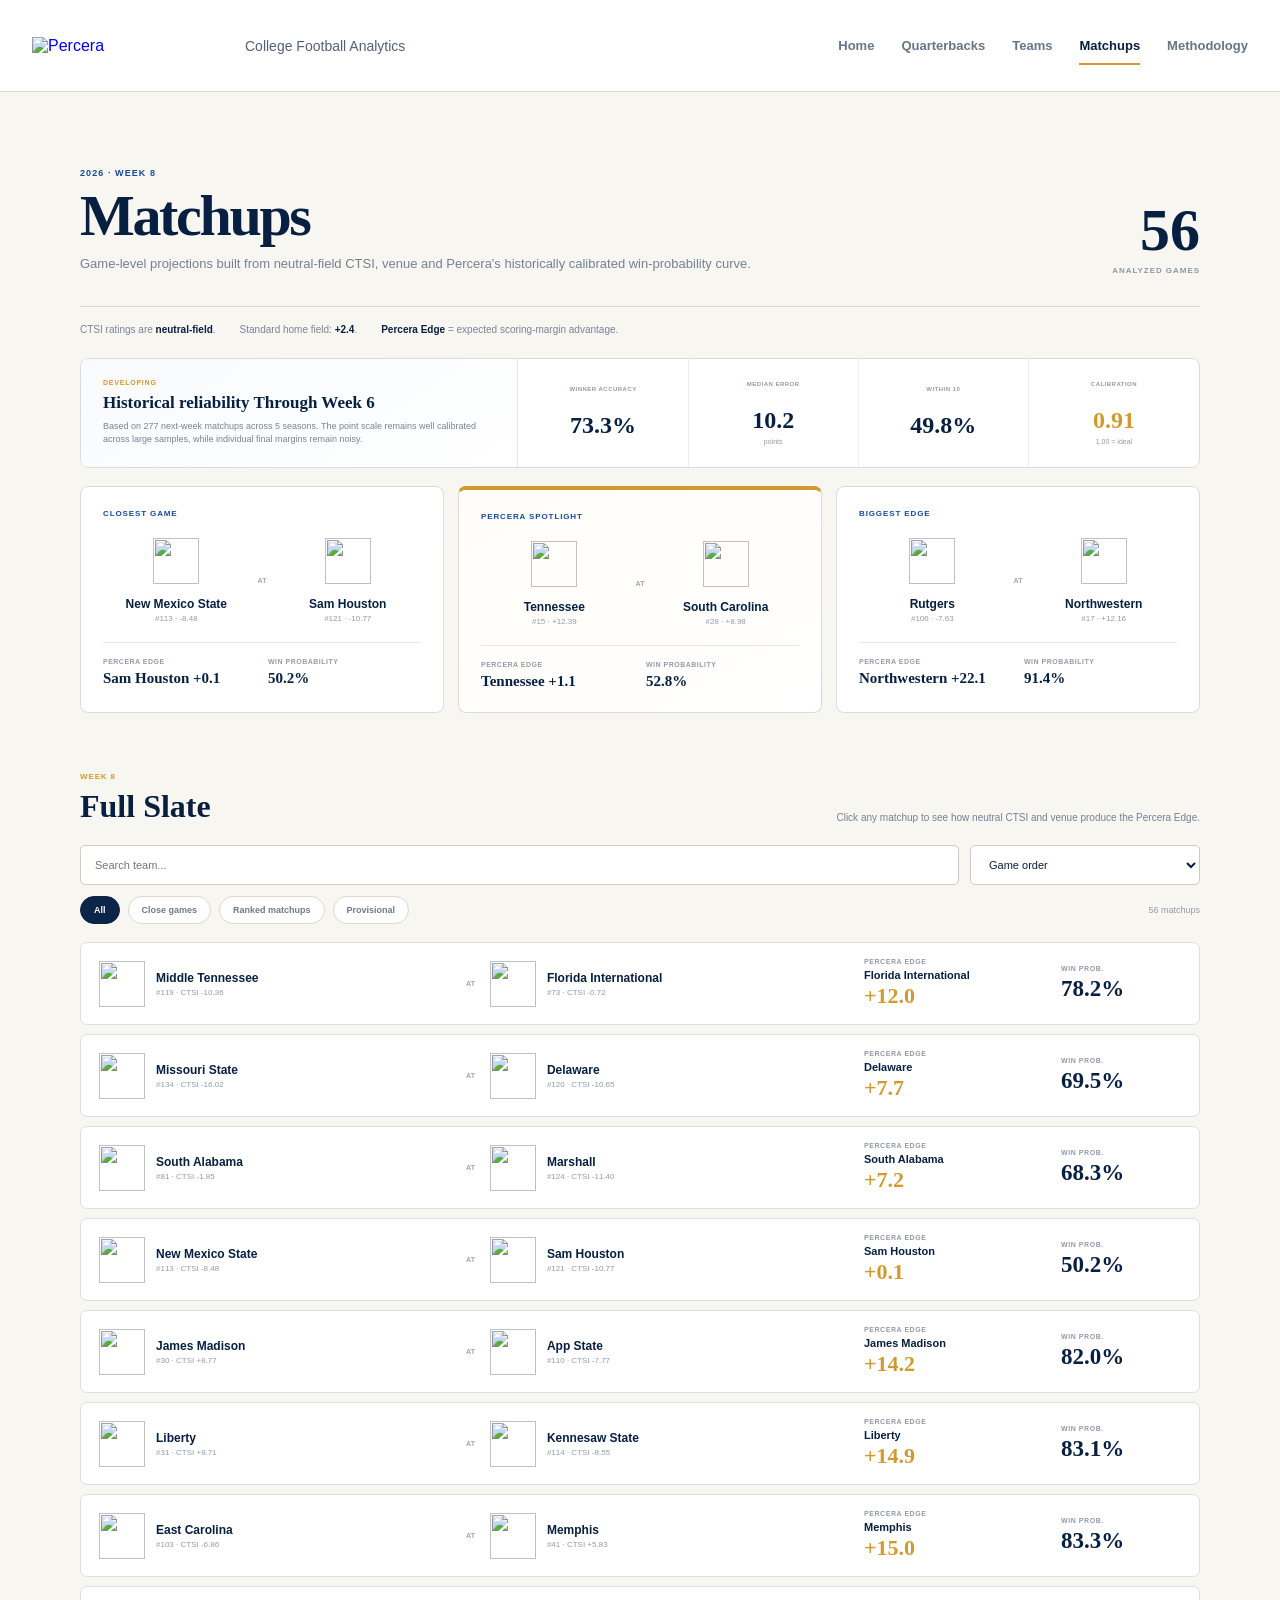
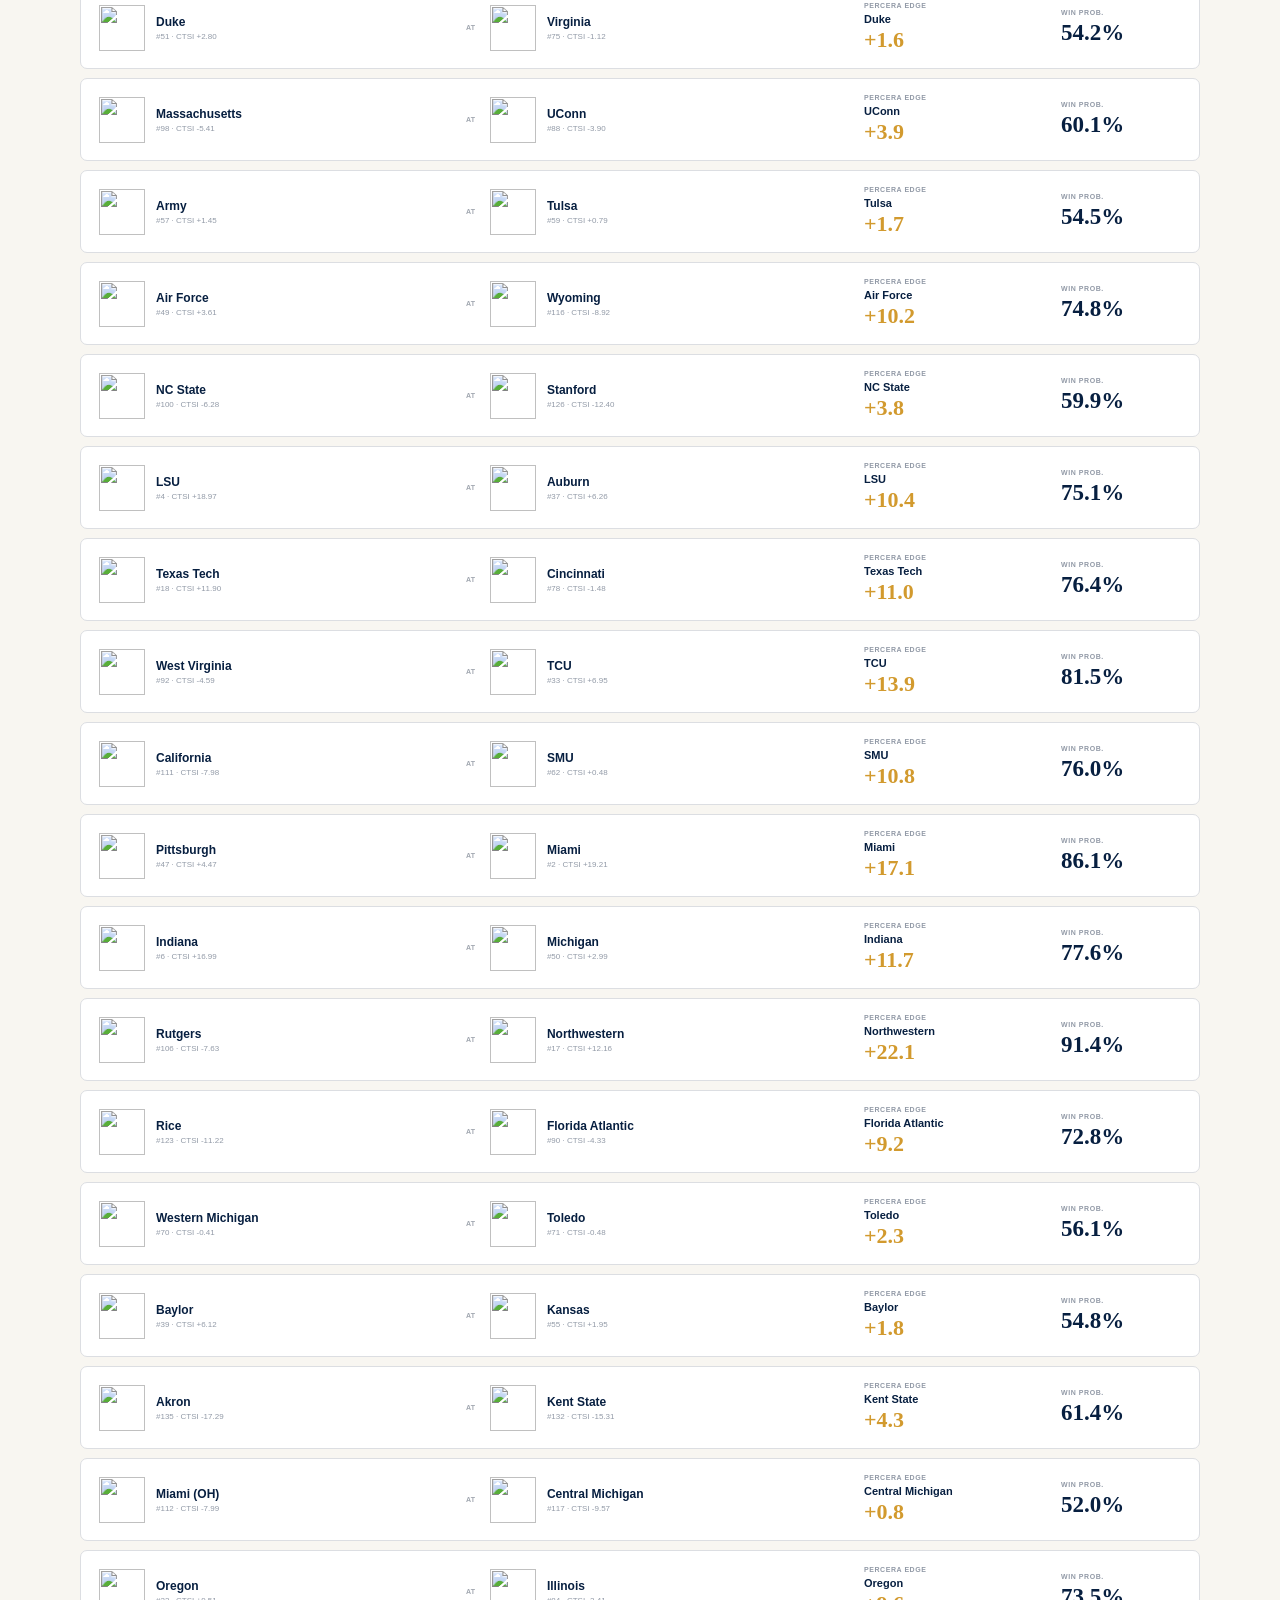
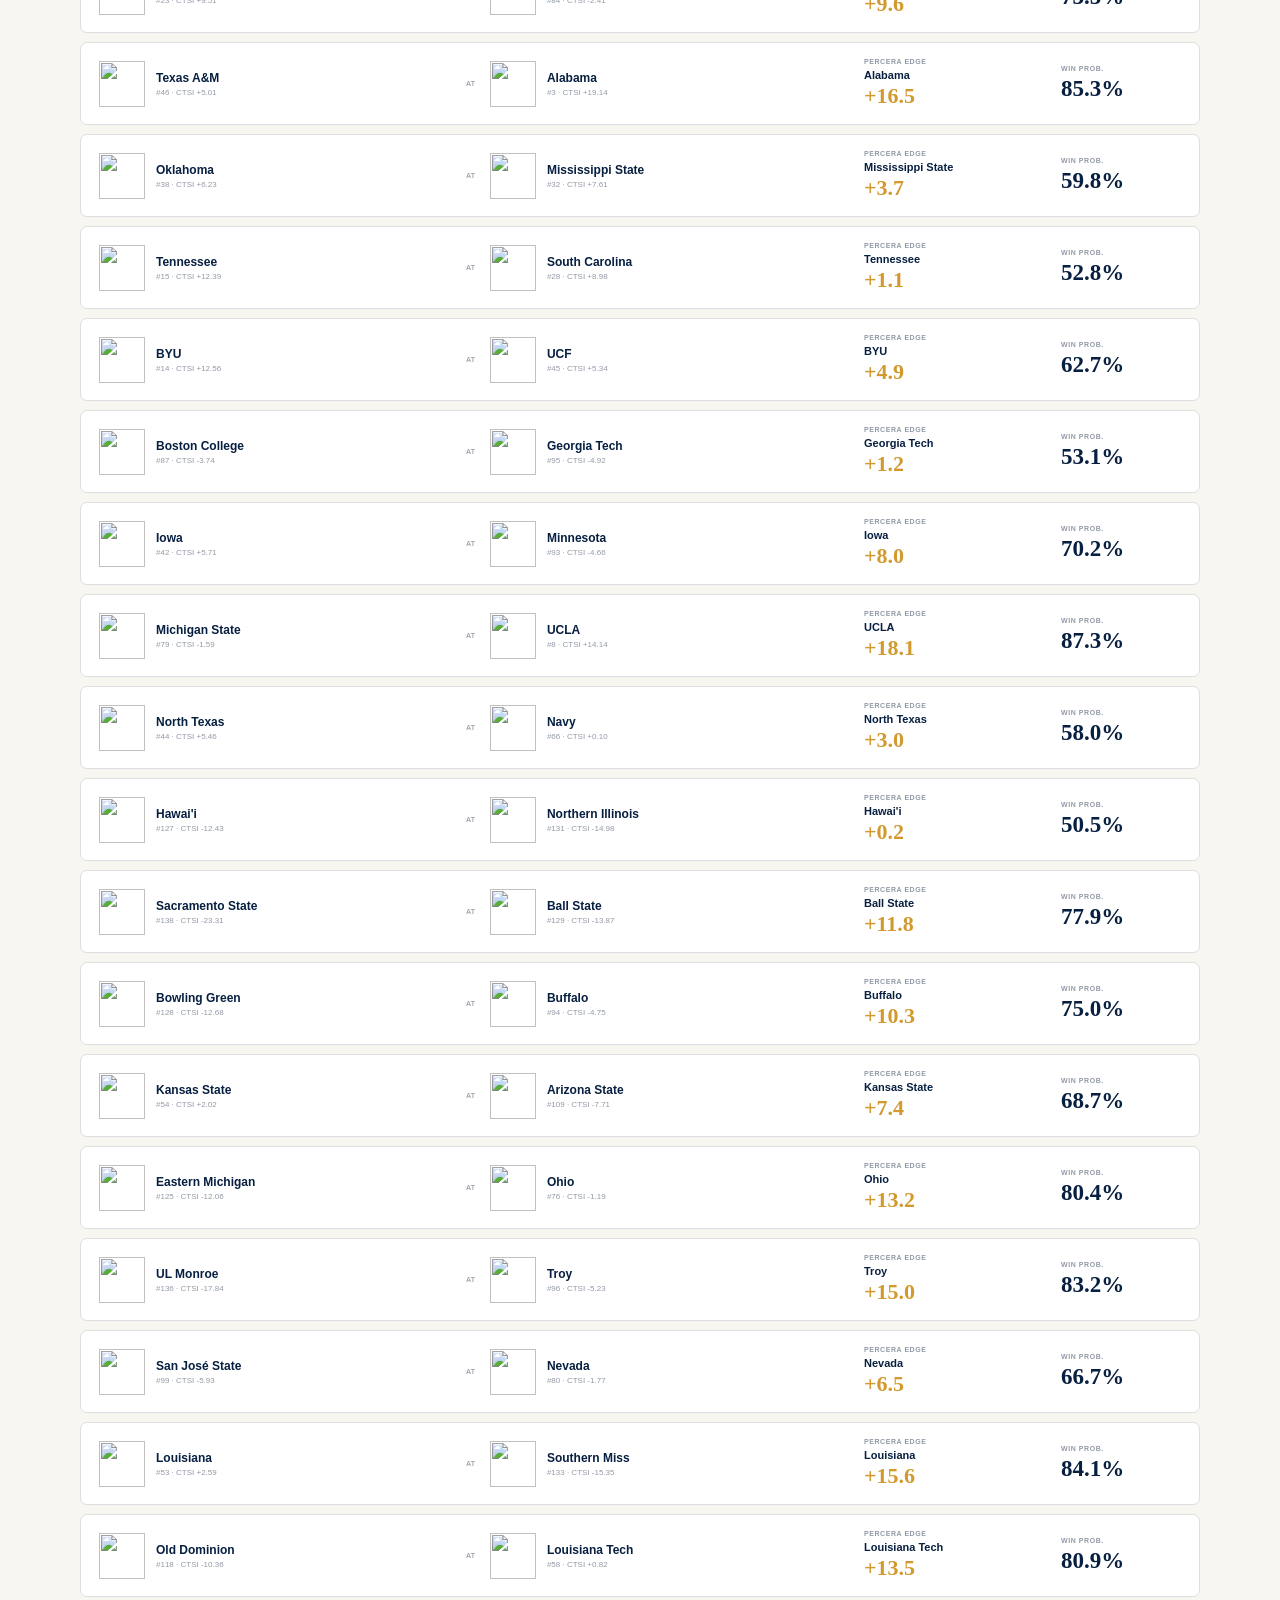
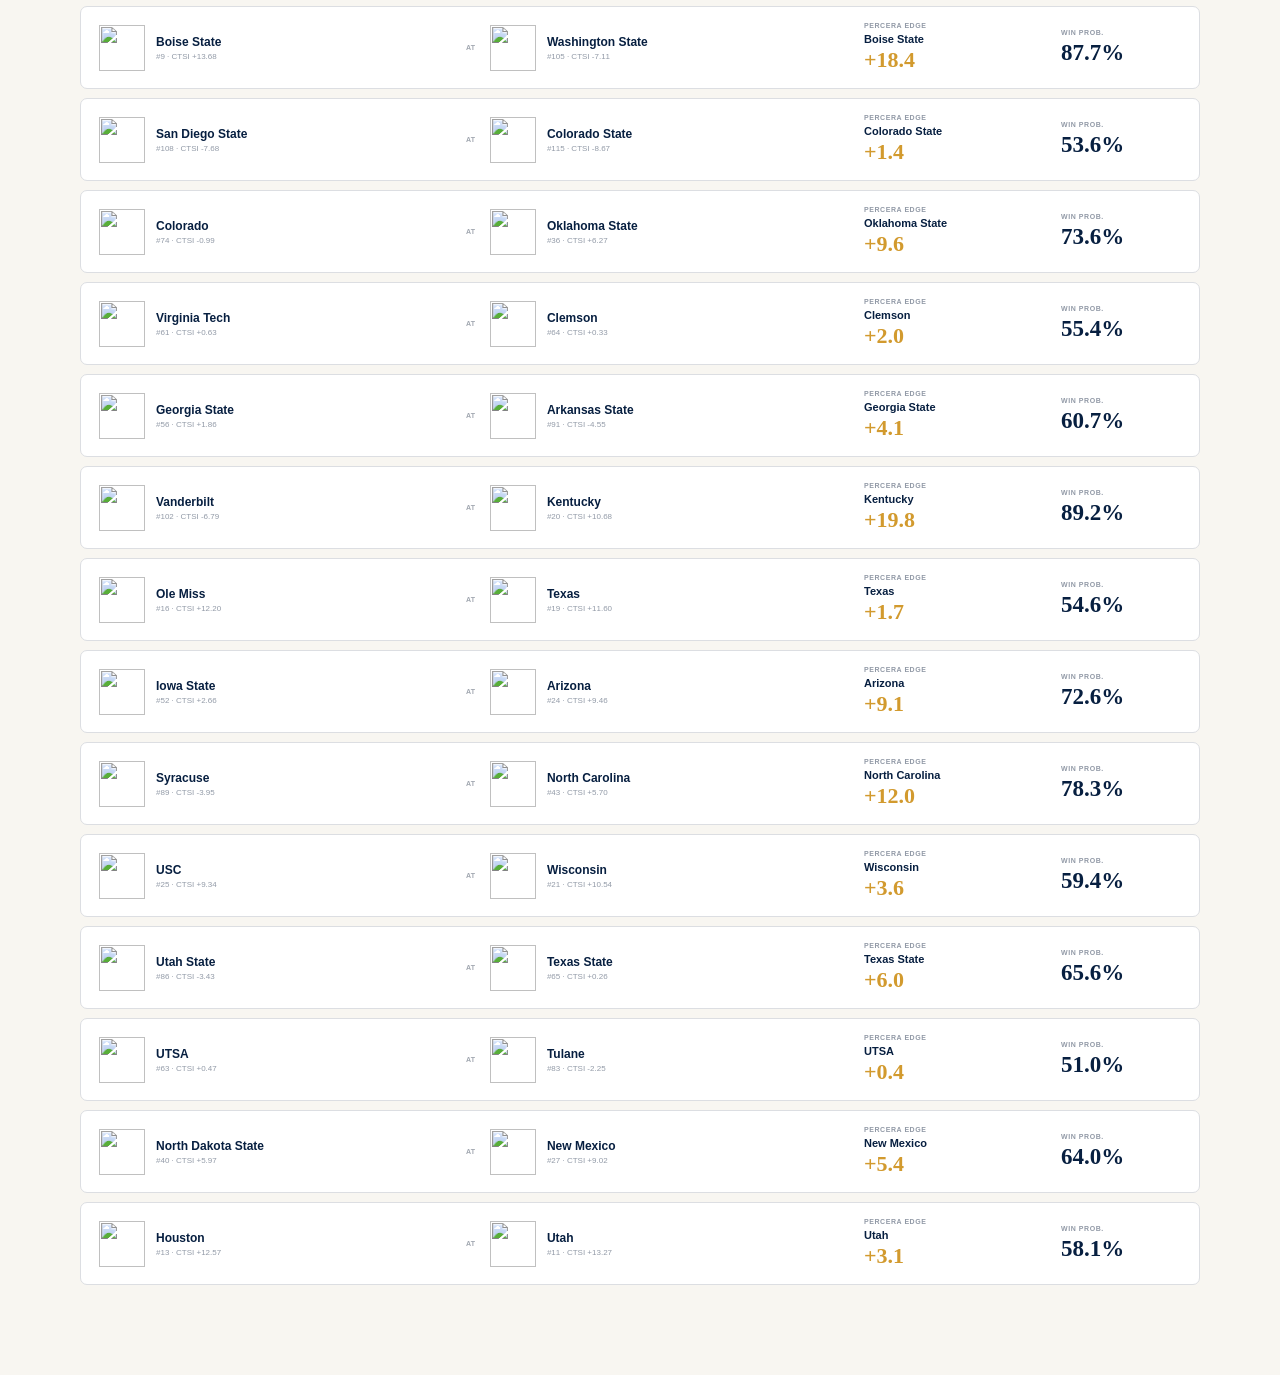
==== commit cc374725: "Week 7" ====
--- a/matchups.html
+++ b/matchups.html
@@ -148,7 +148,7 @@
 <div class="shell">
 <section class="hero">
   <div>
-    <span class="eyebrow">2026 · WEEK 7</span>
+    <span class="eyebrow">2026 · WEEK 8</span>
     <h1>Matchups</h1>
     <p>Game-level projections built from neutral-field CTSI, venue and Percera's historically calibrated win-probability curve.</p>
   </div>
@@ -181,7 +181,7 @@
 <section>
   <div class="slate-head">
     <div>
-      <small>WEEK 7</small>
+      <small>WEEK 8</small>
       <h2>Full Slate</h2>
     </div>
     <p>Click any matchup to see how neutral CTSI and venue produce the Percera Edge.</p>
@@ -212,7 +212,7 @@
 <script src="team_branding_2026.js?v=matchups-logo-resolver-v1"></script>
 
 <script>
-const DATA = {"season": 2026, "week": 7, "throughWeek": 6, "homeFieldDisplay": 2.4, "games": [{"gameId": 401871067, "home": "Middle Tennessee", "away": "Delaware", "homeLogo": "https://cdn.collegefootballdata.com/logos/500/2393.png", "awayLogo": "https://cdn.collegefootballdata.com/logos/500/48.png", "homeRank": 119, "awayRank": 123, "homeRating": -9.066998846738782, "awayRating": -10.847497314504793, "homeGames": 4, "awayGames": 4, "neutral": false, "neutralGap": 1.7804984677660105, "venue": 2.3509767051117696, "homeEdge": 4.13147517287778, "favorite": "Middle Tennessee", "edge": 4.13147517287778, "probability": 0.608440544223879, "sample": "established", "sampleLabel": "ESTABLISHED", "start": "2026-10-13T23:00:00.000Z", "spotlightScore": 35.41229385307347, "qualityPercentile": 13.043478260869566, "closenessPercentile": 68.96551724137932}, {"gameId": 401871053, "home": "Jacksonville State", "away": "Florida International", "homeLogo": "https://cdn.collegefootballdata.com/logos/500/55.png", "awayLogo": "https://cdn.collegefootballdata.com/logos/500/2229.png", "homeRank": 83, "awayRank": 65, "homeRating": -3.0412952654356693, "awayRating": -0.6493119726496775, "homeGames": 5, "awayGames": 4, "neutral": false, "neutralGap": -2.3919832927859916, "venue": 2.3509767051117696, "homeEdge": -0.04100658767422205, "favorite": "Florida International", "edge": 0.04100658767422205, "probability": 0.5010936837919565, "sample": "established", "sampleLabel": "ESTABLISHED", "start": "2026-10-14T00:00:00.000Z"}, {"gameId": 401871054, "home": "Missouri State", "away": "Kennesaw State", "homeLogo": "https://cdn.collegefootballdata.com/logos/500/2623.png", "awayLogo": "https://cdn.collegefootballdata.com/logos/500/338.png", "homeRank": 135, "awayRank": 113, "homeRating": -17.51029534690544, "awayRating": -8.473522282230002, "homeGames": 4, "awayGames": 4, "neutral": false, "neutralGap": -9.036773064675439, "venue": 2.3509767051117696, "homeEdge": -6.685796359563669, "favorite": "Kennesaw State", "edge": 6.685796359563669, "probability": 0.671122587690995, "sample": "established", "sampleLabel": "ESTABLISHED", "start": "2026-10-14T23:30:00.000Z", "spotlightScore": 25.832083958020988, "qualityPercentile": 10.869565217391305, "closenessPercentile": 48.275862068965516}, {"gameId": 401871068, "home": "Sam Houston", "away": "Western Kentucky", "homeLogo": "https://cdn.collegefootballdata.com/logos/500/2534.png", "awayLogo": "https://cdn.collegefootballdata.com/logos/500/98.png", "homeRank": 106, "awayRank": 128, "homeRating": -6.784575810981064, "awayRating": -13.58574010867386, "homeGames": 4, "awayGames": 5, "neutral": false, "neutralGap": 6.801164297692797, "venue": 2.3509767051117696, "homeEdge": 9.152141002804566, "favorite": "Sam Houston", "edge": 9.152141002804566, "probability": 0.7263905258923763, "sample": "established", "sampleLabel": "ESTABLISHED", "start": "2026-10-15T00:00:00.000Z", "spotlightScore": 25.42728635682159, "qualityPercentile": 15.942028985507246, "closenessPercentile": 39.6551724137931}, {"gameId": 401862800, "home": "UAB", "away": "East Carolina", "homeLogo": "https://cdn.collegefootballdata.com/logos/500/5.png", "awayLogo": "https://cdn.collegefootballdata.com/logos/500/151.png", "homeRank": 105, "awayRank": 91, "homeRating": -6.7123542431711245, "awayRating": -4.199946136442429, "homeGames": 5, "awayGames": 4, "neutral": false, "neutralGap": -2.512408106728696, "venue": 2.3509767051117696, "homeEdge": -0.16143140161692626, "favorite": "East Carolina", "edge": 0.16143140161692626, "probability": 0.5043054259157809, "sample": "established", "sampleLabel": "ESTABLISHED", "start": "2026-10-15T23:30:00.000Z", "spotlightScore": 57.13643178410794, "qualityPercentile": 29.710144927536234, "closenessPercentile": 98.27586206896551}, {"gameId": 401869950, "home": "Old Dominion", "away": "Georgia Southern", "homeLogo": "https://cdn.collegefootballdata.com/logos/500/295.png", "awayLogo": "https://cdn.collegefootballdata.com/logos/500/290.png", "homeRank": 115, "awayRank": 68, "homeRating": -8.829553061310149, "awayRating": -0.9478977780047196, "homeGames": 5, "awayGames": 5, "neutral": false, "neutralGap": -7.881655283305429, "venue": 2.3509767051117696, "homeEdge": -5.53067857819366, "favorite": "Georgia Southern", "edge": 5.53067857819366, "probability": 0.6433730123803232, "sample": "established", "sampleLabel": "ESTABLISHED", "start": "2026-10-15T23:30:00.000Z", "spotlightScore": 43.41079460269865, "qualityPercentile": 34.42028985507246, "closenessPercentile": 56.896551724137936}, {"gameId": 401860923, "home": "Texas State", "away": "Colorado State", "homeLogo": "https://cdn.collegefootballdata.com/logos/500/326.png", "awayLogo": "https://cdn.collegefootballdata.com/logos/500/36.png", "homeRank": 87, "awayRank": 95, "homeRating": -3.574027714824853, "awayRating": -4.5999208794244755, "homeGames": 4, "awayGames": 4, "neutral": false, "neutralGap": 1.0258931645996223, "venue": 2.3509767051117696, "homeEdge": 3.376869869711392, "favorite": "Texas State", "edge": 3.376869869711392, "probability": 0.5891027907801621, "sample": "established", "sampleLabel": "ESTABLISHED", "start": "2026-10-16T00:00:00.000Z", "spotlightScore": 51.2143928035982, "qualityPercentile": 34.78260869565217, "closenessPercentile": 75.86206896551724}, {"gameId": 401862801, "home": "Tulane", "away": "Memphis", "homeLogo": "https://cdn.collegefootballdata.com/logos/500/2655.png", "awayLogo": "https://cdn.collegefootballdata.com/logos/500/235.png", "homeRank": 104, "awayRank": 31, "homeRating": -6.440276290727587, "awayRating": 8.123214777402332, "homeGames": 5, "awayGames": 5, "neutral": false, "neutralGap": -14.563491068129919, "venue": 2.3509767051117696, "homeEdge": -12.21251436301815, "favorite": "Memphis", "edge": 12.21251436301815, "probability": 0.7863190306273558, "sample": "established", "sampleLabel": "ESTABLISHED", "start": "2026-10-16T23:30:00.000Z", "spotlightScore": 37.98350824587706, "qualityPercentile": 51.81159420289855, "closenessPercentile": 17.24137931034483}, {"gameId": 401858493, "home": "Purdue", "away": "Washington", "homeLogo": "https://cdn.collegefootballdata.com/logos/500/2509.png", "awayLogo": "https://cdn.collegefootballdata.com/logos/500/264.png", "homeRank": 52, "awayRank": 88, "homeRating": 2.8141349221167387, "awayRating": -3.7522670677721046, "homeGames": 5, "awayGames": 5, "neutral": false, "neutralGap": 6.566401989888844, "venue": 2.3509767051117696, "homeEdge": 8.917378695000613, "favorite": "Purdue", "edge": 8.917378695000613, "probability": 0.7213847068974101, "sample": "established", "sampleLabel": "ESTABLISHED", "start": "2026-10-17T00:00:00.000Z", "spotlightScore": 46.55172413793104, "qualityPercentile": 50.0, "closenessPercentile": 41.379310344827594}, {"gameId": 401869844, "home": "Coastal Carolina", "away": "App State", "homeLogo": "https://cdn.collegefootballdata.com/logos/500/324.png", "awayLogo": "https://cdn.collegefootballdata.com/logos/500/2026.png", "homeRank": 102, "awayRank": 120, "homeRating": -6.239875369462613, "awayRating": -9.585382268603446, "homeGames": 5, "awayGames": 4, "neutral": false, "neutralGap": 3.345506899140833, "venue": 2.3509767051117696, "homeEdge": 5.696483604252602, "favorite": "Coastal Carolina", "edge": 5.696483604252602, "probability": 0.6474212151323366, "sample": "established", "sampleLabel": "ESTABLISHED", "start": "2026-10-17T00:00:00.000Z", "spotlightScore": 33.55322338830585, "qualityPercentile": 20.28985507246377, "closenessPercentile": 53.448275862068975}, {"gameId": 401858494, "home": "UCLA", "away": "Wisconsin", "homeLogo": "https://cdn.collegefootballdata.com/logos/500/26.png", "awayLogo": "https://cdn.collegefootballdata.com/logos/500/275.png", "homeRank": 9, "awayRank": 17, "homeRating": 14.91431816764081, "awayRating": 11.942284981221006, "homeGames": 5, "awayGames": 4, "neutral": false, "neutralGap": 2.9720331864198037, "venue": 2.3509767051117696, "homeEdge": 5.323009891531573, "favorite": "UCLA", "edge": 5.323009891531573, "probability": 0.638273710011679, "sample": "established", "sampleLabel": "ESTABLISHED", "start": "2026-10-17T04:00:00.000Z", "spotlightScore": 80.29985007496254, "qualityPercentile": 91.30434782608697, "closenessPercentile": 63.793103448275865}, {"gameId": 401858492, "home": "Oregon", "away": "Nebraska", "homeLogo": "https://cdn.collegefootballdata.com/logos/500/2483.png", "awayLogo": "https://cdn.collegefootballdata.com/logos/500/158.png", "homeRank": 27, "awayRank": 10, "homeRating": 8.797070842573998, "awayRating": 14.295849266333837, "homeGames": 4, "awayGames": 5, "neutral": false, "neutralGap": -5.498778423759839, "venue": 2.3509767051117696, "homeEdge": -3.14780171864807, "favorite": "Nebraska", "edge": 3.14780171864807, "probability": 0.5831747272301944, "sample": "established", "sampleLabel": "ESTABLISHED", "start": "2026-10-17T04:00:00.000Z", "spotlightScore": 83.42578710644679, "qualityPercentile": 87.31884057971016, "closenessPercentile": 77.58620689655173}, {"gameId": 401869957, "home": "James Madison", "away": "Georgia State", "homeLogo": "https://cdn.collegefootballdata.com/logos/500/256.png", "awayLogo": "https://cdn.collegefootballdata.com/logos/500/2247.png", "homeRank": 35, "awayRank": 46, "homeRating": 7.258925653334166, "awayRating": 4.0547917699533516, "homeGames": 5, "awayGames": 4, "neutral": false, "neutralGap": 3.2041338833808144, "venue": 2.3509767051117696, "homeEdge": 5.5551105884925835, "favorite": "James Madison", "edge": 5.5551105884925835, "probability": 0.6439708353037383, "sample": "established", "sampleLabel": "ESTABLISHED", "start": "2026-10-17T16:00:00.000Z", "spotlightScore": 64.89505247376312, "qualityPercentile": 71.3768115942029, "closenessPercentile": 55.172413793103445}, {"gameId": 401862802, "home": "Army", "away": "Florida Atlantic", "homeLogo": "https://cdn.collegefootballdata.com/logos/500/349.png", "awayLogo": "https://cdn.collegefootballdata.com/logos/500/2226.png", "homeRank": 80, "awayRank": 71, "homeRating": -2.712844098912751, "awayRating": -1.47415329450554, "homeGames": 4, "awayGames": 4, "neutral": false, "neutralGap": -1.238690804407211, "venue": 2.3509767051117696, "homeEdge": 1.1122859007045587, "favorite": "Army", "edge": 1.1122859007045587, "probability": 0.5296309845989561, "sample": "established", "sampleLabel": "ESTABLISHED", "start": "2026-10-17T16:00:00.000Z", "spotlightScore": 64.16041979010495, "qualityPercentile": 46.01449275362319, "closenessPercentile": 91.37931034482759}, {"gameId": 401856724, "home": "Texas", "away": "Florida", "homeLogo": "https://cdn.collegefootballdata.com/logos/500/251.png", "awayLogo": "https://cdn.collegefootballdata.com/logos/500/57.png", "homeRank": 15, "awayRank": 33, "homeRating": 12.663527999102355, "awayRating": 7.496739320505666, "homeGames": 5, "awayGames": 5, "neutral": false, "neutralGap": 5.1667886785966886, "venue": 2.3509767051117696, "homeEdge": 7.517765383708458, "favorite": "Texas", "edge": 7.517765383708458, "probability": 0.6904073594669452, "sample": "established", "sampleLabel": "ESTABLISHED", "start": "2026-10-17T16:00:00.000Z", "spotlightScore": 68.62068965517241, "qualityPercentile": 83.33333333333333, "closenessPercentile": 46.55172413793104}, {"gameId": 401858488, "home": "Indiana", "away": "Ohio State", "homeLogo": "https://cdn.collegefootballdata.com/logos/500/84.png", "awayLogo": "https://cdn.collegefootballdata.com/logos/500/194.png", "homeRank": 6, "awayRank": 5, "homeRating": 16.973706338208096, "awayRating": 17.798480631874146, "homeGames": 5, "awayGames": 6, "neutral": false, "neutralGap": -0.8247742936660494, "venue": 2.3509767051117696, "homeEdge": 1.5262024114457202, "favorite": "Indiana", "edge": 1.5262024114457202, "probability": 0.5406156116526387, "sample": "established", "sampleLabel": "ESTABLISHED", "start": "2026-10-17T16:00:00.000Z", "spotlightScore": 93.21589205397301, "qualityPercentile": 96.7391304347826, "closenessPercentile": 87.93103448275862}, {"gameId": 401858268, "home": "SMU", "away": "Virginia", "homeLogo": "https://cdn.collegefootballdata.com/logos/500/2567.png", "awayLogo": "https://cdn.collegefootballdata.com/logos/500/258.png", "homeRank": 70, "awayRank": 69, "homeRating": -1.3937942212363852, "awayRating": -1.1198837667944763, "homeGames": 4, "awayGames": 5, "neutral": false, "neutralGap": -0.27391045444190887, "venue": 2.3509767051117696, "homeEdge": 2.0770662506698607, "favorite": "SMU", "edge": 2.0770662506698607, "probability": 0.5551718061586651, "sample": "established", "sampleLabel": "ESTABLISHED", "start": "2026-10-17T16:00:00.000Z", "spotlightScore": 64.01049475262369, "qualityPercentile": 50.36231884057971, "closenessPercentile": 84.48275862068965}, {"gameId": 401858267, "home": "Boston College", "away": "Pittsburgh", "homeLogo": "https://cdn.collegefootballdata.com/logos/500/103.png", "awayLogo": "https://cdn.collegefootballdata.com/logos/500/221.png", "homeRank": 100, "awayRank": 38, "homeRating": -5.911693193281151, "awayRating": 6.053898860354824, "homeGames": 4, "awayGames": 5, "neutral": false, "neutralGap": -11.965592053635975, "venue": 2.3509767051117696, "homeEdge": -9.614615348524206, "favorite": "Pittsburgh", "edge": 9.614615348524206, "probability": 0.7360861680949262, "sample": "established", "sampleLabel": "ESTABLISHED", "start": "2026-10-17T16:00:00.000Z", "spotlightScore": 44.91754122938531, "qualityPercentile": 50.72463768115942, "closenessPercentile": 36.206896551724135}, {"gameId": 401856829, "home": "West Virginia", "away": "Cincinnati", "homeLogo": "https://cdn.collegefootballdata.com/logos/500/277.png", "awayLogo": "https://cdn.collegefootballdata.com/logos/500/2132.png", "homeRank": 94, "awayRank": 79, "homeRating": -4.491308946473254, "awayRating": -2.6966312470792664, "homeGames": 5, "awayGames": 4, "neutral": false, "neutralGap": -1.7946776993939872, "venue": 2.3509767051117696, "homeEdge": 0.5562990057177823, "favorite": "West Virginia", "edge": 0.5562990057177823, "probability": 0.5148326816098049, "sample": "established", "sampleLabel": "ESTABLISHED", "start": "2026-10-17T16:00:00.000Z", "spotlightScore": 60.06746626686656, "qualityPercentile": 38.04347826086956, "closenessPercentile": 93.10344827586206}, {"gameId": 401858491, "home": "Michigan State", "away": "Northwestern", "homeLogo": "https://cdn.collegefootballdata.com/logos/500/127.png", "awayLogo": "https://cdn.collegefootballdata.com/logos/500/77.png", "homeRank": 72, "awayRank": 16, "homeRating": -1.6089526088108437, "awayRating": 12.104482402013142, "homeGames": 6, "awayGames": 4, "neutral": false, "neutralGap": -13.713435010823986, "venue": 2.3509767051117696, "homeEdge": -11.362458305712217, "favorite": "Northwestern", "edge": 11.362458305712217, "probability": 0.7706864291417068, "sample": "established", "sampleLabel": "ESTABLISHED", "start": "2026-10-17T16:00:00.000Z", "spotlightScore": 50.95952023988006, "qualityPercentile": 68.84057971014492, "closenessPercentile": 24.13793103448276}, {"gameId": 401856720, "home": "LSU", "away": "Mississippi State", "homeLogo": "https://cdn.collegefootballdata.com/logos/500/99.png", "awayLogo": "https://cdn.collegefootballdata.com/logos/500/344.png", "homeRank": 8, "awayRank": 20, "homeRating": 14.918441391618016, "awayRating": 11.744738185194905, "homeGames": 5, "awayGames": 5, "neutral": false, "neutralGap": 3.173703206423111, "venue": 2.3509767051117696, "homeEdge": 5.52467991153488, "favorite": "LSU", "edge": 5.52467991153488, "probability": 0.6432261635683166, "sample": "established", "sampleLabel": "ESTABLISHED", "start": "2026-10-17T16:00:00.000Z", "spotlightScore": 77.79610194902548, "qualityPercentile": 90.57971014492753, "closenessPercentile": 58.62068965517242}, {"gameId": 401856830, "home": "Kansas State", "away": "Kansas", "homeLogo": "https://cdn.collegefootballdata.com/logos/500/2306.png", "awayLogo": "https://cdn.collegefootballdata.com/logos/500/2305.png", "homeRank": 63, "awayRank": 43, "homeRating": -0.6117770533519707, "awayRating": 4.601647856555585, "homeGames": 4, "awayGames": 4, "neutral": false, "neutralGap": -5.213424909907556, "venue": 2.3509767051117696, "homeEdge": -2.8624482047957867, "favorite": "Kansas", "edge": 2.8624482047957867, "probability": 0.5757564643274675, "sample": "established", "sampleLabel": "ESTABLISHED", "start": "2026-10-17T16:00:00.000Z", "spotlightScore": 69.80509745127436, "qualityPercentile": 62.31884057971014, "closenessPercentile": 81.03448275862068}, {"gameId": 401866441, "home": "Bowling Green", "away": "Ball State", "homeLogo": "https://cdn.collegefootballdata.com/logos/500/189.png", "awayLogo": "https://cdn.collegefootballdata.com/logos/500/2050.png", "homeRank": 121, "awayRank": 133, "homeRating": -10.129642437229283, "awayRating": -15.894592945962547, "homeGames": 5, "awayGames": 5, "neutral": false, "neutralGap": 5.764950508733264, "venue": 2.3509767051117696, "homeEdge": 8.115927213845033, "favorite": "Bowling Green", "edge": 8.115927213845033, "probability": 0.7038790720899742, "sample": "established", "sampleLabel": "ESTABLISHED", "start": "2026-10-17T16:00:00.000Z", "spotlightScore": 22.45877061469265, "qualityPercentile": 8.695652173913043, "closenessPercentile": 43.103448275862064}, {"gameId": 401858489, "home": "Maryland", "away": "Rutgers", "homeLogo": "https://cdn.collegefootballdata.com/logos/500/120.png", "awayLogo": "https://cdn.collegefootballdata.com/logos/500/164.png", "homeRank": 85, "awayRank": 124, "homeRating": -3.275880677486119, "awayRating": -10.97018868673967, "homeGames": 5, "awayGames": 4, "neutral": false, "neutralGap": 7.69430800925355, "venue": 2.3509767051117696, "homeEdge": 10.04528471436532, "favorite": "Maryland", "edge": 10.04528471436532, "probability": 0.744914376612361, "sample": "established", "sampleLabel": "ESTABLISHED", "start": "2026-10-17T16:30:00.000Z", "spotlightScore": 28.793103448275865, "qualityPercentile": 25.0, "closenessPercentile": 34.48275862068966}, {"gameId": 401862803, "home": "Temple", "away": "Charlotte", "homeLogo": "https://cdn.collegefootballdata.com/logos/500/218.png", "awayLogo": "https://cdn.collegefootballdata.com/logos/500/2429.png", "homeRank": 98, "awayRank": 136, "homeRating": -5.0812151539734005, "awayRating": -18.563416774548156, "homeGames": 5, "awayGames": 5, "neutral": false, "neutralGap": 13.482201620574756, "venue": 2.3509767051117696, "homeEdge": 15.833178325686525, "favorite": "Temple", "edge": 15.833178325686525, "probability": 0.844111685875647, "sample": "established", "sampleLabel": "ESTABLISHED", "start": "2026-10-17T17:00:00.000Z", "spotlightScore": 14.3928035982009, "qualityPercentile": 15.942028985507246, "closenessPercentile": 12.06896551724138}, {"gameId": 401866442, "home": "Buffalo", "away": "Massachusetts", "homeLogo": "https://cdn.collegefootballdata.com/logos/500/2084.png", "awayLogo": "https://cdn.collegefootballdata.com/logos/500/113.png", "homeRank": 99, "awayRank": 96, "homeRating": -5.112929665753221, "awayRating": -4.641701899874903, "homeGames": 4, "awayGames": 4, "neutral": false, "neutralGap": -0.47122776587831794, "venue": 2.3509767051117696, "homeEdge": 1.8797489392334517, "favorite": "Buffalo", "edge": 1.8797489392334517, "probability": 0.5499673859695781, "sample": "established", "sampleLabel": "ESTABLISHED", "start": "2026-10-17T17:00:00.000Z", "spotlightScore": 52.526236881559214, "qualityPercentile": 30.07246376811594, "closenessPercentile": 86.20689655172413}, {"gameId": 401866443, "home": "Central Michigan", "away": "Western Michigan", "homeLogo": "https://cdn.collegefootballdata.com/logos/500/2117.png", "awayLogo": "https://cdn.collegefootballdata.com/logos/500/2711.png", "homeRank": 112, "awayRank": 64, "homeRating": -8.34189626573238, "awayRating": -0.6141203654747465, "homeGames": 5, "awayGames": 5, "neutral": false, "neutralGap": -7.727775900257634, "venue": 2.3509767051117696, "homeEdge": -5.376799195145864, "favorite": "Western Michigan", "edge": 5.376799195145864, "probability": 0.6395975519165736, "sample": "established", "sampleLabel": "ESTABLISHED", "start": "2026-10-17T17:30:00.000Z", "spotlightScore": 47.00149925037481, "qualityPercentile": 36.95652173913043, "closenessPercentile": 62.06896551724138}, {"gameId": 401864522, "home": "Wyoming", "away": "Northern Illinois", "homeLogo": "https://cdn.collegefootballdata.com/logos/500/2751.png", "awayLogo": "https://cdn.collegefootballdata.com/logos/500/2459.png", "homeRank": 111, "awayRank": 129, "homeRating": -8.28461408216129, "awayRating": -13.905256508211911, "homeGames": 5, "awayGames": 4, "neutral": false, "neutralGap": 5.620642426050621, "venue": 2.3509767051117696, "homeEdge": 7.97161913116239, "favorite": "Wyoming", "edge": 7.97161913116239, "probability": 0.7006601287116535, "sample": "established", "sampleLabel": "ESTABLISHED", "start": "2026-10-17T19:30:00.000Z", "spotlightScore": 26.191904047976013, "qualityPercentile": 13.768115942028986, "closenessPercentile": 44.827586206896555}, {"gameId": 401856828, "home": "Texas Tech", "away": "Arizona State", "homeLogo": "https://cdn.collegefootballdata.com/logos/500/2641.png", "awayLogo": "https://cdn.collegefootballdata.com/logos/500/9.png", "homeRank": 14, "awayRank": 107, "homeRating": 12.750909963342199, "awayRating": -7.133772116889035, "homeGames": 4, "awayGames": 4, "neutral": false, "neutralGap": 19.884682080231233, "venue": 2.3509767051117696, "homeEdge": 22.235658785343002, "favorite": "Texas Tech", "edge": 22.235658785343002, "probability": 0.914681647751446, "sample": "established", "sampleLabel": "ESTABLISHED", "start": "2026-10-17T19:30:00.000Z", "spotlightScore": 35.50974512743628, "qualityPercentile": 56.88405797101449, "closenessPercentile": 3.4482758620689613}, {"gameId": 401856723, "home": "Tennessee", "away": "Alabama", "homeLogo": "https://cdn.collegefootballdata.com/logos/500/2633.png", "awayLogo": "https://cdn.collegefootballdata.com/logos/500/333.png", "homeRank": 30, "awayRank": 2, "homeRating": 8.215024539199817, "awayRating": 22.681399443318895, "homeGames": 5, "awayGames": 6, "neutral": false, "neutralGap": -14.466374904119078, "venue": 2.3509767051117696, "homeEdge": -12.11539819900731, "favorite": "Alabama", "edge": 12.11539819900731, "probability": 0.7845730423562269, "sample": "established", "sampleLabel": "ESTABLISHED", "start": "2026-10-17T19:30:00.000Z", "spotlightScore": 61.06446776611694, "qualityPercentile": 89.13043478260869, "closenessPercentile": 18.965517241379317}, {"gameId": 401864524, "home": "Air Force", "away": "UNLV", "homeLogo": "https://cdn.collegefootballdata.com/logos/500/2005.png", "awayLogo": "https://cdn.collegefootballdata.com/logos/500/2439.png", "homeRank": 49, "awayRank": 60, "homeRating": 3.676960049415053, "awayRating": -0.37036959292403115, "homeGames": 4, "awayGames": 6, "neutral": false, "neutralGap": 4.0473296423390845, "venue": 2.3509767051117696, "homeEdge": 6.398306347450854, "favorite": "Air Force", "edge": 6.398306347450854, "probability": 0.6643178931549586, "sample": "established", "sampleLabel": "ESTABLISHED", "start": "2026-10-17T19:30:00.000Z", "spotlightScore": 56.73913043478261, "qualityPercentile": 61.231884057971016, "closenessPercentile": 50.0}, {"gameId": 401858266, "home": "Duke", "away": "North Carolina", "homeLogo": "https://cdn.collegefootballdata.com/logos/500/150.png", "awayLogo": "https://cdn.collegefootballdata.com/logos/500/153.png", "homeRank": 56, "awayRank": 41, "homeRating": 2.185290128570454, "awayRating": 4.992028464396716, "homeGames": 4, "awayGames": 4, "neutral": false, "neutralGap": -2.806738335826262, "venue": 2.3509767051117696, "homeEdge": -0.4557616307144925, "favorite": "North Carolina", "edge": 0.4557616307144925, "probability": 0.512153211289832, "sample": "established", "sampleLabel": "ESTABLISHED", "start": "2026-10-17T19:30:00.000Z", "spotlightScore": 77.27886056971514, "qualityPercentile": 65.57971014492753, "closenessPercentile": 94.82758620689656}, {"gameId": 401858490, "home": "Michigan", "away": "Penn State", "homeLogo": "https://cdn.collegefootballdata.com/logos/500/130.png", "awayLogo": "https://cdn.collegefootballdata.com/logos/500/213.png", "homeRank": 53, "awayRank": 32, "homeRating": 2.5495022800153317, "awayRating": 7.569056915919148, "homeGames": 5, "awayGames": 6, "neutral": false, "neutralGap": -5.019554635903816, "venue": 2.3509767051117696, "homeEdge": -2.6685779307920465, "favorite": "Penn State", "edge": 2.6685779307920465, "probability": 0.5706967078518342, "sample": "established", "sampleLabel": "ESTABLISHED", "start": "2026-10-17T19:30:00.000Z", "spotlightScore": 75.0599700149925, "qualityPercentile": 69.92753623188406, "closenessPercentile": 82.75862068965517}, {"gameId": 401866444, "home": "Eastern Michigan", "away": "Toledo", "homeLogo": "https://cdn.collegefootballdata.com/logos/500/2199.png", "awayLogo": "https://cdn.collegefootballdata.com/logos/500/2649.png", "homeRank": 116, "awayRank": 84, "homeRating": -8.884052177514963, "awayRating": -3.141293738448497, "homeGames": 6, "awayGames": 5, "neutral": false, "neutralGap": -5.742758439066466, "venue": 2.3509767051117696, "homeEdge": -3.3917817339546965, "favorite": "Toledo", "edge": 3.3917817339546965, "probability": 0.5894878197375396, "sample": "established", "sampleLabel": "ESTABLISHED", "start": "2026-10-17T19:30:00.000Z", "spotlightScore": 46.61169415292354, "qualityPercentile": 28.26086956521739, "closenessPercentile": 74.13793103448276}, {"gameId": 401858264, "home": "Virginia Tech", "away": "Georgia Tech", "homeLogo": "https://cdn.collegefootballdata.com/logos/500/259.png", "awayLogo": "https://cdn.collegefootballdata.com/logos/500/59.png", "homeRank": 54, "awayRank": 108, "homeRating": 2.4918823081341874, "awayRating": -7.147222508090781, "homeGames": 5, "awayGames": 4, "neutral": false, "neutralGap": 9.639104816224968, "venue": 2.3509767051117696, "homeEdge": 11.990081521336737, "favorite": "Virginia Tech", "edge": 11.990081521336737, "probability": 0.7823047967563229, "sample": "established", "sampleLabel": "ESTABLISHED", "start": "2026-10-17T19:30:00.000Z", "spotlightScore": 33.49325337331334, "qualityPercentile": 42.028985507246375, "closenessPercentile": 20.68965517241379}, {"gameId": 401856719, "home": "Georgia", "away": "Auburn", "homeLogo": "https://cdn.collegefootballdata.com/logos/500/61.png", "awayLogo": "https://cdn.collegefootballdata.com/logos/500/2.png", "homeRank": 4, "awayRank": 55, "homeRating": 18.888031796033776, "awayRating": 2.47913538697983, "homeGames": 5, "awayGames": 5, "neutral": false, "neutralGap": 16.408896409053945, "venue": 2.3509767051117696, "homeEdge": 18.759873114165714, "favorite": "Georgia", "edge": 18.759873114165714, "probability": 0.8809414917130562, "sample": "established", "sampleLabel": "ESTABLISHED", "start": "2026-10-17T19:30:00.000Z", "spotlightScore": 50.36731634182909, "qualityPercentile": 79.34782608695653, "closenessPercentile": 6.896551724137934}, {"gameId": 401856721, "home": "Ole Miss", "away": "Missouri", "homeLogo": "https://cdn.collegefootballdata.com/logos/500/145.png", "awayLogo": "https://cdn.collegefootballdata.com/logos/500/142.png", "homeRank": 34, "awayRank": 13, "homeRating": 7.375086439741408, "awayRating": 12.873805496053157, "homeGames": 5, "awayGames": 5, "neutral": false, "neutralGap": -5.4987190563117485, "venue": 2.3509767051117696, "homeEdge": -3.147742351199979, "favorite": "Missouri", "edge": 3.147742351199979, "probability": 0.5831731876575827, "sample": "established", "sampleLabel": "ESTABLISHED", "start": "2026-10-17T19:30:00.000Z", "spotlightScore": 81.94152923538232, "qualityPercentile": 83.69565217391305, "closenessPercentile": 79.3103448275862}, {"gameId": 401866478, "home": "Miami (OH)", "away": "Akron", "homeLogo": "https://cdn.collegefootballdata.com/logos/500/193.png", "awayLogo": "https://cdn.collegefootballdata.com/logos/500/2006.png", "homeRank": 110, "awayRank": 134, "homeRating": -7.526573279188986, "awayRating": -16.379649067253723, "homeGames": 5, "awayGames": 5, "neutral": false, "neutralGap": 8.853075788064737, "venue": 2.3509767051117696, "homeEdge": 11.204052493176507, "favorite": "Miami (OH)", "edge": 11.204052493176507, "probability": 0.7676861736949173, "sample": "established", "sampleLabel": "ESTABLISHED", "start": "2026-10-17T19:30:00.000Z", "spotlightScore": 18.425787106446776, "qualityPercentile": 12.318840579710145, "closenessPercentile": 27.586206896551722}, {"gameId": 401862805, "home": "Rice", "away": "Tulsa", "homeLogo": "https://cdn.collegefootballdata.com/logos/500/242.png", "awayLogo": "https://cdn.collegefootballdata.com/logos/500/202.png", "homeRank": 114, "awayRank": 67, "homeRating": -8.496717329882848, "awayRating": -0.8417407268394635, "homeGames": 5, "awayGames": 5, "neutral": false, "neutralGap": -7.654976603043385, "venue": 2.3509767051117696, "homeEdge": -5.3039998979316145, "favorite": "Tulsa", "edge": 5.3039998979316145, "probability": 0.6378053395627064, "sample": "established", "sampleLabel": "ESTABLISHED", "start": "2026-10-17T20:30:00.000Z", "spotlightScore": 47.29385307346327, "qualityPercentile": 35.14492753623188, "closenessPercentile": 65.51724137931035}, {"gameId": 401869966, "home": "Louisiana", "away": "Troy", "homeLogo": "https://cdn.collegefootballdata.com/logos/500/309.png", "awayLogo": "https://cdn.collegefootballdata.com/logos/500/2653.png", "homeRank": 62, "awayRank": 75, "homeRating": -0.6042790111757913, "awayRating": -1.9629040812310132, "homeGames": 5, "awayGames": 4, "neutral": false, "neutralGap": 1.358625070055222, "venue": 2.3509767051117696, "homeEdge": 3.7096017751669916, "favorite": "Louisiana", "edge": 3.7096017751669916, "probability": 0.5976672635420693, "sample": "established", "sampleLabel": "ESTABLISHED", "start": "2026-10-17T21:00:00.000Z", "spotlightScore": 58.92803598200899, "qualityPercentile": 51.08695652173913, "closenessPercentile": 70.6896551724138}, {"gameId": 401860903, "home": "Oregon State", "away": "Washington State", "homeLogo": "https://cdn.collegefootballdata.com/logos/500/204.png", "awayLogo": "https://cdn.collegefootballdata.com/logos/500/265.png", "homeRank": 21, "awayRank": 118, "homeRating": 11.107546092138799, "awayRating": -8.988419123762883, "homeGames": 5, "awayGames": 5, "neutral": false, "neutralGap": 20.095965215901682, "venue": 2.3509767051117696, "homeEdge": 22.44694192101345, "favorite": "Oregon State", "edge": 22.44694192101345, "probability": 0.9164243264224059, "sample": "established", "sampleLabel": "ESTABLISHED", "start": "2026-10-17T22:00:00.000Z", "spotlightScore": 30.907046476761618, "qualityPercentile": 50.36231884057971, "closenessPercentile": 1.7241379310344862}, {"gameId": 401856832, "home": "Baylor", "away": "TCU", "homeLogo": "https://cdn.collegefootballdata.com/logos/500/239.png", "awayLogo": "https://cdn.collegefootballdata.com/logos/500/2628.png", "homeRank": 37, "awayRank": 48, "homeRating": 6.847219707742865, "awayRating": 3.685204660990073, "homeGames": 4, "awayGames": 4, "neutral": false, "neutralGap": 3.162015046752792, "venue": 2.3509767051117696, "homeEdge": 5.512991751864561, "favorite": "Baylor", "edge": 5.512991751864561, "probability": 0.6429399572762284, "sample": "established", "sampleLabel": "ESTABLISHED", "start": "2026-10-17T23:00:00.000Z", "spotlightScore": 66.0944527736132, "qualityPercentile": 69.92753623188406, "closenessPercentile": 60.3448275862069}, {"gameId": 401869934, "home": "Southern Miss", "away": "Arkansas State", "homeLogo": "https://cdn.collegefootballdata.com/logos/500/2572.png", "awayLogo": "https://cdn.collegefootballdata.com/logos/500/2032.png", "homeRank": 130, "awayRank": 103, "homeRating": -14.73481167023584, "awayRating": -6.271691197388774, "homeGames": 4, "awayGames": 5, "neutral": false, "neutralGap": -8.463120472847066, "venue": 2.3509767051117696, "homeEdge": -6.112143767735297, "favorite": "Arkansas State", "edge": 6.112143767735297, "probability": 0.6574761618534726, "sample": "established", "sampleLabel": "ESTABLISHED", "start": "2026-10-17T23:00:00.000Z", "spotlightScore": 30.472263868065966, "qualityPercentile": 16.304347826086957, "closenessPercentile": 51.72413793103448}, {"gameId": 401858263, "home": "Miami", "away": "Florida State", "homeLogo": "https://cdn.collegefootballdata.com/logos/500/2390.png", "awayLogo": "https://cdn.collegefootballdata.com/logos/500/52.png", "homeRank": 3, "awayRank": 58, "homeRating": 21.262380816117, "awayRating": 1.6672874583820072, "homeGames": 4, "awayGames": 5, "neutral": false, "neutralGap": 19.595093357734992, "venue": 2.3509767051117696, "homeEdge": 21.94607006284676, "favorite": "Miami", "edge": 21.94607006284676, "probability": 0.9122395797085198, "sample": "established", "sampleLabel": "ESTABLISHED", "start": "2026-10-17T23:00:00.000Z", "spotlightScore": 49.242878560719646, "qualityPercentile": 78.62318840579711, "closenessPercentile": 5.1724137931034475}, {"gameId": 401864520, "home": "North Dakota State", "away": "Nevada", "homeLogo": "https://cdn.collegefootballdata.com/logos/500/2449.png", "awayLogo": "https://cdn.collegefootballdata.com/logos/500/2440.png", "homeRank": 36, "awayRank": 73, "homeRating": 6.9967290888781335, "awayRating": -1.754111526539901, "homeGames": 5, "awayGames": 4, "neutral": false, "neutralGap": 8.750840615418035, "venue": 2.3509767051117696, "homeEdge": 11.101817320529804, "favorite": "North Dakota State", "edge": 11.101817320529804, "probability": 0.7657353256256128, "sample": "established", "sampleLabel": "ESTABLISHED", "start": "2026-10-17T23:00:00.000Z", "spotlightScore": 48.46326836581709, "qualityPercentile": 61.231884057971016, "closenessPercentile": 29.31034482758621}, {"gameId": 401862806, "home": "South Florida", "away": "Kent State", "homeLogo": "https://cdn.collegefootballdata.com/logos/500/58.png", "awayLogo": "https://cdn.collegefootballdata.com/logos/500/2309.png", "homeRank": 66, "awayRank": 132, "homeRating": -0.6879551176241225, "awayRating": -15.613032465995435, "homeGames": 5, "awayGames": 5, "neutral": false, "neutralGap": 14.925077348371312, "venue": 2.3509767051117696, "homeEdge": 17.276054053483083, "favorite": "South Florida", "edge": 17.276054053483083, "probability": 0.8633121641222, "sample": "established", "sampleLabel": "ESTABLISHED", "start": "2026-10-17T23:00:00.000Z", "spotlightScore": 20.83958020989505, "qualityPercentile": 28.985507246376812, "closenessPercentile": 8.62068965517241}, {"gameId": 401856726, "home": "Vanderbilt", "away": "Arkansas", "homeLogo": "https://cdn.collegefootballdata.com/logos/500/238.png", "awayLogo": "https://cdn.collegefootballdata.com/logos/500/8.png", "homeRank": 101, "awayRank": 93, "homeRating": -6.226848685200467, "awayRating": -4.280421215350291, "homeGames": 5, "awayGames": 5, "neutral": false, "neutralGap": -1.9464274698501765, "venue": 2.3509767051117696, "homeEdge": 0.40454923526159314, "favorite": "Vanderbilt", "edge": 0.40454923526159314, "probability": 0.5107880466609781, "sample": "established", "sampleLabel": "ESTABLISHED", "start": "2026-10-17T23:00:00.000Z", "spotlightScore": 56.8815592203898, "qualityPercentile": 30.43478260869565, "closenessPercentile": 96.55172413793103}, {"gameId": 401858265, "home": "Syracuse", "away": "Louisville", "homeLogo": "https://cdn.collegefootballdata.com/logos/500/183.png", "awayLogo": "https://cdn.collegefootballdata.com/logos/500/97.png", "homeRank": 74, "awayRank": 47, "homeRating": -1.7910625523322363, "awayRating": 3.9820487566689615, "homeGames": 4, "awayGames": 5, "neutral": false, "neutralGap": -5.773111309001198, "venue": 2.3509767051117696, "homeEdge": -3.4221346038894285, "favorite": "Louisville", "edge": 3.4221346038894285, "probability": 0.5902712011519158, "sample": "established", "sampleLabel": "ESTABLISHED", "start": "2026-10-17T23:30:00.000Z", "spotlightScore": 63.095952023988, "qualityPercentile": 56.884057971014485, "closenessPercentile": 72.41379310344827}, {"gameId": 401856809, "home": "BYU", "away": "Notre Dame", "homeLogo": "https://cdn.collegefootballdata.com/logos/500/252.png", "awayLogo": "https://cdn.collegefootballdata.com/logos/500/87.png", "homeRank": 19, "awayRank": 1, "homeRating": 11.767476467156904, "awayRating": 23.445239908195312, "homeGames": 4, "awayGames": 6, "neutral": false, "neutralGap": -11.677763441038408, "venue": 2.3509767051117696, "homeEdge": -9.326786735926639, "favorite": "Notre Dame", "edge": 9.326786735926639, "probability": 0.7300779030661824, "sample": "established", "sampleLabel": "ESTABLISHED", "start": "2026-10-17T23:30:00.000Z", "spotlightScore": 71.25937031484258, "qualityPercentile": 93.47826086956522, "closenessPercentile": 37.93103448275862}, {"gameId": 401856831, "home": "Houston", "away": "Oklahoma State", "homeLogo": "https://cdn.collegefootballdata.com/logos/500/248.png", "awayLogo": "https://cdn.collegefootballdata.com/logos/500/197.png", "homeRank": 12, "awayRank": 42, "homeRating": 13.61604313373388, "awayRating": 4.726545320127232, "homeGames": 5, "awayGames": 4, "neutral": false, "neutralGap": 8.88949781360665, "venue": 2.3509767051117696, "homeEdge": 11.240474518718418, "favorite": "Houston", "edge": 11.240474518718418, "probability": 0.7683784343753403, "sample": "established", "sampleLabel": "ESTABLISHED", "start": "2026-10-17T23:30:00.000Z", "spotlightScore": 59.040479760119936, "qualityPercentile": 81.15942028985506, "closenessPercentile": 25.86206896551724}, {"gameId": 401856722, "home": "Oklahoma", "away": "Kentucky", "homeLogo": "https://cdn.collegefootballdata.com/logos/500/201.png", "awayLogo": "https://cdn.collegefootballdata.com/logos/500/96.png", "homeRank": 28, "awayRank": 24, "homeRating": 8.540101252170075, "awayRating": 9.383097515700632, "homeGames": 5, "awayGames": 5, "neutral": false, "neutralGap": -0.8429962635305568, "venue": 2.3509767051117696, "homeEdge": 1.5079804415812128, "favorite": "Oklahoma", "edge": 1.5079804415812128, "probability": 0.5401327829022029, "sample": "established", "sampleLabel": "ESTABLISHED", "start": "2026-10-17T23:30:00.000Z", "spotlightScore": 84.99250374812594, "qualityPercentile": 81.8840579710145, "closenessPercentile": 89.65517241379311}, {"gameId": 401862804, "home": "UTSA", "away": "Navy", "homeLogo": "https://cdn.collegefootballdata.com/logos/500/2636.png", "awayLogo": "https://cdn.collegefootballdata.com/logos/500/2426.png", "homeRank": 57, "awayRank": 61, "homeRating": 1.7959417111477018, "awayRating": -0.5304799739853252, "homeGames": 5, "awayGames": 4, "neutral": false, "neutralGap": 2.326421685133027, "venue": 2.3509767051117696, "homeEdge": 4.677398390244797, "favorite": "UTSA", "edge": 4.677398390244797, "probability": 0.622225013066541, "sample": "established", "sampleLabel": "ESTABLISHED", "start": "2026-10-18T00:00:00.000Z", "spotlightScore": 61.67916041979011, "qualityPercentile": 57.971014492753625, "closenessPercentile": 67.24137931034483}, {"gameId": 401871091, "home": "UL Monroe", "away": "Louisiana Tech", "homeLogo": "https://cdn.collegefootballdata.com/logos/500/2433.png", "awayLogo": "https://cdn.collegefootballdata.com/logos/500/2348.png", "homeRank": 131, "awayRank": 78, "homeRating": -15.59798496724053, "awayRating": -2.5312907171819625, "homeGames": 4, "awayGames": 4, "neutral": false, "neutralGap": -13.066694250058568, "venue": 2.3509767051117696, "homeEdge": -10.715717544946799, "favorite": "Louisiana Tech", "edge": 10.715717544946799, "probability": 0.7582656507730791, "sample": "established", "sampleLabel": "ESTABLISHED", "start": "2026-10-18T00:00:00.000Z", "spotlightScore": 28.10344827586207, "qualityPercentile": 25.0, "closenessPercentile": 32.758620689655174}, {"gameId": 401864523, "home": "UTEP", "away": "San José State", "homeLogo": "https://cdn.collegefootballdata.com/logos/500/2638.png", "awayLogo": "https://cdn.collegefootballdata.com/logos/500/23.png", "homeRank": 138, "awayRank": 97, "homeRating": -20.139917220331267, "awayRating": -5.005783964167573, "homeGames": 5, "awayGames": 5, "neutral": false, "neutralGap": -15.134133256163693, "venue": 2.3509767051117696, "homeEdge": -12.783156551051924, "favorite": "San José State", "edge": 12.783156551051924, "probability": 0.7963696014178145, "sample": "established", "sampleLabel": "ESTABLISHED", "start": "2026-10-18T01:00:00.000Z", "spotlightScore": 14.865067466266872, "qualityPercentile": 15.579710144927539, "closenessPercentile": 13.793103448275868}, {"gameId": 401866445, "home": "Sacramento State", "away": "Ohio", "homeLogo": "https://cdn.collegefootballdata.com/logos/500/16.png", "awayLogo": "https://cdn.collegefootballdata.com/logos/500/195.png", "homeRank": 137, "awayRank": 89, "homeRating": -18.82921302472793, "awayRating": -3.8606493817571788, "homeGames": 5, "awayGames": 5, "neutral": false, "neutralGap": -14.968563642970752, "venue": 2.3509767051117696, "homeEdge": -12.617586937858983, "favorite": "Ohio", "edge": 12.617586937858983, "probability": 0.7934901823128601, "sample": "established", "sampleLabel": "ESTABLISHED", "start": "2026-10-18T02:00:00.000Z", "spotlightScore": 17.511244377811096, "qualityPercentile": 18.84057971014493, "closenessPercentile": 15.517241379310342}, {"gameId": 401856833, "home": "Colorado", "away": "Utah", "homeLogo": "https://cdn.collegefootballdata.com/logos/500/38.png", "awayLogo": "https://cdn.collegefootballdata.com/logos/500/254.png", "homeRank": 81, "awayRank": 7, "homeRating": -2.7790732553946595, "awayRating": 15.44517154933912, "homeGames": 4, "awayGames": 4, "neutral": false, "neutralGap": -18.22424480473378, "venue": 2.3509767051117696, "homeEdge": -15.87326809962201, "favorite": "Utah", "edge": 15.87326809962201, "probability": 0.8446736473563139, "sample": "established", "sampleLabel": "ESTABLISHED", "start": "2026-10-18T02:15:00.000Z", "spotlightScore": 45.442278860569715, "qualityPercentile": 68.84057971014494, "closenessPercentile": 10.344827586206895}, {"gameId": 401858269, "home": "California", "away": "Wake Forest", "homeLogo": "https://cdn.collegefootballdata.com/logos/500/25.png", "awayLogo": "https://cdn.collegefootballdata.com/logos/500/154.png", "homeRank": 90, "awayRank": 22, "homeRating": -4.0426630015816905, "awayRating": 10.221415638299593, "homeGames": 5, "awayGames": 6, "neutral": false, "neutralGap": -14.264078639881284, "venue": 2.3509767051117696, "homeEdge": -11.913101934769514, "favorite": "Wake Forest", "edge": 11.913101934769514, "probability": 0.7809029360699737, "sample": "established", "sampleLabel": "ESTABLISHED", "start": "2026-10-18T02:30:00.000Z", "spotlightScore": 45.052473763118435, "qualityPercentile": 60.14492753623188, "closenessPercentile": 22.413793103448278}, {"gameId": 401864521, "home": "Hawai'i", "away": "New Mexico", "homeLogo": "https://cdn.collegefootballdata.com/logos/500/62.png", "awayLogo": "https://cdn.collegefootballdata.com/logos/500/167.png", "homeRank": 127, "awayRank": 18, "homeRating": -13.520344339299694, "awayRating": 11.912539790736684, "homeGames": 6, "awayGames": 4, "neutral": false, "neutralGap": -25.432884130036378, "venue": 2.3509767051117696, "homeEdge": -23.08190742492461, "favorite": "New Mexico", "edge": 23.08190742492461, "probability": 0.9214684143810626, "sample": "established", "sampleLabel": "ESTABLISHED", "start": "2026-10-18T02:30:00.000Z"}, {"gameId": 401860904, "home": "San Diego State", "away": "Fresno State", "homeLogo": "https://cdn.collegefootballdata.com/logos/500/21.png", "awayLogo": "https://cdn.collegefootballdata.com/logos/500/278.png", "homeRank": 122, "awayRank": 51, "homeRating": -10.1869771501398, "awayRating": 2.90719366408776, "homeGames": 5, "awayGames": 6, "neutral": false, "neutralGap": -13.09417081422756, "venue": 2.3509767051117696, "homeEdge": -10.743194109115791, "favorite": "Fresno State", "edge": 10.743194109115791, "probability": 0.7588025490757927, "sample": "established", "sampleLabel": "ESTABLISHED", "start": "2026-10-18T02:30:00.000Z", "spotlightScore": 35.23988005997001, "qualityPercentile": 38.04347826086956, "closenessPercentile": 31.034482758620683}], "closest": {"gameId": 401871053, "home": "Jacksonville State", "away": "Florida International", "homeLogo": "https://cdn.collegefootballdata.com/logos/500/55.png", "awayLogo": "https://cdn.collegefootballdata.com/logos/500/2229.png", "homeRank": 83, "awayRank": 65, "homeRating": -3.0412952654356693, "awayRating": -0.6493119726496775, "homeGames": 5, "awayGames": 4, "neutral": false, "neutralGap": -2.3919832927859916, "venue": 2.3509767051117696, "homeEdge": -0.04100658767422205, "favorite": "Florida International", "edge": 0.04100658767422205, "probability": 0.5010936837919565, "sample": "established", "sampleLabel": "ESTABLISHED", "start": "2026-10-14T00:00:00.000Z"}, "largest": {"gameId": 401864521, "home": "Hawai'i", "away": "New Mexico", "homeLogo": "https://cdn.collegefootballdata.com/logos/500/62.png", "awayLogo": "https://cdn.collegefootballdata.com/logos/500/167.png", "homeRank": 127, "awayRank": 18, "homeRating": -13.520344339299694, "awayRating": 11.912539790736684, "homeGames": 6, "awayGames": 4, "neutral": false, "neutralGap": -25.432884130036378, "venue": 2.3509767051117696, "homeEdge": -23.08190742492461, "favorite": "New Mexico", "edge": 23.08190742492461, "probability": 0.9214684143810626, "sample": "established", "sampleLabel": "ESTABLISHED", "start": "2026-10-18T02:30:00.000Z"}, "spotlight": {"gameId": 401858488, "home": "Indiana", "away": "Ohio State", "homeLogo": "https://cdn.collegefootballdata.com/logos/500/84.png", "awayLogo": "https://cdn.collegefootballdata.com/logos/500/194.png", "homeRank": 6, "awayRank": 5, "homeRating": 16.973706338208096, "awayRating": 17.798480631874146, "homeGames": 5, "awayGames": 6, "neutral": false, "neutralGap": -0.8247742936660494, "venue": 2.3509767051117696, "homeEdge": 1.5262024114457202, "favorite": "Indiana", "edge": 1.5262024114457202, "probability": 0.5406156116526387, "sample": "established", "sampleLabel": "ESTABLISHED", "start": "2026-10-17T16:00:00.000Z", "spotlightScore": 93.21589205397301, "qualityPercentile": 96.7391304347826, "closenessPercentile": 87.93103448275862}, "spotlightMethod": "60% average CTSI quality percentile + 40% matchup closeness percentile; early/provisional games, closest game and biggest edge excluded."};
+const DATA = {"season": 2026, "week": 8, "throughWeek": 7, "homeFieldDisplay": 2.4, "games": [{"gameId": 401871055, "home": "Florida International", "away": "Middle Tennessee", "homeLogo": "https://cdn.collegefootballdata.com/logos/500/2229.png", "awayLogo": "https://cdn.collegefootballdata.com/logos/500/2393.png", "homeRank": 73, "awayRank": 119, "homeRating": -0.7243965321169696, "awayRating": -10.363734368003264, "homeGames": 5, "awayGames": 5, "neutral": false, "neutralGap": 9.639337835886295, "venue": 2.3509767051117696, "homeEdge": 11.990314540998064, "favorite": "Florida International", "edge": 11.990314540998064, "probability": 0.7823090303892521, "sample": "standard", "sampleLabel": "ESTABLISHED", "start": "2026-10-20T23:00:00.000Z", "qualityPercentile": 25.0, "closenessPercentile": 28.571428571428573, "spotlightScore": 26.42857142857143}, {"gameId": 401871069, "home": "Delaware", "away": "Missouri State", "homeLogo": "https://cdn.collegefootballdata.com/logos/500/48.png", "awayLogo": "https://cdn.collegefootballdata.com/logos/500/2623.png", "homeRank": 120, "awayRank": 134, "homeRating": -10.64608557444774, "awayRating": -16.02394015246913, "homeGames": 5, "awayGames": 5, "neutral": false, "neutralGap": 5.37785457802139, "venue": 2.3509767051117696, "homeEdge": 7.728831283133159, "favorite": "Delaware", "edge": 7.728831283133159, "probability": 0.6951995781554186, "sample": "standard", "sampleLabel": "ESTABLISHED", "start": "2026-10-20T23:00:00.000Z", "qualityPercentile": 7.142857142857143, "closenessPercentile": 51.785714285714285, "spotlightScore": 25.0}, {"gameId": 401871092, "home": "Marshall", "away": "South Alabama", "homeLogo": "https://cdn.collegefootballdata.com/logos/500/276.png", "awayLogo": "https://cdn.collegefootballdata.com/logos/500/6.png", "homeRank": 124, "awayRank": 81, "homeRating": -11.401802495672193, "awayRating": -1.8492133883677069, "homeGames": 5, "awayGames": 5, "neutral": false, "neutralGap": -9.552589107304486, "venue": 2.3509767051117696, "homeEdge": -7.201612402192717, "favorite": "South Alabama", "edge": 7.201612402192717, "probability": 0.6831521691180341, "sample": "standard", "sampleLabel": "ESTABLISHED", "start": "2026-10-20T23:30:00.000Z", "qualityPercentile": 21.428571428571427, "closenessPercentile": 55.357142857142854, "spotlightScore": 35.0}, {"gameId": 401871070, "home": "Sam Houston", "away": "New Mexico State", "homeLogo": "https://cdn.collegefootballdata.com/logos/500/2534.png", "awayLogo": "https://cdn.collegefootballdata.com/logos/500/166.png", "homeRank": 121, "awayRank": 113, "homeRating": -10.76576216746206, "awayRating": -8.475110574907204, "homeGames": 5, "awayGames": 5, "neutral": false, "neutralGap": -2.290651592554857, "venue": 2.3509767051117696, "homeEdge": 0.06032511255691242, "favorite": "Sam Houston", "edge": 0.06032511255691242, "probability": 0.5016089238119275, "sample": "standard", "sampleLabel": "ESTABLISHED", "start": "2026-10-22T00:00:00.000Z", "qualityPercentile": 8.928571428571429, "closenessPercentile": 100.0, "spotlightScore": 45.357142857142854}, {"gameId": 401869845, "home": "App State", "away": "James Madison", "homeLogo": "https://cdn.collegefootballdata.com/logos/500/2026.png", "awayLogo": "https://cdn.collegefootballdata.com/logos/500/256.png", "homeRank": 110, "awayRank": 30, "homeRating": -7.76863294506914, "awayRating": 8.770024843064942, "homeGames": 5, "awayGames": 6, "neutral": false, "neutralGap": -16.53865778813408, "venue": 2.3509767051117696, "homeEdge": -14.187681083022312, "favorite": "James Madison", "edge": 14.187681083022312, "probability": 0.8195936642216024, "sample": "standard", "sampleLabel": "ESTABLISHED", "start": "2026-10-22T23:00:00.000Z", "qualityPercentile": 51.785714285714285, "closenessPercentile": 19.642857142857142, "spotlightScore": 38.92857142857143}, {"gameId": 401871056, "home": "Kennesaw State", "away": "Liberty", "homeLogo": "https://cdn.collegefootballdata.com/logos/500/338.png", "awayLogo": "https://cdn.collegefootballdata.com/logos/500/2335.png", "homeRank": 114, "awayRank": 31, "homeRating": -8.550097386496859, "awayRating": 8.711297442022905, "homeGames": 5, "awayGames": 5, "neutral": false, "neutralGap": -17.261394828519762, "venue": 2.3509767051117696, "homeEdge": -14.910418123407993, "favorite": "Liberty", "edge": 14.910418123407993, "probability": 0.8307147558710777, "sample": "standard", "sampleLabel": "ESTABLISHED", "start": "2026-10-22T23:00:00.000Z", "qualityPercentile": 46.42857142857143, "closenessPercentile": 17.857142857142858, "spotlightScore": 35.0}, {"gameId": 401862807, "home": "Memphis", "away": "East Carolina", "homeLogo": "https://cdn.collegefootballdata.com/logos/500/235.png", "awayLogo": "https://cdn.collegefootballdata.com/logos/500/151.png", "homeRank": 41, "awayRank": 103, "homeRating": 5.834700579024187, "awayRating": -6.862667352058949, "homeGames": 6, "awayGames": 5, "neutral": false, "neutralGap": 12.697367931083136, "venue": 2.3509767051117696, "homeEdge": 15.048344636194905, "favorite": "Memphis", "edge": 15.048344636194905, "probability": 0.8327739700876597, "sample": "standard", "sampleLabel": "ESTABLISHED", "start": "2026-10-22T23:30:00.000Z", "qualityPercentile": 48.214285714285715, "closenessPercentile": 14.285714285714286, "spotlightScore": 34.64285714285714}, {"gameId": 401858271, "home": "Virginia", "away": "Duke", "homeLogo": "https://cdn.collegefootballdata.com/logos/500/258.png", "awayLogo": "https://cdn.collegefootballdata.com/logos/500/150.png", "homeRank": 75, "awayRank": 51, "homeRating": -1.1227256941259358, "awayRating": 2.7991839663974942, "homeGames": 6, "awayGames": 5, "neutral": false, "neutralGap": -3.92190966052343, "venue": 2.3509767051117696, "homeEdge": -1.5709329554116604, "favorite": "Duke", "edge": 1.5709329554116604, "probability": 0.5418005147452982, "sample": "standard", "sampleLabel": "ESTABLISHED", "start": "2026-10-23T23:00:00.000Z", "qualityPercentile": 57.142857142857146, "closenessPercentile": 87.5, "spotlightScore": 69.28571428571428}, {"gameId": 401861965, "home": "UConn", "away": "Massachusetts", "homeLogo": "https://cdn.collegefootballdata.com/logos/500/41.png", "awayLogo": "https://cdn.collegefootballdata.com/logos/500/113.png", "homeRank": 88, "awayRank": 98, "homeRating": -3.9011230696154935, "awayRating": -5.408159443320652, "homeGames": 5, "awayGames": 5, "neutral": false, "neutralGap": 1.5070363737051582, "venue": 2.3509767051117696, "homeEdge": 3.858013078816928, "favorite": "UConn", "edge": 3.858013078816928, "probability": 0.6014685493685173, "sample": "standard", "sampleLabel": "ESTABLISHED", "start": "2026-10-23T23:00:00.000Z", "qualityPercentile": 28.571428571428573, "closenessPercentile": 67.85714285714286, "spotlightScore": 44.28571428571429}, {"gameId": 401862808, "home": "Tulsa", "away": "Army", "homeLogo": "https://cdn.collegefootballdata.com/logos/500/202.png", "awayLogo": "https://cdn.collegefootballdata.com/logos/500/349.png", "homeRank": 59, "awayRank": 57, "homeRating": 0.7946243179676182, "awayRating": 1.4455290872937063, "homeGames": 6, "awayGames": 5, "neutral": false, "neutralGap": -0.6509047693260881, "venue": 2.3509767051117696, "homeEdge": 1.7000719357856815, "favorite": "Tulsa", "edge": 1.7000719357856815, "probability": 0.5452186818772535, "sample": "standard", "sampleLabel": "ESTABLISHED", "start": "2026-10-24T00:30:00.000Z", "qualityPercentile": 66.07142857142857, "closenessPercentile": 85.71428571428571, "spotlightScore": 73.92857142857142}, {"gameId": 401864525, "home": "Wyoming", "away": "Air Force", "homeLogo": "https://cdn.collegefootballdata.com/logos/500/2751.png", "awayLogo": "https://cdn.collegefootballdata.com/logos/500/2005.png", "homeRank": 116, "awayRank": 49, "homeRating": -8.920113440342615, "awayRating": 3.6146268337357, "homeGames": 6, "awayGames": 5, "neutral": false, "neutralGap": -12.534740274078315, "venue": 2.3509767051117696, "homeEdge": -10.183763568966546, "favorite": "Air Force", "edge": 10.183763568966546, "probability": 0.7477114136472758, "sample": "standard", "sampleLabel": "ESTABLISHED", "start": "2026-10-24T01:00:00.000Z", "qualityPercentile": 37.5, "closenessPercentile": 41.07142857142857, "spotlightScore": 38.92857142857143}, {"gameId": 401858272, "home": "Stanford", "away": "NC State", "homeLogo": "https://cdn.collegefootballdata.com/logos/500/24.png", "awayLogo": "https://cdn.collegefootballdata.com/logos/500/152.png", "homeRank": 126, "awayRank": 100, "homeRating": -12.398056400783034, "awayRating": -6.283190429126807, "homeGames": 6, "awayGames": 5, "neutral": false, "neutralGap": -6.114865971656227, "venue": 2.3509767051117696, "homeEdge": -3.763889266544457, "favorite": "NC State", "edge": 3.763889266544457, "probability": 0.599059127020234, "sample": "standard", "sampleLabel": "ESTABLISHED", "start": "2026-10-24T02:30:00.000Z", "qualityPercentile": 14.285714285714286, "closenessPercentile": 69.64285714285714, "spotlightScore": 36.42857142857143}, {"gameId": 401856728, "home": "Auburn", "away": "LSU", "homeLogo": "https://cdn.collegefootballdata.com/logos/500/2.png", "awayLogo": "https://cdn.collegefootballdata.com/logos/500/99.png", "homeRank": 37, "awayRank": 4, "homeRating": 6.2631185987900215, "awayRating": 18.971442746708703, "homeGames": 6, "awayGames": 6, "neutral": false, "neutralGap": -12.708324147918681, "venue": 2.3509767051117696, "homeEdge": -10.357347442806912, "favorite": "LSU", "edge": 10.357347442806912, "probability": 0.7511886946960636, "sample": "standard", "sampleLabel": "ESTABLISHED", "start": "2026-10-24T16:00:00.000Z", "qualityPercentile": 96.42857142857143, "closenessPercentile": 37.5, "spotlightScore": 72.85714285714286}, {"gameId": 401856840, "home": "Cincinnati", "away": "Texas Tech", "homeLogo": "https://cdn.collegefootballdata.com/logos/500/2132.png", "awayLogo": "https://cdn.collegefootballdata.com/logos/500/2641.png", "homeRank": 78, "awayRank": 18, "homeRating": -1.480086322682023, "awayRating": 11.895834131179015, "homeGames": 5, "awayGames": 5, "neutral": false, "neutralGap": -13.375920453861038, "venue": 2.3509767051117696, "homeEdge": -11.02494374874927, "favorite": "Texas Tech", "edge": 11.02494374874927, "probability": 0.7642609557612696, "sample": "standard", "sampleLabel": "ESTABLISHED", "start": "2026-10-24T16:00:00.000Z", "qualityPercentile": 75.0, "closenessPercentile": 33.92857142857143, "spotlightScore": 58.57142857142857}, {"gameId": 401856841, "home": "TCU", "away": "West Virginia", "homeLogo": "https://cdn.collegefootballdata.com/logos/500/2628.png", "awayLogo": "https://cdn.collegefootballdata.com/logos/500/277.png", "homeRank": 33, "awayRank": 92, "homeRating": 6.945832853731837, "awayRating": -4.591327058724753, "homeGames": 5, "awayGames": 6, "neutral": false, "neutralGap": 11.53715991245659, "venue": 2.3509767051117696, "homeEdge": 13.888136617568358, "favorite": "TCU", "edge": 13.888136617568358, "probability": 0.814820224157492, "sample": "standard", "sampleLabel": "ESTABLISHED", "start": "2026-10-24T16:00:00.000Z", "qualityPercentile": 60.714285714285715, "closenessPercentile": 21.428571428571427, "spotlightScore": 45.0}, {"gameId": 401858270, "home": "SMU", "away": "California", "homeLogo": "https://cdn.collegefootballdata.com/logos/500/2567.png", "awayLogo": "https://cdn.collegefootballdata.com/logos/500/25.png", "homeRank": 62, "awayRank": 111, "homeRating": 0.4835332771294007, "awayRating": -7.980659978890149, "homeGames": 5, "awayGames": 6, "neutral": false, "neutralGap": 8.464193256019549, "venue": 2.3509767051117696, "homeEdge": 10.815169961131318, "favorite": "SMU", "edge": 10.815169961131318, "probability": 0.7602051134704416, "sample": "standard", "sampleLabel": "ESTABLISHED", "start": "2026-10-24T16:00:00.000Z", "qualityPercentile": 35.714285714285715, "closenessPercentile": 35.714285714285715, "spotlightScore": 35.714285714285715}, {"gameId": 401858274, "home": "Miami", "away": "Pittsburgh", "homeLogo": "https://cdn.collegefootballdata.com/logos/500/2390.png", "awayLogo": "https://cdn.collegefootballdata.com/logos/500/221.png", "homeRank": 2, "awayRank": 47, "homeRating": 19.209178716661896, "awayRating": 4.470999968118635, "homeGames": 5, "awayGames": 6, "neutral": false, "neutralGap": 14.73817874854326, "venue": 2.3509767051117696, "homeEdge": 17.08915545365503, "favorite": "Miami", "edge": 17.08915545365503, "probability": 0.8609421789047708, "sample": "standard", "sampleLabel": "ESTABLISHED", "start": "2026-10-24T16:00:00.000Z", "qualityPercentile": 91.07142857142857, "closenessPercentile": 8.928571428571429, "spotlightScore": 58.21428571428571}, {"gameId": 401858496, "home": "Michigan", "away": "Indiana", "homeLogo": "https://cdn.collegefootballdata.com/logos/500/130.png", "awayLogo": "https://cdn.collegefootballdata.com/logos/500/84.png", "homeRank": 50, "awayRank": 6, "homeRating": 2.9853501546691317, "awayRating": 16.99029755510996, "homeGames": 6, "awayGames": 6, "neutral": false, "neutralGap": -14.00494740044083, "venue": 2.3509767051117696, "homeEdge": -11.653970695329061, "favorite": "Indiana", "edge": 11.653970695329061, "probability": 0.776136321246694, "sample": "standard", "sampleLabel": "ESTABLISHED", "start": "2026-10-24T16:00:00.000Z", "qualityPercentile": 87.5, "closenessPercentile": 32.142857142857146, "spotlightScore": 65.35714285714286}, {"gameId": 401858498, "home": "Northwestern", "away": "Rutgers", "homeLogo": "https://cdn.collegefootballdata.com/logos/500/77.png", "awayLogo": "https://cdn.collegefootballdata.com/logos/500/164.png", "homeRank": 17, "awayRank": 106, "homeRating": 12.16006547501959, "awayRating": -7.631046580333906, "homeGames": 5, "awayGames": 5, "neutral": false, "neutralGap": 19.791112055353494, "venue": 2.3509767051117696, "homeEdge": 22.142088760465263, "favorite": "Northwestern", "edge": 22.142088760465263, "probability": 0.9138993971951925, "sample": "standard", "sampleLabel": "ESTABLISHED", "start": "2026-10-24T16:00:00.000Z", "qualityPercentile": 62.5, "closenessPercentile": 1.7857142857142858, "spotlightScore": 38.214285714285715}, {"gameId": 401862809, "home": "Florida Atlantic", "away": "Rice", "homeLogo": "https://cdn.collegefootballdata.com/logos/500/2226.png", "awayLogo": "https://cdn.collegefootballdata.com/logos/500/242.png", "homeRank": 90, "awayRank": 123, "homeRating": -4.330305526090701, "awayRating": -11.221391807023466, "homeGames": 5, "awayGames": 6, "neutral": false, "neutralGap": 6.891086280932765, "venue": 2.3509767051117696, "homeEdge": 9.242062986044534, "favorite": "Florida Atlantic", "edge": 9.242062986044534, "probability": 0.7282930076437213, "sample": "standard", "sampleLabel": "ESTABLISHED", "start": "2026-10-24T16:00:00.000Z", "qualityPercentile": 19.642857142857142, "closenessPercentile": 46.42857142857143, "spotlightScore": 30.357142857142858}, {"gameId": 401866450, "home": "Toledo", "away": "Western Michigan", "homeLogo": "https://cdn.collegefootballdata.com/logos/500/2649.png", "awayLogo": "https://cdn.collegefootballdata.com/logos/500/2711.png", "homeRank": 71, "awayRank": 70, "homeRating": -0.48152857503174057, "awayRating": -0.41271714413962757, "homeGames": 6, "awayGames": 6, "neutral": false, "neutralGap": -0.068811430892113, "venue": 2.3509767051117696, "homeEdge": 2.2821652742196568, "favorite": "Toledo", "edge": 2.2821652742196568, "probability": 0.5605686625213101, "sample": "standard", "sampleLabel": "ESTABLISHED", "start": "2026-10-24T16:00:00.000Z", "qualityPercentile": 50.0, "closenessPercentile": 78.57142857142857, "spotlightScore": 61.42857142857143}, {"gameId": 401856834, "home": "Kansas", "away": "Baylor", "homeLogo": "https://cdn.collegefootballdata.com/logos/500/2305.png", "awayLogo": "https://cdn.collegefootballdata.com/logos/500/239.png", "homeRank": 55, "awayRank": 39, "homeRating": 1.9489213810334742, "awayRating": 6.121515682041142, "homeGames": 5, "awayGames": 5, "neutral": false, "neutralGap": -4.172594301007668, "venue": 2.3509767051117696, "homeEdge": -1.8216175958958982, "favorite": "Baylor", "edge": 1.8216175958958982, "probability": 0.5484319796623857, "sample": "standard", "sampleLabel": "ESTABLISHED", "start": "2026-10-24T17:00:00.000Z", "qualityPercentile": 76.78571428571429, "closenessPercentile": 82.14285714285714, "spotlightScore": 78.92857142857143}, {"gameId": 401866446, "home": "Kent State", "away": "Akron", "homeLogo": "https://cdn.collegefootballdata.com/logos/500/2309.png", "awayLogo": "https://cdn.collegefootballdata.com/logos/500/2006.png", "homeRank": 132, "awayRank": 135, "homeRating": -15.306256904850716, "awayRating": -17.289062142373396, "homeGames": 6, "awayGames": 6, "neutral": false, "neutralGap": 1.9828052375226797, "venue": 2.3509767051117696, "homeEdge": 4.333781942634449, "favorite": "Kent State", "edge": 4.333781942634449, "probability": 0.6135702567483324, "sample": "standard", "sampleLabel": "ESTABLISHED", "start": "2026-10-24T17:00:00.000Z", "qualityPercentile": 3.5714285714285716, "closenessPercentile": 64.28571428571429, "spotlightScore": 27.85714285714286}, {"gameId": 401866476, "home": "Central Michigan", "away": "Miami (OH)", "homeLogo": "https://cdn.collegefootballdata.com/logos/500/2117.png", "awayLogo": "https://cdn.collegefootballdata.com/logos/500/193.png", "homeRank": 117, "awayRank": 112, "homeRating": -9.573955300859112, "awayRating": -7.985532239785844, "homeGames": 6, "awayGames": 6, "neutral": false, "neutralGap": -1.588423061073268, "venue": 2.3509767051117696, "homeEdge": 0.7625536440385017, "favorite": "Central Michigan", "edge": 0.7625536440385017, "probability": 0.5203268372851851, "sample": "standard", "sampleLabel": "ESTABLISHED", "start": "2026-10-24T17:00:00.000Z", "qualityPercentile": 12.5, "closenessPercentile": 94.64285714285714, "spotlightScore": 45.357142857142854}, {"gameId": 401858495, "home": "Illinois", "away": "Oregon", "homeLogo": "https://cdn.collegefootballdata.com/logos/500/356.png", "awayLogo": "https://cdn.collegefootballdata.com/logos/500/2483.png", "homeRank": 84, "awayRank": 23, "homeRating": -2.4052698369747834, "awayRating": 9.510311913191797, "homeGames": 5, "awayGames": 5, "neutral": false, "neutralGap": -11.91558175016658, "venue": 2.3509767051117696, "homeEdge": -9.564605045054812, "favorite": "Oregon", "edge": 9.564605045054812, "probability": 0.7350484115672707, "sample": "standard", "sampleLabel": "ESTABLISHED", "start": "2026-10-24T19:00:00.000Z", "qualityPercentile": 73.21428571428571, "closenessPercentile": 44.642857142857146, "spotlightScore": 61.78571428571428}, {"gameId": 401856727, "home": "Alabama", "away": "Texas A&M", "homeLogo": "https://cdn.collegefootballdata.com/logos/500/333.png", "awayLogo": "https://cdn.collegefootballdata.com/logos/500/245.png", "homeRank": 3, "awayRank": 46, "homeRating": 19.13591736509857, "awayRating": 5.0086716842403805, "homeGames": 7, "awayGames": 6, "neutral": false, "neutralGap": 14.127245680858191, "venue": 2.3509767051117696, "homeEdge": 16.47822238596996, "favorite": "Alabama", "edge": 16.47822238596996, "probability": 0.8529540816404936, "sample": "standard", "sampleLabel": "ESTABLISHED", "start": "2026-10-24T19:30:00.000Z", "qualityPercentile": 91.07142857142857, "closenessPercentile": 10.714285714285714, "spotlightScore": 58.92857142857142}, {"gameId": 401856730, "home": "Mississippi State", "away": "Oklahoma", "homeLogo": "https://cdn.collegefootballdata.com/logos/500/344.png", "awayLogo": "https://cdn.collegefootballdata.com/logos/500/201.png", "homeRank": 32, "awayRank": 38, "homeRating": 7.608000304282563, "awayRating": 6.2315686501039504, "homeGames": 6, "awayGames": 6, "neutral": false, "neutralGap": 1.3764316541786128, "venue": 2.3509767051117696, "homeEdge": 3.7274083592903824, "favorite": "Mississippi State", "edge": 3.7274083592903824, "probability": 0.5981239767629127, "sample": "standard", "sampleLabel": "ESTABLISHED", "start": "2026-10-24T19:30:00.000Z", "qualityPercentile": 82.14285714285714, "closenessPercentile": 71.42857142857143, "spotlightScore": 77.85714285714286}, {"gameId": 401856731, "home": "South Carolina", "away": "Tennessee", "homeLogo": "https://cdn.collegefootballdata.com/logos/500/2579.png", "awayLogo": "https://cdn.collegefootballdata.com/logos/500/2633.png", "homeRank": 28, "awayRank": 15, "homeRating": 8.975576319281585, "awayRating": 12.389957612798113, "homeGames": 5, "awayGames": 6, "neutral": false, "neutralGap": -3.414381293516529, "venue": 2.3509767051117696, "homeEdge": -1.0634045884047594, "favorite": "Tennessee", "edge": 1.0634045884047594, "probability": 0.5283316532882611, "sample": "standard", "sampleLabel": "ESTABLISHED", "start": "2026-10-24T19:30:00.000Z", "qualityPercentile": 94.64285714285714, "closenessPercentile": 92.85714285714286, "spotlightScore": 93.92857142857143}, {"gameId": 401856835, "home": "UCF", "away": "BYU", "homeLogo": "https://cdn.collegefootballdata.com/logos/500/2116.png", "awayLogo": "https://cdn.collegefootballdata.com/logos/500/252.png", "homeRank": 45, "awayRank": 14, "homeRating": 5.339588106753972, "awayRating": 12.561812493878099, "homeGames": 5, "awayGames": 5, "neutral": false, "neutralGap": -7.222224387124127, "venue": 2.3509767051117696, "homeEdge": -4.871247682012358, "favorite": "BYU", "edge": 4.871247682012358, "probability": 0.6270737865710172, "sample": "standard", "sampleLabel": "ESTABLISHED", "start": "2026-10-24T19:30:00.000Z", "qualityPercentile": 85.71428571428571, "closenessPercentile": 62.5, "spotlightScore": 76.42857142857142}, {"gameId": 401858273, "home": "Georgia Tech", "away": "Boston College", "homeLogo": "https://cdn.collegefootballdata.com/logos/500/59.png", "awayLogo": "https://cdn.collegefootballdata.com/logos/500/103.png", "homeRank": 95, "awayRank": 87, "homeRating": -4.915494611756944, "awayRating": -3.7415574290743048, "homeGames": 5, "awayGames": 5, "neutral": false, "neutralGap": -1.1739371826826388, "venue": 2.3509767051117696, "homeEdge": 1.1770395224291308, "favorite": "Georgia Tech", "edge": 1.1770395224291308, "probability": 0.5313516022218289, "sample": "standard", "sampleLabel": "ESTABLISHED", "start": "2026-10-24T19:30:00.000Z", "qualityPercentile": 30.357142857142858, "closenessPercentile": 91.07142857142857, "spotlightScore": 54.642857142857146}, {"gameId": 401858497, "home": "Minnesota", "away": "Iowa", "homeLogo": "https://cdn.collegefootballdata.com/logos/500/135.png", "awayLogo": "https://cdn.collegefootballdata.com/logos/500/2294.png", "homeRank": 93, "awayRank": 42, "homeRating": -4.6550631972281025, "awayRating": 5.714832299338611, "homeGames": 5, "awayGames": 5, "neutral": false, "neutralGap": -10.369895496566713, "venue": 2.3509767051117696, "homeEdge": -8.018918791454944, "favorite": "Iowa", "edge": 8.018918791454944, "probability": 0.7017174047214281, "sample": "standard", "sampleLabel": "ESTABLISHED", "start": "2026-10-24T19:30:00.000Z", "qualityPercentile": 53.57142857142857, "closenessPercentile": 50.0, "spotlightScore": 52.14285714285714}, {"gameId": 401858499, "home": "UCLA", "away": "Michigan State", "homeLogo": "https://cdn.collegefootballdata.com/logos/500/26.png", "awayLogo": "https://cdn.collegefootballdata.com/logos/500/127.png", "homeRank": 8, "awayRank": 79, "homeRating": 14.136894606662299, "awayRating": -1.5853788315481088, "homeGames": 6, "awayGames": 7, "neutral": false, "neutralGap": 15.722273438210408, "venue": 2.3509767051117696, "homeEdge": 18.073250143322177, "favorite": "UCLA", "edge": 18.073250143322177, "probability": 0.8730416924546217, "sample": "standard", "sampleLabel": "ESTABLISHED", "start": "2026-10-24T19:30:00.000Z", "qualityPercentile": 78.57142857142857, "closenessPercentile": 7.142857142857143, "spotlightScore": 50.0}, {"gameId": 401862810, "home": "Navy", "away": "North Texas", "homeLogo": "https://cdn.collegefootballdata.com/logos/500/2426.png", "awayLogo": "https://cdn.collegefootballdata.com/logos/500/249.png", "homeRank": 66, "awayRank": 44, "homeRating": 0.10065453264523931, "awayRating": 5.464597888818718, "homeGames": 5, "awayGames": 5, "neutral": false, "neutralGap": -5.363943356173478, "venue": 2.3509767051117696, "homeEdge": -3.0129666510617086, "favorite": "North Texas", "edge": 3.0129666510617086, "probability": 0.5796739308831809, "sample": "standard", "sampleLabel": "ESTABLISHED", "start": "2026-10-24T19:30:00.000Z", "qualityPercentile": 71.42857142857143, "closenessPercentile": 76.78571428571429, "spotlightScore": 73.57142857142857}, {"gameId": 401864526, "home": "Northern Illinois", "away": "Hawai'i", "homeLogo": "https://cdn.collegefootballdata.com/logos/500/2459.png", "awayLogo": "https://cdn.collegefootballdata.com/logos/500/62.png", "homeRank": 131, "awayRank": 127, "homeRating": -14.979022501373478, "awayRating": -12.430848145189877, "homeGames": 5, "awayGames": 7, "neutral": false, "neutralGap": -2.548174356183601, "venue": 2.3509767051117696, "homeEdge": -0.19719765107183163, "favorite": "Hawai'i", "edge": 0.19719765107183163, "probability": 0.5052592589829631, "sample": "standard", "sampleLabel": "ESTABLISHED", "start": "2026-10-24T19:30:00.000Z", "qualityPercentile": 5.357142857142857, "closenessPercentile": 98.21428571428571, "spotlightScore": 42.5}, {"gameId": 401866447, "home": "Ball State", "away": "Sacramento State", "homeLogo": "https://cdn.collegefootballdata.com/logos/500/2050.png", "awayLogo": "https://cdn.collegefootballdata.com/logos/500/16.png", "homeRank": 129, "awayRank": 138, "homeRating": -13.867125621396454, "awayRating": -23.313097705013515, "homeGames": 6, "awayGames": 6, "neutral": false, "neutralGap": 9.445972083617061, "venue": 2.3509767051117696, "homeEdge": 11.79694878872883, "favorite": "Ball State", "edge": 11.79694878872883, "probability": 0.7787754231971723, "sample": "standard", "sampleLabel": "ESTABLISHED", "start": "2026-10-24T19:30:00.000Z", "qualityPercentile": 3.5714285714285716, "closenessPercentile": 30.357142857142858, "spotlightScore": 14.285714285714286}, {"gameId": 401866448, "home": "Buffalo", "away": "Bowling Green", "homeLogo": "https://cdn.collegefootballdata.com/logos/500/2084.png", "awayLogo": "https://cdn.collegefootballdata.com/logos/500/189.png", "homeRank": 94, "awayRank": 128, "homeRating": -4.754099838113694, "awayRating": -12.677036671797627, "homeGames": 5, "awayGames": 6, "neutral": false, "neutralGap": 7.9229368336839325, "venue": 2.3509767051117696, "homeEdge": 10.273913538795702, "favorite": "Buffalo", "edge": 10.273913538795702, "probability": 0.7495213331742464, "sample": "standard", "sampleLabel": "ESTABLISHED", "start": "2026-10-24T19:30:00.000Z", "qualityPercentile": 17.857142857142858, "closenessPercentile": 39.285714285714285, "spotlightScore": 26.42857142857143}, {"gameId": 401856839, "home": "Arizona State", "away": "Kansas State", "homeLogo": "https://cdn.collegefootballdata.com/logos/500/9.png", "awayLogo": "https://cdn.collegefootballdata.com/logos/500/2306.png", "homeRank": 109, "awayRank": 54, "homeRating": -7.709260162072024, "awayRating": 2.0179764103232856, "homeGames": 5, "awayGames": 5, "neutral": false, "neutralGap": -9.72723657239531, "venue": 2.3509767051117696, "homeEdge": -7.37625986728354, "favorite": "Kansas State", "edge": 7.37625986728354, "probability": 0.6871713474411815, "sample": "standard", "sampleLabel": "ESTABLISHED", "start": "2026-10-24T19:45:00.000Z", "qualityPercentile": 39.285714285714285, "closenessPercentile": 53.57142857142857, "spotlightScore": 45.0}, {"gameId": 401866449, "home": "Ohio", "away": "Eastern Michigan", "homeLogo": "https://cdn.collegefootballdata.com/logos/500/195.png", "awayLogo": "https://cdn.collegefootballdata.com/logos/500/2199.png", "homeRank": 76, "awayRank": 125, "homeRating": -1.1860687443733011, "awayRating": -12.06424271042902, "homeGames": 6, "awayGames": 7, "neutral": false, "neutralGap": 10.87817396605572, "venue": 2.3509767051117696, "homeEdge": 13.229150671167488, "favorite": "Ohio", "edge": 13.229150671167488, "probability": 0.8039767708668184, "sample": "standard", "sampleLabel": "ESTABLISHED", "start": "2026-10-24T20:00:00.000Z", "qualityPercentile": 23.214285714285715, "closenessPercentile": 25.0, "spotlightScore": 23.92857142857143}, {"gameId": 401871094, "home": "Troy", "away": "UL Monroe", "homeLogo": "https://cdn.collegefootballdata.com/logos/500/2653.png", "awayLogo": "https://cdn.collegefootballdata.com/logos/500/2433.png", "homeRank": 96, "awayRank": 136, "homeRating": -5.2287589596269015, "awayRating": -17.843086697533163, "homeGames": 5, "awayGames": 5, "neutral": false, "neutralGap": 12.614327737906262, "venue": 2.3509767051117696, "homeEdge": 14.96530444301803, "favorite": "Troy", "edge": 14.96530444301803, "probability": 0.8315366058215795, "sample": "standard", "sampleLabel": "ESTABLISHED", "start": "2026-10-24T20:00:00.000Z", "qualityPercentile": 10.714285714285714, "closenessPercentile": 16.071428571428573, "spotlightScore": 12.857142857142858}, {"gameId": 401864528, "home": "Nevada", "away": "San José State", "homeLogo": "https://cdn.collegefootballdata.com/logos/500/2440.png", "awayLogo": "https://cdn.collegefootballdata.com/logos/500/23.png", "homeRank": 80, "awayRank": 99, "homeRating": -1.772000999508117, "awayRating": -5.929886456522004, "homeGames": 5, "awayGames": 6, "neutral": false, "neutralGap": 4.157885457013887, "venue": 2.3509767051117696, "homeEdge": 6.508862162125656, "favorite": "Nevada", "edge": 6.508862162125656, "probability": 0.6669429497138538, "sample": "standard", "sampleLabel": "ESTABLISHED", "start": "2026-10-24T21:00:00.000Z", "qualityPercentile": 32.142857142857146, "closenessPercentile": 57.142857142857146, "spotlightScore": 42.14285714285715}, {"gameId": 401869967, "home": "Southern Miss", "away": "Louisiana", "homeLogo": "https://cdn.collegefootballdata.com/logos/500/2572.png", "awayLogo": "https://cdn.collegefootballdata.com/logos/500/309.png", "homeRank": 133, "awayRank": 53, "homeRating": -15.345613867585119, "awayRating": 2.59004533067669, "homeGames": 5, "awayGames": 6, "neutral": false, "neutralGap": -17.93565919826181, "venue": 2.3509767051117696, "homeEdge": -15.58468249315004, "favorite": "Louisiana", "edge": 15.58468249315004, "probability": 0.8405913361677031, "sample": "standard", "sampleLabel": "ESTABLISHED", "start": "2026-10-24T21:00:00.000Z", "qualityPercentile": 28.571428571428573, "closenessPercentile": 12.5, "spotlightScore": 22.142857142857142}, {"gameId": 401871093, "home": "Louisiana Tech", "away": "Old Dominion", "homeLogo": "https://cdn.collegefootballdata.com/logos/500/2348.png", "awayLogo": "https://cdn.collegefootballdata.com/logos/500/295.png", "homeRank": 58, "awayRank": 118, "homeRating": 0.8249646246112561, "awayRating": -10.361301419379219, "homeGames": 5, "awayGames": 6, "neutral": false, "neutralGap": 11.186266043990475, "venue": 2.3509767051117696, "homeEdge": 13.537242749102244, "favorite": "Louisiana Tech", "edge": 13.537242749102244, "probability": 0.8091050786245312, "sample": "standard", "sampleLabel": "ESTABLISHED", "start": "2026-10-24T21:00:00.000Z", "qualityPercentile": 33.92857142857143, "closenessPercentile": 23.214285714285715, "spotlightScore": 29.642857142857146}, {"gameId": 401860907, "home": "Washington State", "away": "Boise State", "homeLogo": "https://cdn.collegefootballdata.com/logos/500/265.png", "awayLogo": "https://cdn.collegefootballdata.com/logos/500/68.png", "homeRank": 105, "awayRank": 9, "homeRating": -7.11471482519894, "awayRating": 13.678094431621442, "homeGames": 6, "awayGames": 5, "neutral": false, "neutralGap": -20.792809256820384, "venue": 2.3509767051117696, "homeEdge": -18.441832551708615, "favorite": "Boise State", "edge": 18.441832551708615, "probability": 0.8773365636490716, "sample": "standard", "sampleLabel": "ESTABLISHED", "start": "2026-10-24T22:00:00.000Z", "qualityPercentile": 67.85714285714286, "closenessPercentile": 5.357142857142857, "spotlightScore": 42.85714285714286}, {"gameId": 401860905, "home": "Colorado State", "away": "San Diego State", "homeLogo": "https://cdn.collegefootballdata.com/logos/500/36.png", "awayLogo": "https://cdn.collegefootballdata.com/logos/500/21.png", "homeRank": 115, "awayRank": 108, "homeRating": -8.665886855079606, "awayRating": -7.677857938556511, "homeGames": 5, "awayGames": 6, "neutral": false, "neutralGap": -0.9880289165230947, "venue": 2.3509767051117696, "homeEdge": 1.362947788588675, "favorite": "Colorado State", "edge": 1.362947788588675, "probability": 0.5362872307819806, "sample": "standard", "sampleLabel": "ESTABLISHED", "start": "2026-10-24T22:30:00.000Z", "qualityPercentile": 16.071428571428573, "closenessPercentile": 89.28571428571429, "spotlightScore": 45.35714285714286}, {"gameId": 401856836, "home": "Oklahoma State", "away": "Colorado", "homeLogo": "https://cdn.collegefootballdata.com/logos/500/197.png", "awayLogo": "https://cdn.collegefootballdata.com/logos/500/38.png", "homeRank": 36, "awayRank": 74, "homeRating": 6.265516270456194, "awayRating": -0.9879752069025878, "homeGames": 5, "awayGames": 5, "neutral": false, "neutralGap": 7.253491477358782, "venue": 2.3509767051117696, "homeEdge": 9.604468182470551, "favorite": "Oklahoma State", "edge": 9.604468182470551, "probability": 0.7358758167122714, "sample": "standard", "sampleLabel": "ESTABLISHED", "start": "2026-10-24T23:00:00.000Z", "qualityPercentile": 71.42857142857143, "closenessPercentile": 42.857142857142854, "spotlightScore": 60.0}, {"gameId": 401858276, "home": "Clemson", "away": "Virginia Tech", "homeLogo": "https://cdn.collegefootballdata.com/logos/500/228.png", "awayLogo": "https://cdn.collegefootballdata.com/logos/500/259.png", "homeRank": 64, "awayRank": 61, "homeRating": 0.32896418612745193, "awayRating": 0.6317023949623531, "homeGames": 5, "awayGames": 6, "neutral": false, "neutralGap": -0.3027382088349012, "venue": 2.3509767051117696, "homeEdge": 2.0482384962768685, "favorite": "Clemson", "edge": 2.0482384962768685, "probability": 0.554412175114863, "sample": "standard", "sampleLabel": "ESTABLISHED", "start": "2026-10-24T23:00:00.000Z", "qualityPercentile": 60.714285714285715, "closenessPercentile": 80.35714285714286, "spotlightScore": 68.57142857142858}, {"gameId": 401869935, "home": "Arkansas State", "away": "Georgia State", "homeLogo": "https://cdn.collegefootballdata.com/logos/500/2032.png", "awayLogo": "https://cdn.collegefootballdata.com/logos/500/2247.png", "homeRank": 91, "awayRank": 56, "homeRating": -4.549509183347925, "awayRating": 1.8638962786463726, "homeGames": 6, "awayGames": 5, "neutral": false, "neutralGap": -6.413405461994298, "venue": 2.3509767051117696, "homeEdge": -4.062428756882529, "favorite": "Georgia State", "edge": 4.062428756882529, "probability": 0.6066842352751984, "sample": "standard", "sampleLabel": "ESTABLISHED", "start": "2026-10-24T23:00:00.000Z", "qualityPercentile": 42.857142857142854, "closenessPercentile": 66.07142857142857, "spotlightScore": 52.14285714285714}, {"gameId": 401856729, "home": "Kentucky", "away": "Vanderbilt", "homeLogo": "https://cdn.collegefootballdata.com/logos/500/96.png", "awayLogo": "https://cdn.collegefootballdata.com/logos/500/238.png", "homeRank": 20, "awayRank": 102, "homeRating": 10.681101965235023, "awayRating": -6.785730655082782, "homeGames": 6, "awayGames": 6, "neutral": false, "neutralGap": 17.466832620317803, "venue": 2.3509767051117696, "homeEdge": 19.81780932542957, "favorite": "Kentucky", "edge": 19.81780932542957, "probability": 0.892279635132295, "sample": "standard", "sampleLabel": "ESTABLISHED", "start": "2026-10-24T23:30:00.000Z", "qualityPercentile": 64.28571428571429, "closenessPercentile": 3.5714285714285716, "spotlightScore": 40.00000000000001}, {"gameId": 401856732, "home": "Texas", "away": "Ole Miss", "homeLogo": "https://cdn.collegefootballdata.com/logos/500/251.png", "awayLogo": "https://cdn.collegefootballdata.com/logos/500/145.png", "homeRank": 19, "awayRank": 16, "homeRating": 11.598029633153676, "awayRating": 12.203863158882932, "homeGames": 6, "awayGames": 6, "neutral": false, "neutralGap": -0.6058335257292562, "venue": 2.3509767051117696, "homeEdge": 1.7451431793825134, "favorite": "Texas", "edge": 1.7451431793825134, "probability": 0.5464106824392355, "sample": "standard", "sampleLabel": "ESTABLISHED", "start": "2026-10-24T23:30:00.000Z", "qualityPercentile": 98.21428571428571, "closenessPercentile": 83.92857142857143, "spotlightScore": 92.5}, {"gameId": 401856838, "home": "Arizona", "away": "Iowa State", "homeLogo": "https://cdn.collegefootballdata.com/logos/500/12.png", "awayLogo": "https://cdn.collegefootballdata.com/logos/500/66.png", "homeRank": 24, "awayRank": 52, "homeRating": 9.455781532623085, "awayRating": 2.6641184347971474, "homeGames": 5, "awayGames": 5, "neutral": false, "neutralGap": 6.791663097825937, "venue": 2.3509767051117696, "homeEdge": 9.142639802937707, "favorite": "Arizona", "edge": 9.142639802937707, "probability": 0.7261890244221881, "sample": "standard", "sampleLabel": "ESTABLISHED", "start": "2026-10-24T23:30:00.000Z", "qualityPercentile": 80.35714285714286, "closenessPercentile": 48.214285714285715, "spotlightScore": 67.5}, {"gameId": 401858275, "home": "North Carolina", "away": "Syracuse", "homeLogo": "https://cdn.collegefootballdata.com/logos/500/153.png", "awayLogo": "https://cdn.collegefootballdata.com/logos/500/183.png", "homeRank": 43, "awayRank": 89, "homeRating": 5.7025939998033826, "awayRating": -3.9498337098795013, "homeGames": 5, "awayGames": 5, "neutral": false, "neutralGap": 9.652427709682884, "venue": 2.3509767051117696, "homeEdge": 12.003404414794653, "favorite": "North Carolina", "edge": 12.003404414794653, "probability": 0.7825467591863388, "sample": "standard", "sampleLabel": "ESTABLISHED", "start": "2026-10-24T23:30:00.000Z", "qualityPercentile": 55.357142857142854, "closenessPercentile": 26.785714285714285, "spotlightScore": 43.92857142857142}, {"gameId": 401858500, "home": "Wisconsin", "away": "USC", "homeLogo": "https://cdn.collegefootballdata.com/logos/500/275.png", "awayLogo": "https://cdn.collegefootballdata.com/logos/500/30.png", "homeRank": 21, "awayRank": 25, "homeRating": 10.539563423798185, "awayRating": 9.340536954150732, "homeGames": 5, "awayGames": 7, "neutral": false, "neutralGap": 1.1990264696474533, "venue": 2.3509767051117696, "homeEdge": 3.550003174759223, "favorite": "Wisconsin", "edge": 3.550003174759223, "probability": 0.5935663081537753, "sample": "standard", "sampleLabel": "ESTABLISHED", "start": "2026-10-24T23:30:00.000Z", "qualityPercentile": 92.85714285714286, "closenessPercentile": 73.21428571428571, "spotlightScore": 85.0}, {"gameId": 401860906, "home": "Texas State", "away": "Utah State", "homeLogo": "https://cdn.collegefootballdata.com/logos/500/326.png", "awayLogo": "https://cdn.collegefootballdata.com/logos/500/328.png", "homeRank": 65, "awayRank": 86, "homeRating": 0.26042109228765203, "awayRating": -3.4265053743317595, "homeGames": 5, "awayGames": 5, "neutral": false, "neutralGap": 3.6869264666194117, "venue": 2.3509767051117696, "homeEdge": 6.037903171731181, "favorite": "Texas State", "edge": 6.037903171731181, "probability": 0.6556902877809397, "sample": "standard", "sampleLabel": "ESTABLISHED", "start": "2026-10-24T23:30:00.000Z", "qualityPercentile": 41.07142857142857, "closenessPercentile": 58.92857142857143, "spotlightScore": 48.214285714285715}, {"gameId": 401862811, "home": "Tulane", "away": "UTSA", "homeLogo": "https://cdn.collegefootballdata.com/logos/500/2655.png", "awayLogo": "https://cdn.collegefootballdata.com/logos/500/2636.png", "homeRank": 83, "awayRank": 63, "homeRating": -2.2510327699654438, "awayRating": 0.46844516424002336, "homeGames": 6, "awayGames": 6, "neutral": false, "neutralGap": -2.719477934205467, "venue": 2.3509767051117696, "homeEdge": -0.36850122909369754, "favorite": "UTSA", "edge": 0.36850122909369754, "probability": 0.5098270201996199, "sample": "standard", "sampleLabel": "ESTABLISHED", "start": "2026-10-25T00:00:00.000Z", "qualityPercentile": 44.642857142857146, "closenessPercentile": 96.42857142857143, "spotlightScore": 65.35714285714286}, {"gameId": 401864527, "home": "New Mexico", "away": "North Dakota State", "homeLogo": "https://cdn.collegefootballdata.com/logos/500/167.png", "awayLogo": "https://cdn.collegefootballdata.com/logos/500/2449.png", "homeRank": 27, "awayRank": 40, "homeRating": 9.01704965842579, "awayRating": 5.968743220110358, "homeGames": 5, "awayGames": 6, "neutral": false, "neutralGap": 3.048306438315432, "venue": 2.3509767051117696, "homeEdge": 5.399283143427201, "favorite": "New Mexico", "edge": 5.399283143427201, "probability": 0.6401502911914355, "sample": "standard", "sampleLabel": "ESTABLISHED", "start": "2026-10-25T02:00:00.000Z", "qualityPercentile": 83.92857142857143, "closenessPercentile": 60.714285714285715, "spotlightScore": 74.64285714285714}, {"gameId": 401856837, "home": "Utah", "away": "Houston", "homeLogo": "https://cdn.collegefootballdata.com/logos/500/254.png", "awayLogo": "https://cdn.collegefootballdata.com/logos/500/248.png", "homeRank": 11, "awayRank": 13, "homeRating": 13.273802395626841, "awayRating": 12.569171899792096, "homeGames": 5, "awayGames": 6, "neutral": false, "neutralGap": 0.7046304958347456, "venue": 2.3509767051117696, "homeEdge": 3.055607200946515, "favorite": "Utah", "edge": 3.055607200946515, "probability": 0.5807819151532743, "sample": "standard", "sampleLabel": "ESTABLISHED", "start": "2026-10-25T02:15:00.000Z", "qualityPercentile": 100.0, "closenessPercentile": 75.0, "spotlightScore": 90.0}], "closest": {"gameId": 401871070, "home": "Sam Houston", "away": "New Mexico State", "homeLogo": "https://cdn.collegefootballdata.com/logos/500/2534.png", "awayLogo": "https://cdn.collegefootballdata.com/logos/500/166.png", "homeRank": 121, "awayRank": 113, "homeRating": -10.76576216746206, "awayRating": -8.475110574907204, "homeGames": 5, "awayGames": 5, "neutral": false, "neutralGap": -2.290651592554857, "venue": 2.3509767051117696, "homeEdge": 0.06032511255691242, "favorite": "Sam Houston", "edge": 0.06032511255691242, "probability": 0.5016089238119275, "sample": "standard", "sampleLabel": "ESTABLISHED", "start": "2026-10-22T00:00:00.000Z", "qualityPercentile": 8.928571428571429, "closenessPercentile": 100.0, "spotlightScore": 45.357142857142854}, "largest": {"gameId": 401858498, "home": "Northwestern", "away": "Rutgers", "homeLogo": "https://cdn.collegefootballdata.com/logos/500/77.png", "awayLogo": "https://cdn.collegefootballdata.com/logos/500/164.png", "homeRank": 17, "awayRank": 106, "homeRating": 12.16006547501959, "awayRating": -7.631046580333906, "homeGames": 5, "awayGames": 5, "neutral": false, "neutralGap": 19.791112055353494, "venue": 2.3509767051117696, "homeEdge": 22.142088760465263, "favorite": "Northwestern", "edge": 22.142088760465263, "probability": 0.9138993971951925, "sample": "standard", "sampleLabel": "ESTABLISHED", "start": "2026-10-24T16:00:00.000Z", "qualityPercentile": 62.5, "closenessPercentile": 1.7857142857142858, "spotlightScore": 38.214285714285715}, "spotlight": {"gameId": 401856731, "home": "South Carolina", "away": "Tennessee", "homeLogo": "https://cdn.collegefootballdata.com/logos/500/2579.png", "awayLogo": "https://cdn.collegefootballdata.com/logos/500/2633.png", "homeRank": 28, "awayRank": 15, "homeRating": 8.975576319281585, "awayRating": 12.389957612798113, "homeGames": 5, "awayGames": 6, "neutral": false, "neutralGap": -3.414381293516529, "venue": 2.3509767051117696, "homeEdge": -1.0634045884047594, "favorite": "Tennessee", "edge": 1.0634045884047594, "probability": 0.5283316532882611, "sample": "standard", "sampleLabel": "ESTABLISHED", "start": "2026-10-24T19:30:00.000Z", "qualityPercentile": 94.64285714285714, "closenessPercentile": 92.85714285714286, "spotlightScore": 93.92857142857143}, "spotlightMethod": "60% average CTSI quality percentile + 40% matchup closeness percentile; early/provisional games, closest game and biggest edge excluded."};
 const REL = {"cutoffWeek": 6, "phase": "Developing", "seasons": 5, "games": 265, "mae": 13.495297419903237, "rmse": 17.11792585629757, "medianAbsoluteError": 11.19137399001072, "p75AbsoluteError": 19.61136585216721, "winnerAccuracy": 65.66037735849056, "calibrationSlope": 0.8736037758800796, "within7": 32.83018867924528, "within10": 44.528301886792455, "within14": 60.75471698113207};
 
 let activeFilter = "all";
